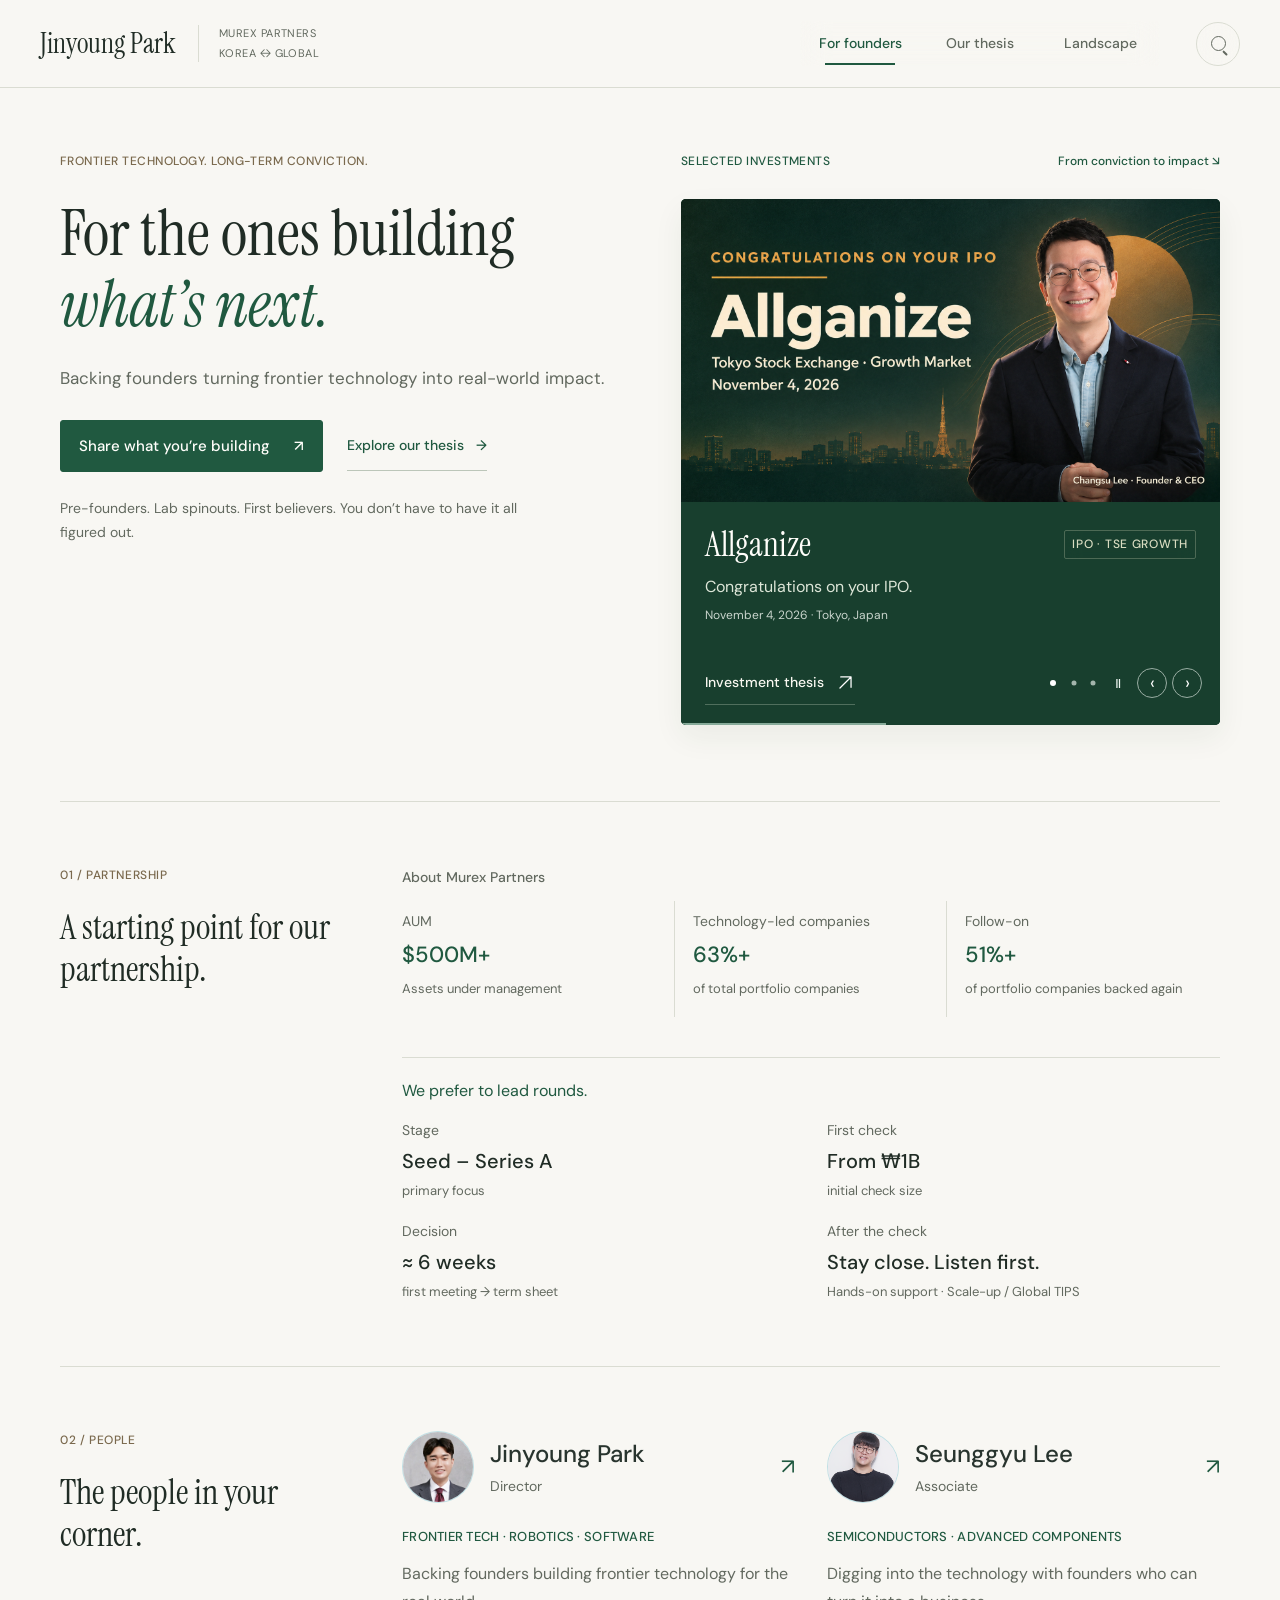
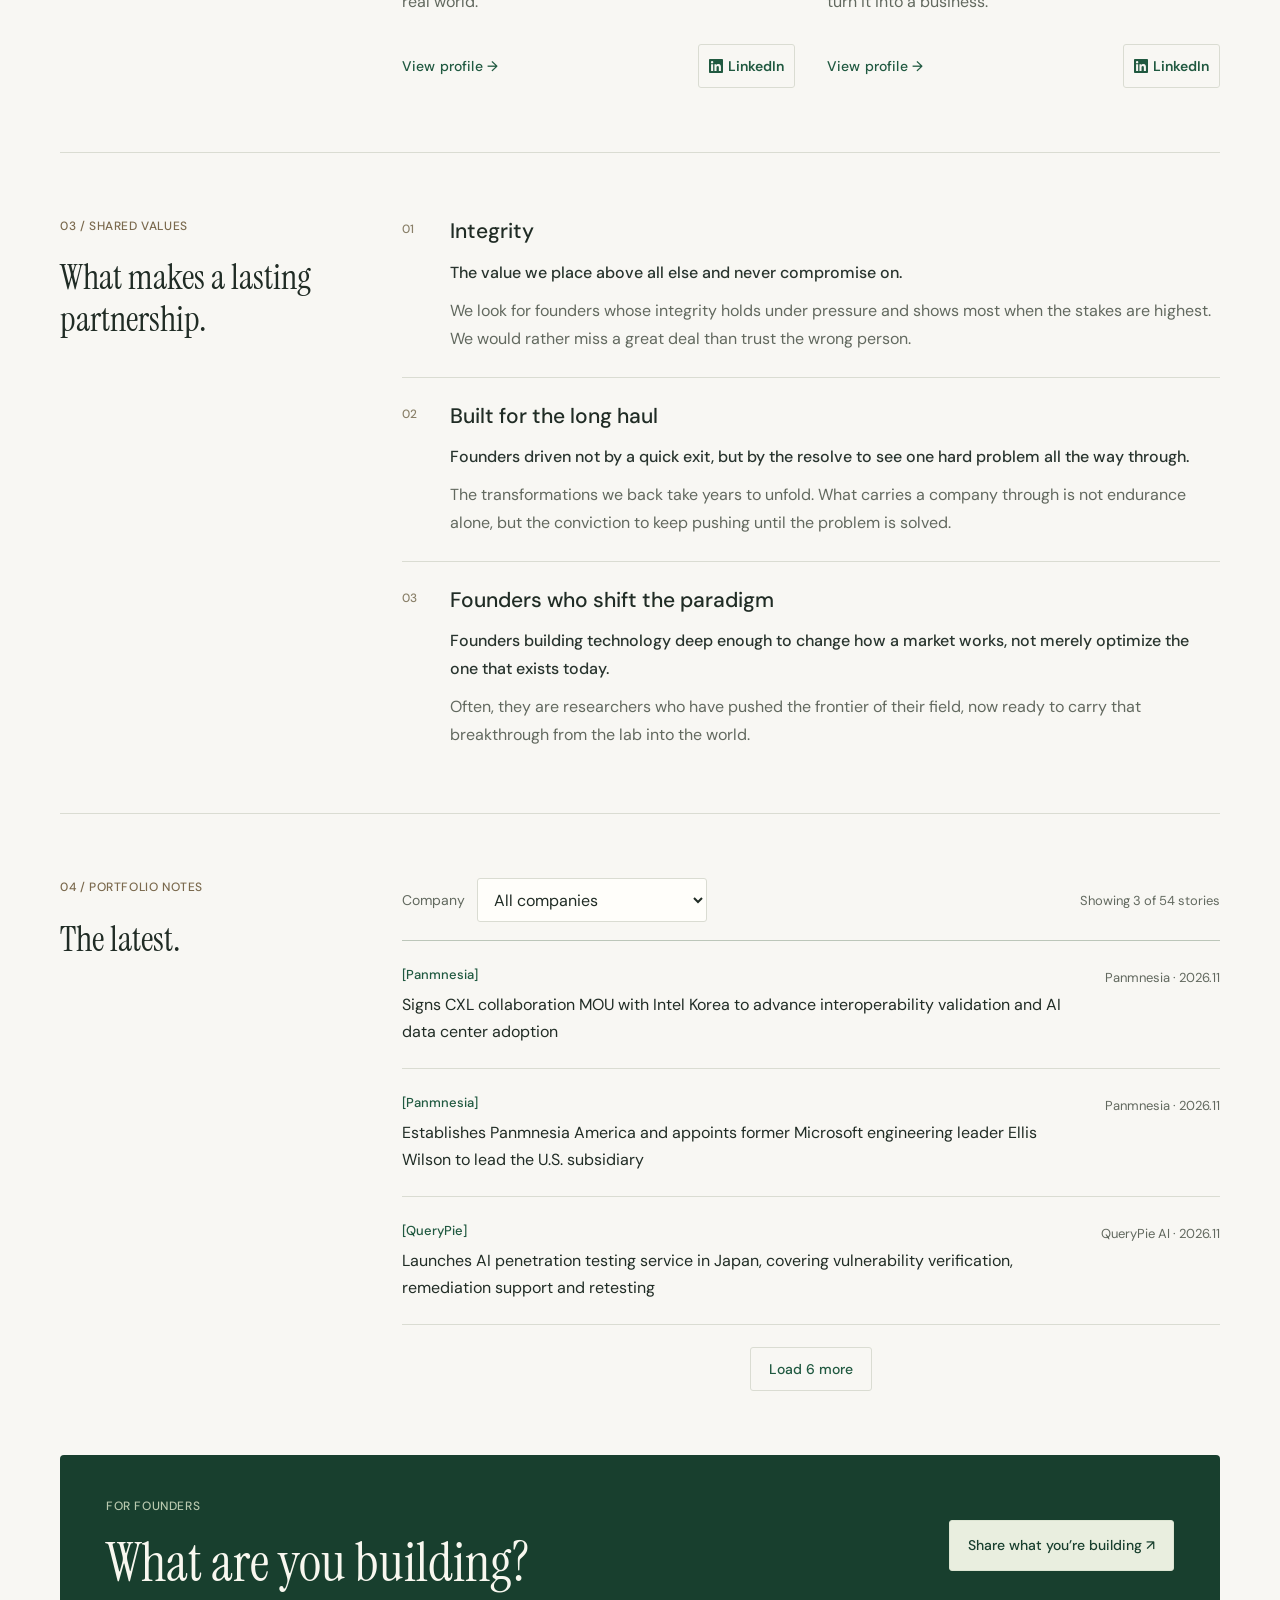
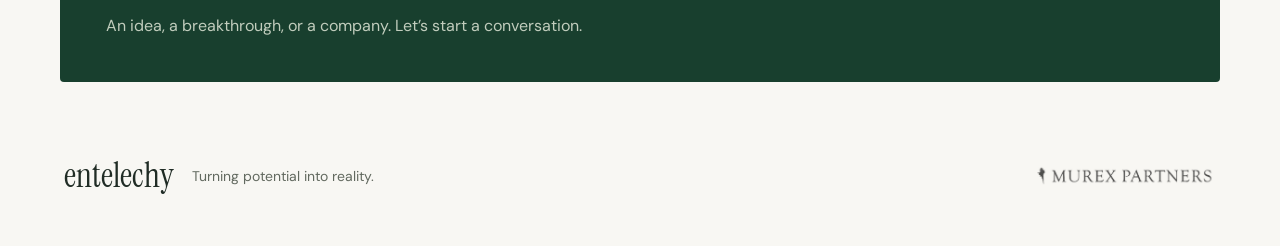
==== index.html @ 6be38613 "Add files via upload" ====
<!DOCTYPE html>
<html lang="en">
<head>
<meta charset="UTF-8">
<meta name="color-scheme" content="light">
<meta name="viewport" content="width=device-width, initial-scale=1.0">
<!-- Google Analytics 4 -->
<script async src="https://www.googletagmanager.com/gtag/js?id=G-3WRG8PYD4B"></script>
<script>
window.dataLayer = window.dataLayer || [];
function gtag(){dataLayer.push(arguments);}
gtag('js', new Date());
window.__GA_ENABLED__ = /^https?:$/.test(location.protocol) && !/^(localhost|127\.0\.0\.1|\[::1\])$/.test(location.hostname);
if(window.__GA_ENABLED__) gtag('config', 'G-3WRG8PYD4B');
function trackEvent(name, params){
  if(!window.__GA_ENABLED__ || typeof window.gtag !== 'function') return;
  window.gtag('event', name, params || {});
}
</script>


<title>Frontier Tech · Jinyoung Park</title>
<!-- Bundled font licenses
Copyright 2014 The DM Sans Project Authors (https://github.com/googlefonts/dm-fonts)

This Font Software is licensed under the SIL Open Font License, Version 1.1.
This license is copied below, and is also available with a FAQ at:
https://scripts.sil.org/OFL


-----------------------------------------------------------
SIL OPEN FONT LICENSE Version 1.1 - 26 February 2007
-----------------------------------------------------------

PREAMBLE
The goals of the Open Font License (OFL) are to stimulate worldwide
development of collaborative font projects, to support the font creation
efforts of academic and linguistic communities, and to provide a free and
open framework in which fonts may be shared and improved in partnership
with others.

The OFL allows the licensed fonts to be used, studied, modified and
redistributed freely as long as they are not sold by themselves. The
fonts, including any derivative works, can be bundled, embedded, 
redistributed and/or sold with any software provided that any reserved
names are not used by derivative works. The fonts and derivatives,
however, cannot be released under any other type of license. The
requirement for fonts to remain under this license does not apply
to any document created using the fonts or their derivatives.

DEFINITIONS
"Font Software" refers to the set of files released by the Copyright
Holder(s) under this license and clearly marked as such. This may
include source files, build scripts and documentation.

"Reserved Font Name" refers to any names specified as such after the
copyright statement(s).

"Original Version" refers to the collection of Font Software components as
distributed by the Copyright Holder(s).

"Modified Version" refers to any derivative made by adding to, deleting,
or substituting -- in part or in whole -- any of the components of the
Original Version, by changing formats or by porting the Font Software to a
new environment.

"Author" refers to any designer, engineer, programmer, technical
writer or other person who contributed to the Font Software.

PERMISSION & CONDITIONS
Permission is hereby granted, free of charge, to any person obtaining
a copy of the Font Software, to use, study, copy, merge, embed, modify,
redistribute, and sell modified and unmodified copies of the Font
Software, subject to the following conditions:

1) Neither the Font Software nor any of its individual components,
in Original or Modified Versions, may be sold by itself.

2) Original or Modified Versions of the Font Software may be bundled,
redistributed and/or sold with any software, provided that each copy
contains the above copyright notice and this license. These can be
included either as stand-alone text files, human-readable headers or
in the appropriate machine-readable metadata fields within text or
binary files as long as those fields can be easily viewed by the user.

3) No Modified Version of the Font Software may use the Reserved Font
Name(s) unless explicit written permission is granted by the corresponding
Copyright Holder. This restriction only applies to the primary font name as
presented to the users.

4) The name(s) of the Copyright Holder(s) or the Author(s) of the Font
Software shall not be used to promote, endorse or advertise any
Modified Version, except to acknowledge the contribution(s) of the
Copyright Holder(s) and the Author(s) or with their explicit written
permission.

5) The Font Software, modified or unmodified, in part or in whole,
must be distributed entirely under this license, and must not be
distributed under any other license. The requirement for fonts to
remain under this license does not apply to any document created
using the Font Software.

TERMINATION
This license becomes null and void if any of the above conditions are
not met.

DISCLAIMER
THE FONT SOFTWARE IS PROVIDED "AS IS", WITHOUT WARRANTY OF ANY KIND,
EXPRESS OR IMPLIED, INCLUDING BUT NOT LIMITED TO ANY WARRANTIES OF
MERCHANTABILITY, FITNESS FOR A PARTICULAR PURPOSE AND NONINFRINGEMENT
OF COPYRIGHT, PATENT, TRADEMARK, OR OTHER RIGHT. IN NO EVENT SHALL THE
COPYRIGHT HOLDER BE LIABLE FOR ANY CLAIM, DAMAGES OR OTHER LIABILITY,
INCLUDING ANY GENERAL, SPECIAL, INDIRECT, INCIDENTAL, OR CONSEQUENTIAL
DAMAGES, WHETHER IN AN ACTION OF CONTRACT, TORT OR OTHERWISE, ARISING
FROM, OUT OF THE USE OR INABILITY TO USE THE FONT SOFTWARE OR FROM
OTHER DEALINGS IN THE FONT SOFTWARE.


Copyright 2022 The Instrument Serif Project Authors (https://github.com/Instrument/instrument-serif)

This Font Software is licensed under the SIL Open Font License, Version 1.1.
This license is copied below, and is also available with a FAQ at:
https://scripts.sil.org/OFL


-----------------------------------------------------------
SIL OPEN FONT LICENSE Version 1.1 - 26 February 2007
-----------------------------------------------------------

PREAMBLE
The goals of the Open Font License (OFL) are to stimulate worldwide
development of collaborative font projects, to support the font creation
efforts of academic and linguistic communities, and to provide a free and
open framework in which fonts may be shared and improved in partnership
with others.

The OFL allows the licensed fonts to be used, studied, modified and
redistributed freely as long as they are not sold by themselves. The
fonts, including any derivative works, can be bundled, embedded, 
redistributed and/or sold with any software provided that any reserved
names are not used by derivative works. The fonts and derivatives,
however, cannot be released under any other type of license. The
requirement for fonts to remain under this license does not apply
to any document created using the fonts or their derivatives.

DEFINITIONS
"Font Software" refers to the set of files released by the Copyright
Holder(s) under this license and clearly marked as such. This may
include source files, build scripts and documentation.

"Reserved Font Name" refers to any names specified as such after the
copyright statement(s).

"Original Version" refers to the collection of Font Software components as
distributed by the Copyright Holder(s).

"Modified Version" refers to any derivative made by adding to, deleting,
or substituting -- in part or in whole -- any of the components of the
Original Version, by changing formats or by porting the Font Software to a
new environment.

"Author" refers to any designer, engineer, programmer, technical
writer or other person who contributed to the Font Software.

PERMISSION & CONDITIONS
Permission is hereby granted, free of charge, to any person obtaining
a copy of the Font Software, to use, study, copy, merge, embed, modify,
redistribute, and sell modified and unmodified copies of the Font
Software, subject to the following conditions:

1) Neither the Font Software nor any of its individual components,
in Original or Modified Versions, may be sold by itself.

2) Original or Modified Versions of the Font Software may be bundled,
redistributed and/or sold with any software, provided that each copy
contains the above copyright notice and this license. These can be
included either as stand-alone text files, human-readable headers or
in the appropriate machine-readable metadata fields within text or
binary files as long as those fields can be easily viewed by the user.

3) No Modified Version of the Font Software may use the Reserved Font
Name(s) unless explicit written permission is granted by the corresponding
Copyright Holder. This restriction only applies to the primary font name as
presented to the users.

4) The name(s) of the Copyright Holder(s) or the Author(s) of the Font
Software shall not be used to promote, endorse or advertise any
Modified Version, except to acknowledge the contribution(s) of the
Copyright Holder(s) and the Author(s) or with their explicit written
permission.

5) The Font Software, modified or unmodified, in part or in whole,
must be distributed entirely under this license, and must not be
distributed under any other license. The requirement for fonts to
remain under this license does not apply to any document created
using the Font Software.

TERMINATION
This license becomes null and void if any of the above conditions are
not met.

DISCLAIMER
THE FONT SOFTWARE IS PROVIDED "AS IS", WITHOUT WARRANTY OF ANY KIND,
EXPRESS OR IMPLIED, INCLUDING BUT NOT LIMITED TO ANY WARRANTIES OF
MERCHANTABILITY, FITNESS FOR A PARTICULAR PURPOSE AND NONINFRINGEMENT
OF COPYRIGHT, PATENT, TRADEMARK, OR OTHER RIGHT. IN NO EVENT SHALL THE
COPYRIGHT HOLDER BE LIABLE FOR ANY CLAIM, DAMAGES OR OTHER LIABILITY,
INCLUDING ANY GENERAL, SPECIAL, INDIRECT, INCIDENTAL, OR CONSEQUENTIAL
DAMAGES, WHETHER IN AN ACTION OF CONTRACT, TORT OR OTHERWISE, ARISING
FROM, OUT OF THE USE OR INABILITY TO USE THE FONT SOFTWARE OR FROM
OTHER DEALINGS IN THE FONT SOFTWARE.

-->
<style id="editorial-local-fonts">@font-face {
  font-family: 'DM Sans';
  font-style: normal;
  font-weight: 300;
  font-display: swap;
  src: url([data-uri]) format('truetype');
}
@font-face {
  font-family: 'DM Sans';
  font-style: normal;
  font-weight: 400;
  font-display: swap;
  src: url([data-uri]) format('truetype');
}
@font-face {
  font-family: 'DM Sans';
  font-style: normal;
  font-weight: 500;
  font-display: swap;
  src: url([data-uri]) format('truetype');
}
@font-face {
  font-family: 'DM Sans';
  font-style: normal;
  font-weight: 600;
  font-display: swap;
  src: url([data-uri]) format('truetype');
}
@font-face {
  font-family: 'DM Sans';
  font-style: normal;
  font-weight: 700;
  font-display: swap;
  src: url([data-uri]) format('truetype');
}
@font-face {
  font-family: 'Instrument Serif';
  font-style: italic;
  font-weight: 400;
  font-display: swap;
  src: url([data-uri]) format('truetype');
}
@font-face {
  font-family: 'Instrument Serif';
  font-style: normal;
  font-weight: 400;
  font-display: swap;
  src: url([data-uri]) format('truetype');
}
</style>
<link rel="apple-touch-icon" sizes="180x180" href="[data-uri]">
<link rel="icon" type="image/png" sizes="180x180" href="[data-uri]">
<meta name="apple-mobile-web-app-title" content="Tech Landscape">
<meta name="apple-mobile-web-app-capable" content="yes">
<meta name="apple-mobile-web-app-status-bar-style" content="black-translucent">
<meta name="theme-color" content="#f8f7f3">
<meta name="description" content="Backing founders turning frontier technology into real-world impact.">
<meta property="og:type" content="website">
<meta property="og:url" content="https://entelechy.vc/">
<meta property="og:title" content="Frontier Tech · Jinyoung Park">
<meta property="og:description" content="Backing founders turning frontier technology into real-world impact.">
<link rel="canonical" href="https://entelechy.vc/">
<meta property="og:image" content="https://entelechy.vc/og-cover.jpg?v=20260909-frontier1">
<meta property="og:image:secure_url" content="https://entelechy.vc/og-cover.jpg?v=20260909-frontier1">
<meta property="og:image:type" content="image/jpeg">
<meta property="og:image:alt" content="Jinyoung Park · Venture Capitalist. For the ones building what’s next. AI &amp; Frontier Tech. Deep technology. Long-term conviction. Rounded amber-orange rocket logo on a light background.">
<meta property="og:image:width" content="1200">
<meta property="og:image:height" content="630">
<meta name="twitter:card" content="summary_large_image">
<meta name="twitter:title" content="Frontier Tech · Jinyoung Park">
<meta name="twitter:description" content="Backing founders turning frontier technology into real-world impact.">
<meta name="twitter:image" content="https://entelechy.vc/og-cover.jpg?v=20260909-frontier1">
<meta name="twitter:image:alt" content="Jinyoung Park · Venture Capitalist. For the ones building what’s next. AI &amp; Frontier Tech. Rounded amber-orange rocket logo on a light background.">
<link rel="apple-touch-startup-image" media="(device-width: 430px) and (device-height: 932px) and (-webkit-device-pixel-ratio: 3)" href="[data-uri]">
<link rel="apple-touch-startup-image" media="(device-width: 393px) and (device-height: 852px) and (-webkit-device-pixel-ratio: 3)" href="[data-uri]">
<link rel="apple-touch-startup-image" media="(device-width: 390px) and (device-height: 844px) and (-webkit-device-pixel-ratio: 3)" href="[data-uri]">
<link rel="apple-touch-startup-image" media="(device-width: 428px) and (device-height: 926px) and (-webkit-device-pixel-ratio: 3)" href="[data-uri]">
<link rel="apple-touch-startup-image" media="(device-width: 375px) and (device-height: 812px) and (-webkit-device-pixel-ratio: 3)" href="[data-uri]">
<style>
 :root{color-scheme:light;--fs-display:clamp(34px,5.5vw,78px);--fs-title:22px;--fs-hero-lead:clamp(12px,3.35vw,16px);--fs-body:15px;--fs-card-title:15px;--fs-support:13px;--fs-meta:11px;--lh-tight:1.25;--lh-ui:1.45;--lh-body:1.7;--bg:#f6f8fb;--surface:#ffffff;--surface-soft:#fbfcfe;--border:#dde3ea;--border-strong:#cbd5e1;--text:#111827;--dim:#5b6575;--accent:#0e7490;--accent-dim:#e8f5f8;--accent-text:#0e7490;--portfolio:#07855f;--portfolio-dim:#f1faf6;--portfolio-border:#b7e8d4;--explore:#6d28d9;--explore-dim:#f5f3ff;--explore-border:#ddd6fe;--concept:#6d28d9;--concept-dim:#f5f3ff;--concept-border:#ddd6fe;--pink:#c026d3;--pink-dim:#fdf4ff;--pink-border:#f0abfc;--teal:#0284c7;--teal-dim:#f2f9fe;--teal-border:#bae6fd;--amber:#d97706;--amber-dim:#fff8ed;--amber-border:#f7d9a8;--rose:#e11d48;--rose-dim:#fff5f7;--rose-border:#fbc6d3;}
 *{margin:0;padding:0;box-sizing:border-box;}
 body{overflow-x:clip;background:var(--bg);color:var(--text);font-family:'DM Sans','Pretendard',-apple-system,sans-serif;line-height:1.5;-webkit-font-smoothing:antialiased;font-size:15px;}
 .hero{padding:32px 40px 20px;max-width:1300px;margin:0 auto;position:relative;overflow:hidden;}
 #intro-splash{position:fixed;inset:0;z-index:2000;background:radial-gradient(ellipse at 55% 42%,#0e2c40 0%,#081826 55%,#050f1a 100%);display:flex;align-items:center;justify-content:center;transition:opacity 0.6s ease;cursor:pointer;}
 #intro-splash.intro-out{opacity:0;pointer-events:none;}
 .intro-text{font-family:'Instrument Serif',Georgia,serif;color:#eef3f8;text-align:center;padding:0 24px;line-height:1.14;letter-spacing:0.005em;opacity:0;visibility:hidden;position:relative;z-index:1;}
 #intro-splash.intro-ready .intro-text{visibility:visible;animation:introText 0.72s ease both;}
 #intro-splash.intro-fallback .intro-text{font-family:Georgia,serif;}
 #intro-fit{display:inline-block;white-space:nowrap;}
 #intro-fit .l2{display:inline;}
 #intro-fit.two .l2{display:block;}
 .intro-text .hm-accent{color:#2fd0e8;font-style:italic;}
 @keyframes introText{from{opacity:0;transform:translateY(16px);}to{opacity:1;transform:none;}}
 .intro-constellation{position:absolute;inset:0;width:100%;height:100%;opacity:0;animation:introC 1.1s ease 0.1s forwards;}
 @keyframes introC{to{opacity:0.95;}}
 .ic-glow{opacity:0;animation:icIn 0.9s ease 1.05s forwards,icPulse 2.6s ease-in-out 2s infinite alternate;}
 @keyframes icIn{to{opacity:1;}}
 @keyframes icPulse{from{opacity:0.65;}to{opacity:1;}}
 .ic-path{stroke-dasharray:1000;stroke-dashoffset:1000;animation:icDraw 2.4s cubic-bezier(0.4,0,0.2,1) 0.25s forwards;}
 @keyframes icDraw{to{stroke-dashoffset:0;}}
 .ic-dot{opacity:0;animation:icDot 0.6s ease forwards;}
 @keyframes icDot{to{opacity:1;}}
 .ic-star{opacity:0;animation:starTw 3.4s ease-in-out infinite;}
 @keyframes starTw{0%{opacity:0;}22%{opacity:0.8;}55%{opacity:0.25;}82%{opacity:0.7;}100%{opacity:0;}}
 .intro-aur{position:absolute;width:58vw;height:58vw;border-radius:50%;filter:blur(70px);opacity:0;pointer-events:none;}
 .intro-aur.a1{left:-14vw;top:-20vh;background:radial-gradient(circle,rgba(18,118,150,0.5),transparent 62%);animation:aurIn 1.4s ease 0.1s forwards,aurD1 7s ease-in-out infinite alternate;}
 .intro-aur.a2{right:-16vw;bottom:-24vh;background:radial-gradient(circle,rgba(214,164,70,0.22),transparent 60%);animation:aurIn 1.6s ease 0.3s forwards,aurD2 8s ease-in-out infinite alternate;}
 @keyframes aurIn{to{opacity:1;}}
 @keyframes aurD1{from{transform:translate(0,0) scale(1);}to{transform:translate(4vw,3vh) scale(1.08);}}
 @keyframes aurD2{from{transform:translate(0,0) scale(1);}to{transform:translate(-3vw,-3vh) scale(1.06);}}
 .ic-ring{opacity:0;transform-box:fill-box;transform-origin:center;animation:ringGo 1.9s cubic-bezier(0.2,0.6,0.3,1) 1.15s 2;}
 @keyframes ringGo{0%{opacity:0.55;transform:scale(0.15);}70%{opacity:0.16;}100%{opacity:0;transform:scale(1.95);}}
 @media(prefers-reduced-motion:reduce){#intro-splash{display:none;}}
 .rv{opacity:0;transform:translateY(14px);transition:opacity .55s ease,transform .55s ease;}
 .rv-in{opacity:1;transform:translateY(0);}
 @media(prefers-reduced-motion:reduce){.rv{opacity:1;transform:none;transition:none;}}
 .lt-list{border-top:1px solid var(--border);}
 .lt-row{display:grid;grid-template-columns:76px 1fr auto;gap:20px;align-items:baseline;padding:17px 2px;border-bottom:1px solid var(--border);text-decoration:none;cursor:pointer;transition:background 0.15s;}
 .lt-row:hover{background:var(--accent-dim);}
 .lt-row:hover .lt-title{color:var(--accent-text);}
 .lt-tag{font-size:11px;font-weight:700;letter-spacing:0.1em;text-transform:uppercase;color:var(--accent-text);}
 .lt-title{font-size:var(--fs-body);font-weight:400;color:var(--text);line-height:1.45;transition:color 0.15s;}
 .lt-meta{font-size:12.5px;color:var(--dim);white-space:nowrap;}
 .lt-hidden{display:none;}
 .lt-list.open .lt-hidden{display:grid;}
 .lt-more{display:block;width:100%;padding:14px 0;margin-top:2px;background:none;border:none;border-bottom:1px solid var(--border);color:var(--accent-text);font-size:12.5px;font-weight:700;letter-spacing:0.06em;cursor:pointer;font-family:inherit;text-transform:uppercase;}
 .lt-more:hover{background:var(--accent-dim);}
 .sec-head{display:flex;align-items:center;gap:14px;font-size:11.5px;font-weight:700;letter-spacing:0.14em;text-transform:uppercase;color:var(--accent-text);margin-bottom:16px;}
 .sec-head::after{content:'';flex:1;height:1px;background:var(--border);}
 .hiw{margin:64px 0 0;}
 .hiw-grid{display:grid;grid-template-columns:repeat(4,1fr);gap:12px;}
 .hiw-tile{border:1px solid var(--border);border-radius:14px;padding:16px 18px;}
 .hiw-label{font-size:11.5px;font-weight:700;letter-spacing:0.14em;text-transform:uppercase;color:var(--dim);margin-bottom:8px;}
 .hiw-val{font-size:16px;font-weight:700;color:var(--text);font-feature-settings:'tnum';line-height:1.25;}
 .hiw-val-list{font-size:14.5px;font-weight:600;line-height:1.5;}
 .hiw-sub{font-size:12px;color:var(--dim);margin-top:5px;line-height:1.4;}
 @media(hover:none){.news-item:hover,.team-card:hover,.fs-card:hover{border-color:var(--border);transform:none;box-shadow:none;}}
 .hero-constellation{position:absolute;right:16px;top:6px;width:430px;height:170px;pointer-events:none;opacity:0.9;}
 .hero-title-row{display:flex;align-items:center;gap:18px;margin-bottom:10px;}
 .hero-logo{width:54px;height:54px;flex-shrink:0;display:block;}
 .hero-title{font-family:'Instrument Serif',Georgia,serif;font-size:78px;font-weight:400;line-height:0.98;letter-spacing:-0.015em;margin:0;}
 .ht-mask{display:inline-block;overflow:hidden;vertical-align:bottom;}
 .ht-w{display:inline-block;}
 .ht-accent{font-style:italic;}
 body.splash-active .ht-w{transform:translateY(112%);opacity:0;}
 body.splash-done .ht-w{animation:htUp 0.9s cubic-bezier(0.2,0.7,0.2,1) 0.45s both;}
 body.splash-done .ht-mask:nth-child(2) .ht-w{animation-delay:0.62s;}
 @keyframes htUp{from{transform:translateY(112%);opacity:0;}to{transform:translateY(0);opacity:1;}}
 @media(prefers-reduced-motion:reduce){body.splash-active .ht-w{transform:none;opacity:1;}} .hero-title .ht-accent{color:var(--accent-text);}
 .hero-subtitle{font-size:16px;color:var(--dim);font-weight:400;line-height:1.5;margin-top:4px;margin-bottom:4px;white-space:nowrap;}
/* Step 5: founder-fit callout */
.founder-fit-callout{display:flex;align-items:center;justify-content:space-between;gap:20px;flex-wrap:wrap;margin:28px 0 8px;padding:20px 24px;border:1px solid rgba(8,145,178,0.28);border-radius:14px;background:var(--accent-dim);}
.founder-fit-title{font-size:15px;font-weight:700;color:var(--text);}
.founder-fit-copy{font-size:13px;color:var(--dim);margin-top:4px;line-height:1.5;}
.founder-fit-cta{display:inline-flex;align-items:center;height:38px;padding:0 18px;border-radius:999px;background:var(--accent);color:#fff;font-size:12.5px;font-weight:600;text-decoration:none;white-space:nowrap;transition:transform .18s;}
.founder-fit-cta:hover{transform:translateY(-1px);}
.founder-fit-cta:focus-visible{outline:2px solid var(--accent);outline-offset:3px;}
@media (max-width:840px){.founder-fit-callout{flex-direction:column;align-items:flex-start;gap:12px;padding:16px 18px;}.founder-fit-cta{width:100%;justify-content:center;}}
.hero-meta-row{display:flex;align-items:center;justify-content:space-between;gap:18px;flex-wrap:wrap;margin-top:12px;}
.hero-focus{display:flex;align-items:baseline;gap:8px;font-size:12px;color:var(--dim);letter-spacing:0.01em;}
.hf-text--mobile{display:none;}
.hf-tag{font-size:10px;font-weight:800;letter-spacing:0.1em;color:var(--accent-text);background:var(--accent-dim);padding:3px 7px;border-radius:5px;}
.hero-actions{display:flex;align-items:center;gap:8px;}
.hero-btn{display:inline-flex;align-items:center;justify-content:center;height:38px;padding:0 16px;border-radius:999px;font-size:12.5px;font-weight:600;font-family:inherit;cursor:pointer;text-decoration:none;white-space:nowrap;transition:background .18s,color .18s,border-color .18s,transform .18s;}
.hero-btn.secondary{background:transparent;border:1px solid var(--border);color:var(--text);}
.hero-btn.secondary:hover{background:var(--accent-dim);border-color:rgba(8,145,178,0.35);color:var(--accent-text);}
.hero-btn.primary{background:var(--accent);border:1px solid var(--accent);color:#fff;}
.hero-btn.primary:hover{transform:translateY(-1px);}
.hero-btn:focus-visible{outline:2px solid var(--accent);outline-offset:2px;}
@media (max-width:840px){
 .hero-meta-row{flex-direction:column;align-items:stretch;gap:10px;margin-top:8px;}
 .hero-focus{font-size:10.5px;flex-wrap:wrap;gap:6px;line-height:1.45;}
 .hero-actions{display:grid;grid-template-columns:1fr 1fr;gap:7px;}
 .hero-btn{height:38px;font-size:11.5px;padding:0 10px;}
}
@media (max-height:720px){
 .hero-meta-row{margin-top:6px;}
 .hero-btn{height:34px;}
}
@media (orientation: landscape) and (max-height:500px){
 .about-hero{min-height:100px !important;max-height:none !important;height:auto;}
 .hero-title{font-size:34px;}
 .hero-subtitle{font-size:11.5px;margin-top:2px;margin-bottom:2px;}
 .hero-meta-row{margin-top:4px;}
 .hero-btn{height:28px;font-size:10.5px;}
 .hero-focus{font-size:9.5px;}
 .tabs{margin-top:8px;}
 .tab-btn{padding-top:8px;padding-bottom:8px;font-size:12px;}
}
@media (orientation: landscape) and (max-height:380px){
 .hero-title{font-size:26px;}
 .hero-subtitle{font-size:10.5px;}
 .hero-btn{height:26px;font-size:10px;}
 .tabs{margin-top:5px;}
 .tab-btn{padding-top:6px;padding-bottom:6px;font-size:11px;}
 .about-hero{min-height:90px !important;}
} .hero-subtitle strong{font-weight:600;color:var(--text);}
 .hero-stats{display:flex;gap:28px;flex-wrap:wrap;align-items:center;padding-top:22px;border-top:1px solid var(--border);}
 .hero-stat{display:flex;flex-direction:column;gap:3px;}
 .hero-stat .num{font-size:24px;font-weight:700;color:var(--text);font-feature-settings:'tnum';line-height:1.1;}
 .hero-stat .num .accent{color:var(--accent-text);}
 .hero-stat .lbl{font-size:11.5px;font-weight:600;text-transform:uppercase;letter-spacing:1.2px;color:var(--dim);}
 .hero-stat-divider{width:1px;height:34px;background:var(--border);}
 .tabs{max-width:1300px;margin:0 auto;padding:10px 40px;display:grid;grid-template-columns:1fr 1fr 1fr 1fr;gap:8px;position:sticky;top:0;z-index:100;background:var(--bg);border-bottom:1px solid var(--border);}
 .tab-btn{padding:14px 16px;background:transparent;border:1px solid transparent;border-radius:10px;color:var(--dim);font-size:14px;font-weight:600;cursor:pointer;font-family:inherit;transition:all 0.25s;display:flex;align-items:center;justify-content:center;text-align:center;}
 .tab-btn:hover{color:var(--text);background:rgba(0,0,0,0.03);} .tab-btn.active{background:var(--text);border-color:var(--text);color:#fff;}
 .section{max-width:1300px;margin:0 auto;padding:40px 40px 16px;display:none;} .section.active{display:block;}
 .section{transition:opacity 0.2s ease;}
 .section.swipe-enter-left{animation:slideFromRight 0.25s ease;}
 .section.swipe-enter-right{animation:slideFromLeft 0.25s ease;}
 @keyframes slideFromRight{from{opacity:0;transform:translateX(20px);}to{opacity:1;transform:translateX(0);}}
 @keyframes slideFromLeft{from{opacity:0;transform:translateX(-20px);}to{opacity:1;transform:translateX(0);}}

 .thesis-timeline{position:relative;padding-left:40px;}
 .thesis-timeline::before{content:'';position:absolute;left:15px;top:0;bottom:0;width:2px;background:linear-gradient(180deg,var(--accent),var(--concept),var(--explore));border-radius:2px;}
 .thesis-entry{position:relative;margin-bottom:58px;} .thesis-entry:last-child{margin-bottom:0;}
 .thesis-dot{position:absolute;left:-33px;top:0;width:18px;height:18px;border-radius:50%;border:2.5px solid;background:var(--bg);z-index:2;}
 .thesis-dot::after{content:'';position:absolute;top:50%;left:50%;transform:translate(-50%,-50%);width:7px;height:7px;border-radius:50%;}
 .thesis-year{font-size:16px;font-weight:700;letter-spacing:2px;margin-bottom:8px;}
 .thesis-label{font-size:12px;font-weight:600;letter-spacing:1.5px;text-transform:uppercase;padding:4px 12px;border-radius:5px;display:inline-block;margin-bottom:14px;}
 .thesis-text{font-size:16px;line-height:1.9;color:#374151;max-width:820px;} .thesis-text strong{font-weight:700;}
 .thesis-entry.y2025 .thesis-dot{border-color:var(--accent);} .thesis-entry.y2025 .thesis-dot::after{background:var(--accent);} .thesis-entry.y2025 .thesis-year{color:var(--accent-text);} .thesis-entry.y2025 .thesis-label{color:var(--accent-text);background:var(--accent-dim);} .thesis-entry.y2025 .thesis-text strong{color:var(--accent-text);}
 .thesis-entry.y2023 .thesis-dot{border-color:var(--concept);} .thesis-entry.y2023 .thesis-dot::after{background:var(--concept);} .thesis-entry.y2023 .thesis-year{color:var(--concept);} .thesis-entry.y2023 .thesis-label{color:var(--concept);background:var(--concept-dim);} .thesis-entry.y2023 .thesis-text strong{color:var(--concept);}
 .thesis-entry.y2021 .thesis-dot{border-color:var(--explore);} .thesis-entry.y2021 .thesis-dot::after{background:var(--explore);} .thesis-entry.y2021 .thesis-year{color:var(--explore);} .thesis-entry.y2021 .thesis-label{color:var(--explore);background:var(--explore-dim);} .thesis-entry.y2021 .thesis-text strong{color:var(--explore);}
 .thesis-layout{display:grid;grid-template-columns:1fr 1fr;gap:64px;align-items:start;}
 .thesis-col-head{display:flex;align-items:center;gap:14px;font-size:11.5px;font-weight:700;letter-spacing:0.14em;text-transform:uppercase;color:var(--accent-text);margin-bottom:18px;}
 .thesis-col-head::after{content:'';flex:1;height:1px;background:var(--border);}
 .column-card{border:1px solid var(--border);border-radius:14px;overflow:hidden;cursor:pointer;transition:transform 0.3s,box-shadow 0.3s;background:var(--bg);}
 .column-card:hover{transform:translateY(-3px);box-shadow:0 12px 30px rgba(0,0,0,0.1);}
 .column-card-cover{width:100%;display:block;aspect-ratio:2400/1256;object-fit:cover;}
 .column-card-body{padding:16px 18px 18px;}
 .column-card-title{font-size:15px;font-weight:700;color:var(--text);line-height:1.45;margin-bottom:8px;}
 .column-card-date{font-size:12px;color:var(--accent-text);font-weight:600;letter-spacing:0.03em;}
 .column-card-more{font-size:12px;color:var(--dim);margin-top:9px;}
 .column-article{padding-top:4px;}
 .column-disclaimer{font-size:13.5px;font-style:italic;color:var(--dim);line-height:1.6;padding:12px 14px;background:var(--accent-dim);border-radius:8px;margin-bottom:22px;}
 .column-h{font-size:18px;font-weight:700;color:var(--text);margin:28px 0 12px;line-height:1.4;}
 .column-p{font-size:16px;line-height:1.75;color:var(--text);margin-bottom:16px;}
 .column-share{display:inline-flex;align-items:center;gap:7px;margin-top:26px;padding:10px 18px;background:var(--accent-dim);color:var(--accent-text);border:1px solid var(--border);border-radius:9px;font-size:13px;font-weight:600;cursor:pointer;transition:all 0.2s;font-family:inherit;}
 .column-share:hover{background:var(--accent);color:#fff;border-color:var(--accent);}
 .press-sec{margin-top:26px;padding-top:22px;border-top:1px solid var(--border);}
 .press-head{font-size:11.5px;font-weight:700;color:var(--dim);text-transform:uppercase;letter-spacing:0.14em;margin-bottom:14px;}
 .press-card{display:block;padding:13px 15px;border:1px solid var(--border);border-radius:10px;text-decoration:none;transition:border-color 0.15s,background 0.15s;margin-bottom:8px;}
 .press-card:hover{border-color:var(--accent);background:var(--accent-dim);}
 .press-meta{display:flex;align-items:baseline;margin-bottom:5px;}
 .press-outlet{font-size:11.5px;font-weight:700;color:var(--accent-text);letter-spacing:0.02em;}
 .press-title{font-size:14px;font-weight:400;color:var(--text);line-height:1.4;}
 .press-date{font-size:12px;color:var(--dim);}
 .press-date::before{content:"·";margin:0 7px;color:var(--dim);font-weight:400;}
 .desktop-map{display:block;} .mobile-map{display:none;}
 .map-reviewed{margin:10px 0 0;text-align:right;font-size:10.5px;letter-spacing:0.04em;text-transform:uppercase;color:var(--dim);opacity:0.75;}
.modal-sources{margin-top:18px;border-top:1px solid var(--border);padding-top:12px;}
.modal-sources summary{cursor:pointer;font-size:11px;font-weight:700;letter-spacing:0.05em;text-transform:uppercase;color:var(--dim);list-style:none;}
.modal-sources summary::-webkit-details-marker{display:none;}
.modal-sources summary::before{content:'\25b8';display:inline-block;margin-right:6px;transition:transform 0.15s;}
.modal-sources[open] summary::before{transform:rotate(90deg);}
.modal-sources summary:hover{color:var(--accent-text);}
.modal-sources ul{margin:10px 0 0;padding-left:18px;}
.modal-sources li{font-size:12px;line-height:1.6;color:var(--dim);}
.modal-sources a{color:var(--accent-text);text-decoration:none;}
.modal-sources a:hover{text-decoration:underline;}
.d-more{display:block;width:100%;margin-top:6px;padding:9px 4px;border:1px dashed var(--border);border-radius:10px;background:none;color:var(--dim);font-size:11px;font-weight:600;cursor:pointer;font-family:inherit;}
.d-more:hover{color:var(--accent-text);border-color:rgba(8,145,178,0.35);}
.d-more:focus-visible{outline:2px solid var(--accent);outline-offset:2px;}
/* uniform card height (desktop landscape maps) */
.desktop-map .card{height:142px;padding:15px;overflow:hidden;}
.desktop-map .card .desc,.desktop-map .card .vtag{display:-webkit-box;-webkit-box-orient:vertical;-webkit-line-clamp:4;overflow:hidden;white-space:normal;line-height:1.28;}
.desktop-map .card:has(.highlight-tag) .desc,.desktop-map .card:has(.link-badge) .desc{-webkit-line-clamp:2;}
.desktop-map .card[data-company="solverx"] .desc{-webkit-line-clamp:3;line-height:1.3;}
.desktop-map .card-concept .desc,.desktop-map .card-explore .desc{display:none;}
.desktop-map .card-concept .name,.desktop-map .card-explore .name{line-height:1.22;font-size:12.5px;}
.desktop-map .card .highlight-tag,.desktop-map .card .link-badge{margin-top:2px;padding-top:1px;padding-bottom:1px;}
.map-header,.map-row{display:grid;gap:4px;}
.stage-note{font-size:10.5px;line-height:1.5;color:var(--dim);font-style:italic;padding:10px 8px;border:1px dashed var(--border);border-radius:10px;} .map-header{margin-bottom:10px;} .map-row{margin-bottom:8px;}
 .g7{grid-template-columns:164px repeat(7,1fr);} .g8{grid-template-columns:164px repeat(8,1fr);}
 .chain-stage{text-align:center;padding:16px 6px 14px;border-bottom:2px solid var(--border);transition:all 0.3s;cursor:pointer;user-select:none;border-radius:8px 8px 0 0;}
 .chain-stage:hover,.chain-stage.active{border-bottom-color:var(--accent);background:var(--accent-dim);}
 .chain-stage .icon{font-size:24px;margin-bottom:5px;}
 .chain-stage .label{font-size:12px;color:var(--dim);font-weight:600;line-height:1.35;white-space:pre-line;}
 .chain-stage:hover .label,.chain-stage.active .label{color:var(--accent-text);}
 .row-label{display:flex;flex-direction:column;justify-content:center;padding-right:14px;border-right:1px solid var(--border);}
 .row-badge{font-size:10px;font-weight:700;text-transform:uppercase;letter-spacing:1.5px;padding:3px 9px;border-radius:4px;width:fit-content;margin-bottom:5px;}
 .row-label .sub{font-size:12px;color:var(--dim);font-weight:500;}
 .cell{padding:4px;display:flex;flex-direction:column;gap:5px;transition:opacity 0.3s;}
 .row-portfolio .cell .card{min-height:88px;} .row-scouting .cell .card{min-height:88px;}
 .col-dimmed .cell{opacity:0.12;} .col-dimmed .cell.col-active{opacity:1;}
 .card{padding:10px 12px;border-radius:10px;cursor:pointer;transition:all 0.25s;position:relative;display:flex;flex-direction:column;justify-content:center;}
 .card[data-company]{cursor:pointer;}
 .card:hover{transform:translateY(-3px);box-shadow:0 8px 24px rgba(0,0,0,0.1);}
.card:focus-visible{outline:2px solid var(--accent);outline-offset:2px;transform:translateY(-3px);}
.card[data-company]::after{content:'\203a';position:absolute;right:8px;bottom:5px;font-size:13px;line-height:1;color:var(--dim);opacity:0;transition:opacity 0.18s;}
.card[data-company]:hover::after,.card[data-company]:focus-visible::after{opacity:0.75;}
@media (prefers-reduced-motion: reduce){.card,.card:hover,.card:focus-visible{transition:none;transform:none;}}
 .card .name{font-size:14px;font-weight:700;color:var(--text);line-height:1.35;}
 .card .desc{font-size:12px;color:var(--dim);margin-top:3px;line-height:1.45;white-space:pre-line;}
 .card .vtag{font-size:11px;font-weight:500;margin-top:4px;color:var(--dim);}
 .card .highlight-tag{font-size:11px;font-weight:700;margin-top:5px;padding:3px 8px;border-radius:5px;display:inline-block;width:fit-content;}
 .card .detail{margin-top:6px;padding-top:6px;font-size:12px;line-height:1.55;white-space:pre-line;display:none;color:var(--dim);}
 .card.expanded .detail{display:block;}
 .card .link-badge{display:inline-block;margin-top:5px;font-size:10px;font-weight:600;padding:3px 7px;border-radius:4px;}
 .card-portfolio{background:var(--portfolio-dim);border:1px solid var(--portfolio-border);border-left:3px solid var(--portfolio);} .card-portfolio:hover{background:rgba(5,150,105,0.12);}
 .card-concept{background:var(--concept-dim);border:1px solid var(--concept-border);border-left:3px solid var(--concept);} .card-concept:hover{background:rgba(124,58,237,0.1);} .card-concept .detail{color:var(--concept);border-top:1px solid var(--concept-border);}
 .card-explore{background:var(--explore-dim);border:1px solid var(--explore-border);border-left:3px solid var(--explore);} .card-explore:hover{background:rgba(3,105,161,0.1);} .card-explore .detail{color:#075985;border-top:1px solid var(--explore-border);}
 .card-pink{background:var(--pink-dim);border:1px solid var(--pink-border);border-left:3px solid var(--pink);} .card-pink:hover{background:rgba(192,38,211,0.1);}
 .card-teal{background:var(--teal-dim);border:1px solid var(--teal-border);border-left:3px solid var(--teal);} .card-teal:hover{background:rgba(22,163,74,0.1);}
 .card-amber{background:rgba(161,98,7,0.06);border:1px solid rgba(161,98,7,0.22);border-left:3px solid #a16207;}
 .card-foundation{background:rgba(190,18,60,0.06);border:1px solid rgba(190,18,60,0.2);border-left:3px solid #be123c;} .card-foundation:hover{background:rgba(190,18,60,0.1);} .card-amber:hover{background:rgba(161,98,7,0.1);}
 .legend-item{display:flex;align-items:center;gap:5px;font-size:11px;color:var(--dim);}
 .legend-dot{width:10px;height:10px;border-radius:3px;display:inline-block;}
  .footer-stats{max-width:1300px;margin:0 auto;padding:12px 40px 26px;display:grid;grid-template-columns:minmax(0,1fr) auto;align-items:center;gap:32px;border:0;}
  .footer-stats .hero-stats{border:0;padding-top:0;width:auto;}
  .stat{display:flex;align-items:center;gap:10px;} .stat-dot{width:8px;height:8px;border-radius:50%;} .stat-label{font-size:11.5px;color:var(--dim);text-transform:uppercase;letter-spacing:0.08em;} .stat-value{font-size:16px;font-weight:700;}
  .site-footer-logo{display:block;width:216px;line-height:0;opacity:.8;transition:opacity .2s ease;}
  .site-footer-logo:hover{opacity:1;}
  .site-footer-logo:focus-visible{outline:2px solid var(--accent);outline-offset:6px;border-radius:2px;opacity:1;}
  .site-footer-logo-filter{position:absolute;width:0;height:0;overflow:hidden;pointer-events:none;}
  .site-footer-logo img{display:block;width:100%;height:auto;filter:url(#murex-logo-cutout);}
  .flow-row{margin-bottom:14px;} .flow-inner{display:flex;align-items:center;} .flow-inner .line{flex:1;height:1px;} .flow-inner .text{font-size:12px;color:var(--dim);padding:0 12px;white-space:nowrap;}

 /* Modal */
 .modal-overlay{display:none;position:fixed;top:0;left:0;right:0;bottom:0;background:rgba(0,0,0,0.5);z-index:1000;align-items:center;justify-content:center;padding:20px;backdrop-filter:blur(4px);}
 .modal-overlay.open{display:flex;}
 .modal{background:var(--bg);border-radius:16px;max-width:900px;width:100%;height:min(760px,85vh);overflow-y:auto;scrollbar-gutter:stable;box-shadow:0 24px 48px rgba(0,0,0,0.15);position:relative;animation:modalIn 0.25s ease;}
 .modal.column-wide{max-width:900px;}
 .modal.modal-compact{height:min(620px,85vh);}
 @keyframes modalIn{from{opacity:0;transform:translateY(20px) scale(0.95);}to{opacity:1;transform:translateY(0) scale(1);}}
 .modal-header{padding:24px 24px 16px;display:flex;align-items:flex-start;justify-content:space-between;gap:12px;}
 .modal-title{font-size:22px;font-weight:700;color:var(--text);line-height:1.3;}
 .modal-date{font-size:12px;color:var(--dim);margin-top:4px;font-weight:500;}
 .modal-close{width:32px;height:32px;border:none;background:var(--border);border-radius:8px;cursor:pointer;font-size:18px;color:var(--dim);display:flex;align-items:center;justify-content:center;flex-shrink:0;transition:all 0.2s;}
 .modal-close:hover{background:rgba(0,0,0,0.12);color:var(--text);}
 .modal-body{padding:0 24px 24px;}
 .modal-section{margin-bottom:16px;}
 .modal-section-title{font-size:11px;font-weight:700;text-transform:uppercase;letter-spacing:1.5px;color:var(--dim);margin-bottom:8px;}
 .modal-point{display:flex;gap:10px;margin-bottom:10px;font-size:14px;line-height:1.6;color:#374151;}
 .modal-point .bullet{flex-shrink:0;width:6px;height:6px;border-radius:50%;background:var(--accent);margin-top:8px;}
 .modal-point .text{flex:1;}
 .modal-point .text strong{font-weight:700;color:var(--text);}
 .modal-link{display:inline-flex;align-items:center;gap:6px;padding:10px 18px;background:var(--accent-dim);border:1px solid rgba(8,145,178,0.25);border-radius:8px;color:var(--accent-text);font-size:13px;font-weight:600;text-decoration:none;transition:all 0.2s;margin-bottom:16px;}
 .modal-link:hover{background:rgba(8,145,178,0.15);transform:translateY(-1px);}
 .modal-desc{font-size:13px;color:var(--dim);line-height:1.6;padding:12px 16px;background:rgba(0,0,0,0.02);border-radius:8px;border:1px solid var(--border);}

 .m-pills-wrap{position:relative;}
.m-pills-wrap::after{content:'';position:absolute;top:0;right:0;bottom:8px;width:34px;pointer-events:none;background:linear-gradient(90deg,transparent,var(--bg));opacity:1;transition:opacity 0.2s;}
.m-pills-wrap.at-end::after{opacity:0;}
.m-pills{display:flex;gap:6px;overflow-x:auto;padding-bottom:8px;-webkit-overflow-scrolling:touch;scrollbar-width:none;} .m-pills::-webkit-scrollbar{display:none;}
 .m-pill{flex-shrink:0;padding:8px 14px;border-radius:20px;font-size:12px;font-weight:600;border:1px solid var(--border);color:var(--dim);cursor:pointer;transition:all 0.2s;background:transparent;font-family:inherit;white-space:nowrap;}
 .m-pill.active{background:var(--accent-dim);border-color:rgba(8,145,178,0.3);color:var(--accent-text);}
.m-more{display:block;width:100%;margin-top:6px;padding:9px;border:1px dashed var(--border);border-radius:10px;background:none;color:var(--dim);font-size:12px;font-weight:600;cursor:pointer;font-family:inherit;}
.m-more:hover{color:var(--accent-text);border-color:rgba(8,145,178,0.35);}
 .m-stage-group{margin-bottom:20px;} .m-stage-header{display:flex;align-items:center;gap:8px;padding:10px 0 8px;border-bottom:1px solid var(--border);margin-bottom:8px;}
 .m-stage-header .icon{font-size:20px;} .m-stage-header .label{font-size:13px;font-weight:600;color:var(--accent-text);}
 .m-row-tag{font-size:9px;font-weight:700;text-transform:uppercase;letter-spacing:1px;padding:2px 7px;border-radius:3px;margin-bottom:4px;display:inline-block;}
 .m-card-list{display:flex;flex-direction:column;gap:6px;margin-bottom:12px;}

 /* About - Cinematic Hero Carousel */
 .about-hero{position:relative;width:100vw;margin-left:calc(50% - 50vw);height:600px;overflow:hidden;border-radius:0;margin-bottom:64px;background:#000;}
 .about-hero-slide{position:absolute;top:0;left:0;width:100%;height:100%;opacity:0;transition:opacity 1.4s ease;display:flex;align-items:flex-end;overflow:hidden;}
 .about-hero-slide.active{opacity:1;}
 .about-hero-slide.active img{animation:kenBurns 10s ease forwards;}
 @keyframes kenBurns{from{transform:scale(1) translateX(0);}to{transform:scale(1.12) translateX(-2%);}}
 @keyframes kenBurns2{from{transform:scale(1.12) translateX(1%);}to{transform:scale(1.06) translateX(-1%);}}
 @keyframes kenBurnsSolverX{from{transform:scale(1) translateX(0%);}to{transform:scale(1.035) translateX(-0.6%);}}
@keyframes tynapsePanRight{from{transform:scale(1) translateX(-3%);}to{transform:scale(1) translateX(7%);}}
@keyframes kenBurnsCupixSlow{from{transform:scale(1.02) translateX(0%);}to{transform:scale(1.08) translateX(0%);}}
 .about-hero-picture{position:absolute;inset:0;display:block;width:100%;height:100%;overflow:hidden;}
.about-hero-slide img{width:100%;height:100%;object-fit:cover;position:absolute;top:0;left:0;transform-origin:center;transform:scale(1.06);}
 .about-hero-slide img[alt="SolverX"]{object-fit:cover;object-position:center center;transform:scale(1);}
.about-hero-slide img[alt="Cupix"]{object-fit:cover;object-position:center center;transform:scale(1.02);}
.about-hero-slide img[alt="Rio M&C"]{object-fit:cover;object-position:center center;transform:scale(1.03);}
.about-hero-slide.active img[alt="Cupix"]{animation:kenBurnsCupixSlow 16s ease forwards !important;}
.about-hero-slide img[alt="Tynapse"]{object-fit:contain;object-position:center center;transform:scale(1);background:#000;}
.about-hero-slide.active img[alt="Tynapse"]{animation:tynapsePanRight 14s linear infinite alternate !important;}
 .about-hero-slide .overlay{position:absolute;top:0;left:0;right:0;bottom:0;background:linear-gradient(180deg,rgba(0,0,0,0.15) 0%,rgba(0,0,0,0.2) 30%,rgba(0,0,0,0.85) 100%);}
 .about-hero-slide .fade-right{position:absolute;top:0;right:0;width:25%;height:100%;background:linear-gradient(90deg,transparent 0%,rgba(5,5,10,0.7) 60%,rgba(5,5,10,1) 100%);z-index:1;pointer-events:none;}
 .about-hero-slide .caption{position:relative;z-index:2;padding:40px 12px 40px max(0px,calc(50% - 660px));width:100%;}
 .about-hero-slide.active .caption .company{animation:textReveal 0.8s ease 0.3s both;}
 .about-hero-slide.active .caption .tagline{animation:textReveal 0.8s ease 0.6s both;}
 @keyframes textReveal{from{opacity:0;transform:translateY(20px);}to{opacity:1;transform:translateY(0);}}
 .about-hero-slide .caption .company{font-size:42px;font-weight:700;color:#fff;line-height:1.1;margin-bottom:10px;opacity:0;text-shadow:0 2px 16px rgba(0,0,0,0.5);letter-spacing:-0.5px;}
 .about-hero-slide .caption .tagline{font-size:16px;color:rgba(255,255,255,0.9);max-width:560px;line-height:1.65;opacity:0;text-shadow:0 1px 8px rgba(0,0,0,0.3);font-weight:400;}
 .slide-badge{display:inline-block;padding:5px 12px;border-radius:20px;font-size:10px;font-weight:700;letter-spacing:1.5px;margin-bottom:14px;backdrop-filter:blur(6px);border:1px solid rgba(255,255,255,0.25);text-transform:uppercase;opacity:0;}
 .about-hero-slide.active .caption .slide-badge{animation:textReveal 0.8s ease 0.15s both;}
 .slide-badge-featured{background:rgba(202,138,4,0.24);color:#fde68a;border-color:rgba(250,204,21,0.62);box-shadow:0 0 18px rgba(202,138,4,0.14);}
 .slide-badge-new{background:rgba(199,46,53,.28);color:#fff1f2;border-color:rgba(239,80,87,.72);box-shadow:0 0 18px rgba(199,46,53,.18);}
 .slide-badge-ipo{background:rgba(168,85,247,0.22);color:#e9d5ff;border-color:rgba(168,85,247,0.5);}
 .about-hero-dots{position:absolute;bottom:20px;right:28px;display:flex;gap:7px;z-index:3;}
 .about-hero-nav{position:absolute;top:50%;transform:translateY(-50%);z-index:4;width:44px;height:44px;border:none;background:rgba(255,255,255,0.1);backdrop-filter:blur(6px);border-radius:50%;color:rgba(255,255,255,0.8);font-size:18px;cursor:pointer;transition:all 0.3s;display:flex;align-items:center;justify-content:center;}
 .about-hero-nav:hover{background:rgba(255,255,255,0.25);color:#fff;}
 .about-hero-nav.prev{left:16px;} .about-hero-nav.next{right:16px;}
 .about-hero::after{content:'';position:absolute;top:0;left:0;width:100%;height:100%;z-index:1;pointer-events:none;opacity:0.03;background-image:url("data:image/svg+xml,%3Csvg viewBox='0 0 200 200' xmlns='http://www.w3.org/2000/svg'%3E%3Cfilter id='n'%3E%3CfeTurbulence type='fractalNoise' baseFrequency='0.9' numOctaves='4' stitchTiles='stitch'/%3E%3C/filter%3E%3Crect width='100%25' height='100%25' filter='url(%23n)'/%3E%3C/svg%3E");}
 .about-hero-dot{width:7px;height:7px;border-radius:50%;background:rgba(255,255,255,0.3);cursor:pointer;transition:background-color .2s ease,transform .2s ease;border:none;padding:0;}
 .about-hero-dot:focus-visible{outline:2px solid #fff;outline-offset:2px;} .about-hero-dot.active{background:#fff;transform:scale(1.25);}
 .about-hero-progress{position:absolute;bottom:0;left:0;height:3px;background:rgba(255,255,255,0.7);z-index:3;transition:width 0.1s linear;}
 @keyframes floatUp{from{transform:translateY(0) rotate(0deg);}to{transform:translateY(-15px) rotate(2deg);}}

 /* About - Team */
 .about-team{display:grid;grid-template-columns:1fr 1fr;gap:32px;margin-bottom:36px;}
 .team-card{padding:28px;border:1px solid var(--border);border-radius:14px;transition:all 0.3s;}
 .team-card:hover{border-color:var(--accent);transform:translateY(-2px);box-shadow:0 8px 24px rgba(8,145,178,0.10);}
 .team-card h2{font-size:14px;font-weight:700;margin-bottom:2px;} .team-card .role{font-size:12px;color:var(--accent-text);font-weight:600;margin-bottom:14px;}
 .team-card .lang-toggle{display:inline-flex;gap:4px;margin-bottom:14px;} .lang-btn{padding:4px 10px;border-radius:5px;font-size:11px;font-weight:600;border:1px solid var(--border);background:transparent;color:var(--dim);cursor:pointer;font-family:inherit;} .lang-btn.active{background:var(--accent-dim);border-color:rgba(8,145,178,0.3);color:var(--accent-text);}
 .team-card .bio-text{font-size:13px;line-height:1.85;color:#374151;}
 .team-card .bio-stats{display:flex;gap:16px;margin-top:18px;padding-top:14px;border-top:1px solid var(--border);flex-wrap:wrap;}

 /* About - News */
 .investor-tagline{font-size:14px;line-height:1.65;color:var(--text);max-width:780px;margin:-2px 0 18px;font-weight:500;}
 .investor-tagline strong{color:var(--accent-text);font-weight:700;}
 .look-for{margin:64px 0 0;} .founders-say{margin:64px 0 0;}
 .lf-list{border:1px solid var(--border);border-radius:14px;padding:0 24px;}
 .lf-item{display:grid;grid-template-columns:auto 1fr;gap:18px;padding:22px 0;border-top:1px solid var(--border);}
 .lf-item:first-child{border-top:none;}
 .lf-num{font-size:13px;font-weight:700;color:var(--accent-text);letter-spacing:0.06em;padding-top:3px;font-variant-numeric:tabular-nums;}
 .lf-body .lf-title{font-size:14px;font-weight:700;color:var(--text);margin-bottom:7px;}
 .lf-body .lf-desc{font-size:14px;line-height:1.7;color:var(--dim);}
 .fs-grid{display:grid;grid-template-columns:repeat(2,1fr);gap:14px;}
 .fs-card{padding:26px 24px 18px;border:1px solid var(--border);border-radius:14px;position:relative;transition:all 0.3s;}
 .fs-card:hover{border-color:var(--accent);transform:translateY(-2px);box-shadow:0 8px 24px rgba(8,145,178,0.10);}
 .fs-card::before{content:'\201C';position:absolute;top:10px;left:20px;font-size:44px;line-height:1;color:var(--accent);opacity:0.28;font-family:Georgia,serif;}
 .fs-quote{font-size:14px;line-height:1.75;color:var(--text);font-style:italic;margin:12px 0 16px;}
 .fs-author{display:flex;align-items:center;gap:11px;border-top:1px solid var(--border);padding-top:12px;}
 .fs-ava{width:42px;height:42px;border-radius:50%;background:linear-gradient(135deg,var(--accent),#0e7490);color:#fff;display:flex;align-items:center;justify-content:center;font-size:15px;font-weight:700;flex-shrink:0;overflow:hidden;}
 .fs-ava img{width:100%;height:100%;object-fit:cover;}
 .fs-who{display:flex;flex-direction:column;gap:2px;}
 .fs-author .fs-name{font-size:14px;font-weight:700;color:var(--text);}
 .fs-author .fs-co{font-size:11.5px;color:var(--accent-text);font-weight:600;}
.fs-lang{position:absolute;top:14px;right:14px;display:inline-flex;gap:4px;z-index:2;}
.fs-quotes{display:grid;margin:12px 0 16px;}
.fs-quotes > .fs-quote{grid-area:1/1;margin:0;}
.fs-quote.fs-hidden{visibility:hidden;}
.fs-lang .lang-btn{padding:3px 8px;font-size:10px;}
 .about-news{margin-top:64px;} .about-news h3{font-size:14px;font-weight:700;margin-bottom:12px;color:var(--text);} .news-item:hover{border-color:var(--accent);transform:translateY(-2px);box-shadow:0 8px 24px rgba(8,145,178,0.10);}
 .news-item .news-title{font-size:14px;font-weight:600;color:var(--text);line-height:1.4;display:-webkit-box;-webkit-line-clamp:2;-webkit-box-orient:vertical;overflow:hidden;} .news-item .news-source{font-size:11.5px;color:var(--dim);margin-top:4px;}

 @media(max-width:840px){
 .hero{padding:28px 20px 16px;} .hero-title{font-size:34px;} .hero-logo{width:28px;height:28px;} .hero-title-row{gap:9px;margin-bottom:10px;}
 .hero-subtitle{font-size:12px;margin-bottom:6px;line-height:1.45;} .hero-constellation{display:none;}
 .hero-stats{gap:14px;padding-top:18px;}
 .hero-stat .num{font-size:17px;}
 .hero-stat .lbl{font-size:9px;letter-spacing:1px;}
 .hero-stat-divider{display:none;}
 .tabs{padding:10px 16px;gap:5px;grid-template-columns:1fr 1fr 1fr 1fr;} .tab-btn{padding:10px 6px;font-size:11px;border-radius:8px;min-height:44px;}
 .section{padding:18px 16px 12px;}
 .thesis-layout{grid-template-columns:1fr;gap:44px;} .thesis-right{order:-1;} .thesis-timeline{padding-left:30px;}
 .thesis-timeline::before{left:13px;}
 .thesis-dot{left:-25px;width:15px;height:15px;}
 .thesis-dot::after{width:5px;height:5px;}
 .thesis-text{font-size:14px;line-height:1.75;} .thesis-year{font-size:14px;} .thesis-label{font-size:10px;padding:3px 10px;}
 .thesis-entry{margin-bottom:36px;}
 .desktop-map{display:none;} .mobile-map{display:block;}
  .footer-stats{padding:10px 16px max(22px,env(safe-area-inset-bottom));grid-template-columns:1fr;justify-items:center;gap:16px;}
  .footer-stats .hero-stats{width:100%;justify-content:center;}
  .site-footer-logo{width:168px;}
  .stat{gap:6px;} .stat-label{font-size:10px;} .stat-value{font-size:13px;} .stat-dot{width:6px;height:6px;}
 .card{padding:12px 14px;} .card .name{font-size:13px;} .card .desc{font-size:11px;} .card .vtag{font-size:10px;}
 .about-hero{height:56vw;min-height:240px;max-height:480px;border-radius:0;} .about-hero-slide img{object-position:center 40%;} .about-hero-slide .caption{padding:24px 12px 24px 10px;} .about-hero-slide .caption .company{font-size:28px;} .about-hero-slide .caption .tagline{font-size:12px;}
 .about-team{grid-template-columns:1fr;gap:20px;} .team-card{padding:20px;} .news-item{width:min(300px,80vw);} .hiw{margin:44px 0 0;} .lt-row{grid-template-columns:1fr;gap:4px;padding:14px 2px;} .lt-tag{order:-1;} .lt-meta{white-space:normal;} .hiw-grid{grid-template-columns:1fr 1fr;gap:10px;} .hiw-tile{padding:14px 14px;} .hiw-val{font-size:15px;} .about-hero-nav{display:none;} .fs-grid{grid-template-columns:1fr;} .fs-quotes{margin-top:24px;} .look-for,.founders-say{margin:44px 0 0;} .about-news{margin-top:44px;} .lf-item{gap:14px;} .lf-list{padding:0 18px;}
 .modal{max-width:100%;border-radius:12px;margin:10px;} .modal.column-wide{max-width:100%;}
 .modal-header{padding:20px 20px 12px;} .modal-title{font-size:18px;} .modal-body{padding:0 20px 20px;}
 .modal-point{font-size:13px;} .modal-desc{font-size:12px;}
 .m-pill{padding:7px 12px;font-size:11px;}
 .m-stage-header .label{font-size:12px;}
 }
 
 @media(min-width:841px){.mobile-map{display:none !important;} .desktop-map{display:block !important;}}
 @media(max-width:380px){
 .hero-title{font-size:28px;} .hero{padding:26px 16px 16px;} .hero-logo{width:24px;height:24px;} .hero-title-row{gap:7px;}
 .hero-subtitle{margin-bottom:10px;}
 .hero-stat .num{font-size:15px;}
 .hero-stats{gap:12px;}
 .tabs{padding:8px 10px;gap:3px;} .tab-btn{padding:9px 3px;font-size:11.5px;}
 .section{padding:16px 12px 10px;}
 .footer-stats{gap:14px;} .stat-label{font-size:11px;} .stat-value{font-size:12.5px;}
 .m-pill{padding:7px 10px;font-size:11.5px;}
 }
  .ln-pill{display:inline-flex;align-items:center;gap:5px;font-size:11px;font-weight:600;color:var(--accent-text);text-decoration:none;padding:5px 12px;border-radius:6px;border:1px solid rgba(8,145,178,0.2);background:var(--accent-dim);transition:background 0.2s;margin-left:auto;}
 .ln-pill:hover{background:rgba(8,145,178,0.15);}

/* ===== Typography system (2026.08 readability pass) ===== */
.hero-title{font-size:var(--fs-display);}
#modal-content .bio-text{font-size:var(--fs-body);line-height:1.8;}
.hero-subtitle{font-size:var(--fs-hero-lead);line-height:1.35;letter-spacing:-0.01em;white-space:nowrap;max-width:100%;}

/* long-form body: one 15px axis */
.team-card .bio-text,.modal .bio-text,.bio-text,.lf-body .lf-desc,.lf-desc,.fs-quote,.thesis-text,.modal-point .text,.column-p{
  font-size:var(--fs-body);line-height:var(--lh-body);}

/* cards */
.card .name{font-size:var(--fs-card-title);line-height:1.3;}
.card .desc{font-size:var(--fs-support);line-height:var(--lh-ui);}
.card .vtag{font-size:var(--fs-meta);line-height:1.45;}

/* supporting / UI */
.hero-btn,.m-pill,.chain-stage .label,.row-label .sub{font-size:var(--fs-support);}
.chain-stage .label{line-height:1.3;}

/* metadata: no 9px */
.modal-date,.lt-meta,.map-reviewed,.highlight-tag,.link-badge,.m-row-tag,.row-badge{font-size:var(--fs-meta);}

/* modal readability */
.modal-desc{font-size:13.5px;line-height:1.65;}
.modal-sources li{font-size:12.5px;line-height:1.65;}

/* ===== Map strategy: stacked at 1360px and below, 8-column map at 1361px and above ===== */
@media (max-width:1360px){
  .desktop-map{display:none !important;}
  .mobile-map{display:block !important;}
  .mobile-map .card{padding:14px 16px;}
  .mobile-map .card .name{font-size:var(--fs-card-title);line-height:1.35;}
  .mobile-map .card .desc{font-size:var(--fs-support);line-height:1.5;margin-top:4px;}
  .mobile-map .card .vtag{font-size:var(--fs-meta);line-height:1.45;}
}
@media (min-width:1361px){
  .desktop-map{display:block !important;}
  .mobile-map{display:none !important;}
  .desktop-map .card .name,
  .desktop-map .card-concept .name,
  .desktop-map .card-explore .name{font-size:var(--fs-card-title);line-height:1.3;}
}

/* ===== Mobile / small-screen readability ===== */
@media (max-width:840px){
  .hero{padding-left:16px;padding-right:16px;}
  .hero-subtitle{letter-spacing:-0.02em;}
  .hero-focus{font-size:11.5px;line-height:1.45;flex-wrap:wrap;}
  .hero-actions{display:grid;grid-template-columns:minmax(0,0.82fr) minmax(0,1.18fr);gap:7px;}
  .hero-btn{min-width:0;font-size:12px;padding-left:8px;padding-right:8px;}
  .tab-btn{font-size:12.5px;}
  .modal-point .text{font-size:14.5px;}
  .modal-desc{font-size:13.5px;}
  .modal-section-title{font-size:11.5px;}
  .about-hero-slide .caption .tagline,.about-hero-cap .tagline{
    font-size:13.5px;line-height:1.55;color:rgba(255,255,255,0.95);
    text-shadow:0 1px 4px rgba(0,0,0,0.80),0 2px 12px rgba(0,0,0,0.55);}
  .slide-badge{font-size:10.5px;}
}
@media (max-width:840px) and (orientation:portrait){
  .about-hero{
    --about-hero-media-h:clamp(205px,62vw,310px);
    --about-hero-caption-h:148px;
    height:calc(var(--about-hero-media-h) + var(--about-hero-caption-h)) !important;
    min-height:353px !important;
    max-height:458px !important;
    margin-bottom:44px;
    background:#000;
  }
  .about-hero-slide{display:block;background:#000;}
  .about-hero-picture{
    inset:0 0 auto 0;
    height:var(--about-hero-media-h);
    background:#000;
  }
  .about-hero-slide img,
  .about-hero-slide img[alt="Rio M&C"],
  .about-hero-slide img[alt="SolverX"],
  .about-hero-slide img[alt="Cupix"],
  .about-hero-slide.active img{
    width:100%;
    height:100%;
    object-fit:cover !important;
    object-position:center center !important;
    transform:none !important;
    animation:none !important;
  }
  .about-hero-slide .overlay{
    top:0;
    bottom:auto;
    height:var(--about-hero-media-h);
    background:linear-gradient(180deg,rgba(0,0,0,0.02) 0%,rgba(0,0,0,0.12) 100%);
  }
  .about-hero-slide .caption{
    position:absolute;
    left:0;
    right:0;
    top:var(--about-hero-media-h);
    bottom:0;
    width:100%;
    height:var(--about-hero-caption-h);
    box-sizing:border-box;
    padding:18px 84px 18px 18px;
    display:flex;
    flex-direction:column;
    justify-content:center;
    background:#050608;
  }
  .about-hero-slide .caption .slide-badge{align-self:flex-start;margin-bottom:9px;padding:4px 10px;}
  .about-hero-slide .caption .company{font-size:28px;margin-bottom:7px;}
  .about-hero-slide .caption .tagline{font-size:13px;line-height:1.4;max-width:100%;}
  .about-hero-dots{top:auto;bottom:24px;right:18px;}
}
@media (max-width:380px) and (orientation:portrait){
  .about-hero-slide .caption{padding:16px 72px 16px 14px;}
  .about-hero-slide .caption .company{font-size:25px;}
  .about-hero-slide .caption .tagline{font-size:12px;line-height:1.38;}
  .about-hero-dots{top:auto;bottom:22px;right:14px;}
}
@media (min-width:841px){
  /* Keep every desktop composition stable across random slides and transitions. */
  .about-hero-slide img,.about-hero-slide.active img{
    object-position:center center !important;
    transform:none !important;
    animation:none !important;
  }
}
@media (max-width:360px){
  .hero{padding-left:14px;padding-right:14px;}
  .hero-subtitle{font-size:12px;letter-spacing:-0.03em;}
  .hero-actions{grid-template-columns:minmax(0,0.78fr) minmax(0,1.22fr);gap:4px;}
  .hero-btn{min-width:0;padding-left:4px;padding-right:4px;font-size:11.5px;}
}
@media (max-width:340px) and (max-height:620px){
  .about-hero{min-height:180px !important;}
}
@media (max-width:315px){
  .hero{padding-left:10px;padding-right:10px;}
  .hero-btn{font-size:10.5px;padding-left:3px;padding-right:3px;}
  .hero-actions{gap:3px;}
}
/* ===== AI Infra cross-navigation ===== */
button.chain-stage{appearance:none;-webkit-appearance:none;background:none;border:0;border-bottom:2px solid var(--border);font:inherit;line-height:inherit;color:inherit;cursor:pointer;display:flex;flex-direction:column;align-items:center;justify-content:flex-start;width:100%;text-align:center;}
button.chain-stage:focus-visible{outline:2px solid var(--accent);outline-offset:2px;border-radius:8px;}
.ai-infra-stage .label{transition:color .18s;}
.ai-infra-stage:hover .label{color:var(--accent-text);}
.ai-infra-stage:focus-visible{outline:2px solid var(--accent);outline-offset:2px;border-radius:8px;}
.ai-infra-cta{display:flex;align-items:center;justify-content:center;text-align:center;width:100%;height:142px;padding:10px 6px;border:1px dashed rgba(8,145,178,.45);border-radius:10px;background:var(--accent-dim);color:var(--accent-text);font-family:inherit;font-size:12.5px;font-weight:600;line-height:1.4;cursor:pointer;transition:background .18s,border-color .18s;}
.ai-infra-cta:hover{background:rgba(8,145,178,.16);border-color:rgba(8,145,178,.7);}
.ai-infra-cta:focus-visible{outline:2px solid var(--accent);outline-offset:2px;}
@media (max-width:1360px){.ai-infra-cta{height:auto;min-height:56px;}}
#agt-header,#agt-mobile .m-stage-group{scroll-margin-top:78px;}
.ai-infra-target{border:1px solid rgba(8,145,178,.35);background:var(--accent-dim);border-radius:12px;padding:10px 12px;}
.m-stage-cta{display:block;width:100%;margin-top:0;margin-bottom:12px;padding:11px 12px;border:1px solid rgba(8,145,178,.35);border-radius:10px;background:var(--accent-dim);color:var(--accent-text);font-family:inherit;font-size:12.5px;font-weight:600;cursor:pointer;text-align:center;}
.m-stage-cta:hover{background:rgba(8,145,178,.16);}
.m-stage-cta:focus-visible{outline:2px solid var(--accent);outline-offset:2px;}
@media (prefers-reduced-motion: reduce){.ai-infra-stage .label,.ai-infra-cta,.m-stage-cta{transition:none;}}
/* accessibility: never clip at extreme zoom/reflow */
@media (max-width:300px){
  .hero-subtitle{white-space:normal;}
}

/* ===== Deep-Tech Editorial refresh ===== */
body{background:
 radial-gradient(circle at 12% 0%,rgba(14,116,144,.055),transparent 28%),
 linear-gradient(180deg,#f8fafc 0%,var(--bg) 24%,var(--bg) 100%);}
.hero{padding-top:30px;padding-bottom:20px;}
.hero-eyebrow{margin:0 0 11px;color:#667085;font-size:10.5px;font-weight:800;letter-spacing:.14em;text-transform:uppercase;white-space:nowrap;}
.hero-eyebrow .hero-eyebrow-dot{padding:0 7px;color:#9aa4b2;}
.hero-title{letter-spacing:-.025em;color:#0b1220;}
.hero-title .ht-accent{color:var(--accent-text);}
.hero-title-row{margin-bottom:8px;}
.hero-subtitle{color:#667085;}
.hf-tag{color:var(--accent-text);background:#dff1f5;border:1px solid #b9e0e8;border-radius:999px;padding:4px 9px;}
.hero-btn{font-weight:700;letter-spacing:-.005em;}
.hero-btn.primary{box-shadow:0 8px 18px rgba(14,116,144,.16);}
.hero-btn.secondary{background:rgba(255,255,255,.72);border-color:var(--border-strong);}

.tabs{max-width:1320px;background:rgba(246,248,251,.88);border:1px solid rgba(203,213,225,.8);border-radius:14px;padding:7px;margin-top:4px;backdrop-filter:blur(14px);box-shadow:0 8px 24px rgba(15,23,42,.05);}
.tab-btn{min-height:44px;border-radius:10px;color:#667085;font-size:13.5px;font-weight:700;letter-spacing:-.005em;}
.tab-btn:hover{background:#fff;color:var(--text);}
.tab-btn.active{background:#111827;border-color:#111827;color:#fff;box-shadow:0 6px 14px rgba(15,23,42,.18);}

#sec-physical,#sec-digital{max-width:1480px;padding-left:32px;padding-right:32px;}
#sec-physical>.desktop-map,#sec-digital>.desktop-map{background:rgba(255,255,255,.78);border:1px solid var(--border);border-radius:20px;padding:18px;box-shadow:0 18px 45px rgba(15,23,42,.055);}
.legend-item{gap:9px;color:#667085;font-size:12px;font-weight:650;}
.legend-dot{flex:0 0 auto;box-shadow:0 0 0 3px #fff,0 0 0 4px var(--border);}
#sec-physical .legend-item,#sec-digital .legend-item{padding:5px 8px;border:1px solid transparent;border-radius:999px;}
#sec-physical .legend-item:nth-child(1){color:#9f1239;background:var(--rose-dim);border-color:var(--rose-border);}
#sec-physical .legend-item:nth-child(2),#sec-digital .legend-item:nth-child(2){color:#9a4d05;background:var(--amber-dim);border-color:var(--amber-border);}
#sec-physical .legend-item:nth-child(3){color:#047857;background:var(--portfolio-dim);border-color:var(--portfolio-border);}
#sec-digital .legend-item:nth-child(1){color:#0369a1;background:var(--teal-dim);border-color:var(--teal-border);}
#sec-digital .legend-item:nth-child(3){color:#86198f;background:var(--pink-dim);border-color:var(--pink-border);}
.landscape-toolbar{display:flex;align-items:center;justify-content:space-between;gap:18px;margin-bottom:24px;}
.legend-list{display:flex;align-items:center;gap:16px;flex-wrap:wrap;}
.kind-filter{display:grid;grid-template-columns:repeat(3,minmax(0,1fr));align-items:center;gap:3px;width:270px;padding:3px;border:1px solid var(--border);border-radius:11px;background:rgba(255,255,255,.82);box-shadow:0 2px 8px rgba(15,23,42,.04);}
.kind-filter-btn{width:100%;min-height:34px;padding:0 8px;border:1px solid transparent;border-radius:8px;background:transparent;color:#667085;font:inherit;font-size:12px;font-weight:700;cursor:pointer;transition:background .18s,color .18s,box-shadow .18s,border-color .18s;}
.kind-filter-btn:hover{color:#344054;background:#f8fafc;}
.kind-filter-btn.active[data-kind="all"]{background:#172033;color:#fff;box-shadow:0 2px 7px rgba(15,23,42,.15);}
.kind-filter-btn.active[data-kind="portfolio"]{background:var(--portfolio-dim);border-color:var(--portfolio-border);color:var(--portfolio);}
.kind-filter-btn.active[data-kind="scouting"]{background:var(--concept-dim);border-color:var(--concept-border);color:var(--concept);}
.section[data-kind-filter="portfolio"] .row-scouting{display:none;}
.section[data-kind-filter="scouting"] .row-portfolio{display:none;}
.map-header,.map-row{gap:6px;}
.map-header{margin-bottom:12px;}
.map-row{margin-bottom:10px;}
.flow-inner .line{background:linear-gradient(90deg,rgba(14,116,144,.24),rgba(14,116,144,.035))!important;}
.flow-inner .text{color:#667085;font-weight:650;letter-spacing:.015em;}

button.chain-stage{min-height:96px;padding:14px 8px 15px;border:1px solid transparent;border-bottom:2px solid var(--border);border-radius:12px 12px 4px 4px;color:#475569;transition:background .18s,border-color .18s,color .18s,box-shadow .18s,transform .18s;}
button.chain-stage:hover,button.chain-stage.active{background:#eef7f9;border-color:#c8e7ed;border-bottom-color:var(--accent);color:var(--accent-text);box-shadow:0 7px 16px rgba(14,116,144,.075);transform:translateY(-1px);}
.chain-stage .icon{display:flex;align-items:center;justify-content:center;height:26px;margin:0 0 8px;color:currentColor;font-size:0;}
.stage-icon{width:23px;height:23px;display:block;fill:none;stroke:currentColor;stroke-width:1.8;stroke-linecap:round;stroke-linejoin:round;}
.ui-icon{width:17px;height:17px;display:block;fill:none;stroke:currentColor;stroke-width:1.9;stroke-linecap:round;stroke-linejoin:round;}
.chain-stage .label{font-size:12.5px;line-height:1.3;color:inherit;font-weight:700;letter-spacing:-.005em;}
.icon-sprite{position:absolute;width:0;height:0;overflow:hidden;pointer-events:none;}

.row-label{border-right-color:var(--border);padding-right:16px;}
.row-badge{border-radius:999px;padding:4px 9px;letter-spacing:.12em;border:1px solid transparent;}
.row-portfolio .row-badge{color:var(--portfolio)!important;background:var(--portfolio-dim)!important;border-color:var(--portfolio-border)!important;}
.row-scouting .row-badge{color:var(--concept)!important;background:var(--concept-dim)!important;border-color:var(--concept-border)!important;}
.row-label .sub{color:#667085;}
.cell{padding:5px;gap:8px;}
.desktop-map .card{height:142px;padding:15px;border-radius:12px;background:var(--surface);border:1px solid var(--border);box-shadow:0 1px 2px rgba(15,23,42,.035);justify-content:flex-start;}
.desktop-map .card-concept,.desktop-map .card-explore{background:#fff;}
.row-portfolio .card{border-color:#d7dee8;box-shadow:0 3px 10px rgba(15,23,42,.065);}
.row-scouting .card{border-color:#e5e7eb;box-shadow:none;}
.card-portfolio{border-left:3px solid var(--portfolio)!important;}
.card-concept,.card-explore{border-left:3px solid var(--concept)!important;}
.card-teal{border-left:3px solid var(--teal)!important;}
.card-pink{border-left:3px solid var(--pink)!important;}
.card-amber{border-left:3px solid var(--amber)!important;}
.card-foundation{border-left:3px solid var(--rose)!important;}
#sec-physical .card-foundation{background:var(--rose-dim);border-color:var(--rose-border);}
#sec-physical .card-amber,#sec-digital .card-amber{background:var(--amber-dim);border-color:var(--amber-border);}
#sec-physical .card-portfolio{background:var(--portfolio-dim);border-color:var(--portfolio-border);}
#sec-digital .card-teal{background:var(--teal-dim);border-color:var(--teal-border);}
#sec-digital .card-pink{background:var(--pink-dim);border-color:var(--pink-border);}
.card-portfolio:hover,.card-teal:hover,.card-pink:hover,.card-amber:hover,.card-foundation:hover{background:var(--surface);}
.card-concept:hover,.card-explore:hover{background:#fcfbff;}
.card:hover{border-color:var(--border-strong);transform:translateY(-2px);box-shadow:0 12px 26px rgba(15,23,42,.105);}
.card .name{padding-right:14px;font-size:var(--fs-card-title);font-weight:750;line-height:1.28;letter-spacing:-.012em;color:#101828;}
.desktop-map .card-concept .name,.desktop-map .card-explore .name{font-size:14.5px;line-height:1.26;}
.card .desc{font-size:var(--fs-support);line-height:1.45;color:#667085;}
.card[data-company]::after{content:'↗';top:9px;right:10px;bottom:auto;font-size:11px;color:#64748b;opacity:.3;}
.card[data-company]:hover::after,.card[data-company]:focus-visible::after{opacity:.9;}
.stage-note{min-height:142px;box-sizing:border-box;display:flex;align-items:center;background:#f8fafc;border-color:var(--border-strong);color:#667085;line-height:1.55;}
.desktop-map .card .highlight-tag,.mobile-map .card .highlight-tag{margin-top:8px;}
.mobile-map .card[data-company="solverx"] .link-badge{margin-top:9px;}
.desktop-map .card:has(.link-badge) .link-badge,.desktop-map .card:has(.highlight-tag) .highlight-tag{align-self:flex-start;margin-top:auto;}
.desktop-map .card[data-company="solverx"] .desc{-webkit-line-clamp:3;}
.desktop-map .card[data-company="cognica"],.desktop-map .card[data-company="querypie"]{padding-left:12px;padding-right:12px;}
.desktop-map .card[data-company="cognica"] .desc,.desktop-map .card[data-company="querypie"] .desc{display:block;white-space:nowrap;}
.desktop-map .card .name,.desktop-map .card-concept .name,.desktop-map .card-explore .name{font-size:14px;line-height:1.28;letter-spacing:-.012em;}
.desktop-map .card .desc,.desktop-map .card .vtag{font-size:12px;line-height:1.35;letter-spacing:-.015em;}
.mobile-map .card .desc,.mobile-map .card .vtag{font-size:var(--fs-support);line-height:1.5;}
.desktop-map .card .highlight-tag,.desktop-map .card .link-badge,.mobile-map .card .highlight-tag,.mobile-map .card .link-badge{max-width:100%;padding:4px 5px;border-radius:7px!important;font-size:10px;line-height:1.2;font-weight:700;letter-spacing:-.015em;white-space:normal;overflow-wrap:anywhere;text-align:left;}
.ai-infra-cta{background:#eef7f9;border-color:#9bcfd9;color:var(--accent-text);border-radius:12px;}
.d-more,.m-more{background:#fff;border-color:var(--border-strong);color:#667085;}

.m-stage-group{background:rgba(255,255,255,.86);border:1px solid var(--border);border-radius:16px;padding:14px 14px 2px;box-shadow:0 8px 22px rgba(15,23,42,.045);}
.m-stage-header{padding:2px 0 11px;margin-bottom:10px;}
.m-stage-header .icon{display:flex;align-items:center;color:var(--accent-text);font-size:0;}
.m-stage-header .icon .stage-icon{width:21px;height:21px;}
.m-stage-header .label{color:#334155;font-size:14px;font-weight:750;letter-spacing:-.01em;}
.m-row-tag{border:1px solid transparent;border-radius:999px;}
.m-stage-group .m-row-tag[style*="portfolio"],.m-stage-group .m-row-tag[style*="PORTFOLIO"]{color:var(--portfolio)!important;background:var(--portfolio-dim)!important;border-color:var(--portfolio-border)!important;}
.m-stage-group .m-row-tag[style*="explore"],.m-stage-group .m-row-tag[style*="SCOUTING"]{color:var(--concept)!important;background:var(--concept-dim)!important;border-color:var(--concept-border)!important;}
.mobile-map .card{padding:16px 17px;background:#fff;border-color:var(--border);border-radius:12px;box-shadow:0 2px 8px rgba(15,23,42,.05);justify-content:flex-start;}
.mobile-map .card-concept,.mobile-map .card-explore{background:#fff;box-shadow:none;}
.m-pill{display:inline-flex;align-items:center;gap:6px;background:rgba(255,255,255,.72);border-color:var(--border-strong);}
.m-pill .stage-icon{width:15px;height:15px;flex-shrink:0;}
.m-pill.active{background:#e8f5f8;border-color:#9bcfd9;color:var(--accent-text);}

.modal-overlay{background:rgba(11,18,32,.66);backdrop-filter:blur(8px);padding:24px;}
.modal{background:var(--surface);border:1px solid rgba(255,255,255,.65);border-radius:20px;max-width:920px;height:min(780px,88vh);box-shadow:0 32px 80px rgba(2,6,23,.32);}
.modal.modal-compact{height:min(720px,88vh);}
.modal-header{position:sticky;top:0;z-index:4;padding:24px 30px 18px;background:rgba(255,255,255,.92);backdrop-filter:blur(14px);border-bottom:1px solid var(--border);}
.modal-heading{min-width:0;}
.modal-kicker{display:inline-flex;align-items:center;width:fit-content;margin-bottom:9px;padding:4px 9px;border-radius:999px;border:1px solid var(--portfolio-border);background:var(--portfolio-dim);color:var(--portfolio);font-size:10px;font-weight:800;letter-spacing:.12em;text-transform:uppercase;}
.modal-kicker.scouting{border-color:var(--concept-border);background:var(--concept-dim);color:var(--concept);}
.modal-title{font-size:26px;line-height:1.18;letter-spacing:-.025em;color:#101828;}
.modal-date{margin-top:6px;font-size:12.5px;color:#667085;}
.modal-close{width:40px;height:40px;background:#f1f5f9;border:1px solid var(--border);border-radius:11px;color:#64748b;}
.modal-close:hover{background:#e2e8f0;color:#0f172a;}
.modal-body{padding:24px 30px 30px;}
.modal-actions{display:flex;align-items:center;gap:10px;margin-bottom:18px;}
.modal-link{margin:0;padding:9px 14px;background:#eef7f9;border-color:#b9e0e8;border-radius:999px;color:var(--accent-text);font-size:12.5px;font-weight:750;}
.modal-thesis{padding:18px 20px;background:#eef7f9;border:1px solid #c8e7ed;border-left:4px solid var(--accent);border-radius:12px;}
.modal-thesis.scouting{background:var(--concept-dim);border-color:var(--concept-border);border-left-color:var(--concept);}
.modal-thesis-label{display:block;margin-bottom:6px;color:var(--accent-text);font-size:10.5px;font-weight:800;letter-spacing:.12em;text-transform:uppercase;}
.modal-thesis.scouting .modal-thesis-label{color:var(--concept);}
.modal-desc{padding:0;background:transparent;border:0;border-radius:0;color:#344054;font-size:15.5px;line-height:1.55;font-weight:600;letter-spacing:-.008em;}
.modal-section{margin-top:26px!important;margin-bottom:20px;}
.modal-section-title{margin-bottom:10px;color:#475467;font-size:11px;letter-spacing:.12em;}
.modal-points{border-top:1px solid var(--border);}
.modal-point{display:grid;grid-template-columns:48px minmax(0,1fr);gap:16px;margin:0;padding:18px 2px;border-bottom:1px solid var(--border);color:#344054;}
.modal-point-index{font-size:11px;font-weight:800;letter-spacing:.1em;color:var(--accent-text);padding-top:3px;}
.modal-point-label{margin-bottom:6px;font-size:11px;font-weight:800;letter-spacing:.11em;text-transform:uppercase;color:#101828;}
.modal-point .text{font-size:15px;line-height:1.72;color:#475467;}
.modal-sources{margin-top:22px;}
.modal-founder-cta{display:flex;align-items:center;justify-content:space-between;gap:18px;margin-top:24px;padding:18px 20px;border:1px solid #c8e7ed;border-radius:14px;background:linear-gradient(135deg,#eef7f9,#f8fafc);color:#0f172a;text-decoration:none;transition:transform .18s,border-color .18s,box-shadow .18s;}
.modal-founder-cta:hover{transform:translateY(-2px);border-color:#7fc0cc;box-shadow:0 12px 24px rgba(14,116,144,.11);}
.modal-founder-eyebrow{display:block;margin-bottom:4px;color:var(--accent-text);font-size:10px;font-weight:800;letter-spacing:.12em;}
.modal-founder-title{font-size:15px;font-weight:750;letter-spacing:-.01em;}
.modal-founder-arrow{display:flex;align-items:center;justify-content:center;width:36px;height:36px;border-radius:50%;background:var(--accent);color:#fff;font-size:15px;flex-shrink:0;}

@media(max-width:1360px){
 #sec-physical>.desktop-map,#sec-digital>.desktop-map{display:none!important;}
 #sec-physical>.mobile-map,#sec-digital>.mobile-map{display:block!important;}
}
@media(min-width:1361px){
 .hero{max-width:1480px;padding-left:32px;padding-right:32px;}
 .tabs{width:calc(100% - 64px);max-width:1416px;}
 .about-hero-slide .caption{padding-left:max(32px,calc(50% - 708px));}
 #sec-about{max-width:1480px;padding-left:32px;padding-right:32px;}
 #sec-thesis{max-width:1480px;padding-left:32px;padding-right:32px;}
 .footer-stats{max-width:1480px;padding-left:32px;padding-right:32px;}
 #sec-thesis .thesis-layout{grid-template-columns:minmax(0,1fr) minmax(0,1fr);gap:clamp(48px,4vw,64px);}
 #sec-physical>.desktop-map,#sec-digital>.desktop-map{display:block!important;}
 #sec-physical>.mobile-map,#sec-digital>.mobile-map{display:none!important;}
}
@media(max-width:840px){
 .hero{padding-top:22px;padding-bottom:13px;}
 .hero-eyebrow{margin-bottom:8px;font-size:9px;letter-spacing:.11em;}
 .hero-eyebrow .hero-eyebrow-dot{padding:0 5px;}
 .hero-subtitle{max-width:430px;white-space:normal;}
 .tabs{margin-left:10px;margin-right:10px;padding:5px;border-radius:12px;}
 #sec-physical,#sec-digital{padding-left:14px;padding-right:14px;}
 .landscape-toolbar{align-items:stretch;flex-direction:column;gap:14px;margin-bottom:18px;}
 .kind-filter{width:100%;}
 .kind-filter-btn{flex:1;padding-left:8px;padding-right:8px;}
 .modal-overlay{--modal-edge-gap:clamp(10px,1.4vh,14px);--modal-bottom-gap:clamp(22px,3vh,32px);padding:var(--modal-edge-gap) 10px;padding-top:max(var(--modal-edge-gap),env(safe-area-inset-top));padding-bottom:max(var(--modal-bottom-gap),env(safe-area-inset-bottom));align-items:center;}
 .modal{margin:0;max-width:100%;height:auto;max-height:100%;border-radius:18px;}
 .modal.modal-compact{height:auto;}
 .modal-header{padding:20px 20px 15px;}
 .modal-body{padding:20px;}
 .modal-title{font-size:22px;}
 .modal-desc{font-size:14.5px;}
 .modal-point{grid-template-columns:38px minmax(0,1fr);gap:10px;padding:16px 0;}
 .modal-point .text{font-size:14px;line-height:1.68;}
 .modal-founder-cta{padding:16px;}
}
@media(orientation:landscape) and (max-height:500px){.hero-eyebrow{display:none;}}
@media(prefers-reduced-motion:reduce){
 .chain-stage,.m-pill,.kind-filter-btn,.modal-overlay,.modal-content,.modal-founder-cta{transition:none!important;}
}
.m-pill:focus-visible,.kind-filter-btn:focus-visible,.modal-link:focus-visible,.modal-close:focus-visible,.modal-founder-cta:focus-visible,.column-share:focus-visible{outline:2px solid var(--accent);outline-offset:3px;}

/* Founder-first hero: one positioning statement, with no duplicate subtitle. */
.hero-title--statement{max-width:1200px;font-size:min(56px,4.2vw);line-height:1.02;letter-spacing:-.028em;}
.hero-title--statement .hero-statement-mask,.hero-title--statement .hero-statement-copy{display:block;}
.hero-title--statement .hero-statement-mask{padding-bottom:.14em;margin-bottom:-.14em;}
.hero-title--statement .hero-statement-copy--desktop{display:block;}
.hero-title--statement .hero-statement-copy--mobile{display:none;}
.hero-statement-line{display:block;white-space:nowrap;}
.hero-title-row--statement{margin-bottom:0;}
@media(max-width:840px){
 .hero{padding-top:20px;padding-bottom:14px;}
 .hero-eyebrow{display:none;}
 .hero-title--statement{max-width:100%;font-size:min(32px,7.8vw);line-height:1.04;letter-spacing:-.04em;}
 .hero-title--statement .hero-statement-copy--desktop{display:none;}
 .hero-title--statement .hero-statement-copy--mobile{display:block;}
 .hero-title-row--statement{margin-bottom:0;}
 .hero-meta-row{margin-top:12px;gap:9px;}
 .hero-focus{font-size:12px;font-weight:600;line-height:1.35;letter-spacing:-.01em;}
 .hf-text--desktop{display:none;}
 .hf-text--mobile{display:inline;}
}
@media(orientation:landscape) and (max-height:500px){.hero-title--statement{max-width:900px;font-size:min(32px,7.8vw);line-height:1.03;}}
@media(orientation:landscape) and (max-height:380px){.hero-title--statement{font-size:min(30px,7.4vw);}}

/* ===== About: editorial investor brief ===== */
.investor-block{
  padding:30px;
  border:1px solid var(--border);
  border-radius:20px;
  background:linear-gradient(145deg,#f8fafc 0%,#fff 62%);
  box-shadow:0 18px 50px rgba(15,23,42,.045);
}
.investor-block .sec-head{margin-bottom:22px;}
.investor-statement{
  max-width:none;
  margin:0 0 28px;
  color:var(--text);
  font-family:'Instrument Serif',Georgia,serif;
  font-size:clamp(28px,2.35vw,36px);
  font-weight:400;
  line-height:1.08;
  letter-spacing:-.018em;
}
.investor-statement em{color:var(--accent-text);font-style:italic;}
@media(min-width:1120px){.investor-statement{white-space:nowrap;}}
.about-team{grid-template-columns:repeat(2,minmax(0,1fr));grid-auto-rows:1fr;gap:18px;margin:0;}
.team-card{
  position:relative;
  display:flex;
  flex-direction:column;
  align-items:stretch;
  min-height:248px;
  padding:26px;
  overflow:hidden;
  border:1px solid #d9e2ec;
  border-radius:16px;
  background:rgba(255,255,255,.92);
  cursor:pointer;
  transition:border-color .22s,transform .22s,box-shadow .22s;
}
.team-card::before{
  content:'';
  position:absolute;
  top:0;
  left:0;
  right:0;
  height:3px;
  background:linear-gradient(90deg,var(--accent),rgba(8,145,178,.15));
}
.team-card:hover{border-color:rgba(8,145,178,.48);transform:translateY(-3px);box-shadow:0 16px 36px rgba(15,23,42,.09);}
.team-card:focus-visible{outline:2px solid var(--accent);outline-offset:3px;}
.team-card-head{display:flex;align-items:center;justify-content:space-between;gap:14px;}
.team-identity{display:flex;align-items:center;gap:14px;min-width:0;}
.team-monogram{
  display:flex;
  align-items:center;
  justify-content:center;
  width:56px;
  height:56px;
  flex:0 0 56px;
  overflow:hidden;
  border:1px solid rgba(8,145,178,.2);
  border-radius:50%;
  background:var(--accent-dim);
  color:var(--accent-text);
  font-family:'Instrument Serif',Georgia,serif;
  font-size:20px;
}
.team-monogram img{display:block;width:100%;height:100%;object-fit:cover;filter:saturate(.88) contrast(.98);}
.team-avatar--park img{transform:scale(1.08);transform-origin:50% 28%;}
.team-avatar--lee img{transform:scale(1.32);transform-origin:50% 27%;}
.team-card h2{margin:0 0 3px;font-size:18px;line-height:1.2;letter-spacing:-.02em;}
.team-card .role{margin:0;color:var(--dim);font-size:12px;font-weight:600;}
.team-arrow{color:#9aa9b8;font-size:18px;transition:transform .22s,color .22s;}
.team-card:hover .team-arrow{color:var(--accent-text);transform:translate(2px,-2px);}
.team-focus{margin-top:26px;color:var(--accent-text);font-size:10.5px;font-weight:800;line-height:1.45;letter-spacing:.11em;text-transform:uppercase;}
.team-perspective{max-width:none;margin-top:8px;color:#475467;font-size:14.5px;line-height:1.55;}
.team-card-footer{display:flex;align-items:center;justify-content:space-between;gap:14px;margin-top:auto;padding-top:20px;border-top:1px solid var(--border);}
.team-profile-link{color:var(--text);font-size:12px;font-weight:700;letter-spacing:.01em;}
.team-card .ln-pill{margin-left:0;padding:5px 10px;background:transparent;}

.hiw{margin-top:68px;}
.hiw-grid{
  display:grid;
  grid-template-columns:repeat(4,minmax(0,1fr));
  gap:0;
  overflow:hidden;
  border:1px solid var(--border);
  border-radius:18px;
  background:#fff;
  box-shadow:0 12px 34px rgba(15,23,42,.035);
}
.hiw-tile{position:relative;min-height:166px;padding:24px 22px;border:0;border-left:1px solid var(--border);border-radius:0;}
.hiw-tile:first-child{border-left:0;}
.hiw-tile:not(:last-child)::after{
  content:'→';
  position:absolute;
  z-index:1;
  top:25px;
  right:-12px;
  display:flex;
  align-items:center;
  justify-content:center;
  width:23px;
  height:23px;
  border:1px solid var(--border);
  border-radius:50%;
  background:#fff;
  color:var(--accent-text);
  font-size:11px;
}
.hiw-step{margin-bottom:18px;color:var(--accent-text);font-size:11px;font-weight:800;letter-spacing:.12em;}
.hiw-label{margin-bottom:7px;color:var(--dim);font-size:10.5px;}
.hiw-val{font-size:17px;line-height:1.3;letter-spacing:-.015em;}
.hiw-val-list{font-size:14.5px;line-height:1.45;}
.hiw-sub{margin-top:7px;font-size:12px;}

.look-for{margin-top:72px;}
.lf-list{padding:0;border:0;border-top:1px solid var(--border);border-bottom:1px solid var(--border);border-radius:0;}
.lf-item{grid-template-columns:112px minmax(0,1fr);gap:24px;padding:36px 4px;border-top:1px solid var(--border);}
.lf-item:first-child{border-top:0;}
.lf-num{
  padding:0;
  color:rgba(8,145,178,.28);
  font-family:'Instrument Serif',Georgia,serif;
  font-size:54px;
  font-weight:400;
  line-height:.92;
  letter-spacing:-.025em;
}
.lf-body .lf-title{margin-bottom:10px;font-size:22px;line-height:1.2;letter-spacing:-.02em;}
.lf-body .lf-desc{max-width:none;color:#667085;font-size:15px;line-height:1.72;}
.lf-lead{display:block;margin-bottom:5px;color:#344054;font-weight:650;}

.founder-fit-callout{
  position:relative;
  margin:32px 0 8px;
  padding:28px 30px;
  overflow:hidden;
  border:1px solid #b9dfe6;
  border-radius:16px;
  background:linear-gradient(125deg,#edf8fa 0%,#f9fcfd 58%,#eef7f9 100%);
  box-shadow:0 16px 38px rgba(14,116,144,.09);
}
.founder-fit-callout::before{
  content:'';
  position:absolute;
  inset:0 auto 0 0;
  width:4px;
  background:linear-gradient(180deg,#22b8cf 0%,var(--accent) 100%);
}
.founder-fit-callout::after{
  content:'';
  position:absolute;
  top:-90px;
  right:15%;
  width:230px;
  height:230px;
  border-radius:50%;
  background:radial-gradient(circle,rgba(34,184,207,.11),transparent 68%);
  pointer-events:none;
}
.founder-fit-label{position:relative;z-index:1;margin-bottom:7px;color:var(--accent-text);font-size:9.5px;font-weight:800;letter-spacing:.14em;text-transform:uppercase;}
.founder-fit-title{position:relative;z-index:1;color:#102236;font-size:21px;letter-spacing:-.02em;}
.founder-fit-copy{position:relative;z-index:1;margin-top:6px;color:#5b6575;font-size:13.5px;}
.founder-fit-cta{
  position:relative;
  z-index:1;
  height:44px;
  padding:0 18px;
  border-radius:10px;
  background:var(--accent);
  color:#fff;
  font-size:12.5px;
  font-weight:750;
  box-shadow:0 9px 22px rgba(14,116,144,.2);
}
.founder-fit-cta:hover{transform:translateY(-2px);}

.about-news{margin-top:72px;}
.lt-list{
  display:grid;
  grid-template-columns:minmax(280px,.82fr) minmax(0,1.18fr);
  column-gap:24px;
  border-top:0;
}
.lt-row:first-child{
  position:relative;
  grid-column:1;
  grid-row:1 / span 5;
  grid-template-columns:1fr;
  align-content:end;
  gap:10px;
  min-height:100%;
  padding:30px;
  overflow:hidden;
  border:0;
  border-radius:16px;
  background:
    radial-gradient(circle at 82% 17%,rgba(125,211,252,.2) 0 2px,transparent 3px),
    radial-gradient(circle at 70% 29%,rgba(255,255,255,.22) 0 2px,transparent 3px),
    radial-gradient(circle at 90% 41%,rgba(255,255,255,.18) 0 2px,transparent 3px),
    linear-gradient(145deg,#0b1728 0%,#11263c 70%,#15344a 100%);
  box-shadow:0 18px 40px rgba(15,23,42,.14);
}
.lt-row:first-child::before{
  content:'FEATURED THINKING';
  position:absolute;
  top:28px;
  left:30px;
  color:#7dd3fc;
  font-size:10px;
  font-weight:800;
  letter-spacing:.14em;
}
.lt-row:first-child::after{
  content:'↗';
  position:absolute;
  top:24px;
  right:26px;
  color:rgba(255,255,255,.7);
  font-size:18px;
}
.lt-row:first-child:hover{background:
  radial-gradient(circle at 82% 17%,rgba(125,211,252,.25) 0 2px,transparent 3px),
  radial-gradient(circle at 70% 29%,rgba(255,255,255,.26) 0 2px,transparent 3px),
  radial-gradient(circle at 90% 41%,rgba(255,255,255,.22) 0 2px,transparent 3px),
  linear-gradient(145deg,#0d1c30 0%,#15304a 70%,#17435a 100%);}
.lt-row:first-child .lt-tag{color:#7dd3fc;}
.lt-row:first-child .lt-title{color:#fff;font-size:clamp(25px,2.25vw,32px);font-weight:650;line-height:1.08;letter-spacing:-.025em;}
.lt-row:first-child:hover .lt-title{color:#fff;}
.lt-row:first-child .lt-meta{color:rgba(255,255,255,.62);}
.lt-row:not(:first-child){grid-column:2;grid-template-columns:72px minmax(0,1fr) auto;gap:16px;padding:14px 4px;}
.lt-list:not(.open) > .lt-row:nth-child(n+7){display:none;}
.lt-list.open .lt-hidden{grid-column:1 / -1;grid-template-columns:76px minmax(0,1fr) auto;}
.lt-more{grid-column:1 / -1;margin-top:18px;}

@media(max-width:840px){
  .investor-block{padding:22px 18px;border-radius:16px;}
  .investor-block .sec-head{margin-bottom:18px;}
  .investor-statement{margin-bottom:22px;font-size:clamp(22px,6.4vw,27px);line-height:1.1;white-space:normal;}
  .about-team{grid-template-columns:1fr;gap:14px;}
  .team-card{min-height:238px;padding:22px;}
  .team-focus{margin-top:23px;}
  .team-perspective{margin-bottom:20px;}
  .hiw{margin-top:48px;}
  .hiw-grid{grid-template-columns:1fr;}
  .hiw-tile{display:grid;grid-template-columns:46px minmax(0,1fr);min-height:0;padding:19px 18px;border-left:0;border-top:1px solid var(--border);}
  .hiw-tile:first-child{border-top:0;}
  .hiw-tile:not(:last-child)::after{display:none;}
  .hiw-step{grid-column:1;grid-row:1 / span 3;margin:1px 0 0;}
  .hiw-label,.hiw-val,.hiw-sub{grid-column:2;}
  .hiw-label{margin-bottom:6px;}
  .hiw-sub{margin-top:6px;}
  .look-for{margin-top:52px;}
  .lf-item{grid-template-columns:54px minmax(0,1fr);gap:14px;padding:28px 0;}
  .lf-num{font-size:36px;}
  .lf-body .lf-title{font-size:19px;}
  .lf-body .lf-desc{font-size:14.5px;line-height:1.68;}
  .founder-fit-callout{margin-top:28px;padding:24px 22px;}
  .founder-fit-title{font-size:19px;}
  .founder-fit-cta{width:100%;}
  .about-news{margin-top:52px;}
  .lt-list{display:block;}
  .lt-row:first-child{display:grid;min-height:210px;margin-bottom:18px;padding:26px;}
  .lt-row:first-child::before{top:24px;left:26px;}
  .lt-row:first-child::after{top:21px;right:23px;}
  .lt-row:not(:first-child),.lt-list.open .lt-hidden{grid-template-columns:1fr;gap:5px;padding:15px 3px;}
  .lt-more{margin-top:12px;}
}
@media(max-width:380px){
  .investor-block{padding:20px 15px;}
  .team-card{min-height:230px;padding:19px;}
  .team-monogram{width:48px;height:48px;flex-basis:48px;}
  .team-card h2{font-size:17px;}
  .team-perspective{font-size:14px;}
  .lf-item{grid-template-columns:44px minmax(0,1fr);gap:10px;}
  .lf-num{font-size:31px;}
  .founder-fit-callout{padding:22px 18px;}
}
@media(hover:none){
  .team-card:hover{border-color:#d9e2ec;transform:none;box-shadow:none;}
  .team-card:hover .team-arrow{color:#9aa9b8;transform:none;}
}

/* ===== Global landscape search ===== */
.global-search-dock{
  display:flex;
  z-index:2;
}
.hero-search-dock{position:absolute;right:40px;top:22px;width:248px;}
.mobile-search-dock{display:none;}
.global-search-trigger{
  display:flex;
  align-items:center;
  gap:11px;
  width:min(100%,390px);
  min-height:42px;
  padding:8px 10px 8px 14px;
  border:1px solid var(--border);
  border-radius:12px;
  background:rgba(255,255,255,.9);
  color:#475467;
  font:inherit;
  font-size:12.5px;
  cursor:pointer;
  box-shadow:0 6px 18px rgba(15,23,42,.04);
  backdrop-filter:blur(12px);
  transition:border-color .18s,box-shadow .18s,transform .18s,color .18s;
}
.global-search-trigger:hover{border-color:#9bcfd9;color:var(--accent-text);box-shadow:0 10px 24px rgba(15,23,42,.075);transform:translateY(-1px);}
.global-search-trigger:focus-visible{outline:2px solid var(--accent);outline-offset:3px;}
.search-glyph{position:relative;width:15px;height:15px;flex:0 0 15px;border:1.8px solid currentColor;border-radius:50%;box-sizing:border-box;}
.search-glyph::after{content:'';position:absolute;width:6px;height:1.8px;right:-4px;bottom:-2px;border-radius:2px;background:currentColor;transform:rotate(45deg);transform-origin:left center;}
.global-search-trigger-label{flex:1;min-width:0;text-align:left;white-space:nowrap;overflow:hidden;text-overflow:ellipsis;}
.global-search-trigger kbd{padding:3px 7px;border:1px solid var(--border);border-bottom-color:#bdc7d3;border-radius:6px;background:#f8fafc;color:#667085;font-family:inherit;font-size:9.5px;font-weight:700;white-space:nowrap;box-shadow:0 1px 0 rgba(15,23,42,.08);}
.hero-search-dock .global-search-trigger{width:100%;min-height:40px;padding:7px 9px 7px 13px;border-color:rgba(8,145,178,.22);box-shadow:0 7px 20px rgba(15,23,42,.055);}

.search-overlay{
  display:none;
  position:fixed;
  inset:0;
  z-index:1300;
  align-items:center;
  justify-content:center;
  padding:24px;
  background:rgba(11,18,32,.68);
  backdrop-filter:blur(10px);
}
.search-overlay.open{display:flex;}
.search-dialog{
  display:flex;
  flex-direction:column;
  width:min(900px,100%);
  height:min(760px,calc(100dvh - 48px));
  overflow:hidden;
  border:1px solid rgba(255,255,255,.7);
  border-radius:22px;
  background:var(--surface);
  box-shadow:0 34px 90px rgba(2,6,23,.36);
  animation:searchDialogIn .2s ease-out;
}
@keyframes searchDialogIn{from{opacity:0;transform:translateY(10px) scale(.985);}to{opacity:1;transform:translateY(0) scale(1);}}
.search-dialog-head{display:flex;align-items:flex-start;justify-content:space-between;gap:20px;padding:24px 26px 17px;}
.search-dialog-kicker{margin-bottom:5px;color:var(--accent-text);font-size:9.5px;font-weight:800;letter-spacing:.14em;text-transform:uppercase;}
.search-dialog-title{margin:0;color:#101828;font-size:22px;line-height:1.2;letter-spacing:-.025em;}
.search-close{display:flex;align-items:center;justify-content:center;width:40px;height:40px;flex:0 0 40px;border:1px solid var(--border);border-radius:11px;background:#f1f5f9;color:#64748b;font:inherit;font-size:20px;cursor:pointer;}
.search-close:hover{background:#e2e8f0;color:#0f172a;}
.search-close:focus-visible{outline:2px solid var(--accent);outline-offset:2px;}
.search-input-shell{display:flex;align-items:center;gap:12px;margin:0 26px;padding:0 15px;border:1px solid #b9dce3;border-radius:13px;background:#f8fcfd;box-shadow:0 0 0 3px rgba(8,145,178,.055);}
.search-input-shell:focus-within{border-color:#62b3c3;box-shadow:0 0 0 4px rgba(8,145,178,.1);}
.search-input-shell .search-glyph{color:var(--accent-text);}
.global-search-input{width:100%;min-width:0;height:52px;border:0;outline:0;background:transparent;color:#101828;font:inherit;font-size:16px;letter-spacing:-.01em;-webkit-appearance:none;appearance:none;}
.global-search-input::placeholder{color:#98a2b3;}
.global-search-input::-webkit-search-cancel-button{display:none;}
.search-clear{display:none;align-items:center;justify-content:center;width:30px;height:30px;flex:0 0 30px;border:0;border-radius:8px;background:#e9eef4;color:#667085;font:inherit;font-size:15px;cursor:pointer;}
.search-clear.visible{display:flex;}
.search-clear:hover{background:#dce4ec;color:#101828;}
.search-status{min-height:34px;padding:10px 27px 5px;color:#667085;font-size:11.5px;}
.search-status strong{color:#101828;font-weight:750;}
.search-results{flex:1;min-height:0;overflow-y:auto;padding:3px 20px 22px;scrollbar-gutter:stable;overscroll-behavior:contain;}
.search-empty{padding:28px 7px 18px;}
.search-empty-title{margin-bottom:7px;color:#101828;font-size:17px;font-weight:750;letter-spacing:-.015em;}
.search-empty-copy{max-width:650px;color:#667085;font-size:13.5px;line-height:1.65;}
.search-suggestions{display:flex;flex-wrap:wrap;gap:8px;margin-top:20px;}
.search-suggestion{padding:8px 12px;border:1px solid var(--border);border-radius:999px;background:#fff;color:#475467;font:inherit;font-size:11.5px;font-weight:650;cursor:pointer;transition:border-color .16s,color .16s,background .16s;}
.search-suggestion:hover{border-color:#9bcfd9;background:#eef7f9;color:var(--accent-text);}
.search-result-list{display:flex;flex-direction:column;gap:7px;}
.search-result{
  position:relative;
  display:grid;
  grid-template-columns:minmax(0,1fr) minmax(120px,auto) auto;
  grid-template-areas:"main match arrow";
  gap:8px 18px;
  width:100%;
  padding:15px 16px 14px 18px;
  border:1px solid var(--border);
  border-radius:13px;
  background:#fff;
  color:inherit;
  text-align:left;
  font:inherit;
  cursor:pointer;
  transition:border-color .16s,background .16s,transform .16s,box-shadow .16s;
}
.search-result::before{content:'';position:absolute;left:-1px;top:12px;bottom:12px;width:3px;border-radius:3px;background:var(--accent);}
.search-result[data-kind="portfolio"]::before{background:var(--portfolio);}
.search-result[data-kind="scouting"]::before{background:var(--concept);}
.search-result[data-kind="stage"]::before{background:var(--amber);}
.search-result[data-kind="thesis"]::before{background:var(--accent);}
.search-result:hover,.search-result.active{border-color:#a9cfd7;background:#fbfdfe;transform:translateY(-1px);box-shadow:0 8px 20px rgba(15,23,42,.065);}
.search-result:focus-visible{outline:2px solid var(--accent);outline-offset:2px;}
.search-result-main{grid-area:main;min-width:0;}
.search-result-meta{display:flex;align-items:center;flex-wrap:wrap;gap:5px;margin-bottom:5px;color:#7b8492;font-size:9.5px;font-weight:750;letter-spacing:.08em;text-transform:uppercase;}
.search-result-type{color:var(--accent-text);}
.search-result[data-kind="portfolio"] .search-result-type{color:var(--portfolio);}
.search-result[data-kind="scouting"] .search-result-type{color:var(--concept);}
.search-result[data-kind="stage"] .search-result-type{color:#a15c02;}
.search-result-title{color:#101828;font-size:15.5px;font-weight:750;line-height:1.3;letter-spacing:-.015em;}
.search-result-desc{margin-top:4px;color:#667085;font-size:12.5px;line-height:1.5;display:-webkit-box;-webkit-box-orient:vertical;-webkit-line-clamp:2;overflow:hidden;}
.search-result-match{grid-area:match;display:flex;align-items:center;align-self:center;max-width:240px;padding:5px 8px;border-radius:8px;background:#f3f6f9;color:#667085;font-size:10.5px;line-height:1.35;}
.search-result-arrow{grid-area:arrow;align-self:center;color:#94a3b8;font-size:16px;}
.search-no-results{padding:40px 8px;text-align:center;}
.search-no-results .search-empty-title{font-size:18px;}
.search-footer{display:flex;align-items:center;gap:14px;padding:12px 26px;border-top:1px solid var(--border);background:#fbfcfe;color:#7b8492;font-size:10.5px;}
.search-footer kbd{padding:2px 6px;border:1px solid var(--border);border-radius:5px;background:#fff;color:#667085;font-family:inherit;font-size:9.5px;box-shadow:0 1px 0 rgba(15,23,42,.06);}
.search-focus-flash{animation:searchFlash 1.5s ease;}
@keyframes searchFlash{0%,100%{background:transparent;}25%{background:rgba(8,145,178,.11);}}

@media(max-width:840px){
  .hero-search-dock{display:none;}
  .mobile-search-dock{display:flex;margin:9px 10px 0;padding:0;}
  .global-search-trigger{width:100%;min-height:44px;padding-left:15px;}
  .global-search-trigger kbd{display:none;}
  .search-overlay{align-items:center;padding:max(10px,env(safe-area-inset-top)) 10px max(20px,env(safe-area-inset-bottom));}
  .search-dialog{height:100%;max-height:100%;border-radius:18px;}
  .search-dialog-head{padding:19px 18px 14px;}
  .search-dialog-title{font-size:20px;}
  .search-close{width:38px;height:38px;flex-basis:38px;}
  .search-input-shell{margin:0 16px;padding:0 13px;}
  .global-search-input{height:50px;font-size:16px;}
  .search-status{padding:9px 18px 4px;}
  .search-results{padding:4px 12px 18px;scrollbar-gutter:auto;}
  .search-empty{padding:24px 5px 14px;}
  .search-result{grid-template-columns:minmax(0,1fr) auto;grid-template-areas:"main arrow" "match match";padding:14px 13px 13px 16px;gap:7px 10px;}
  .search-result-match{justify-self:start;max-width:100%;}
  .search-footer{display:none;}
}
@media(max-width:600px) and (orientation:portrait){
  /* Phone layouts: clear vertical groups, semantic surfaces, 44px touch targets. */
  body{background:#f3f7fa;}
  .hero{padding-bottom:12px;background:linear-gradient(180deg,#f5fafc 0%,#eef5f8 100%);}
  .hero-meta-row{margin-top:16px;gap:14px;}
  .hero-focus{width:auto;display:grid;grid-template-columns:auto auto auto;justify-content:start;align-items:center;column-gap:clamp(10px,3.2vw,14px);flex-wrap:nowrap;}
  .hero-focus .hf-text--mobile{display:contents;white-space:nowrap;}
  .hero-actions{display:block;}
  .hero-btn.secondary{display:none;}
  .hero-btn.primary{width:100%;min-width:0;height:44px;padding:0 14px;border-radius:11px;background:#096f86;border-color:#096f86;font-size:12.5px;white-space:nowrap;box-shadow:0 5px 12px rgba(9,111,134,.16);}
  .tabs{margin-top:6px;background:#fff;border-color:#d5dee8;box-shadow:0 4px 12px rgba(15,23,42,.045);backdrop-filter:none;}
  .mobile-search-dock{margin-top:12px;}
  .mobile-search-dock .global-search-trigger{background:#e9eef3;border-color:transparent;color:#475569;box-shadow:none;backdrop-filter:none;}
  #sec-about{padding-top:12px;}
}
@media(max-width:430px) and (orientation:portrait){
  /* iPhone-class first screen: compact visuals, 44px minimum tap targets. */
  .hero{padding:12px 18px 12px;}
  .hero-title--statement{font-size:min(36px,8.8vw);line-height:1.01;letter-spacing:-.045em;}
  .hero-meta-row{margin-top:16px;gap:14px;}
  .hero-focus{font-size:12px;letter-spacing:-.012em;}
  .hf-tag{padding:3px 8px;}
  .tabs{margin:6px 14px 0;padding:3px;gap:2px;border-radius:13px;}
  .tab-btn{min-height:44px;padding:6px 2px;border-radius:10px;font-size:clamp(10.5px,3vw,12px);}
  .tab-btn.active{box-shadow:0 2px 6px rgba(15,23,42,.12);}
  .mobile-search-dock{margin:12px 14px 0;}
  .mobile-search-dock .global-search-trigger{min-height:44px;padding:6px 13px;border-radius:12px;font-size:12.5px;box-shadow:none;backdrop-filter:none;}
  #sec-about{padding-top:12px;}
}
@media(max-width:380px){
  .search-dialog-head{padding:17px 15px 12px;}
  .search-dialog-title{font-size:18px;}
  .search-input-shell{margin:0 13px;}
  .search-results{padding-left:9px;padding-right:9px;}
  .search-result-title{font-size:15px;}
}

/* ===== Responsive alignment, touch targets and section identity ===== */
/* Keep every primary tab on the same dark active state. Use section color on All instead. */
#sec-physical .kind-filter-btn.active[data-kind="all"]{
  background:rgba(15,116,136,.11);
  border-color:rgba(15,116,136,.28);
  color:#0f7488;
  box-shadow:0 2px 7px rgba(15,116,136,.08);
}
#sec-digital .kind-filter-btn.active[data-kind="all"]{
  background:rgba(79,95,168,.11);
  border-color:rgba(79,95,168,.28);
  color:#4f5fa8;
  box-shadow:0 2px 7px rgba(79,95,168,.08);
}

/* The title should never appear blank while the opening motion is waiting to start. */
body.splash-done .hero-title--statement .ht-w{
  animation-duration:.68s;
  animation-delay:.08s;
}

@media(max-width:840px) and (orientation:portrait){
  body{--responsive-gutter:clamp(12px,2.5vw,18px);}

  /* One optical edge for the entire first screen and the content below it. */
  .hero{
    padding-left:var(--responsive-gutter);
    padding-right:var(--responsive-gutter);
  }
  .tabs{
    margin-left:var(--responsive-gutter);
    margin-right:var(--responsive-gutter);
  }
  .mobile-search-dock{
    margin-left:var(--responsive-gutter);
    margin-right:var(--responsive-gutter);
  }
  .section,
  #sec-physical,
  #sec-digital{
    padding-left:var(--responsive-gutter);
    padding-right:var(--responsive-gutter);
  }
  #sec-about .about-hero{
    width:100%;
    margin-left:0;
    margin-right:0;
  }

  /* Touch controls: preserve the small visual dots while giving each a full tap target. */
  .hero-btn{height:44px;min-height:44px;}
  .modal-close,
  .search-close{
    width:44px;
    height:44px;
    min-width:44px;
    min-height:44px;
  }
  .search-close{flex-basis:44px;}
  .about-hero-dots{
    right:8px;
    bottom:calc(var(--about-hero-caption-h) + 3px);
    gap:0;
  }
  .about-hero-dot,
  .about-hero-dot.active{
    position:relative;
    width:clamp(20px,2.8vw,24px);
    height:44px;
    padding:0;
    background:transparent;
    transform:none;
  }
  .about-hero-dot::after{
    content:'';
    position:absolute;
    left:50%;
    top:50%;
    width:5px;
    height:5px;
    border-radius:50%;
    background:rgba(255,255,255,.42);
    transform:translate(-50%,-50%);
    transition:background .18s,transform .18s;
  }
  .about-hero-dot.active::after{
    background:#fff;
    transform:translate(-50%,-50%) scale(1.25);
  }
}

/* Short landscape screens need a real media height and an overlay caption sized to it. */
@media(orientation:landscape) and (max-height:500px){
  .hero-btn{height:44px;min-height:44px;}
  .about-hero{
    height:clamp(190px,52vh,240px)!important;
    min-height:190px!important;
    max-height:240px!important;
  }
  .about-hero-slide .caption{
    position:absolute;
    left:0;
    right:0;
    top:auto;
    bottom:0;
    width:100%;
    height:auto;
    padding:14px 150px 14px 18px;
    background:linear-gradient(180deg,transparent 0%,rgba(0,0,0,.82) 42%,rgba(0,0,0,.94) 100%);
  }
  .about-hero-slide .caption .slide-badge{margin-bottom:5px;padding:3px 9px;font-size:9px;}
  .about-hero-slide .caption .company{margin-bottom:3px;font-size:26px;line-height:1.05;}
  .about-hero-slide .caption .tagline{font-size:11.5px;line-height:1.35;}
  .about-hero-dots{right:10px;bottom:7px;gap:0;}
  .about-hero-dot,
  .about-hero-dot.active{
    position:relative;
    width:20px;
    height:44px;
    padding:0;
    background:transparent;
    transform:none;
  }
  .about-hero-dot::after{
    content:'';
    position:absolute;
    left:50%;
    top:50%;
    width:5px;
    height:5px;
    border-radius:50%;
    background:rgba(255,255,255,.42);
    transform:translate(-50%,-50%);
  }
  .about-hero-dot.active::after{background:#fff;transform:translate(-50%,-50%) scale(1.25);}
  .modal-close,
  .search-close{
    width:44px;
    height:44px;
    min-width:44px;
    min-height:44px;
  }
}
@media(prefers-reduced-motion:reduce){.search-dialog,.search-focus-flash{animation:none;}.global-search-trigger,.search-result{transition:none;}}
</style>
<link rel="stylesheet" href="assets/founder-design.css">
<link rel="stylesheet" href="assets/founder-refined.css?v=20260908-3">
<link rel="stylesheet" href="assets/founder-slides.css?v=20260908-2"/>
<link rel="stylesheet" href="assets/value-chain-picker.css?v=20260908-2"/>
<style id="mobile-card-compact">
/* Kept in this document so the update only requires replacing index.html. */
.founder-design .mobile-map .m-card-list{gap:8px}
.founder-design .mobile-map .m-card-list .card{height:6.25rem;min-height:0;padding:12px 14px;gap:4px;justify-content:flex-start;overflow:hidden}
.founder-design .mobile-map .m-card-list .card .name{display:-webkit-box;-webkit-box-orient:vertical;-webkit-line-clamp:2;max-height:44px;margin:0;overflow:hidden;font-size:15px;line-height:22px;flex-shrink:0;overflow-wrap:normal}
.founder-design .mobile-map .m-card-list .card .desc,.founder-design .mobile-map .m-card-list .card .vtag{display:-webkit-box;-webkit-box-orient:vertical;-webkit-line-clamp:1;max-height:20px;min-height:0;margin:0;overflow:hidden;font-size:14px;line-height:20px;flex-shrink:0}
.founder-design .mobile-map .m-card-list .card .highlight-tag,.founder-design .mobile-map .m-card-list .card .link-badge{align-self:flex-start;max-width:100%;margin:0;padding:1px 5px;font-size:11px;line-height:16px;white-space:nowrap;overflow:hidden;text-overflow:ellipsis;flex-shrink:0}
.founder-design .mobile-map .m-card-list .card:has(.highlight-tag,.link-badge):not([data-company="s_world_model"]) .name{-webkit-line-clamp:1;max-height:22px}
/* Compact the eight-column map without reducing type size. */
.founder-design .desktop-map .card{height:10.5rem;padding:12px 13px}
.founder-design .desktop-map .ai-infra-cta{height:10.5rem}
.founder-design .desktop-map .card .name{line-height:1.4}
</style>
<style id="brand-text-colors">
/* Deeper logo and badge tones keep small text readable on light backgrounds. */
.founder-design .brand-profession{color:#8a6518}
.founder-design #sec-about .lf-body .lf-title,
.founder-design #sec-about .hiw-val{color:#08796b}
</style>
<style id="entelechy-footer">
.founder-design .footer-identity{display:flex;flex-wrap:nowrap;align-items:center;gap:18px;min-width:0;justify-self:start;text-align:left;white-space:nowrap}
.founder-design .footer-identity-name{flex:none;margin:0;color:var(--ink);font-family:'Instrument Serif',Georgia,serif;font-size:34px;font-weight:400;line-height:1;letter-spacing:0}
.founder-design .footer-identity-meaning{flex:none;margin:0;color:var(--dim);font-size:14px;font-weight:400;line-height:1;letter-spacing:0}
.founder-design .footer-stats .site-footer-logo{display:flex;align-items:center;min-height:44px}
.founder-design .footer-meaning-compact{display:none}
@media(max-width:840px){
  .founder-design .footer-stats{grid-template-columns:minmax(0,1fr) auto;align-items:center;column-gap:24px}
  .founder-design .footer-identity{gap:14px}
  .founder-design .footer-identity-name{font-size:28px}
  .founder-design .footer-identity-meaning{font-size:13px}
  .founder-design .footer-stats .site-footer-logo{display:flex;align-items:center;justify-self:end;width:148px;min-height:44px}
}
@media(max-width:600px){
  .founder-design .footer-stats{padding-left:clamp(16px,4.1vw,24px);padding-right:clamp(16px,4.1vw,24px);column-gap:clamp(8px,2vw,16px)}
  .founder-design .footer-identity{gap:clamp(6px,1.8vw,10px)}
  .founder-design .footer-identity-name{font-size:clamp(20px,5.5vw,26px)}
  .founder-design .footer-identity-meaning{font-size:clamp(11px,3.1vw,12px)}
  .founder-design .footer-meaning-full{display:none}
  .founder-design .footer-meaning-compact{display:inline}
  .founder-design .footer-stats .site-footer-logo{width:clamp(102px,31vw,148px)}
}
</style>
<style id="portfolio-follow-ons">
.founder-design .card-investment-meta{display:flex;align-items:center;flex-wrap:wrap;gap:5px;min-width:0;max-width:100%;margin-top:auto;padding-top:8px;flex-shrink:0}
.founder-design .follow-on-badge{display:inline-flex;align-items:center;flex:none;width:fit-content;margin:0;padding:1px 6px;border:1px solid #cbded2;border-radius:4px;background:#edf5ef;color:#32654f;font-size:11px;font-weight:600;line-height:16px;letter-spacing:0;white-space:nowrap}
.founder-design .card .card-investment-meta>.highlight-tag,.founder-design .card .card-investment-meta>.link-badge{min-width:0;max-width:100%;margin:0;padding:1px 5px;font-size:11px;line-height:16px;letter-spacing:0}
.founder-design .mobile-map .m-card-list .card-investment-meta{flex-wrap:nowrap;gap:5px;padding-top:0}
.founder-design .mobile-map .m-card-list .card.has-follow-on .name{-webkit-line-clamp:1;max-height:22px}
.founder-design .modal-investment-history{display:flex;align-items:baseline;flex-wrap:wrap;gap:0 6px;margin-top:10px;color:#32654f;font-size:13px;font-weight:500;line-height:1.6}
.founder-design .modal-investment-history>span{white-space:nowrap}
</style>
<style id="carousel-badge-fit">
.founder-design #sec-about .about-hero-slide .slide-badge{align-self:flex-start;max-width:100%}
</style>
<style id="bio-language-height">
/* Reserve the biography's full text height when switching languages. */
.bio-languages-stable{display:grid}
.bio-languages-stable>.bio-text{grid-area:1 / 1;min-width:0;align-self:start}
.bio-languages-stable>.bio-text[aria-hidden="true"]{visibility:hidden}
</style>

<style id="landscape-readable-titles-20260921">
/* Reserve space for whole words, without shrinking the existing type or card height. */
.founder-design .card .name{word-break:normal;hyphens:none}
.founder-design .map-reviewed{text-wrap:balance}
@media(min-width:1361px){
 .founder-design .desktop-map .g8{grid-template-columns:104px repeat(8,minmax(0,1fr))}
 .founder-design .desktop-map .cell{min-width:0;padding:4px}
 .founder-design .desktop-map .row-label{min-width:0;padding-right:8px}
 .founder-design .desktop-map .row-label .sub{text-wrap:balance}
 .founder-design .desktop-map .card{min-width:0;padding:14px 11px}
 .founder-design .desktop-map .card .name{padding-right:0;overflow-wrap:normal;word-break:normal;hyphens:none;text-wrap:balance;line-height:1.4}
 .founder-design .desktop-map .card[data-company]::after{top:auto;bottom:10px;right:10px;line-height:1}
 .founder-design .desktop-map .card .desc,.founder-design .desktop-map .card .vtag{overflow-wrap:normal;word-break:normal;hyphens:none;text-wrap:pretty}
 .founder-design .desktop-map .card .highlight-tag,.founder-design .desktop-map .card .link-badge{overflow-wrap:normal;word-break:normal;hyphens:none}
 .founder-design .desktop-map .chain-stage{padding-inline:4px}
 .founder-design .desktop-map .chain-stage .label{word-break:normal;overflow-wrap:normal;text-wrap:balance}
}
</style>

<style id="landscape-domains-20260922">
.founder-design #sec-physical>.desktop-map[data-domain]:not(.domain-active),#sec-physical>.desktop-map[data-domain]:not(.domain-active){display:none!important}
:root{--cat-chip:#6e4ac0;--cat-chip-dim:#f4f0fc;--cat-chip-border:#d8ccf3;
--cat-hw:#2e844a;--cat-hw-dim:#eef7f1;--cat-hw-border:#c2e0cb;
--cat-sw:#0176d3;--cat-sw-dim:#eef6fe;--cat-sw-border:#b8d8f5;
--cat-ai:#c23934;--cat-ai-dim:#fdf0ef;--cat-ai-border:#f1c6c3;
--cat-app:#c98b00;--cat-app-dim:#fff7de;--cat-app-border:#f0d78c}
#sec-physical .card.cat-chip,.founder-design #sec-physical .card.cat-chip{background:var(--cat-chip-dim);border-color:var(--cat-chip-border);border-left-color:var(--cat-chip)!important}
#sec-physical .card.cat-chip:hover,.founder-design #sec-physical .card.cat-chip:hover{background:var(--surface,#fff)}
#sec-physical .card.cat-hw,.founder-design #sec-physical .card.cat-hw{background:var(--cat-hw-dim);border-color:var(--cat-hw-border);border-left-color:var(--cat-hw)!important}
#sec-physical .card.cat-hw:hover,.founder-design #sec-physical .card.cat-hw:hover{background:var(--surface,#fff)}
#sec-physical .card.cat-sw,.founder-design #sec-physical .card.cat-sw{background:var(--cat-sw-dim);border-color:var(--cat-sw-border);border-left-color:var(--cat-sw)!important}
#sec-physical .card.cat-sw:hover,.founder-design #sec-physical .card.cat-sw:hover{background:var(--surface,#fff)}
#sec-physical .card.cat-ai,.founder-design #sec-physical .card.cat-ai{background:var(--cat-ai-dim);border-color:var(--cat-ai-border);border-left-color:var(--cat-ai)!important}
#sec-physical .card.cat-ai:hover,.founder-design #sec-physical .card.cat-ai:hover{background:var(--surface,#fff)}
#sec-physical .card.cat-app,.founder-design #sec-physical .card.cat-app{background:var(--cat-app-dim);border-color:var(--cat-app-border);border-left-color:var(--cat-app)!important}
#sec-physical .card.cat-app:hover,.founder-design #sec-physical .card.cat-app:hover{background:var(--surface,#fff)}
#sec-physical .card.cat-app .highlight-tag,.founder-design #sec-physical .card.cat-app .highlight-tag{background:#fff!important}
@media(min-width:1361px){.founder-design .desktop-map .g7{grid-template-columns:104px repeat(7,minmax(0,1fr))}}

/* top tab bar: three tabs share the width evenly */
.tabs{grid-template-columns:repeat(3,minmax(0,1fr))!important}
/* domain switch: same rounded-rectangle language as the tab bar and filter */
.domain-switch{display:inline-grid;grid-auto-flow:column;grid-auto-columns:minmax(0,1fr);gap:3px;padding:3px;margin:0 0 18px;border:1px solid var(--border);border-radius:12px;background:#fff;box-shadow:0 2px 8px rgba(15,23,42,.04)}
.domain-switch .domain-btn{min-height:40px;border:1px solid transparent;background:none;padding:0 18px;border-radius:9px;font:inherit;font-size:13px;font-weight:700;color:#667085;cursor:pointer;white-space:nowrap;transition:background .18s,color .18s}
.domain-switch .domain-btn:hover{color:var(--text);background:#f8fafc}
.domain-switch .domain-btn.active{background:var(--accent);border-color:var(--accent);color:#fff;box-shadow:0 2px 7px rgba(15,23,42,.14)}
.domain-switch .domain-btn:focus-visible{outline:2px solid var(--accent);outline-offset:2px}
.domain-switch .ds-short{display:none}
@media (max-width:1360px){.domain-switch{display:grid;width:100%}.domain-switch .domain-btn{padding:0 8px}}
@media (max-width:840px){.domain-switch{margin-bottom:16px}.domain-switch .ds-long{display:none}.domain-switch .ds-short{display:inline}}
/* legend: plain dot + label, no pills, even breathing room */
#sec-physical .legend-list,.founder-design #sec-physical .legend-list{display:flex;align-items:center;gap:8px 20px;flex-wrap:wrap;margin:2px 0}
#sec-physical .legend-list .legend-item,.founder-design #sec-physical .legend-list .legend-item{background:transparent!important;border:0!important;padding:0!important;border-radius:0;color:#475467!important;gap:7px;font-size:12.5px;font-weight:600;white-space:nowrap;flex:0 0 auto}
#sec-physical .legend-list .legend-dot,.founder-design #sec-physical .legend-list .legend-dot{width:9px;height:9px;border-radius:3px;box-shadow:none!important}
.legend-item .lg-short{display:none}
@media (max-width:840px){.legend-item .lg-long{display:none}.legend-item .lg-short{display:inline}
#sec-physical .legend-list,.founder-design #sec-physical .legend-list{flex-wrap:nowrap;justify-content:space-between;gap:8px;margin:0 2px}
#sec-physical .legend-list .legend-item,.founder-design #sec-physical .legend-list .legend-item{font-size:12px;gap:6px}}
@media (max-width:380px){#sec-physical .legend-list,.founder-design #sec-physical .legend-list{gap:6px}#sec-physical .legend-list .legend-item,.founder-design #sec-physical .legend-list .legend-item{font-size:11.5px;gap:5px}}
@media (max-width:340px){#sec-physical .legend-list,.founder-design #sec-physical .legend-list{flex-wrap:wrap;justify-content:flex-start;gap:8px 16px}}
/* filter = secondary control: light track with a raised white chip */
#sec-physical .kind-filter,.founder-design #sec-physical .kind-filter{background:#f2f4f7;border-color:#e4e7ec}
#sec-physical .kind-filter .kind-filter-btn.active,.founder-design #sec-physical .kind-filter .kind-filter-btn.active{background:#fff!important;border-color:#d0d5dd!important;color:var(--text)!important;box-shadow:0 1px 3px rgba(15,23,42,.10)!important}
@media (max-width:380px){.domain-switch .domain-btn{font-size:12.5px;padding:0 4px}}
@media (max-width:340px){.domain-switch .domain-btn{font-size:11.5px;padding:0 2px}}
/* scouting cards only carry a title on desktop: size the row to its content */
#sec-physical>.desktop-map .row-scouting .card,.founder-design #sec-physical>.desktop-map .row-scouting .card{height:7.25rem!important;min-height:0!important}
/* iOS Safari (and mobile Chrome) render page content beneath their collapsible toolbars. Slides are sized to the
   small viewport (100svh), so the next slide peeked into the area under the toolbar. Add the toolbar delta
   (100lvh - 100svh) below each slide: 0 on desktop, and just enough on phones to keep the next slide out of view. */
@supports (height:100lvh) and (height:100svh){
.founder-design #sec-about .founder-screen:not(#founder-latest){margin-bottom:calc(100lvh - 100svh)}
@media (max-width:900px){.founder-design #sec-about .founder-visual,.founder-design #sec-about .founder-message{margin-bottom:calc(100lvh - 100svh)}}
}
/* portfolio modal: "Month YYYY Investment | Lead" always on one line */
.modal-heading{min-width:0}
/* let the date | lead line use the full header width instead of the column beside the close button */
.modal-header:has(.modal-date-lead){display:grid;grid-template-columns:minmax(0,1fr) auto;column-gap:12px;row-gap:0;align-items:start}
.modal-header:has(.modal-date-lead)>.modal-heading{display:contents}
.modal-header:has(.modal-date-lead) .modal-kicker{grid-column:1;grid-row:1}
.modal-header:has(.modal-date-lead) .modal-title{grid-column:1;grid-row:2}
.modal-header:has(.modal-date-lead)>.modal-close{grid-column:2;grid-row:1 / span 2;align-self:start}
.modal-header:has(.modal-date-lead) .modal-date,.modal-header:has(.modal-date-lead) .modal-investment-history{grid-column:1 / -1}
.modal-date.modal-date-lead{display:flex;align-items:center;flex-wrap:nowrap;gap:.55em;white-space:nowrap;font-size:clamp(10.5px,3.3vw,12.5px)}
.modal-date-lead .md-sep{color:#c4ccd6}
.modal-date-lead .md-lead{color:inherit;font-weight:inherit}
@media (prefers-reduced-motion: reduce){.domain-switch .domain-btn{transition:none}}
</style>
<style id="responsive-refinement-20261006">
/* Final layout refinements; kept inline in index.html for deployment. */
.founder-design .team-identity > div:last-child,
.founder-design .modal-header > div,
.founder-design .search-dialog-head > div,
.founder-design .lt-list .lt-title,
.founder-design .press-title{min-width:0;overflow-wrap:break-word}
.founder-design .bio-heading{display:flex;align-items:baseline;flex-wrap:wrap;gap:4px 12px;min-width:0}
.founder-design .press-title{word-break:normal;hyphens:none;text-wrap:pretty}
.founder-design .modal-close,.founder-design .search-close{width:44px;height:44px;flex:0 0 44px}
.founder-design .lang-btn{min-width:44px;min-height:44px}

@media(min-width:1361px){
  /* Long scouting titles can grow instead of being cut off. */
  .founder-design #sec-physical > .desktop-map .row-scouting .card{height:auto!important;min-height:7.25rem!important}
}
@media(max-width:1360px){
  .founder-design .mobile-map .m-card-list .card{height:auto;min-height:6.25rem;overflow:visible}
  .founder-design .mobile-map .m-card-list .card .name{
    display:block!important;-webkit-line-clamp:unset!important;max-height:none!important;
    min-width:0;line-height:1.45;overflow:visible;overflow-wrap:break-word;word-break:normal
  }
  .founder-design .mobile-map .m-card-list .card .card-investment-meta{flex-wrap:wrap}
  .founder-design .domain-switch .domain-btn,.founder-design .kind-filter-btn{min-height:44px}
}
@media(min-width:600px) and (max-width:1360px){
  /* Use the room available on tablets and small laptops. */
  .founder-design .mobile-map .m-card-list{display:grid;grid-template-columns:repeat(2,minmax(0,1fr));gap:12px;align-items:stretch}
  .founder-design .mobile-map .m-card-list .m-more{grid-column:1/-1}
  .founder-design .mobile-map .m-card-list .card{min-width:0;padding:16px 18px}
}
@media(max-width:1100px){
  .founder-design .lt-list > .lt-row,
  .founder-design .lt-list > .lt-row:first-child,
  .founder-design .lt-list > .lt-row:not(:first-child){grid-template-columns:64px minmax(0,1fr) 124px;gap:18px}
}
@media(max-width:900px){
  .founder-design .masthead .global-search-trigger{width:44px;min-width:44px;min-height:44px;padding:11px;justify-content:center}
  .founder-design .masthead{grid-template-columns:minmax(0,1fr) 44px;column-gap:14px}
  .founder-design .masthead-brand{min-width:0}
  .founder-design .brand-signature > span:first-child{white-space:normal;text-wrap:balance}
  .founder-design .about-team{grid-template-columns:minmax(0,1fr);gap:20px}
  .founder-design .team-card{padding:28px}
  .founder-design #sec-thesis .thesis-layout{grid-template-columns:minmax(0,1fr);gap:40px}
  .founder-design #sec-thesis .thesis-right{order:0}
  .founder-design .lt-list > .lt-row,
  .founder-design .lt-list > .lt-row:first-child,
  .founder-design .lt-list > .lt-row:not(:first-child){grid-template-columns:minmax(0,1fr) auto;gap:10px 16px;padding:22px 0}
  .founder-design .lt-list .lt-row .lt-tag{grid-column:1;grid-row:1}
  .founder-design .lt-list .lt-row .lt-meta{grid-column:2;grid-row:1;font-size:12px}
  .founder-design .lt-list .lt-row .lt-title{grid-column:1/-1;grid-row:2;font-size:16px;line-height:1.75}
  .founder-design .founder-slide-dot{width:28px;height:44px}
  .founder-design .modal{overscroll-behavior:contain}
  .founder-design .modal-header{position:sticky;top:0;z-index:10;background:var(--surface,#fff);border-bottom:1px solid var(--border)}
}
@media(max-width:600px){
  .founder-design .team-card{padding:22px}
  .founder-design .team-card-footer{flex-wrap:wrap;gap:12px}
  .founder-design .ln-pill{display:inline-flex;align-items:center;min-height:44px}
  .founder-design .team-perspective{line-height:1.75}
  .founder-design .modal-header{padding:18px;gap:12px}
  .founder-design .modal-body{padding:20px 18px 24px}
  .founder-design .modal-title{font-size:23px;line-height:1.4}
  .founder-design .bio-heading{flex-direction:column;align-items:flex-start;gap:3px}
  .founder-design .press-card{padding:16px}
  .founder-design .press-title{font-size:15px;line-height:1.7}
  .founder-design .search-dialog-head{padding:20px 18px 14px;gap:12px}
  .founder-design .search-dialog-title{font-size:20px;line-height:1.4}
  .founder-design .global-search-input{font-size:16px}
  .founder-design .search-clear{width:44px;height:44px;flex-basis:44px}
}
@media(max-width:400px){
  .founder-design .team-card{padding:18px}
  .founder-design .team-identity{gap:12px}
  .founder-design .team-monogram{width:52px;height:52px;flex-basis:52px}
  .founder-design .team-card h2{font-size:19px}
  .founder-design .team-focus{font-size:13px}
  .founder-design .modal-title{font-size:22px}
}
@media(max-width:900px) and (max-height:600px){
  /* Landscape phones need content-led sections, not full-height slides. */
  .founder-design #sec-about .founder-screen,
  .founder-design #sec-about .founder-visual,
  .founder-design #sec-about .founder-message{min-height:0;margin-bottom:0;padding-top:24px;padding-bottom:24px}
}

</style>
<style id="partnership-update-20261029">
/* Keep firm-level facts at the same type scale as the partnership details. */
#founder-partnership{
  --partnership-label-size:14px;
  --partnership-value-size:22px;
  --partnership-note-size:13px;
}
#founder-partnership .firm-overview{min-width:0}
#founder-partnership .firm-overview-heading{
  margin:0 0 12px;font-size:16px;line-height:1.6;font-weight:500;
  letter-spacing:0;color:var(--dim);
}
#founder-partnership .firm-metrics{
  display:grid;grid-template-columns:repeat(3,minmax(0,1fr));
  gap:0;margin:0;padding:0 0 20px;border-bottom:1px solid var(--border);
}
#founder-partnership .firm-metric{
  min-width:0;margin:0;padding:24px;border-right:1px solid var(--border);
}
#founder-partnership .firm-metric:last-child{border-right:0}
#founder-partnership .firm-metric-label{
  margin:0 0 14px;font-size:var(--partnership-label-size);line-height:1.6;
  font-weight:400;letter-spacing:0;color:var(--dim);overflow-wrap:break-word;
}
#founder-partnership .firm-metric-value{
  margin:0;font-size:var(--partnership-value-size);line-height:1.4;
  font-weight:500;color:#08796b;font-variant-numeric:tabular-nums;
}
#founder-partnership .firm-metric-note{
  margin:14px 0 0;font-size:var(--partnership-note-size);line-height:1.75;
  color:var(--dim);overflow-wrap:break-word;
}
#founder-partnership .partnership-lead-preference{
  margin:22px 0 18px;font-size:16px;line-height:1.6;font-weight:400;
  color:#08796b;overflow-wrap:break-word;
}
@media(max-width:1100px){
  #founder-partnership{--partnership-value-size:20px}
}
@media(max-width:760px){
  #founder-partnership{--partnership-label-size:13px}
  #founder-partnership .firm-metric{padding:20px}
}
@media(max-width:600px){
  #founder-partnership{
    --partnership-label-size:13px;
    --partnership-value-size:19px;
    --partnership-note-size:12px;
  }
  #founder-partnership .firm-overview-heading{font-size:14px;margin-bottom:12px}
  #founder-partnership .firm-metrics{
    grid-template-columns:minmax(0,1fr);padding:0;
    border:1px solid var(--border);border-radius:12px;background:#fff;
  }
  #founder-partnership .firm-metric{
    display:grid;grid-template-columns:minmax(0,1fr) auto;gap:5px 14px;
    align-items:baseline;padding:16px 18px;border-right:0;
    border-bottom:1px solid var(--border);
  }
  #founder-partnership .firm-metric:last-child{border-bottom:0}
  #founder-partnership .firm-metric-label{grid-column:1;grid-row:1;margin:0}
  #founder-partnership .firm-metric-value{grid-column:2;grid-row:1;white-space:nowrap}
  #founder-partnership .firm-metric-note{grid-column:1/-1;grid-row:2;margin:0;line-height:1.65}
  #founder-partnership .partnership-lead-preference{font-size:14px;margin:20px 0 14px}
}
@media(max-width:359px){
  #founder-partnership{--partnership-value-size:17px}
  #founder-partnership .firm-metric{padding:15px;column-gap:10px}
}

</style>
<style id="partnership-support-copy-20261029">
/* Keep both support statements intact; size type to the card's available width. */
#founder-partnership .hiw-support{container-type:inline-size}
#founder-partnership .hiw-support .hiw-val{
  max-width:none;white-space:nowrap;word-break:normal;overflow-wrap:normal;
  font-size:19px;font-size:clamp(17px,8cqi,20px);letter-spacing:0;line-height:1.4;
}
#founder-partnership .hiw-support .hiw-sub{
  white-space:nowrap;word-break:normal;overflow-wrap:normal;
  font-size:12px;font-size:clamp(11.5px,5cqi,13px);letter-spacing:0;line-height:1.65;
}
@media(min-width:601px) and (max-width:760px){
  #founder-partnership .hiw-grid>.hiw-support{padding-inline:16px!important}
}
@media(max-width:600px){
  #founder-partnership .hiw-grid>.hiw-support{grid-template-columns:minmax(0,1fr);row-gap:6px}
  #founder-partnership .hiw-support .hiw-label{grid-column:1/-1;grid-row:1;margin:0 0 3px}
  #founder-partnership .hiw-support .hiw-val{grid-column:1/-1;grid-row:2;margin:0}
  #founder-partnership .hiw-support .hiw-sub{grid-column:1/-1;grid-row:3;margin:0}
}
</style>
<style id="allganize-ipo-preview-20261105">
.founder-design #sec-about #about-carousel .allganize-ipo .about-hero-picture img{object-fit:cover!important}
.founder-design #sec-about #about-carousel .allganize-ipo .tagline{margin-bottom:6px}
.founder-design #sec-about #about-carousel .ipo-listing-meta{margin:0 0 20px;color:#c8d4cc;font-size:12px;line-height:1.65}
</style>
<style id="profile-exits-20261112">
#modal-content .portfolio-exit-list{display:grid;gap:18px;list-style:none;margin:0;padding:0}
#modal-content .portfolio-exit-row{display:grid;grid-template-columns:44px 44px minmax(0,1fr);align-items:center;gap:14px;padding:0;border:0}
#modal-content .portfolio-exit-year{color:var(--dim);font-size:13px;font-weight:500;line-height:1.8;font-variant-numeric:tabular-nums}
#modal-content .portfolio-exit-type{display:inline-flex;align-items:center;justify-content:center;min-height:24px;padding:2px 5px;border:1px solid;border-radius:4px;font-size:11px;font-weight:600;line-height:1.6;white-space:nowrap}
#modal-content .portfolio-exit-type--ipo{color:#116149;background:#eaf6f1;border-color:#b9dfd0}
#modal-content .portfolio-exit-type--ma{color:#6d3b9c;background:#f3ecfa;border-color:#ddceef}
#modal-content .portfolio-exit-company{display:flex;flex-wrap:wrap;align-items:baseline;column-gap:7px;row-gap:2px;min-width:0}
#modal-content .portfolio-exit-name{color:var(--text);font-size:15px;font-weight:500;line-height:1.6;white-space:nowrap}
#modal-content .portfolio-exit-detail{color:var(--dim);font-size:13px;line-height:1.65;overflow-wrap:break-word}
@media(max-width:600px){
  #modal-content .portfolio-exit-row{grid-template-columns:36px 38px minmax(0,1fr);gap:6px 10px}
  #modal-content .portfolio-exit-company{grid-column:1/-1;column-gap:5px}
  #modal-content .portfolio-exit-name{font-size:13px}
  #modal-content .portfolio-exit-detail{font-size:12px}
}
</style>
<style id="mobile-tabs-20261112">
@media(max-width:900px){
  .founder-design .masthead .tabs{
    display:grid;
    grid-template-columns:repeat(3,minmax(0,1fr));
    width:100%;
    gap:0;
  }
  .founder-design .masthead .tab-btn{
    min-width:0;
    width:100%;
    text-align:center;
  }
  .founder-design .masthead .tab-btn.active::after{
    left:50%;
    right:auto;
    width:5em;
    max-width:70%;
    transform:translateX(-50%);
  }
}
</style>
<style id="editorial-functional-visibility-20261112">
.news-browser-list > .lt-row[hidden],.news-browser-list > .news-load-more[hidden]{display:none!important}
</style>
<style id="editorial-design-20261113">
/* Editorial design, approved for upload on 2026-11-13. */
:root{--bg:#f8f7f3;--surface:#fffefa;--surface-soft:#f0efe8;--ink:#202c25;--text:#28342e;--dim:#62695f;--border:#dadcd2;--border-strong:#bcc6b9;--accent:#205940;--accent-text:#205940;--accent-dim:#edf1e8;--editorial-serif:'Instrument Serif',Georgia,'Times New Roman',serif;--editorial-sans:'DM Sans',Arial,sans-serif}
body.editorial-design{background:var(--bg);color:var(--text);font-family:var(--editorial-sans);line-height:1.65}
/* Blend the whole logo link, including its opacity layer, with the page background. */
.editorial-design .site-footer-logo{mix-blend-mode:multiply}
.editorial-design button,.editorial-design input,.editorial-design select{font-family:var(--editorial-sans)}
.editorial-design :focus-visible{outline:2px solid var(--accent);outline-offset:4px}
.editorial-design .masthead{background:#f8f7f3f5;backdrop-filter:blur(14px);min-height:88px;padding:18px max(40px,calc((100vw - 1280px)/2));border-bottom:1px solid var(--border);gap:36px}
.editorial-design .masthead-brand{flex-direction:row;align-items:center;gap:22px}
.editorial-design .brand-name{font-family:var(--editorial-serif);font-size:28px;letter-spacing:0;font-weight:400;color:var(--ink)}
.editorial-design .brand-signature{padding-left:20px;border-left:1px solid var(--border);font-size:10px;line-height:1.6;letter-spacing:.08em;gap:2px}
.editorial-design .brand-signature>span:last-child{color:var(--dim)}
.editorial-design .masthead .tabs{gap:30px}
.editorial-design .masthead .tab-btn{font-size:14px;min-height:44px;line-height:1.5;color:var(--dim)}
.editorial-design .masthead .tab-btn.active{color:var(--accent)}
.editorial-design .masthead .global-search-trigger{background:transparent;border-color:var(--border);border-radius:50%;height:44px;width:44px;padding:11px;justify-content:center}
.editorial-design .masthead .global-search-trigger-label{display:none}
.editorial-design .section,.editorial-design #sec-about,.editorial-design #sec-thesis{max-width:1400px;padding-inline:60px}
.editorial-design #sec-physical{max-width:1600px;padding:0 40px 64px}
.editorial-design #sec-about.active{display:block}
.editorial-design .founder-slide-nav{display:none!important}
.editorial-design #sec-about .founder-screen,.editorial-design #sec-about .founder-message,.editorial-design #sec-about .founder-visual{min-height:0;margin-bottom:0}
.editorial-design #sec-about .founder-screen{padding:64px 0;border-bottom:1px solid var(--border)}
.editorial-design #sec-about .founder-intro{display:grid;grid-template-columns:minmax(0,1.04fr) minmax(0,1fr);gap:60px;align-items:center;padding:64px 0 76px;min-height:0}
.editorial-design #sec-about .founder-message,.editorial-design #sec-about .founder-visual{display:block;min-height:0;padding:0;margin:0;order:initial}
.editorial-eyebrow{font:500 11px/1.6 var(--editorial-sans);color:#7a694d;letter-spacing:.12em;text-transform:uppercase;margin:0 0 28px}
.editorial-design .founder-message h1{font-family:var(--editorial-sans);font-size:clamp(52px,5.2vw,72px);line-height:1.025;letter-spacing:0;font-weight:500;margin:0 0 28px;color:var(--ink)}
.editorial-design .founder-message h1 em{display:inline-block;white-space:nowrap;font-family:var(--editorial-serif);font-size:1.12em;line-height:1.05;letter-spacing:0;color:var(--accent);font-weight:400}
.editorial-design .founder-lead{font-size:17px;line-height:1.75;max-width:425px;color:var(--dim);margin:0 0 26px}
.editorial-design .founder-actions{gap:16px 24px}
.editorial-design .hero-btn{border-radius:3px;min-height:50px;font-size:14px;box-shadow:none!important;padding:13px 18px;gap:24px}
.editorial-design .founder-actions .hero-btn.primary{background:var(--accent);border-color:var(--accent);color:#fffefa}
.editorial-design .founder-actions .hero-btn.secondary{font-size:13px;border-bottom:1px solid var(--border-strong);padding-inline:0;gap:12px}
.editorial-design .founder-message>.founder-welcome{margin:24px 0 0;padding:0;border:0;color:var(--dim);max-width:470px;font-size:13px;line-height:1.8}
.editorial-design .visual-eyebrow{padding:0 0 14px;font-size:10px;line-height:1.6;letter-spacing:.06em;color:var(--dim)}
.editorial-design .visual-eyebrow span:first-child{display:block;text-transform:uppercase;color:var(--accent)}
.editorial-design .visual-eyebrow span:last-child{display:block;max-width:none;text-transform:none;letter-spacing:0}
body.editorial-design #sec-about .about-hero{display:grid;flex:none;min-height:0!important;height:auto!important;max-height:none!important;border:0;border-radius:5px;background:#183f2e;box-shadow:0 12px 30px #263c2410}
body.editorial-design #sec-about .about-hero-slide{height:auto;min-height:0;background:#183f2e}
body.editorial-design #sec-about .about-hero-slide .caption{display:grid;grid-template-columns:minmax(0,1fr) auto;align-content:start;column-gap:12px;row-gap:0;background:#183f2e;flex:1;padding:22px 24px 20px;min-height:204px}
body.editorial-design #sec-about .about-hero-slide .caption .company{grid-column:1;grid-row:1;font-family:var(--editorial-serif);font-weight:400;font-size:34px;line-height:1.25;letter-spacing:0;margin:0 0 7px;color:#fffefa}
body.editorial-design #sec-about .about-hero-slide .caption .slide-badge{grid-column:2;grid-row:1;align-self:start;justify-self:end;font-size:9px;font-weight:500;padding:5px 7px;margin:6px 0 0;background:transparent;border-color:#b6c1a455;color:#d9dcc1;border-radius:2px;line-height:1.4;white-space:nowrap}
body.editorial-design #sec-about .about-hero-slide .caption .tagline{grid-column:1/-1;font-size:14px;line-height:1.6;margin:0 0 6px;color:#dde6d8}
body.editorial-design #sec-about .about-hero-slide .caption .ipo-listing-meta{grid-column:1/-1;font-size:11px;line-height:1.6;margin:0 0 6px;color:#bcccbc}
body.editorial-design #sec-about .feature-detail{grid-column:1/-1;justify-self:start;align-self:end;margin-top:16px;height:44px;min-height:44px;font-size:12px;line-height:1.4;color:#f9f8f1;border-color:#c0cebb55;gap:12px}
body.editorial-design #sec-about .carousel-controls{right:18px;bottom:20px;gap:2px}
body.editorial-design #sec-about .carousel-pause{width:28px}
body.editorial-design #sec-about .about-hero-nav{width:30px;height:30px;font-size:18px}
body.editorial-design #sec-about .about-hero-dot{width:19px}
.editorial-design .sec-head,.editorial-design .hiw>.sec-head{display:block;margin:0 0 34px;color:var(--ink);font:400 clamp(29px,3vw,36px)/1.2 var(--editorial-serif);letter-spacing:0;text-transform:none}
.editorial-design .sec-head:after{display:none}
.editorial-index{display:block;margin-bottom:20px;font:500 10px/1.6 var(--editorial-sans);letter-spacing:.13em;text-transform:uppercase;color:#7a694d}
.editorial-design #founder-partnership .hiw{display:grid;grid-template-columns:260px minmax(0,1fr);gap:52px;margin:0}
.editorial-design #founder-partnership .sec-head{margin:0}
.editorial-design #founder-partnership .editorial-partnership-content{min-width:0}
.editorial-design #founder-partnership .firm-overview-heading{font-size:12px;line-height:1.6;font-weight:500;margin:0 0 12px;color:var(--dim)}
.editorial-design #founder-partnership .firm-metrics{border:0;border-radius:0;background:none;overflow:visible;grid-template-columns:repeat(3,minmax(0,1fr))}
.editorial-design #founder-partnership .firm-metric{padding:10px 18px 18px;min-width:0;border-color:var(--border)}
.editorial-design #founder-partnership .firm-metric:first-child{padding-left:0}
.editorial-design #founder-partnership .firm-metric:last-child{padding-right:0}
.editorial-design #founder-partnership .firm-metric-label{font-size:12px;line-height:1.5;margin-bottom:8px;color:var(--dim)}
.editorial-design #founder-partnership .firm-metric-value{font-size:22px;line-height:1.4;font-weight:500;color:var(--accent)}
.editorial-design #founder-partnership .firm-metric-note{font-size:12px;line-height:1.6;margin-top:7px;color:var(--dim)}
.editorial-design #founder-partnership .partnership-lead-preference{margin:20px 0 16px;padding-top:20px;border-top:1px solid var(--border);font-size:13px;color:var(--accent)}
.editorial-design #founder-partnership .hiw-grid{grid-template-columns:repeat(2,minmax(0,1fr));gap:20px 32px;padding:0;border:0;border-radius:0;background:transparent;overflow:visible}
.editorial-design #founder-partnership .hiw-grid>.hiw-tile:nth-child(n){display:block;padding:0!important;border:0;background:none}
.editorial-design #founder-partnership .hiw-label{font-size:12px;line-height:1.5;margin:0 0 6px;color:var(--dim)}
.editorial-design #founder-partnership .hiw-val{font-size:20px;line-height:1.4;font-weight:500;letter-spacing:0;color:var(--ink)}
.editorial-design #founder-partnership .hiw-sub{font-size:12px;line-height:1.7;margin-top:5px;color:var(--dim)}
.editorial-design #founder-partnership .hiw-support{container-type:normal}
.editorial-design #founder-partnership .hiw-support .hiw-val{white-space:normal;font-size:20px;line-height:1.4}
.editorial-design #founder-partnership .hiw-support .hiw-sub{white-space:normal;font-size:12px;line-height:1.7}
.editorial-design .investor-block{margin:0}
.editorial-design #founder-people .sec-head{margin-bottom:18px}
.editorial-design .investor-statement{font-family:var(--editorial-sans);font-size:18px;line-height:1.6;font-weight:400;letter-spacing:0;margin:0 0 32px;max-width:none;color:var(--dim)}
.editorial-design .investor-statement em{display:inline;font:inherit;font-style:normal;letter-spacing:0;color:var(--dim);margin:0;padding:0}
.editorial-design .about-team{gap:56px}
.editorial-design .team-card{padding:30px 0 0;background:none;border:0;border-top:1px solid var(--border-strong);border-radius:0;box-shadow:none;transform:none}
.editorial-design .team-card:hover{border-color:var(--accent);box-shadow:none;transform:none}
.editorial-design .team-card:last-child{border-bottom:0}
.editorial-design .team-monogram{width:84px;height:84px;flex-basis:84px}
.editorial-design .team-card h2{font-family:var(--editorial-sans);font-size:24px;font-weight:500;line-height:1.3;letter-spacing:0}
.editorial-design .team-card .role{font-size:13px;margin-top:6px}
.editorial-design .team-focus{font-size:11px;letter-spacing:.04em;text-transform:uppercase;line-height:1.7;margin:24px 0 12px;color:var(--accent)}
.editorial-design .team-perspective{font-size:15px;line-height:1.75;color:var(--dim);margin:0 0 20px;min-height:0}
.editorial-design .team-card-footer{border-top:0;padding-top:8px;gap:14px}
.editorial-design .team-profile-link{font-size:13px;min-height:44px;display:flex;align-items:center}
.editorial-design .ln-pill{background:none;border-color:var(--border);border-radius:3px;font-size:12px;min-height:44px;padding:8px 10px}
.editorial-design .look-for{display:grid;grid-template-columns:300px minmax(0,1fr);gap:42px;margin:0}
.editorial-design .lf-list{display:block}
.editorial-design .lf-list>.lf-item:nth-child(n){display:grid;grid-template-columns:28px minmax(0,1fr);gap:20px;padding:24px 0!important;margin:0;background:none;border:0;border-top:1px solid var(--border);border-radius:0}
.editorial-design .lf-list>.lf-item:first-child{padding-top:0!important;border-top:0}
.editorial-design .lf-list>.lf-item:last-child{padding-bottom:0!important}
.editorial-design .lf-body,.editorial-design .lf-desc{display:block}
.editorial-design .lf-num{font:500 12px/1.5 var(--editorial-sans);color:#8a8069;margin:3px 0 0}
.editorial-design #sec-about .lf-body .lf-title{font-size:21px;line-height:1.4;font-weight:500;color:var(--ink);margin:0 0 12px;letter-spacing:0}
.editorial-design .lf-lead{font-size:15px;line-height:1.75;font-weight:500;color:var(--text);margin:0 0 10px}
.editorial-design .lf-copy{font-size:15px;line-height:1.8;color:var(--dim)}
.editorial-design #sec-about #founder-latest{gap:64px;border-bottom:0}
.editorial-design .about-news{margin:0}
.editorial-design .news-browser-toolbar{display:flex;align-items:center;justify-content:space-between;gap:18px;margin:0 0 18px;font-size:12px}
.editorial-design .news-company-label{display:flex;align-items:center;gap:12px;color:var(--dim);font-size:12px}
.editorial-design .news-company-filter{min-height:44px;max-width:260px;padding:8px 36px 8px 12px;border:1px solid var(--border);border-radius:3px;color:var(--ink);background:var(--surface);font-size:12px}
.editorial-design .news-results-status{color:var(--dim);font-size:12px;line-height:1.6}
.editorial-design .lt-list{border-top:1px solid var(--border-strong)}
.editorial-design .lt-list>.lt-row:nth-child(n){grid-template-columns:65px minmax(0,1fr) 160px;gap:24px;padding:23px 0;border-bottom:1px solid var(--border);align-items:start}
.editorial-design .lt-list .lt-row .lt-tag{font-size:10px;line-height:1.7;margin-top:3px;color:#8a8069}
.editorial-design .lt-list .lt-row .lt-title{font-family:var(--editorial-sans);font-size:16px;line-height:1.65;color:var(--ink)}
.editorial-design .news-company{display:block;font-size:12px;line-height:1.5;color:var(--accent);font-weight:500;margin-bottom:5px}
.editorial-design .news-headline{display:block}
.editorial-design .lt-list .lt-row .lt-meta{font-size:12px;line-height:1.7;color:var(--dim);margin-top:3px}
.editorial-design .news-load-more{border:1px solid var(--border);width:auto;min-height:44px;padding:10px 18px;border-radius:3px;margin:22px auto 0;font-size:13px;background:none;display:block}
.editorial-design .founder-fit-callout{background:#183f2e;border:0;border-radius:4px;box-shadow:none;grid-template-columns:minmax(0,1fr) auto;padding:42px 46px;gap:18px 32px}
.editorial-design .founder-fit-label{color:#b9c9af;font-size:10px;margin-bottom:18px}
.editorial-design .founder-fit-title{font-family:var(--editorial-serif);font-size:clamp(38px,4.2vw,60px);line-height:1.1;color:#f8f7ef;letter-spacing:0}
.editorial-design .founder-fit-copy{font-size:14px;line-height:1.8;color:#c1cdbd}
.editorial-design .founder-fit-cta{border:1px solid #dce4d2;background:#e9eedf;box-shadow:none!important;color:#183f2e;border-radius:3px;font-size:12px;min-height:48px;padding:13px 18px}
.editorial-design .entelechy-footer{max-width:1400px;padding:12px 60px 32px;border:0;background:none}
.editorial-design .editorial-page-intro{padding:64px 0 44px;max-width:none}
.editorial-design #sec-thesis{padding-top:0}
.editorial-design .editorial-page-intro h1{display:flex;flex-wrap:wrap;align-items:baseline;column-gap:.22em;font-family:var(--editorial-serif);font-weight:400;font-size:clamp(48px,5vw,72px);line-height:1.1;letter-spacing:0;margin:0 0 24px;color:var(--ink)}
.editorial-design .editorial-page-intro h1 em{color:var(--accent);font-weight:400}
.editorial-design .editorial-page-intro>p:last-child{font-size:16px;line-height:1.8;max-width:560px;color:var(--dim)}
.editorial-thesis-focus{margin-bottom:60px}
.editorial-thesis-focus>h2,.editorial-design .thesis-col-head{font-size:11px;line-height:1.6;font-weight:500;letter-spacing:.07em;text-transform:uppercase;color:#7a694d;margin-bottom:22px}
.editorial-focus-links{display:grid;grid-template-columns:repeat(3,minmax(0,1fr));gap:28px}
.editorial-focus-links>button{position:relative;text-align:left;display:grid;grid-template-columns:minmax(0,1fr) 24px;align-content:start;gap:12px;background:none;border:0;border-top:1px solid var(--border-strong);padding:20px 0 0;cursor:pointer;color:var(--text)}
.editorial-focus-links .editorial-index{margin:0;font-size:10px;grid-column:1/-1}
.editorial-focus-links strong{font-size:20px;font-weight:500;line-height:1.3;letter-spacing:0}
.editorial-focus-links span:not(.editorial-index):not(.focus-arrow){grid-column:1;font-size:13px;line-height:1.7;color:var(--dim);max-width:280px}
.editorial-focus-links .focus-arrow{grid-column:2;grid-row:2;color:var(--accent);font-size:20px}
.editorial-focus-links>button:hover{border-color:var(--accent)}
.editorial-design .thesis-layout{grid-template-columns:minmax(0,1.2fr) minmax(0,1fr);gap:72px;padding:38px 0 0;border-top:1px solid var(--border)}
.editorial-design .thesis-timeline{padding:0;border:0}
.editorial-design .thesis-timeline:before{display:none}
.editorial-design .thesis-entry{padding:0 0 24px;margin:0 0 24px;border:0;border-bottom:1px solid var(--border)}
.editorial-design .thesis-entry summary{display:grid;grid-template-columns:55px minmax(0,1fr) 20px;align-items:center;gap:14px;list-style:none;cursor:pointer;min-height:44px}
.editorial-design .thesis-entry summary::-webkit-details-marker{display:none}
.editorial-design .thesis-entry summary::marker{content:''}
.editorial-design .thesis-year{font-family:var(--editorial-serif);font-size:24px;font-weight:400;line-height:1.3;color:#7a806d;letter-spacing:0}
.editorial-design .thesis-label{padding:0;margin:0;background:none;border:0;border-radius:0;font-size:16px;font-weight:500;line-height:1.5;color:var(--ink);letter-spacing:0;text-transform:none}
.editorial-design .thesis-expand{font-size:22px;color:var(--accent);font-weight:400}
.editorial-design details[open]>.thesis-expand{transform:rotate(45deg)}
.editorial-design .thesis-entry[open] .thesis-expand{transform:rotate(45deg)}
.editorial-design .thesis-text{font-size:15px;line-height:1.8;letter-spacing:0;padding:22px 0 0 69px;color:var(--dim)}
.editorial-design .thesis-text strong{font-weight:500;color:var(--ink)}
.editorial-design .column-card{border-radius:4px;border-color:var(--border);background:var(--surface);box-shadow:none}
.editorial-design .column-card-body{padding:24px}
.editorial-design .column-card-title{font-family:var(--editorial-serif);font-size:30px;line-height:1.2;margin:0 0 20px;font-weight:400;color:var(--ink)}
.editorial-design .column-card-date{font-size:12px;letter-spacing:.04em;color:var(--dim)}
.editorial-design .column-card-more{font-size:13px;margin-top:12px;color:var(--accent)}
.editorial-design .editorial-landscape-intro{display:flex;justify-content:space-between;align-items:end;gap:32px;padding:42px 0 32px}
.editorial-design .editorial-landscape-intro .editorial-eyebrow{margin-bottom:12px}
.editorial-design .editorial-landscape-intro h1{font:400 clamp(30px,3.1vw,46px)/1.2 var(--editorial-serif);letter-spacing:0;color:var(--ink)}
.editorial-design .editorial-landscape-intro p:last-child{font-size:13px;line-height:1.7;color:var(--dim);margin:12px 0 0}
.editorial-design .editorial-landscape-search{display:flex;align-items:center;gap:18px;justify-content:space-between;min-width:310px;min-height:50px;padding:12px 16px;border:1px solid var(--border-strong);border-radius:4px;background:var(--surface);color:var(--dim);font-size:12px;cursor:pointer}
.editorial-design .editorial-landscape-search .search-glyph{flex:none}
.editorial-design .domain-switch{border:0;border-bottom:1px solid var(--border);border-radius:0;background:none;box-shadow:none;padding:0;gap:24px;margin:0 0 18px;min-width:490px}
.editorial-design .domain-switch .domain-btn{border:0;border-bottom:2px solid transparent;padding:10px 6px 13px;border-radius:0;background:transparent;color:var(--dim);font-size:13px;font-weight:500;min-height:48px}
.editorial-design .domain-switch .domain-btn.active{border-bottom-color:var(--accent);background:none;color:var(--accent);box-shadow:none}
.editorial-design #sec-physical .landscape-toolbar{gap:18px;justify-content:flex-start;margin:0 0 24px;min-height:44px}
.editorial-design #sec-physical .kind-filter{order:0;background:#eeefe8;border:1px solid var(--border);padding:3px;border-radius:5px}
.editorial-design #sec-physical .kind-filter-btn{font-size:12px;min-height:36px;padding:7px 16px;font-weight:400}
.editorial-design #sec-physical .kind-filter .kind-filter-btn.active{background:var(--surface)!important;border-color:var(--border)!important;box-shadow:none!important}
.editorial-design .editorial-legend{order:1;position:relative;margin-left:auto;color:var(--dim)}
.editorial-design .editorial-legend>summary{display:flex;align-items:center;gap:10px;list-style:none;cursor:pointer;min-height:44px;padding:10px 0;font-size:11px}
.editorial-design .editorial-legend>summary::after{content:'+';font-size:16px}
.editorial-design .editorial-legend[open]>summary::after{content:'−'}
.editorial-design .editorial-legend>summary::-webkit-details-marker{display:none}
.editorial-design .editorial-legend .legend-list{position:absolute;right:0;top:100%;z-index:20;display:flex!important;flex-direction:column;align-items:flex-start!important;gap:13px!important;flex-wrap:nowrap!important;padding:20px!important;border:1px solid var(--border);border-radius:4px;background:var(--surface);min-width:180px;box-shadow:0 10px 24px #243b2412}
.editorial-design .editorial-reset{order:2;min-height:44px;border:0;background:none;font-size:11px;color:var(--dim);cursor:pointer;padding:10px 0 10px 8px}
.editorial-design #sec-physical>.desktop-map{border:1px solid var(--border);border-radius:4px;background:var(--surface);box-shadow:none;padding:16px}
.editorial-design #sec-physical .chain-stage{border-radius:0;border-bottom:1px solid var(--border);padding:12px 5px 18px}
.editorial-design #sec-physical .chain-stage .label{font-size:12px;color:var(--dim)}
.editorial-design #sec-physical .chain-stage.active{border-color:var(--accent);background:var(--accent-dim)}
.editorial-design #sec-physical .card.cat-chip,.editorial-design #sec-physical .card.cat-hw,.editorial-design #sec-physical .card.cat-sw,.editorial-design #sec-physical .card.cat-ai,.editorial-design #sec-physical .card.cat-app{border-left-width:3px}
.editorial-design #sec-physical .card{box-shadow:none;border-radius:3px}
.editorial-design #sec-physical .card:hover{background:var(--accent-dim);transform:translateY(-2px);box-shadow:0 4px 12px #243b2408}
.editorial-design #sec-physical .desktop-map .card{padding:14px 11px;height:10.5rem}
.editorial-design #sec-physical .card .name{font-size:13px;font-weight:500;line-height:1.55;color:var(--ink)}
.editorial-design #sec-physical .card .desc,.editorial-design #sec-physical .card .vtag{font-size:12px;line-height:1.65;color:var(--dim)}
.editorial-design #sec-physical .row-badge{font-size:11px;letter-spacing:.04em;font-weight:500;border-radius:3px}
.editorial-design #sec-physical .flow-inner .text{font-size:11px;color:var(--accent);background:var(--surface)}
.editorial-design #sec-physical .col-dim{opacity:.5;filter:none}
.editorial-design .value-chain-picker{border-color:var(--border);border-radius:4px;background:var(--surface);margin-bottom:18px}
.editorial-design .value-chain-picker summary{min-height:50px}
.editorial-design .value-chain-current{font-size:13px}
.editorial-design .value-chain-caption{font-size:10px}
.editorial-design .m-stage-group{background:transparent;border:0;border-radius:0;box-shadow:none;padding:0;margin-bottom:28px}
.editorial-design .m-stage-header{padding:14px 0;border-bottom:1px solid var(--border);margin:0 0 16px}
.editorial-design .m-stage-header .label{font-size:16px;font-weight:500;color:var(--ink)}
.editorial-design .m-row-tag{font-size:9px;letter-spacing:.06em;padding:3px 7px;border-radius:3px;margin-bottom:10px}
.editorial-design .m-card-list{gap:12px;margin-bottom:18px}
.editorial-design #sec-physical .mobile-map .card{min-height:96px;height:auto;padding:16px}
.editorial-design #sec-physical .mobile-map .card .name{font-size:15px}
.editorial-design #sec-physical .mobile-map .card .desc{font-size:13px;margin-top:7px}
.editorial-design .map-reviewed{font-size:11px;margin-top:28px;color:var(--dim)}
.editorial-design .modal,.editorial-design .search-dialog{border-radius:6px;background:var(--surface)}
.editorial-design .modal-header,.editorial-design .search-dialog-head{background:var(--surface)}
.editorial-design .modal-title{font-family:var(--editorial-serif);font-size:34px;font-weight:400;letter-spacing:0}
.editorial-design .modal-desc,.editorial-design .modal-point .text{font-family:var(--editorial-sans)}
.editorial-design .modal-thesis,.editorial-design .modal-founder-cta{border-radius:3px;box-shadow:none}
.editorial-design .search-dialog-title{font-family:var(--editorial-serif);font-size:30px;line-height:1.2;font-weight:400}
.editorial-design .search-return-bar{padding:10px 26px;border-bottom:1px solid var(--border);background:var(--surface-soft)}
.editorial-design .modal-search-return{border:0;background:none;color:var(--accent);font-size:12px;min-height:36px;padding:4px 0;cursor:pointer}
@media(max-width:1100px){
 .editorial-design .masthead{padding-inline:32px;gap:24px}.editorial-design .brand-signature{display:none}
 .editorial-design .section,.editorial-design #sec-about,.editorial-design #sec-thesis,.editorial-design #sec-physical{padding-inline:32px}
 .editorial-design #sec-about .founder-intro{gap:36px}.editorial-design .founder-message h1{font-size:60px}
 .editorial-design .founder-actions{gap:12px}.editorial-design .founder-lead{font-size:15px}
 .editorial-design #founder-partnership .hiw,.editorial-design .look-for{grid-template-columns:220px minmax(0,1fr);gap:36px}
 .editorial-design #founder-partnership .firm-metric{padding-inline:12px}.editorial-design #founder-partnership .firm-metric-label{font-size:12px}
 .editorial-design .thesis-layout{gap:36px}.editorial-design .editorial-landscape-search{min-width:280px}
 body.editorial-design #sec-about .about-hero-nav{display:none}
}
@media(max-width:900px){
 .editorial-design .masthead{grid-template-columns:minmax(0,1fr) 44px;gap:6px 20px;padding:14px 28px 0;min-height:0}
 .editorial-design .masthead-brand{gap:14px}.editorial-design .brand-signature{display:flex;border:0;padding-left:0;font-size:9px}
 .editorial-design .brand-name{font-size:27px}.editorial-design .masthead .hero-search-dock{margin:0;align-self:center}
 .editorial-design .masthead .tabs{display:grid;grid-template-columns:repeat(3,minmax(0,1fr));gap:0;width:100%}
 .editorial-design .masthead .tab-btn{width:100%;min-width:0;text-align:center;font-size:13px;padding:10px 0 12px}
 .editorial-design .masthead .tab-btn.active::after{left:50%;right:auto;width:5em;max-width:70%;transform:translateX(-50%)}
 .editorial-design #sec-about .founder-intro{grid-template-columns:minmax(0,1fr);gap:36px;padding:40px 0 52px}
 .editorial-design #sec-about .founder-message{order:0}.editorial-design #sec-about .founder-visual{order:1;max-width:620px;width:100%;justify-self:center}
 .editorial-design .founder-message h1{font-size:clamp(49px,8.3vw,68px)}
 .editorial-design .founder-lead{font-size:16px;max-width:480px}.editorial-design .founder-message>.founder-welcome{max-width:none}
 .editorial-design .founder-actions .hero-btn.secondary{display:inline-flex}
 .editorial-design #sec-about .founder-screen{padding:52px 0}
 .editorial-design #founder-partnership .hiw,.editorial-design .look-for{grid-template-columns:minmax(0,1fr);gap:30px}
 .editorial-design .look-for .sec-head{margin:0}
 .editorial-design #founder-partnership .firm-metrics{display:grid;grid-template-columns:repeat(3,minmax(0,1fr))}
 .editorial-design #founder-partnership .firm-metric{display:block;border:0;border-right:1px solid var(--border);padding:10px 20px 18px}
 .editorial-design #founder-partnership .firm-metric:first-child{padding-left:0}.editorial-design #founder-partnership .firm-metric:last-child{border-right:0;padding-right:0}
 .editorial-design #founder-partnership .hiw-grid{grid-template-columns:repeat(2,minmax(0,1fr))}
 .editorial-design .about-team{grid-template-columns:repeat(2,minmax(0,1fr));gap:30px}
 .editorial-design .team-card-head{gap:10px}.editorial-design .team-identity{gap:14px}.editorial-design .team-monogram{width:60px;height:60px;flex-basis:60px}
 .editorial-design .team-card h2{font-size:22px}.editorial-design .team-perspective{font-size:15px}
 .editorial-design .editorial-landscape-intro{align-items:stretch;flex-direction:column;gap:20px;padding:32px 0 24px}
 .editorial-design .editorial-landscape-intro h1{font-size:36px}.editorial-design .editorial-landscape-search{width:100%;min-width:0;max-width:none}
 .editorial-design .domain-switch{min-width:0;gap:12px;width:100%;margin-bottom:12px}
 .editorial-design #sec-physical .landscape-toolbar{flex-direction:row;align-items:center;flex-wrap:wrap;gap:12px;margin-bottom:14px}
 .editorial-design #sec-physical .kind-filter{width:auto;flex:1;display:flex;justify-content:space-around}
 .editorial-design #sec-physical .kind-filter-btn{min-height:40px;padding:6px 12px;flex:1}
 .editorial-design .editorial-legend{margin-left:0}.editorial-design .editorial-reset{display:none}
 .editorial-design .editorial-page-intro{padding:40px 0 32px}
 .editorial-design #sec-thesis .thesis-layout{grid-template-columns:minmax(0,1fr);gap:40px}
 .editorial-design #sec-thesis .thesis-right{order:-1}.editorial-design .column-card{display:grid;grid-template-columns:minmax(0,1fr) minmax(0,1fr)}
 .editorial-design .column-card>img{height:100%;object-fit:cover}.editorial-design .column-card-body{padding:22px}
 .editorial-design .lt-list>.lt-row:nth-child(n){grid-template-columns:minmax(0,1fr) auto;gap:8px 16px;padding:20px 0}
 .editorial-design .lt-list .lt-row .lt-tag{display:none}.editorial-design .lt-list .lt-row .lt-title{grid-column:1;grid-row:1;font-size:15px}
 .editorial-design .lt-list .lt-row .lt-meta{grid-column:2;grid-row:1;font-size:12px;max-width:120px}
 .editorial-design .founder-fit-callout{padding:34px;gap:16px;grid-template-columns:minmax(0,1fr)}
 .editorial-design .founder-fit-heading{grid-column:1;grid-row:1}.editorial-design .founder-fit-copy{grid-column:1;grid-row:2}.editorial-design .founder-fit-cta{grid-column:1;grid-row:3;justify-self:start}
 .editorial-design .entelechy-footer{padding-inline:32px}
}
@media(max-width:600px){
 .editorial-design .masthead{padding-inline:20px}.editorial-design .masthead-brand{gap:12px}.editorial-design .brand-name{font-size:25px}.editorial-design .brand-signature{font-size:8px;letter-spacing:.04em}
 .editorial-design .section,.editorial-design #sec-about,.editorial-design #sec-thesis,.editorial-design #sec-physical{padding-inline:22px}
 .editorial-design .editorial-eyebrow{font-size:9px;letter-spacing:.1em;margin-bottom:22px}
 .editorial-design .founder-message h1{font-size:clamp(46px,11.4vw,62px);line-height:1.03;margin-bottom:22px}
 .editorial-design .founder-lead{font-size:15px;line-height:1.75;margin-bottom:22px}
 .editorial-design .founder-actions{display:flex;flex-direction:column;align-items:stretch;gap:8px}
 .editorial-design .founder-actions .hero-btn.primary{width:100%;justify-content:space-between}
 .editorial-design .founder-actions .hero-btn.secondary{align-self:flex-start;font-size:13px;min-height:40px;padding:8px 0}
 .editorial-design .founder-message>.founder-welcome{margin-top:16px;font-size:12px}
 .editorial-design .visual-eyebrow{font-size:9px;padding-bottom:12px}.editorial-design .visual-eyebrow span:last-child{font-size:10px}
 body.editorial-design #sec-about .about-hero-slide .caption{padding:18px 18px 16px;min-height:190px;column-gap:8px}
 body.editorial-design #sec-about .about-hero-slide .caption .company{font-size:29px}
 body.editorial-design #sec-about .about-hero-slide .caption .slide-badge{font-size:8px;padding:4px 6px}
 body.editorial-design #sec-about .about-hero-slide .caption .tagline{font-size:13px}
 body.editorial-design #sec-about .about-hero-slide .caption .ipo-listing-meta{font-size:10px}
 body.editorial-design #sec-about .feature-detail{font-size:11px;margin-top:10px}
 body.editorial-design #sec-about .carousel-controls{right:13px;bottom:16px}
 body.editorial-design #sec-about .carousel-pause{width:28px}body.editorial-design #sec-about .about-hero-dot{width:19px}
 .editorial-design .sec-head,.editorial-design .hiw>.sec-head{font-size:32px;line-height:1.2;margin-bottom:26px}
 .editorial-design .editorial-index{font-size:9px;margin-bottom:16px}
 .editorial-design #founder-partnership .firm-metrics{grid-template-columns:minmax(0,1fr)}
 .editorial-design #founder-partnership .firm-metric:nth-child(n){display:grid;grid-template-columns:minmax(0,1fr) auto;gap:4px 20px;padding:15px 0;border:0;border-bottom:1px solid var(--border)}
 .editorial-design #founder-partnership .firm-metric-label{font-size:12px;margin:0;align-self:center;grid-column:1;grid-row:1}
 .editorial-design #founder-partnership .firm-metric-value{font-size:21px;grid-column:2;grid-row:1}
 .editorial-design #founder-partnership .firm-metric-note{font-size:11px;margin:0;grid-column:1/-1;grid-row:2}
 .editorial-design #founder-partnership .partnership-lead-preference{border:0;margin-top:20px;padding-top:0}
 .editorial-design #founder-partnership .hiw-grid{gap:24px 20px}
 .editorial-design #founder-partnership .hiw-val,.editorial-design #founder-partnership .hiw-support .hiw-val{font-size:18px}
 .editorial-design #founder-partnership .hiw-sub,.editorial-design #founder-partnership .hiw-support .hiw-sub{font-size:11px}
 .editorial-design .about-team{grid-template-columns:minmax(0,1fr);gap:30px}
 .editorial-design .team-card{padding:24px 0 0}.editorial-design .team-monogram{width:72px;height:72px;flex-basis:72px}
 .editorial-design .team-card h2{font-size:24px}.editorial-design .team-focus{font-size:11px;margin:20px 0 10px}
 .editorial-design .team-perspective{font-size:15px;line-height:1.75;margin-bottom:12px}
 .editorial-design .team-card-footer{padding-top:0}.editorial-design .investor-statement{font-size:14px;margin-bottom:26px}
 .editorial-design .lf-list>.lf-item:nth-child(n){grid-template-columns:20px minmax(0,1fr);gap:14px;padding:24px 0!important}
 .editorial-design .lf-body .lf-title{font-size:20px}.editorial-design .lf-lead{font-size:14px}.editorial-design .lf-copy{font-size:14px;line-height:1.8}
 .editorial-design .news-browser-toolbar{align-items:flex-start;flex-direction:column;gap:10px;margin-bottom:16px}
 .editorial-design .news-company-label{width:100%;justify-content:space-between;font-size:12px}.editorial-design .news-company-filter{max-width:220px;min-width:0;flex:1;margin-left:10px;font-size:13px}
 .editorial-design .news-results-status{font-size:12px}
 .editorial-design .lt-list>.lt-row:nth-child(n){grid-template-columns:minmax(0,1fr);gap:10px}
 .editorial-design .lt-list .lt-row .lt-title{grid-column:1;grid-row:1;font-size:15px;line-height:1.7}
 .editorial-design .lt-list .lt-row .lt-meta{grid-column:1;grid-row:2;text-align:left;max-width:none;font-size:12px}
 .editorial-design .news-company{font-size:12px;margin-bottom:6px}
 .editorial-design .founder-fit-callout{padding:28px 24px}.editorial-design .founder-fit-title{font-size:38px}.editorial-design .founder-fit-copy{font-size:14px}.editorial-design .founder-fit-cta{font-size:13px}
 .editorial-design .entelechy-footer{padding-inline:22px}
 .editorial-design .editorial-page-intro h1{font-size:50px}.editorial-design .editorial-page-intro>p:last-child{font-size:14px}
 .editorial-design .editorial-thesis-focus{margin-bottom:36px}.editorial-focus-links{grid-template-columns:minmax(0,1fr);gap:20px}
 .editorial-focus-links>button{grid-template-columns:28px minmax(0,1fr) 20px;gap:8px 14px;padding-top:18px}
 .editorial-focus-links .editorial-index{grid-column:1;grid-row:1;margin:4px 0 0}.editorial-focus-links strong{grid-column:2;grid-row:1;font-size:18px}
 .editorial-focus-links span:not(.editorial-index):not(.focus-arrow){grid-column:2;grid-row:2;font-size:12px}
 .editorial-focus-links .focus-arrow{grid-column:3;grid-row:1}
 .editorial-design .column-card{display:block}.editorial-design .column-card-title{font-size:28px}.editorial-design .column-card-body{padding:20px}
 .editorial-design .thesis-entry summary{grid-template-columns:44px minmax(0,1fr) 16px;gap:10px}.editorial-design .thesis-year{font-size:22px}.editorial-design .thesis-label{font-size:14px}
 .editorial-design .thesis-text{padding:18px 0 0;font-size:14px;line-height:1.8}
 .editorial-design .editorial-landscape-intro{gap:16px;padding:28px 0 20px}.editorial-design .editorial-landscape-intro .editorial-eyebrow{font-size:9px;margin-bottom:10px}.editorial-design .editorial-landscape-intro h1{font-size:32px}
 .editorial-design .editorial-landscape-intro p:last-child{font-size:12px;margin-top:10px}
 .editorial-design .editorial-landscape-search{font-size:11px;min-height:46px;padding:11px 12px;gap:12px}
 .editorial-design .domain-switch{gap:6px}.editorial-design .domain-switch .domain-btn{font-size:12px;padding:10px 4px;min-height:44px}
 .editorial-design #sec-physical .landscape-toolbar{gap:10px}.editorial-design #sec-physical .kind-filter-btn{font-size:11px;padding:6px 10px}
 .editorial-design .editorial-legend>summary{font-size:10px;gap:6px}
 .editorial-design .value-chain-picker summary{padding:9px 12px;grid-template-columns:auto minmax(0,1fr) 16px;gap:10px}
 .editorial-design .value-chain-caption{grid-column:1;grid-row:1}.editorial-design .value-chain-current{grid-column:2;grid-row:1;font-size:12px}.editorial-design .value-chain-chevron{grid-column:3;grid-row:1;width:16px}
 .editorial-design .modal-title{font-size:29px}.editorial-design .search-dialog-title{font-size:25px}.editorial-design .search-return-bar{padding:7px 18px}
}
@media(max-width:359px){
 .editorial-design .masthead{padding-inline:16px}.editorial-design .brand-signature{display:none}
 .editorial-design .section,.editorial-design #sec-about,.editorial-design #sec-thesis,.editorial-design #sec-physical{padding-inline:18px}
 .editorial-design .founder-message h1{font-size:44px}.editorial-design .founder-lead{font-size:14px}
 .editorial-design .visual-eyebrow span:last-child{display:none}
 body.editorial-design #sec-about .about-hero-slide .caption{padding-inline:15px}body.editorial-design #sec-about .about-hero-slide .caption .company{font-size:26px}
 .editorial-design #founder-partnership .hiw-grid{column-gap:14px}.editorial-design #founder-partnership .hiw-val,.editorial-design #founder-partnership .hiw-support .hiw-val{font-size:16px}
 .editorial-design #sec-physical .kind-filter-btn{padding-inline:7px}.editorial-design .editorial-legend>summary{font-size:9px;gap:3px}
 .editorial-design .founder-fit-callout{padding:26px 20px}.editorial-design .founder-fit-cta{white-space:normal;justify-content:center;width:100%}
}
@media(prefers-reduced-motion:reduce){.editorial-design *{scroll-behavior:auto!important;transition:none!important;animation:none!important}}
/* Final integration adjustments against inherited presentation rules. */
.editorial-design #founder-partnership .hiw{grid-template-columns:300px minmax(0,1fr);gap:42px}
.editorial-design #founder-partnership .sec-head{font-size:35px}
.editorial-design .news-browser-toolbar{display:grid;grid-template-columns:auto 230px minmax(0,1fr);justify-content:initial;column-gap:14px}
.editorial-design .news-results-status{text-align:right}
.editorial-design .news-company-filter{width:100%;max-width:none}
.editorial-design .thesis-entry .thesis-label{color:var(--ink);background:transparent}
.editorial-design .thesis-entry .thesis-year{color:#7a806d}
.editorial-design #sec-physical .col-dimmed .cell{opacity:.5}
.editorial-design #sec-physical .col-dimmed .cell.col-active{opacity:1}
@media(max-width:1100px){.editorial-design #founder-partnership .hiw{grid-template-columns:240px minmax(0,1fr);gap:32px}.editorial-design #founder-partnership .sec-head{font-size:32px}}
@media(max-width:900px){
 .editorial-design #sec-about .founder-message{grid-row:1;grid-column:1}
 .editorial-design #sec-about .founder-visual{grid-row:2;grid-column:1}
 .editorial-design #founder-partnership .hiw{grid-template-columns:minmax(0,1fr)}
}
@media(max-width:600px){
 .editorial-design .news-browser-toolbar{grid-template-columns:auto minmax(0,1fr);gap:10px 14px;align-items:center}
 .editorial-design .news-company-label{width:auto}.editorial-design .news-company-filter{margin:0;max-width:none}
 .editorial-design .news-results-status{grid-column:1/-1;text-align:left}
}

/* Keep related phrases intact without forcing a line break. */
.editorial-design #founder-partnership .hiw-val-list span{display:inline-block}
.editorial-design .founder-message>.founder-welcome,.editorial-design .team-perspective,.editorial-design .lf-copy,.editorial-design .founder-fit-copy{text-wrap:pretty}
.editorial-design .look-for .sec-head{font-size:35px}
@media(max-width:1100px){.editorial-design .look-for{grid-template-columns:240px minmax(0,1fr);gap:32px}.editorial-design .look-for .sec-head{font-size:32px}}
@media(max-width:900px){.editorial-design .look-for{grid-template-columns:minmax(0,1fr)}}

/* Readable search metadata and detail dialogs. */
.editorial-design .search-result-meta{font-size:12px;font-weight:500;letter-spacing:0;text-transform:none;color:var(--dim);line-height:1.5}
.editorial-design .search-result-title{font-size:16px;font-weight:600;letter-spacing:0;line-height:1.4}
.editorial-design .search-result-desc{font-size:14px;line-height:1.6;color:var(--dim)}
.editorial-design .search-result-match{font-size:11px;letter-spacing:0;color:var(--dim)}
.editorial-design .modal .bio-text{font-size:16px!important;line-height:1.8!important;color:var(--text)!important}
.editorial-design .modal .bio-kr{word-break:keep-all;overflow-wrap:break-word}
.editorial-design .modal-point-label{font-size:12px;font-weight:600;letter-spacing:.05em}
.editorial-design .row-badge,.editorial-design .m-row-tag{font-size:11px;letter-spacing:.04em}
.editorial-design .editorial-legend>summary{font-size:12px}
.editorial-design .editorial-landscape-search{font-size:13px}
@media(max-width:600px){
 .editorial-design .modal-header{padding:16px;gap:10px}
 .editorial-design .modal-title{font-size:26px;line-height:1.2}
 .editorial-design .modal-kicker{font-size:11px;letter-spacing:.04em;margin-bottom:8px;padding:3px 7px}
 .editorial-design .modal-date,.editorial-design .modal-investment-history{font-size:12px;line-height:1.5;margin-top:8px}
 .editorial-design .modal-body{padding:20px 18px 24px}
 .editorial-design .modal-point{grid-template-columns:24px minmax(0,1fr);gap:7px 10px;padding:20px 0}
 .editorial-design .modal-point-index{grid-column:1;grid-row:1;padding-top:0;font-size:12px;line-height:1.6}
 .editorial-design .modal-point-copy{display:contents}
 .editorial-design .modal-point-label{grid-column:2;grid-row:1;line-height:1.6;margin:0}
 .editorial-design .modal-point .text{grid-column:1/-1;grid-row:2;font-size:16px;line-height:1.75}
 .editorial-design #sec-physical .kind-filter-btn{font-size:12px}
 .editorial-design .editorial-legend>summary{font-size:11px;gap:6px}
 .editorial-design .editorial-landscape-search{font-size:13px}
 .editorial-design .value-chain-caption{font-size:11px}
 .editorial-design .value-chain-current{font-size:13px}
}

/* Use the same heading rail for all four home sections. */
.editorial-design #founder-people .investor-block,
.editorial-design #founder-latest .about-news{display:grid;grid-template-columns:300px minmax(0,1fr);align-items:start;gap:42px}
.editorial-design .editorial-section-heading,
.editorial-design .editorial-news-content,
.editorial-design #founder-people .about-team{min-width:0}
.editorial-design #founder-people .sec-head,
.editorial-design #founder-latest .sec-head{font-size:35px;margin:0}
.editorial-design #founder-people .investor-statement{font-size:15px;line-height:1.7;white-space:normal;margin:18px 0 0}
.editorial-design #founder-people .about-team{grid-template-columns:repeat(2,minmax(0,1fr));gap:32px}
.editorial-design #founder-people .team-card{padding:0;border:0}
.editorial-design #founder-people .team-identity{gap:16px}
.editorial-design #founder-people .team-monogram{width:72px;height:72px;flex-basis:72px}
.editorial-design #founder-latest .news-browser-toolbar{grid-template-columns:auto minmax(170px,230px) minmax(0,1fr);column-gap:12px}
.editorial-design #founder-latest .lt-list>.lt-row:nth-child(n){grid-template-columns:minmax(0,1fr) 130px;gap:12px 24px}
.editorial-design #founder-latest .lt-tag{display:none}
.editorial-design #founder-latest .lt-title{grid-column:1;grid-row:1}
.editorial-design #founder-latest .lt-meta{grid-column:2;grid-row:1;max-width:none}
@media(min-width:901px) and (max-width:1199px){
 .editorial-design #founder-people .about-team{grid-template-columns:minmax(0,1fr);gap:28px}
 .editorial-design #founder-people .team-card+.team-card{border-top:1px solid var(--border);padding-top:28px}
}
@media(max-width:1100px){
 .editorial-design #founder-people .investor-block,
 .editorial-design #founder-latest .about-news{grid-template-columns:240px minmax(0,1fr);gap:32px}
 .editorial-design #founder-people .sec-head,
 .editorial-design #founder-latest .sec-head{font-size:32px}
 .editorial-design #founder-latest .news-browser-toolbar{grid-template-columns:auto minmax(0,230px);gap:8px 12px}
 .editorial-design #founder-latest .news-results-status{grid-column:1/-1;text-align:left}
 .editorial-design #founder-latest .lt-list>.lt-row:nth-child(n){grid-template-columns:minmax(0,1fr);gap:10px}
 .editorial-design #founder-latest .lt-meta{grid-column:1;grid-row:2;text-align:left}
}
@media(max-width:900px){
 .editorial-design #founder-people .investor-block,
 .editorial-design #founder-latest .about-news{grid-template-columns:minmax(0,1fr);gap:30px}
}
@media(max-width:700px){
 .editorial-design #founder-people .about-team{grid-template-columns:minmax(0,1fr);gap:28px}
 .editorial-design #founder-people .team-card+.team-card{border-top:1px solid var(--border);padding-top:28px}
 .editorial-design #founder-latest .news-browser-toolbar{grid-template-columns:auto minmax(0,1fr)}
}

/* Shared page grid and type scale; narrow screens reflow instead of shrinking text. */
.editorial-design #sec-about,.editorial-design #sec-thesis,.editorial-design #sec-physical{max-width:1400px;padding-inline:60px;padding-top:0}
.editorial-design #sec-about .founder-intro{align-items:start;padding-top:64px}
.editorial-design .editorial-page-intro,.editorial-design .editorial-landscape-intro{padding-top:64px}
.editorial-design .editorial-landscape-intro{align-items:flex-start}
.editorial-design .editorial-landscape-search{align-self:flex-end}
.editorial-design .founder-message h1,.editorial-design .editorial-page-intro h1,.editorial-design .editorial-landscape-intro h1{font-family:var(--editorial-serif);font-size:clamp(50px,5vw,72px);font-weight:400;line-height:1.1;letter-spacing:0;margin:0 0 24px}
.editorial-design .founder-message h1 em{font-size:1em;line-height:inherit}
.editorial-design .editorial-eyebrow,.editorial-design .editorial-landscape-intro .editorial-eyebrow{font-size:12px;line-height:1.6;letter-spacing:.04em;margin:0 0 28px}
.editorial-design .visual-eyebrow{font-size:12px;line-height:1.6;letter-spacing:.04em;padding:0;margin:0 0 28px;gap:12px;align-items:baseline}
.editorial-design .visual-eyebrow span:last-child{font-size:12px}
.editorial-design .founder-lead,.editorial-design .editorial-page-intro>p:last-child,.editorial-design .editorial-landscape-intro p:last-child{font-size:17px;line-height:1.75;max-width:560px;margin-top:0}
.editorial-design .masthead .tabs{display:grid;grid-template-columns:repeat(3,minmax(0,1fr));gap:0;width:360px;max-width:100%}
.editorial-design .masthead .tab-btn{font-size:14px;text-align:center;justify-content:center;min-width:0}
.editorial-design .masthead .tab-btn.active::after{left:50%;right:auto;width:5em;max-width:70%;transform:translateX(-50%)}
.editorial-design .brand-signature{font-size:11px;letter-spacing:.04em}
.editorial-design .editorial-index,.editorial-design .editorial-thesis-focus>h2,.editorial-design .thesis-col-head,.editorial-design .founder-fit-label{font-size:12px;line-height:1.6;letter-spacing:.05em}
.editorial-design .founder-message>.founder-welcome{font-size:14px;line-height:1.75}
.editorial-design .hero-btn{font-size:15px}
.editorial-design .founder-actions .hero-btn.secondary{font-size:14px}
body.editorial-design #sec-about .about-hero-slide .caption .slide-badge{font-size:12px;white-space:normal;text-align:center}
body.editorial-design #sec-about .about-hero-slide .caption .tagline{font-size:16px;line-height:1.6}
body.editorial-design #sec-about .about-hero-slide .caption .ipo-listing-meta{font-size:14px}
body.editorial-design #sec-about .feature-detail{font-size:14px}
.editorial-design #founder-partnership .firm-overview-heading,.editorial-design #founder-partnership .firm-metric-label,.editorial-design #founder-partnership .hiw-label{font-size:14px}
.editorial-design #founder-partnership .firm-metric-note,.editorial-design #founder-partnership .hiw-sub,.editorial-design #founder-partnership .hiw-support .hiw-sub{font-size:13px;line-height:1.65}
.editorial-design #founder-partnership .partnership-lead-preference{font-size:16px}
.editorial-design #founder-people .investor-statement,.editorial-design .team-perspective,.editorial-design .lf-lead,.editorial-design .lf-copy,.editorial-design .thesis-text,.editorial-design .founder-fit-copy{font-size:16px;line-height:1.75}
.editorial-design .team-card .role,.editorial-design .team-focus{font-size:14px;line-height:1.6}
.editorial-design .team-focus{font-size:13px;letter-spacing:.02em}
.editorial-design .team-profile-link,.editorial-design .ln-pill,.editorial-design .news-company-label,.editorial-design .news-load-more,.editorial-design .column-card-more,.editorial-design .founder-fit-cta{font-size:14px}
.editorial-design .news-company-filter{font-size:16px}
.editorial-design .news-results-status,.editorial-design .news-company,.editorial-design .lt-list .lt-row .lt-meta,.editorial-design .column-card-date{font-size:13px;line-height:1.65}
.editorial-design .lt-list .lt-row .lt-title{font-size:16px;line-height:1.7}
.editorial-design .editorial-focus-links span:not(.editorial-index):not(.focus-arrow){font-size:15px;line-height:1.65;max-width:none}
.editorial-design .thesis-label{font-size:16px}
.editorial-design #sec-physical .card .name{font-size:14px;line-height:1.55}
.editorial-design #sec-physical .card .desc,.editorial-design #sec-physical .card .vtag{font-size:14px;line-height:1.6}
.editorial-design #sec-physical .desktop-map .card{height:auto;min-height:12.5rem;padding:14px 10px}
.editorial-design #sec-physical>.desktop-map .row-scouting .card{height:auto!important;min-height:8.5rem!important}
.editorial-design #sec-physical .mobile-map .card .name{font-size:16px}
.editorial-design #sec-physical .mobile-map .card .desc{font-size:15px}
.editorial-design #sec-physical .mobile-map .m-card-list .card .desc,.editorial-design #sec-physical .mobile-map .m-card-list .card .vtag{display:block;-webkit-line-clamp:unset;max-height:none;height:auto;overflow:visible}
.editorial-design #sec-physical .chain-stage .label{font-size:14px}
.editorial-design #sec-physical .stage-note,.editorial-design #sec-physical .row-badge,.editorial-design #sec-physical .m-row-tag,.editorial-design #sec-physical .flow-inner .text,.editorial-design .map-reviewed{font-size:12px;letter-spacing:.02em}
.editorial-design #sec-physical .card .highlight-tag,.editorial-design #sec-physical .card .link-badge,.editorial-design #sec-physical .follow-on-badge{font-size:12px;line-height:1.5;white-space:normal}
.editorial-design .domain-switch .domain-btn,.editorial-design #sec-physical .kind-filter-btn,.editorial-design .editorial-landscape-search,.editorial-design .editorial-legend>summary,.editorial-design .value-chain-current,.editorial-design .d-more,.editorial-design .m-more{font-size:14px}
.editorial-design .editorial-reset,.editorial-design .value-chain-caption{font-size:13px}
.editorial-design .search-status,.editorial-design .search-result-match,.editorial-design .search-result-meta{font-size:13px;line-height:1.6}
.editorial-design .search-result-desc{font-size:15px}
.editorial-design .lang-btn,.editorial-design #modal-content .portfolio-exit-type{font-size:13px}
.editorial-design .modal-date,.editorial-design .modal-investment-history,.editorial-design .modal-search-return{font-size:14px}
@media(max-width:1100px){
 .editorial-design #sec-about,.editorial-design #sec-thesis,.editorial-design #sec-physical{padding-inline:32px}
 .editorial-design .editorial-landscape-intro{flex-direction:column;align-items:stretch;gap:24px}
 .editorial-design .editorial-landscape-search{align-self:stretch;max-width:560px}
}
@media(max-width:900px){
 .editorial-design .masthead .tabs{width:100%}
 .editorial-design #sec-about .founder-intro,.editorial-design .editorial-page-intro,.editorial-design .editorial-landscape-intro{padding-top:40px}
}
@media(max-width:600px){
 .editorial-design #sec-about,.editorial-design #sec-thesis,.editorial-design #sec-physical{padding-inline:22px}
 .editorial-design .founder-message h1,.editorial-design .editorial-page-intro h1,.editorial-design .editorial-landscape-intro h1{font-size:50px}
 .editorial-design .founder-lead,.editorial-design .editorial-page-intro>p:last-child,.editorial-design .editorial-landscape-intro p:last-child{font-size:16px}
 .editorial-design .visual-eyebrow span:last-child{display:none}
 body.editorial-design #sec-about .about-hero-slide .caption{grid-template-columns:minmax(0,1fr);padding-bottom:70px}
 body.editorial-design #sec-about .about-hero-slide .caption .slide-badge{grid-column:1;grid-row:2;justify-self:start;margin:0 0 12px}
 body.editorial-design #sec-about .feature-detail{max-width:calc(100% - 96px)}
 .editorial-design #founder-latest .news-browser-toolbar{grid-template-columns:auto minmax(0,1fr)}
}
@media(max-width:359px){
 .editorial-design #sec-about,.editorial-design #sec-thesis,.editorial-design #sec-physical{padding-inline:18px}
 .editorial-design .founder-message>.editorial-eyebrow,.editorial-design .editorial-page-intro>.editorial-eyebrow,.editorial-design .editorial-landscape-intro .editorial-eyebrow{min-height:38.4px}
}

/* 2026-11-13: enter the content directly and distinguish backed companies from scouting. */
.editorial-design #sec-thesis>.editorial-thesis-focus{padding-top:64px}
.editorial-design .editorial-landscape-topbar{display:grid;grid-template-columns:minmax(0,1fr) auto;align-items:center;gap:24px;padding:64px 0 24px}
.editorial-design .editorial-landscape-topbar .domain-switch{min-width:0;width:100%;max-width:490px;margin:0}
.editorial-design .editorial-landscape-topbar .editorial-landscape-search{min-width:310px;max-width:none;width:auto;align-self:center}
.editorial-design #sec-physical .card.cat-chip{--portfolio-card-bg:var(--cat-chip-dim);--portfolio-card-border:var(--cat-chip-border);--portfolio-card-accent:var(--cat-chip)}
.editorial-design #sec-physical .card.cat-hw{--portfolio-card-bg:var(--cat-hw-dim);--portfolio-card-border:var(--cat-hw-border);--portfolio-card-accent:var(--cat-hw)}
.editorial-design #sec-physical .card.cat-sw{--portfolio-card-bg:var(--cat-sw-dim);--portfolio-card-border:var(--cat-sw-border);--portfolio-card-accent:var(--cat-sw)}
.editorial-design #sec-physical .card.cat-ai{--portfolio-card-bg:var(--cat-ai-dim);--portfolio-card-border:var(--cat-ai-border);--portfolio-card-accent:var(--cat-ai)}
.editorial-design #sec-physical .card.cat-app{--portfolio-card-bg:var(--cat-app-dim);--portfolio-card-border:var(--cat-app-border);--portfolio-card-accent:var(--cat-app)}
.editorial-design #sec-physical .card[data-company]:not([data-company^="s_"]){background:var(--portfolio-card-bg,var(--portfolio-dim));border-color:var(--portfolio-card-border,var(--portfolio-border));border-left-width:3px}
.editorial-design #sec-physical .card[data-company]:not([data-company^="s_"]):hover{background:var(--portfolio-card-bg,var(--portfolio-dim));border-color:var(--portfolio-card-accent,var(--portfolio))}
.editorial-design #sec-physical .card[data-company]:not([data-company^="s_"]) .name{font-weight:600}
.editorial-design #sec-physical .card[data-company^="s_"]{background:var(--surface);border:1px dashed #aeb5aa;border-left:2px dashed #909a89!important}
.editorial-design #sec-physical .card[data-company^="s_"]:hover{background:var(--surface);border-color:var(--accent)}
@media(max-width:900px){
 .editorial-design #sec-thesis>.editorial-thesis-focus{padding-top:40px}
 .editorial-design .editorial-landscape-topbar{grid-template-columns:minmax(0,1fr);gap:16px;padding-top:40px}
 .editorial-design .editorial-landscape-topbar .domain-switch{max-width:none}
 .editorial-design .editorial-landscape-topbar .editorial-landscape-search{min-width:0;width:100%}
}
/* Keep carousel controls easy to tap, in their own row below the detail link. */
@media(max-width:1100px),(pointer:coarse){
 body.editorial-design #sec-about .about-hero-slide .caption{padding-bottom:76px}
 body.editorial-design #sec-about .feature-detail{max-width:100%}
 body.editorial-design #sec-about .about-hero-dot,
 body.editorial-design #sec-about .about-hero-dot.active,
 body.editorial-design #sec-about .carousel-pause,
 body.editorial-design #sec-about .about-hero-nav{width:44px;height:44px;flex:0 0 44px}
}

/* Stop gently near section starts without intercepting wheel/touch gestures. */
html.founder-section-snap{scroll-snap-type:y proximity}
.editorial-design #sec-about>.founder-screen{scroll-snap-align:start}
/* The first-screen stage fills the viewport; the Featured card keeps its natural height. */
@media(max-width:900px),(max-width:1024px) and (max-height:500px) and (pointer:coarse){
 .editorial-design #sec-about .founder-intro{display:flex;flex-direction:column;align-items:stretch;gap:0;padding:0 0 52px;scroll-snap-align:none}
 .editorial-design #sec-about .founder-visual,.editorial-design #sec-about .founder-message{scroll-snap-align:start}
 .editorial-design #sec-about .founder-visual{order:0;grid-row:1;display:flex;flex-direction:column;justify-content:center;align-self:center;width:100%;max-width:620px;box-sizing:border-box;height:calc(100vh - var(--masthead-height));height:calc(100dvh - var(--masthead-height));min-height:0;padding:20px 0 24px;margin:0}
 .editorial-design #sec-about .founder-message{order:1;grid-row:2;padding:40px 0 0;margin:0}
 .editorial-design #sec-about .visual-eyebrow{flex:none;margin:0 0 16px;padding:0;line-height:1.6}
 body.editorial-design #sec-about #about-carousel{flex:0 1 auto;display:grid;grid-template-rows:minmax(0,1fr) 52px;width:100%;height:auto!important;min-height:0!important;max-height:none!important}
 body.editorial-design #sec-about #about-carousel .about-hero-slide{grid-area:1/1;display:grid;grid-template-columns:minmax(0,1fr);grid-template-rows:minmax(0,1fr) auto;align-items:stretch;height:auto;min-height:0}
 body.editorial-design #sec-about #about-carousel .about-hero-picture{grid-column:1;grid-row:1;aspect-ratio:16/9;height:auto;min-height:0;width:100%}
 body.editorial-design #sec-about #about-carousel .about-hero-slide .about-hero-picture img{object-fit:contain!important;object-position:center!important}
 body.editorial-design #sec-about #about-carousel .caption{grid-column:1;grid-row:2;display:grid;grid-template-columns:minmax(0,1fr) auto;grid-template-rows:auto auto auto auto;align-content:start;gap:4px 10px;min-width:0;min-height:0;padding:16px 16px 4px;overflow:visible}
 body.editorial-design #sec-about #about-carousel .caption .company{grid-column:1;grid-row:1;align-self:start;font-size:28px;line-height:1.2;margin:0}
 body.editorial-design #sec-about #about-carousel .caption .slide-badge{grid-column:2;grid-row:1;align-self:start;justify-self:end;font-size:11px;line-height:1.4;letter-spacing:.02em;padding:4px 6px;margin:3px 0 0;white-space:nowrap}
 body.editorial-design #sec-about #about-carousel .caption .tagline{grid-column:1/-1;grid-row:2;font-size:15px;line-height:1.5;margin:0}
 body.editorial-design #sec-about #about-carousel .caption .ipo-listing-meta{grid-column:1/-1;grid-row:3;font-size:13px;line-height:1.5;margin:0}
 body.editorial-design #sec-about #about-carousel .feature-detail{grid-column:1/-1;grid-row:4;align-self:start;justify-self:start;font-size:14px;min-height:44px;height:44px;max-width:100%;margin:8px 0 0}
 body.editorial-design #sec-about #about-carousel .carousel-controls{position:static;grid-column:1;grid-row:2;justify-self:stretch;justify-content:flex-end;align-self:stretch;height:52px;margin:0;padding:0 12px 8px;gap:2px;transform:none}
 body.editorial-design #sec-about #about-carousel .about-hero-dot,
 body.editorial-design #sec-about #about-carousel .carousel-pause{width:44px;height:44px;flex:0 0 44px}
 body.editorial-design #sec-about #about-carousel .about-hero-nav{display:none}
}
@media(max-width:900px) and (max-height:600px) and (orientation:portrait){
 .editorial-design #sec-about .founder-visual{padding:8px 0 12px}
 .editorial-design #sec-about .visual-eyebrow{margin-bottom:8px}
 body.editorial-design #sec-about #about-carousel .about-hero-slide{grid-template-rows:minmax(0,1fr) auto}
 body.editorial-design #sec-about #about-carousel .about-hero-picture{aspect-ratio:16/9;height:100%}
 body.editorial-design #sec-about #about-carousel .caption{padding:12px 12px 4px}
}
@media(max-width:900px) and (max-height:500px) and (orientation:landscape),(max-width:1024px) and (max-height:500px) and (orientation:landscape) and (pointer:coarse){
 .editorial-design .masthead{grid-template-columns:auto minmax(0,1fr) 44px;gap:10px;padding:8px 16px;min-height:0}
 .editorial-design .masthead-brand{min-height:44px}.editorial-design .brand-name{font-size:23px}.editorial-design .brand-signature{display:none}
 .editorial-design .masthead-navigation{grid-column:2;grid-row:1;min-width:0}
 .editorial-design .masthead .hero-search-dock{grid-column:3;grid-row:1}
 .editorial-design .masthead .tabs{width:100%}.editorial-design .masthead .tab-btn{font-size:12px;padding:8px 2px;min-height:44px}
 .editorial-design #sec-about .founder-visual{max-width:none;padding:12px 0}
 .editorial-design #sec-about .visual-eyebrow{margin-bottom:8px}
 body.editorial-design #sec-about #about-carousel .about-hero-slide{grid-template-columns:minmax(0,.44fr) minmax(0,.56fr);grid-template-rows:minmax(0,1fr)}
 body.editorial-design #sec-about #about-carousel .about-hero-picture{grid-column:1;grid-row:1;aspect-ratio:auto;height:100%}
 body.editorial-design #sec-about #about-carousel .caption{grid-column:2;grid-row:1;padding:12px;gap:2px 8px}
 body.editorial-design #sec-about #about-carousel .caption .company{font-size:26px}
 body.editorial-design #sec-about #about-carousel .caption .slide-badge{font-size:10px;padding:3px 5px}
 body.editorial-design #sec-about #about-carousel .caption .tagline{font-size:14px;line-height:1.4}
 body.editorial-design #sec-about #about-carousel .caption .ipo-listing-meta{font-size:12px;line-height:1.4}
 body.editorial-design #sec-about #about-carousel .feature-detail{margin-top:4px}
}

</style>
</head>
<body class="founder-design editorial-design">
<svg aria-hidden="true" class="icon-sprite" focusable="false">
<defs>
<symbol id="i-signal" viewbox="0 0 24 24"><path d="M4 9.5a11.5 11.5 0 0 1 16 0"></path><path d="M7 13a7 7 0 0 1 10 0"></path><path d="M10 16.5a2.8 2.8 0 0 1 4 0"></path><circle cx="12" cy="19.5" r="0.9"></circle></symbol><symbol id="i-activity" viewbox="0 0 24 24"><path d="M3 12h4l3-7 4 14 3-7h4"></path></symbol><symbol id="i-cpu" viewbox="0 0 24 24"><rect height="14" rx="2" width="14" x="5" y="5"></rect><rect height="6" rx="1" width="6" x="9" y="9"></rect><path d="M9 2v3M15 2v3M9 19v3M15 19v3M2 9h3M2 15h3M19 9h3M19 15h3"></path></symbol>
<symbol id="i-eye" viewbox="0 0 24 24"><path d="M2.5 12s3.5-6 9.5-6 9.5 6 9.5 6-3.5 6-9.5 6-9.5-6-9.5-6Z"></path><circle cx="12" cy="12" r="3"></circle></symbol>
<symbol id="i-cube" viewbox="0 0 24 24"><path d="m21 16-9 5-9-5V8l9-5 9 5v8Z"></path><path d="m3.4 7.2 8.6 5 8.6-5M12 21v-8.8"></path></symbol>
<symbol id="i-flask" viewbox="0 0 24 24"><path d="M9 3h6M10 3v6l-5.4 9.3A1.8 1.8 0 0 0 6.2 21h11.6a1.8 1.8 0 0 0 1.6-2.7L14 9V3"></path><path d="M7.3 16h9.4"></path></symbol>
<symbol id="i-cog" viewbox="0 0 24 24"><circle cx="12" cy="12" r="3.2"></circle><path d="M12 2v3M12 19v3M4.9 4.9 7 7M17 17l2.1 2.1M2 12h3M19 12h3M4.9 19.1 7 17M17 7l2.1-2.1"></path></symbol>
<symbol id="i-navigation" viewbox="0 0 24 24"><path d="m3 11 18-8-8 18-2-8-8-2Z"></path></symbol>
<symbol id="i-bot" viewbox="0 0 24 24"><rect height="13" rx="2" width="16" x="4" y="7"></rect><path d="M12 3v4M8 12h.01M16 12h.01M8 16h8"></path></symbol>
<symbol id="i-factory" viewbox="0 0 24 24"><path d="M3 21V9l5 3V9l5 3V5h8v16H3Z"></path><path d="M17 9h.01M17 13h.01M17 17h.01M7 17h2"></path></symbol>
<symbol id="i-zap" viewbox="0 0 24 24"><path d="m13 2-9 12h8l-1 8 9-12h-8l1-8Z"></path></symbol>
<symbol id="i-sparkles" viewbox="0 0 24 24"><path d="m12 3 1.2 3.8L17 8l-3.8 1.2L12 13l-1.2-3.8L7 8l3.8-1.2L12 3ZM5 14l.8 2.2L8 17l-2.2.8L5 20l-.8-2.2L2 17l2.2-.8L5 14ZM19 13l.7 1.8 1.8.7-1.8.7L19 18l-.7-1.8-1.8-.7 1.8-.7L19 13Z"></path></symbol>
<symbol id="i-database" viewbox="0 0 24 24"><ellipse cx="12" cy="5" rx="8" ry="3"></ellipse><path d="M4 5v6c0 1.7 3.6 3 8 3s8-1.3 8-3V5M4 11v6c0 1.7 3.6 3 8 3s8-1.3 8-3v-6"></path></symbol>
<symbol id="i-workflow" viewbox="0 0 24 24"><rect height="5" rx="1" width="6" x="3" y="4"></rect><rect height="5" rx="1" width="6" x="15" y="15"></rect><path d="M9 6.5h3a4 4 0 0 1 4 4V15M8 17.5H5a2 2 0 0 1-2-2V12"></path></symbol>
<symbol id="i-plug" viewbox="0 0 24 24"><path d="M8 12h8M9 3v5M15 3v5M7 8h10v3a5 5 0 0 1-5 5v5M9 21h6"></path></symbol>
<symbol id="i-shield" viewbox="0 0 24 24"><path d="M12 3 20 6v5c0 5-3.2 8.2-8 10-4.8-1.8-8-5-8-10V6l8-3Z"></path><path d="m8.5 12 2.2 2.2 4.8-5"></path></symbol>
<symbol id="i-layers" viewbox="0 0 24 24"><path d="m12 3 9 5-9 5-9-5 9-5Z"></path><path d="m3 12 9 5 9-5M3 16l9 5 9-5"></path></symbol>
<symbol id="i-globe" viewbox="0 0 24 24"><circle cx="12" cy="12" r="9"></circle><path d="M3 12h18M12 3a14 14 0 0 1 0 18M12 3a14 14 0 0 0 0 18"></path></symbol>
<symbol id="i-x" viewbox="0 0 24 24"><path d="m6 6 12 12M18 6 6 18"></path></symbol>
<symbol id="i-link" viewbox="0 0 24 24"><path d="M10 13a5 5 0 0 0 7.5.5l2-2a5 5 0 0 0-7-7l-1.1 1.1M14 11a5 5 0 0 0-7.5-.5l-2 2a5 5 0 0 0 7 7l1.1-1.1"></path></symbol>
</defs>
</svg>

<!-- Global Search -->
<div aria-hidden="true" class="search-overlay" id="search-overlay">
<section aria-labelledby="search-dialog-title" aria-modal="true" class="search-dialog" id="search-dialog" role="dialog">
<header class="search-dialog-head">
<div><div class="search-dialog-kicker">Landscape Search</div><h2 class="search-dialog-title" id="search-dialog-title">Find companies, themes &amp; technologies</h2></div>
<button aria-label="Close search" class="search-close" data-action="close-search" type="button">×</button>
</header>
<div class="search-input-shell">
<span aria-hidden="true" class="search-glyph"></span>
<input aria-autocomplete="list" aria-controls="search-results" aria-label="Search the investment landscape" autocomplete="off" class="global-search-input" id="global-search-input" inputmode="search" placeholder="Try ‘휴머노이드’, ‘자율주행’, or ‘World Model’" spellcheck="false" type="search"/>
<button aria-label="Clear search" class="search-clear" data-action="clear-search" id="search-clear" type="button">×</button>
</div>
<div aria-live="polite" class="search-status" id="search-status" role="status"></div>
<div aria-label="Search results" class="search-results" id="search-results" role="listbox"></div>
<footer class="search-footer"><span><kbd>↑</kbd> <kbd>↓</kbd> Navigate</span><span><kbd>Enter</kbd> Open</span><span><kbd>Esc</kbd> Close</span></footer>
</section>
</div>
<!-- Modal -->
<div class="modal-overlay" id="modal-overlay">
<div aria-modal="true" class="modal" id="modal-content" role="dialog"></div>
</div>
<!-- Floating contact / latest panel -->
<header class="masthead">
<button aria-label="Jinyoung Park — home" class="masthead-brand" data-action="go-home" type="button"><span class="brand-name">Jinyoung Park</span><span class="brand-signature"><span>MUREX PARTNERS</span><span>KOREA ↔ GLOBAL</span></span></button>
<div class="masthead-navigation"><nav aria-label="Sections" class="tabs" role="tablist">
<button aria-controls="sec-about" aria-selected="true" class="tab-btn active" id="tab-about" role="tab" type="button">For founders</button>
<button aria-controls="sec-thesis" aria-selected="false" class="tab-btn" id="tab-thesis" role="tab" type="button">Our thesis</button>
<button aria-controls="sec-physical" aria-selected="false" class="tab-btn" id="tab-physical" role="tab" type="button">Landscape</button>
</nav></div>
<div class="global-search-dock hero-search-dock"><button aria-controls="search-dialog" aria-haspopup="dialog" aria-label="Search the investment landscape" class="global-search-trigger" data-action="open-search" type="button"><span aria-hidden="true" class="search-glyph"></span><span class="global-search-trigger-label">Search</span><kbd><span class="search-shortcut-key">Ctrl</span> K</kbd></button></div>
</header>


<!-- ABOUT -->
<div aria-labelledby="tab-about" class="section active" id="sec-about" role="tabpanel"><nav class="founder-slide-nav" aria-label="For founders slides" hidden></nav><div class="founder-intro founder-screen" id="founder-introduction" data-slide-label="For the ones building">
<div class="founder-message" id="founder-welcome" data-slide-label="For the ones building"><p class="editorial-eyebrow">Frontier technology. Long-term conviction.</p>
<h1>For the ones building <em>what’s next.</em></h1>
<p class="founder-lead"><span style="white-space:normal">Backing founders turning frontier technology into real-world impact.</span></p>
<div class="founder-actions"><a class="hero-btn primary" href="https://forms.gle/uQ8TnpfC8D2bT6bf9" rel="noopener" target="_blank">Share what you’re building <span aria-hidden="true">↗</span></a><button class="hero-btn secondary" data-action="explore-thesis" type="button">Explore our thesis <span aria-hidden="true">→</span></button></div>

<p class="founder-welcome">Pre-founders. Lab spinouts. First believers. You don’t have to have it all figured out.</p>
</div>
<div class="founder-visual" id="founder-investments" data-slide-label="Selected investments"><div class="visual-eyebrow"><span>Selected investments</span><span>From conviction to impact ↘</span></div><div class="about-hero" id="about-carousel">
<!-- Allganize's IPO stays fixed; two featured portfolio companies are selected per visit. -->
<div aria-hidden="false" class="about-hero-slide allganize-ipo active" data-featured-company="allganize">
<picture class="about-hero-picture">
<img alt="Allganize IPO banner featuring founder and CEO Changsu Lee against the Tokyo skyline" decoding="async" fetchpriority="high" height="941" loading="eager" src="assets/hero/allganize-ipo-changsu-lee.png" width="1672"/>
</picture>
<div class="caption">
<div class="slide-badge slide-badge-ipo">IPO · TSE GROWTH</div>
<div class="company">Allganize</div>
<div class="tagline">Congratulations on your IPO.</div>
<div class="ipo-listing-meta">November 4, 2026 · Tokyo, Japan</div>
<button aria-label="Read the investment thesis for Allganize" class="feature-detail" data-company="allganize" type="button">Investment thesis <svg aria-hidden="true" class="thesis-arrow" viewBox="0 0 24 24" fill="none"><path d="M5 19 19 5M6 5h13v13" stroke="currentColor" stroke-width="1.6" stroke-linecap="round" stroke-linejoin="round"/></svg></button>
</div>
</div>
<template class="featured-slide-template" data-featured-company="panmnesia">
<div aria-hidden="true" class="about-hero-slide" data-featured-company="panmnesia" inert="">
<picture class="about-hero-picture"><img alt="Panmnesia" decoding="async" height="675" loading="lazy" src="assets/hero/panmnesia-mobile.webp" width="1200"/></picture>
<div class="overlay"></div><div class="caption"><div class="slide-badge slide-badge-featured">FEATURED</div><div class="company">Panmnesia</div><div class="tagline">CXL/PCIe Fabric &amp; Controller</div><button aria-label="Read the investment thesis for Panmnesia" class="feature-detail" data-company="panmnesia" type="button">Investment thesis <svg aria-hidden="true" class="thesis-arrow" viewBox="0 0 24 24" fill="none"><path d="M5 19 19 5M6 5h13v13" stroke="currentColor" stroke-width="1.6" stroke-linecap="round" stroke-linejoin="round"/></svg></button></div>
</div>
</template>
<template class="featured-slide-template" data-featured-company="cupix">
<div aria-hidden="true" class="about-hero-slide" data-featured-company="cupix" inert="">
<picture class="about-hero-picture"><img alt="Cupix" decoding="async" height="675" loading="lazy" src="assets/hero/cupix-mobile.webp" width="1200"/></picture>
<div class="overlay"></div><div class="caption"><div class="slide-badge slide-badge-featured">FEATURED</div><div class="company">Cupix</div><div class="tagline">Spatial Intelligence for infrastructure.</div><button aria-label="Read the investment thesis for Cupix" class="feature-detail" data-company="cupix" type="button">Investment thesis <svg aria-hidden="true" class="thesis-arrow" viewBox="0 0 24 24" fill="none"><path d="M5 19 19 5M6 5h13v13" stroke="currentColor" stroke-width="1.6" stroke-linecap="round" stroke-linejoin="round"/></svg></button></div>
</div>
</template>
<template class="featured-slide-template" data-featured-company="rideflux">
<div aria-hidden="true" class="about-hero-slide" data-featured-company="rideflux" inert="">
<picture class="about-hero-picture"><img alt="RideFlux" decoding="async" height="675" loading="lazy" src="assets/hero/rideflux-mobile.webp" width="1200"/></picture>
<div class="overlay"></div><div class="caption"><div class="slide-badge slide-badge-featured">FEATURED</div><div class="company">RideFlux</div><div class="tagline">Autonomous Driving</div><button aria-label="Read the investment thesis for RideFlux" class="feature-detail" data-company="rideflux" type="button">Investment thesis <svg aria-hidden="true" class="thesis-arrow" viewBox="0 0 24 24" fill="none"><path d="M5 19 19 5M6 5h13v13" stroke="currentColor" stroke-width="1.6" stroke-linecap="round" stroke-linejoin="round"/></svg></button></div>
</div>
</template>
<template class="featured-slide-template" data-featured-company="faraday-dynamics">
<div aria-hidden="true" class="about-hero-slide" data-featured-company="faraday-dynamics" inert="">
<picture class="about-hero-picture">

<img alt="Faraday Dynamics" decoding="async" height="675" loading="lazy" src="assets/hero/faraday-dynamics-mobile.webp" width="1200"/>
</picture>
<div class="overlay"></div><div class="caption"><div class="slide-badge slide-badge-featured">FEATURED</div><div class="company">Faraday Dynamics</div><div class="tagline">Humanoid Actuator</div><button aria-label="Read the investment thesis for Faraday Dynamics" class="feature-detail" data-company="faraday" type="button">Investment thesis <svg aria-hidden="true" class="thesis-arrow" viewBox="0 0 24 24" fill="none"><path d="M5 19 19 5M6 5h13v13" stroke="currentColor" stroke-width="1.6" stroke-linecap="round" stroke-linejoin="round"/></svg></button></div>
</div>
</template>
<template class="featured-slide-template" data-featured-company="solverx">
<div aria-hidden="true" class="about-hero-slide" data-featured-company="solverx" inert="">
<picture class="about-hero-picture"><img alt="SolverX" decoding="async" height="675" loading="lazy" src="assets/hero/solverx-mobile.webp" width="1200"/></picture>
<div class="overlay"></div>
<div class="caption">
<div class="slide-badge slide-badge-featured">FEATURED</div>
<div class="company">SolverX</div>
<div class="tagline">Physics Intelligence for Engineering</div>
<button aria-label="Read the investment thesis for SolverX" class="feature-detail" data-company="solverx" type="button">Investment thesis <svg aria-hidden="true" class="thesis-arrow" viewBox="0 0 24 24" fill="none"><path d="M5 19 19 5M6 5h13v13" stroke="currentColor" stroke-width="1.6" stroke-linecap="round" stroke-linejoin="round"/></svg></button>
</div>
</div>
</template>
<div class="carousel-controls"><button aria-label="Previous slide" class="about-hero-nav prev" type="button">‹</button><button aria-label="Next slide" class="about-hero-nav next" type="button">›</button><div class="about-hero-dots"></div>

<button aria-label="Pause slideshow" aria-pressed="false" class="carousel-pause" data-action="pause-carousel" type="button">Ⅱ</button></div><div class="about-hero-progress" id="carousel-progress"></div></div></div>

</div><section class="founder-screen" id="founder-partnership" data-slide-label="A starting point for our partnership"><div class="hiw">
<h2 class="sec-head"><span class="editorial-index">01 / Partnership</span>A starting point for our partnership.</h2>
<div class="editorial-partnership-content"><div class="firm-overview" role="group" aria-labelledby="murex-overview-title">
<h2 class="firm-overview-heading" id="murex-overview-title">About Murex Partners</h2>
<dl class="firm-metrics">
<div class="firm-metric"><dt class="firm-metric-label">AUM</dt><dd class="firm-metric-value">$500M+</dd><dd class="firm-metric-note">Assets under management</dd></div>
<div class="firm-metric"><dt class="firm-metric-label">Technology-led companies</dt><dd class="firm-metric-value">63%+</dd><dd class="firm-metric-note">of total portfolio companies</dd></div>
<div class="firm-metric"><dt class="firm-metric-label">Follow-on</dt><dd class="firm-metric-value">51%+</dd><dd class="firm-metric-note">of portfolio companies backed again</dd></div>
</dl>
</div>
<p class="partnership-lead-preference">We prefer to lead rounds.</p>
<div class="hiw-grid">
<div class="hiw-tile"><div class="hiw-step">01</div><div class="hiw-label">Stage</div><div class="hiw-val">Seed – Series A</div><div class="hiw-sub">primary focus</div></div>
<div class="hiw-tile"><div class="hiw-step">02</div><div class="hiw-label">First check</div><div class="hiw-val">From ₩1B</div><div class="hiw-sub">initial check size</div></div>
<div class="hiw-tile"><div class="hiw-step">03</div><div class="hiw-label">Decision</div><div class="hiw-val">≈ 6 weeks</div><div class="hiw-sub">first meeting → term sheet</div></div>
<div class="hiw-tile hiw-support"><div class="hiw-step">04</div><div class="hiw-label">After the check</div><div class="hiw-val hiw-val-list"><span>Stay close.</span> <span>Listen first.</span></div><div class="hiw-sub">Hands-on support · Scale-up / Global TIPS</div></div>
</div>
</div></div>
</section>
<!-- Hero Carousel -->

<!-- Team -->
<section class="founder-screen" id="founder-people" data-slide-label="The people in your corner"><div class="investor-block">
<header class="editorial-section-heading"><h2 class="sec-head"><span class="editorial-index">02 / People</span>The people in your corner.</h2></header>

<div class="about-team">
<article aria-label="View Jinyoung Park profile" class="team-card" data-action="investor-modal" role="button" tabindex="0">
<div class="team-card-head">
<div class="team-identity"><div aria-hidden="true" class="team-monogram team-avatar--park"><img alt="" height="56" src="./assets/team/jinyoung-park.png?v=20260818" width="56"/></div><div><h2>Jinyoung Park</h2><div class="role">Director</div></div></div>
<span aria-hidden="true" class="team-arrow">↗</span>
</div>
<div class="team-focus">Frontier Tech · Robotics · Software</div>
<p class="team-perspective">Backing founders building frontier technology for the real world.</p>
<div class="team-card-footer"><span class="team-profile-link">View profile →</span><a aria-label="Jinyoung Park on LinkedIn" class="ln-pill" href="https://www.linkedin.com/in/ianjypark" onclick="event.stopPropagation();" rel="noopener" target="_blank"><svg aria-hidden="true" fill="currentColor" height="14" viewbox="0 0 24 24" width="14"><path d="M20.447 20.452h-3.554v-5.569c0-1.328-.027-3.037-1.852-3.037-1.853 0-2.136 1.445-2.136 2.939v5.667H9.351V9h3.414v1.561h.046c.477-.9 1.637-1.85 3.37-1.85 3.601 0 4.267 2.37 4.267 5.455v6.286zM5.337 7.433a2.062 2.062 0 01-2.063-2.065 2.064 2.064 0 112.063 2.065zm1.782 13.019H3.555V9h3.564v11.452zM22.225 0H1.771C.792 0 0 .774 0 1.729v20.542C0 23.227.792 24 1.771 24h20.451C23.2 24 24 23.227 24 22.271V1.729C24 .774 23.2 0 22.222 0h.003z"></path></svg>LinkedIn</a></div>
</article>
<article aria-label="View Seunggyu Lee profile" class="team-card" data-action="lee-modal" role="button" tabindex="0">
<div class="team-card-head">
<div class="team-identity"><div aria-hidden="true" class="team-monogram team-avatar--lee"><img alt="" height="56" src="./assets/team/seunggyu-lee.png?v=20260818" width="56"/></div><div><h2>Seunggyu Lee</h2><div class="role">Associate</div></div></div>
<span aria-hidden="true" class="team-arrow">↗</span>
</div>
<div class="team-focus">Semiconductors · Advanced Components</div>
<p class="team-perspective team-perspective--lee">Digging into the technology with founders who can turn it into a business.</p>
<div class="team-card-footer"><span class="team-profile-link">View profile →</span><a aria-label="Seunggyu Lee on LinkedIn" class="ln-pill" href="https://www.linkedin.com/in/승규-이-785608201" onclick="event.stopPropagation();" rel="noopener" target="_blank"><svg aria-hidden="true" fill="currentColor" height="14" viewbox="0 0 24 24" width="14"><path d="M20.447 20.452h-3.554v-5.569c0-1.328-.027-3.037-1.852-3.037-1.853 0-2.136 1.445-2.136 2.939v5.667H9.351V9h3.414v1.561h.046c.477-.9 1.637-1.85 3.37-1.85 3.601 0 4.267 2.37 4.267 5.455v6.286zM5.337 7.433a2.062 2.062 0 01-2.063-2.065 2.064 2.064 0 112.063 2.065zm1.782 13.019H3.555V9h3.564v11.452zM22.225 0H1.771C.792 0 0 .774 0 1.729v20.542C0 23.227.792 24 1.771 24h20.451C23.2 24 24 23.227 24 22.271V1.729C24 .774 23.2 0 22.222 0h.003z"></path></svg>LinkedIn</a></div>
</article>
</div>
</div>
</section>
<!-- How I work -->

<!-- What I look for in founders -->
<section class="founder-screen" id="founder-values" data-slide-label="What makes a lasting partnership"><div class="look-for">
<h2 class="sec-head"><span class="editorial-index">03 / Shared values</span>What makes a lasting partnership.</h2>
<div class="lf-list">
<div class="lf-item"><div class="lf-num">01</div><div class="lf-body"><div class="lf-title">Integrity</div><div class="lf-desc"><strong class="lf-lead">The value we place above all else and never compromise on.</strong><p class="lf-copy">We look for founders whose integrity holds under pressure and shows most when the stakes are highest. We would rather miss a great deal than trust the wrong person.</p></div></div></div>
<div class="lf-item"><div class="lf-num">02</div><div class="lf-body"><div class="lf-title">Built for the long haul</div><div class="lf-desc"><strong class="lf-lead">Founders driven not by a quick exit, but by the resolve to see one hard problem all the way through.</strong><p class="lf-copy">The transformations we back take years to unfold. What carries a company through is not endurance alone, but the conviction to keep pushing until the problem is solved.</p></div></div></div>
<div class="lf-item"><div class="lf-num">03</div><div class="lf-body"><div class="lf-title">Founders who shift the paradigm</div><div class="lf-desc"><strong class="lf-lead">Founders building technology deep enough to change how a market works, not merely optimize the one that exists today.</strong><p class="lf-copy">Often, they are researchers who have pushed the frontier of their field, now ready to carry that breakthrough from the lab into the world.</p></div></div></div>
</div>
</div>

</section>
<!-- What Founders Say: temporarily removed for the first public release.
     Approved founder quotes pending. Restore from index_full_with_founders.html. -->
<!-- Press -->
<section class="founder-screen" id="founder-latest" data-slide-label="The Latest"><div class="about-news">
<header class="editorial-section-heading"><h2 class="sec-head"><span class="editorial-index">04 / Portfolio notes</span>The latest.</h2></header><div class="editorial-news-content">
<div class="news-browser-toolbar" role="group" aria-label="Filter latest news">
<label class="news-company-label" for="news-company-filter">Company</label>
<select class="news-company-filter" id="news-company-filter" aria-controls="news-article-list"><option value="">All companies</option></select>
<p class="news-results-status" id="news-results-status" role="status" aria-live="polite" aria-atomic="true"></p>
</div>
<div class="lt-list news-browser-list" id="news-article-list"><a class="lt-row" data-news-id="panmnesia-intel-20261112" data-published="2026-11-12" href="https://panmnesia.com/news/en/2026-11-12-panmnesia-intel-mou-eng/" rel="noopener" target="_blank"><span class="lt-tag">News</span><span class="lt-title"><span class="news-company">[Panmnesia]</span> <span class="news-headline">Signs CXL collaboration MOU with Intel Korea to advance interoperability validation and AI data center adoption</span></span><span class="lt-meta">Panmnesia · 2026.11</span></a><a class="lt-row" data-news-id="panmnesia-america-20261110" data-published="2026-11-10" href="https://panmnesia.com/news/en/2026-11-10-panmnesia-america-eng/" rel="noopener" target="_blank"><span class="lt-tag">News</span><span class="lt-title"><span class="news-company">[Panmnesia]</span> <span class="news-headline">Establishes Panmnesia America and appoints former Microsoft engineering leader Ellis Wilson to lead the U.S. subsidiary</span></span><span class="lt-meta">Panmnesia · 2026.11</span></a><a class="lt-row" data-news-id="querypie-ai-security-20261106" data-published="2026-11-06" href="https://querypie.ai/news/ai-penetration-testing-service-launch" rel="noopener" target="_blank"><span class="lt-tag">News</span><span class="lt-title"><span class="news-company">[QueryPie]</span> <span class="news-headline">Launches AI penetration testing service in Japan, covering vulnerability verification, remediation support and retesting</span></span><span class="lt-meta">QueryPie AI · 2026.11</span></a><a class="lt-row" data-news-id="allganize-ipo-20261104" data-published="2026-11-04" href="https://www.allganize.ai/ja/ja-ir-content/tse-growth-listing" rel="noopener" target="_blank"><span class="lt-tag">News</span><span class="lt-title"><span class="news-company">[Allganize]</span> <span class="news-headline">Lists on the Tokyo Stock Exchange Growth Market — ticker 656A</span></span><span class="lt-meta">Allganize IR · 2026.11</span></a><a class="lt-row" data-news-id="superb-lh-20261102" data-published="2026-11-02" href="https://blog-ko.superb-ai.com/superb-ai-delivers-vlm-based-defect-auto-classification-to-lh-18-000-categories-from-a-single-photo/" rel="noopener" target="_blank"><span class="lt-tag">News</span><span class="lt-title"><span class="news-company">[SuperbAI]</span> <span class="news-headline">Completes first-phase deployment of LH’s VLM-based defect classification system; phase-two upgrades underway</span></span><span class="lt-meta">Superb AI · 2026.11</span></a><a class="lt-row" href="https://www.mt.co.kr/stock/2026/10/25/2026102315235731274" rel="noopener" target="_blank"><span class="lt-tag">News</span><span class="lt-title"><span class="news-company">[QueryPie]</span> <span class="news-headline">Reports over KRW 11 billion in signed contracts, with enterprise customers across Korea and Japan</span></span><span class="lt-meta">머니투데이 · 2026.10</span></a><a class="lt-row" href="https://www.hopae.com/blog/trip-com-verified-booking-prefill-case-study" rel="noopener" target="_blank"><span class="lt-tag">News</span><span class="lt-title"><span class="news-company">[Hopae]</span> <span class="news-headline">Publishes Trip.com case study on wallet-based identity verification and flight booking autofill</span></span><span class="lt-meta">Hopae · 2026.10</span></a><a class="lt-row" href="https://www.newspim.com/news/view/20261020000812" rel="noopener" target="_blank"><span class="lt-tag">News</span><span class="lt-title"><span class="news-company">[Cupix]</span> <span class="news-headline">Unveils CupixWorks 5.0 in Korea — shares spatial AI use cases from Hyundai E&amp;C and the Korea International Trade Association</span></span><span class="lt-meta">뉴스핌 · 2026.10</span></a><a class="lt-row lt-hidden" href="https://www.newswire.co.kr/newsRead.php?no=1045052" rel="noopener" target="_blank"><span class="lt-tag">News</span><span class="lt-title"><span class="news-company">[RideFlux]</span> <span class="news-headline">Signs MOU with Hyundai Motor Group for Level 4 autonomous truck trials on logistics routes</span></span><span class="lt-meta">뉴스와이어 · 2026.10</span></a><a class="lt-row lt-hidden" href="https://panmnesia.com/news/kr/2026-10-19-panmnesia-ocp2026-kor/" rel="noopener" target="_blank"><span class="lt-tag">News</span><span class="lt-title"><span class="news-company">[Panmnesia]</span> <span class="news-headline">Advances CXL appliance collaboration at OCP 2026 with its PCIe–CXL fusion switch</span></span><span class="lt-meta">Panmnesia · 2026.10</span></a><a class="lt-row lt-hidden" href="https://www.hankyung.com/article/202610153463r" rel="noopener" target="_blank"><span class="lt-tag">News</span><span class="lt-title"><span class="news-company">[OQT]</span> <span class="news-headline">Raises KRW 14 billion in pre-Series A funding — accelerates fault-tolerant quantum computing development</span></span><span class="lt-meta">한국경제 · 2026.10</span></a><a class="lt-row lt-hidden" href="https://www.hitachi-solutions.co.jp/company/press/news/2026/1014.html" rel="noopener" target="_blank"><span class="lt-tag">News</span><span class="lt-title"><span class="news-company">[Allganize]</span> <span class="news-headline">Alli LLM App Market powers Tokyo Gas i Net’s project-management knowledge transfer system, delivered by Hitachi Solutions</span></span><span class="lt-meta">Hitachi Solutions · 2026.10</span></a><a class="lt-row lt-hidden" href="https://www.korea.kr/multi/visualNewsView.do?newsId=148973452" rel="noopener" target="_blank"><span class="lt-tag">News</span><span class="lt-title"><span class="news-company">[UEL]</span> <span class="news-headline">UEL-Y-Sys (Ulysses) satellite establishes two-way communication after Nuri launch — payloads reported in good condition</span></span><span class="lt-meta">우주항공청 · 2026.10</span></a><a class="lt-row lt-hidden" href="https://www.mt.co.kr/future/2026/10/07/2026100715212389166" rel="noopener" target="_blank"><span class="lt-tag">News</span><span class="lt-title"><span class="news-company">[CSO]</span> <span class="news-headline">Supplies optical camera for DaejeonSat aboard Nuri’s fifth launch — prepares for in-orbit validation</span></span><span class="lt-meta">머니투데이 · 2026.10</span></a><a class="lt-row lt-hidden" href="https://querypie.ai/news/aru-desktop-ai-agent-launch" rel="noopener" target="_blank"><span class="lt-tag">News</span><span class="lt-title"><span class="news-company">[QueryPie]</span> <span class="news-headline">Launches Aru, a desktop AI agent connected to QueryPie AIP for local files, research and everyday work</span></span><span class="lt-meta">QueryPie AI · 2026.10</span></a><a class="lt-row lt-hidden" href="https://www.hopae.com/blog/start-testing-eudi-wallets-with-hopae-connect" rel="noopener" target="_blank"><span class="lt-tag">News</span><span class="lt-title"><span class="news-company">[Hopae]</span> <span class="news-headline">Adds Germany’s d-you and Denmark’s AltID Wallet to the Hopae Connect sandbox</span></span><span class="lt-meta">Hopae · 2026.10</span></a><a class="lt-row lt-hidden" href="https://www.hankyung.com/article/2026093055551" rel="noopener" target="_blank"><span class="lt-tag">News</span><span class="lt-title"><span class="news-company">[Allganize]</span> <span class="news-headline">Approved for listing on the Tokyo Stock Exchange Growth Market — listing scheduled for November 4</span></span><span class="lt-meta">한국경제 · 2026.10</span></a><a class="lt-row lt-hidden" href="https://www.asiae.co.kr/article/2026093010344821571" rel="noopener" target="_blank"><span class="lt-tag">News</span><span class="lt-title"><span class="news-company">[RideFlux]</span> <span class="news-headline">Signs SDV collaboration MOU with KGM and Hyundai Mobis — targets AI driving software for production passenger cars</span></span><span class="lt-meta">아시아경제 · 2026.09</span></a><a class="lt-row lt-hidden" href="https://www.mt.co.kr/industry/2026/09/11/2026091012483085122" rel="noopener" target="_blank"><span class="lt-tag">News</span><span class="lt-title"><span class="news-company">[CSO]</span> <span class="news-headline">Selected for Scale-up TIPS with KRW 2 billion in R&amp;D support over three years — developing intelligent optical cameras for satellite constellations</span></span><span class="lt-meta">머니투데이 · 2026.09</span></a><a class="lt-row lt-hidden" href="https://view.mk.co.kr/entertainment/article/269562/" rel="noopener" target="_blank"><span class="lt-tag">News</span><span class="lt-title"><span class="news-company">[Amaze]</span> <span class="news-headline">ENHYPEN’s second VR concert, “DESTINY” — screenings confirmed in 42 locations worldwide</span></span><span class="lt-meta">톱셀럽 · 2026.09</span></a><a class="lt-row lt-hidden" href="https://www.mt.co.kr/index.php/amp/future/2026/09/03/2026090309093978315" rel="noopener" target="_blank"><span class="lt-tag">News</span><span class="lt-title"><span class="news-company">[Doodlin]</span> <span class="news-headline">Greeting joins Workday’s partner program — plans to connect recruiting and HR data for global employers</span></span><span class="lt-meta">머니투데이 · 2026.09</span></a><a class="lt-row lt-hidden" href="https://www.newspim.com/news/view/20260902000232" rel="noopener" target="_blank"><span class="lt-tag">News</span><span class="lt-title"><span class="news-company">[Smart Radar System]</span> <span class="news-headline">Secures first Korean supply contract for the SPIKE counter-drone system — delivery to a Korean port planned this year</span></span><span class="lt-meta">뉴스핌 · 2026.09</span></a><a class="lt-row lt-hidden" href="https://www.edaily.co.kr/News/Read?mediaCodeNo=257&amp;newsId=02902806645575856" rel="noopener" target="_blank"><span class="lt-tag">News</span><span class="lt-title"><span class="news-company">[SuperbAI]</span> <span class="news-headline">Validates AI for EV fire detection with the National Fire Research Institute — joint study reports a 65% reduction in detection time and an 80% reduction in the false alarm rate</span></span><span class="lt-meta">이데일리 · 2026.09</span></a><a class="lt-row lt-hidden" href="https://www.mt.co.kr/future/2026/08/12/2026081208170055824" rel="noopener" target="_blank"><span class="lt-tag">News</span><span class="lt-title"><span class="news-company">[RideFlux]</span> <span class="news-headline">Registers its 100th patent — 49% of patents rated A or higher by SMART5; KOSDAQ preliminary listing review application planned this month</span></span><span class="lt-meta">머니투데이 · 2026.08</span></a><a class="lt-row lt-hidden" href="https://www.hankyung.com/article/202608068104O" rel="noopener" target="_blank"><span class="lt-tag">News</span><span class="lt-title"><span class="news-company">[Cupix]</span> <span class="news-headline">Expands AI spatial intelligence into North American power infrastructure — around 150 Solar Turbines projects in 20 countries; cumulative contracts exceed USD 1 million</span></span><span class="lt-meta">한국경제 · 2026.08</span></a><a class="lt-row lt-hidden" href="https://v.daum.net/v/20260727134528034" rel="noopener" target="_blank"><span class="lt-tag">News</span><span class="lt-title"><span class="news-company">[Contents Technologies]</span> <span class="news-headline">K-pop IP company builder behind Jellyfish and IST — begins IPO process following a series of acquisitions</span></span><span class="lt-meta">스포츠경향 · 2026.07</span></a><a class="lt-row lt-hidden" href="https://v.daum.net/v/20260703110718243" rel="noopener" target="_blank"><span class="lt-tag">News</span><span class="lt-title"><span class="news-company">[Ideas2Silicon]</span> <span class="news-headline">H1 2026 revenue reaches KRW 26.3 billion, twice the previous full-year total — wins chip development project from a Nasdaq-listed company</span></span><span class="lt-meta">조선비즈 · 2026.07</span></a><a class="lt-row lt-hidden" href="https://www.etnews.com/20260703000049" rel="noopener" target="_blank"><span class="lt-tag">News</span><span class="lt-title"><span class="news-company">[Panmnesia]</span> <span class="news-headline">Validates next-generation CXL controllers and PBR fabric switches on its own silicon — presents results at the ISCA 2026 Industry Track</span></span><span class="lt-meta">전자신문 · 2026.07</span></a><a class="lt-row lt-hidden" href="https://www.mt.co.kr/amp/industry/2026/05/20/2026052013324315171" rel="noopener" target="_blank"><span class="lt-tag">News</span><span class="lt-title"><span class="news-company">[CSO]</span> <span class="news-headline">Raises KRW 16.2 billion in Series A funding — establishes independent management and strengthens its Earth Intelligence platform strategy</span></span><span class="lt-meta">머니투데이 · 2026.05</span></a><a class="lt-row lt-hidden" href="https://www.asiae.co.kr/article/automobile/2026052008163562065" rel="noopener" target="_blank"><span class="lt-tag">News</span><span class="lt-title"><span class="news-company">[RideFlux]</span> <span class="news-headline">Earns A/A ratings in IPO technology assessments — targets KOSDAQ listing this year</span></span><span class="lt-meta">아시아경제 · 2026.05</span></a><a class="lt-row lt-hidden" href="https://www.unicornfactory.co.kr/article/2026051309231444984" rel="noopener" target="_blank"><span class="lt-tag">News</span><span class="lt-title"><span class="news-company">[SuperbAI]</span> <span class="news-headline">Selected for Korea’s Super Gap Startup 1000+ program — advancing core autonomous monitoring technology in the AI model and infrastructure category</span></span><span class="lt-meta">유니콘팩토리 · 2026.05</span></a><a class="lt-row lt-hidden" href="https://www.mt.co.kr/future/2026/04/28/2026042808505174281" rel="noopener" target="_blank"><span class="lt-tag">News</span><span class="lt-title"><span class="news-company">[Tynapse]</span> <span class="news-headline">Raises KRW 4.5 billion in seed funding — develops AI Trust Layer infrastructure for AI agent runtime security</span></span><span class="lt-meta">머니투데이 · 2026.04</span></a><a class="lt-row lt-hidden" href="https://www.aitimes.com/news/articleView.html?idxno=209713" rel="noopener" target="_blank"><span class="lt-tag">News</span><span class="lt-title"><span class="news-company">[Allganize]</span> <span class="news-headline">Paper accepted to the ACL 2026 main conference — examines RAG evaluation limitations and performance degradation in finance and law</span></span><span class="lt-meta">AI타임스 · 2026.04</span></a><a class="lt-row lt-hidden" href="https://www.hankyung.com/article/2026042326221" rel="noopener" target="_blank"><span class="lt-tag">News</span><span class="lt-title"><span class="news-company">[Mckinleyrice]</span> <span class="news-headline">Builds round-the-clock AI development operations in Noida, India — expands top-tier engineering offshoring services for Korean companies</span></span><span class="lt-meta">한국경제 · 2026.04</span></a><a class="lt-row lt-hidden" href="https://www.monthlypeople.com/news/articleView.html?idxno=701745" rel="noopener" target="_blank"><span class="lt-tag">News</span><span class="lt-title"><span class="news-company">[CSO]</span> <span class="news-headline">Rethinking Korea’s space industry — from technological independence to a market-driven ecosystem</span></span><span class="lt-meta">월간인물 · 2026.03</span></a><a class="lt-row lt-hidden" href="https://www.edaily.co.kr/News/Read?newsId=02788006645451872&amp;mediaCodeNo=257" rel="noopener" target="_blank"><span class="lt-tag">News</span><span class="lt-title"><span class="news-company">[Amaze]</span> <span class="news-headline">Expands K-pop concert business through VR — ENHYPEN reaches around 40 cities; TWS records 40,000 cumulative admissions at one theater with 81% seat occupancy</span></span><span class="lt-meta">이데일리 · 2026.05</span></a><a class="lt-row lt-hidden" href="https://kidd.co.kr/news/246406" rel="noopener" target="_blank"><span class="lt-tag">News</span><span class="lt-title"><span class="news-company">[Faraday Dynamics]</span> <span class="news-headline">Develops humanoid actuators in Korea — designs motors, reducers and controllers in-house; unveils its lineup at NextRise 2026</span></span><span class="lt-meta">산업일보 · 2026.06</span></a><a class="lt-row lt-hidden" href="https://www.businesswire.com/news/home/20260302307731/en/" rel="noopener" target="_blank"><span class="lt-tag">News</span><span class="lt-title"><span class="news-company">[Panmnesia]</span> <span class="news-headline">Signs MOU with European AI accelerator company Openchip at MWC26 — collaboration on RISC-V-based next-generation AI infrastructure</span></span><span class="lt-meta">Business Wire · 2026.03</span></a><a class="lt-row lt-hidden" href="https://www.sedaily.com/article/20018197" rel="noopener" target="_blank"><span class="lt-tag">News</span><span class="lt-title"><span class="news-company">[SolverX]</span> <span class="news-headline">Cuts manufacturing simulation time from two weeks to seconds — targets global markets with physical AI-based CAE software</span></span><span class="lt-meta">서울경제 · 2026.03</span></a><a class="lt-row lt-hidden" href="https://zdnet.co.kr/view/?no=20260224165208" rel="noopener" target="_blank"><span class="lt-tag">News</span><span class="lt-title"><span class="news-company">[SolverX]</span> <span class="news-headline">Paper accepted to ICLR 2026 — unveils ConvT3, a new architecture that jointly models physical simulations and video</span></span><span class="lt-meta">ZDNet Korea · 2026.02</span></a><a class="lt-row lt-hidden" href="https://kr.aving.net/news/articleView.html?idxno=1807758" rel="noopener" target="_blank"><span class="lt-tag">News</span><span class="lt-title"><span class="news-company">[Faraday Dynamics]</span> <span class="news-headline">Joins the K-Humanoid pavilion at CES 2026 — showcases high-torque-density servo motors and begins US exports</span></span><span class="lt-meta">에이빙 · 2026.01</span></a><a class="lt-row lt-hidden" href="https://www.thebell.co.kr/front/newsview.asp?key=202512311347045160102910" rel="noopener" target="_blank"><span class="lt-tag">News</span><span class="lt-title"><span class="news-company">[Ideas2Silicon]</span> <span class="news-headline">Closes KRW 19 billion Series A round — expands high-performance semiconductor IP design business</span></span><span class="lt-meta">더벨 · 2025.12</span></a><a class="lt-row lt-hidden" href="https://www.aitimes.com/news/articleView.html?idxno=205160" rel="noopener" target="_blank"><span class="lt-tag">News</span><span class="lt-title"><span class="news-company">[RideFlux]</span> <span class="news-headline">Raises KRW 20 billion in pre-IPO funding, bringing total funding to KRW 75.2 billion — pursues KOSDAQ listing</span></span><span class="lt-meta">AI타임스 · 2025.12</span></a><a class="lt-row lt-hidden" href="https://biz.chosun.com/it-science/ict/2025/11/26/ANEVWWAC3JCBNGZMMJMK2TC6VE/" rel="noopener" target="_blank"><span class="lt-tag">News</span><span class="lt-title"><span class="news-company">[Cenacle]</span> <span class="news-headline">Naver Cloud acquires cloud EMR company Cenacle — expands healthcare business</span></span><span class="lt-meta">조선비즈 · 2025.11</span></a><a class="lt-row lt-hidden" href="https://wowtale.net/2025/11/20/250708/" rel="noopener" target="_blank"><span class="lt-tag">News</span><span class="lt-title"><span class="news-company">[Mckinleyrice]</span> <span class="news-headline">Raises KRW 12.5 billion in Series A funding — expands globally with AI infrastructure platform Redrob</span></span><span class="lt-meta">와우테일 · 2025.11</span></a><a class="lt-row lt-hidden" href="https://www.businesswire.com/news/home/20251112667725/en/" rel="noopener" target="_blank"><span class="lt-tag">News</span><span class="lt-title"><span class="news-company">[Panmnesia]</span> <span class="news-headline">Releases the industry’s first CXL 3.2/PCIe 6.0 fabric switch silicon samples</span></span><span class="lt-meta">Business Wire · 2025.11</span></a><a class="lt-row lt-hidden" href="https://it.donga.com/108709/" rel="noopener" target="_blank"><span class="lt-tag">News</span><span class="lt-title"><span class="news-company">[Panmnesia]</span> <span class="news-headline">Begins developing CXL controllers and switches for AI accelerators — core chips for next-generation AI infrastructure</span></span><span class="lt-meta">IT동아 · 2025</span></a><a class="lt-row lt-hidden" href="https://www.hellot.net/news/article.html?no=101087" rel="noopener" target="_blank"><span class="lt-tag">News</span><span class="lt-title"><span class="news-company">[RideFlux]</span> <span class="news-headline">Receives Korea’s first temporary autonomous driving permit for a 25-ton heavy-duty truck on urban roads</span></span><span class="lt-meta">헬로티 · 2025.05</span></a><a class="lt-row lt-hidden" href="https://view.asiae.co.kr/article/2025022611492380145" rel="noopener" target="_blank"><span class="lt-tag">News</span><span class="lt-title"><span class="news-company">[Murex Partners]</span> <span class="news-headline">Vertical AI opens new opportunities for startups — interview on the 2025 venture capital outlook</span></span><span class="lt-meta">아시아경제 · 2025.02</span></a><a class="lt-row lt-hidden" href="https://www.chosun.com/economy/smb-venture/2025/01/17/VOITSE7YHFFLTKXLPFHUXHQ4SM/" rel="noopener" target="_blank"><span class="lt-tag">News</span><span class="lt-title"><span class="news-company">[Faraday Dynamics]</span> <span class="news-headline">Rediscovering motors in the humanoid era — high-torque-density motors reshape robot joint design</span></span><span class="lt-meta">조선일보 · 2025.01</span></a><a class="lt-row lt-hidden" href="https://www.sedaily.com/article/14062889" rel="noopener" target="_blank"><span class="lt-tag">News</span><span class="lt-title"><span class="news-company">[QueryPie]</span> <span class="news-headline">Counts 80% of unicorns as customers — adds AI assistant features to its data access governance platform</span></span><span class="lt-meta">서울경제 · 2025</span></a><a class="lt-row lt-hidden" href="https://it.donga.com/108475/" rel="noopener" target="_blank"><span class="lt-tag">News</span><span class="lt-title"><span class="news-company">[Panmnesia]</span> <span class="news-headline">CEO discusses interconnect independence across UA and NVLink, and global CXL leadership</span></span><span class="lt-meta">IT동아 · 2025</span></a><a class="lt-row lt-hidden" href="https://platum.kr/archives/235874" rel="noopener" target="_blank"><span class="lt-tag">News</span><span class="lt-title"><span class="news-company">[VoyagerX]</span> <span class="news-headline">Raises KRW 16.5 billion in Series B funding — Vrew paid subscriptions grow 3.5-fold as the company turns profitable</span></span><span class="lt-meta">플래텀 · 2024.10</span></a><a class="lt-row lt-hidden" href="https://www.hankyung.com/article/2023062801306" rel="noopener" target="_blank"><span class="lt-tag">News</span><span class="lt-title"><span class="news-company">[Smart Radar System]</span> <span class="news-headline">Lists on KOSDAQ — enters the autonomous driving market with 4D imaging radar technology</span></span><span class="lt-meta">한국경제 · 2023</span></a><button class="lt-more news-load-more" data-action="news-load-more" type="button" aria-controls="news-article-list">Load 6 more</button></div>
</div></div>
<div class="founder-fit-callout"><div class="founder-fit-heading"><div class="founder-fit-label">For Founders</div>
<div class="founder-fit-title">What are you building?</div></div><div class="founder-fit-copy">An idea, a breakthrough, or a company. Let’s start a conversation.</div>
<a class="founder-fit-cta" href="https://forms.gle/uQ8TnpfC8D2bT6bf9" rel="noopener" target="_blank">Share what you’re building ↗</a>
</div></section></div>
<!-- THESIS -->
<div aria-labelledby="tab-thesis" class="section" id="sec-thesis" role="tabpanel"><section class="editorial-thesis-focus" aria-labelledby="current-landscape-title">
<h2 id="current-landscape-title">Explore our current landscape</h2>
<div class="editorial-focus-links">
<button type="button" data-action="editorial-domain" data-domain="cmp"><span class="editorial-index">01</span><strong>Compute &amp; Energy</strong><span>Chips, compute and the systems that power them.</span><span aria-hidden="true" class="focus-arrow">↗</span></button>
<button type="button" data-action="editorial-domain" data-domain="sys"><span class="editorial-index">02</span><strong>Physical AI</strong><span>Infrastructure connecting intelligence to the physical world.</span><span aria-hidden="true" class="focus-arrow">↗</span></button>
<button type="button" data-action="editorial-domain" data-domain="sw"><span class="editorial-index">03</span><strong>Agentic AI</strong><span>The foundations of reliable, useful AI agents.</span><span aria-hidden="true" class="focus-arrow">↗</span></button>
</div></section>
<div class="thesis-layout">
<div class="thesis-left">
<h2 class="thesis-col-head">How our thinking has evolved</h2>
<div class="thesis-timeline">
<details class="thesis-entry y2025" id="thesis-2025" open><summary><span class="thesis-year">2025</span><span class="thesis-label">Physical AI Infrastructure</span><span class="thesis-expand" aria-hidden="true">+</span></summary><div class="thesis-text">Our investment thesis, <strong>'Physical AI Infrastructure'</strong> focuses on the foundational layers required to deploy AI in the physical world. As robots, autonomous systems, and embodied AI move from lab to production, the critical bottleneck shifts from algorithms to infrastructure: <strong>simulation &amp; world models, middleware &amp; OS, edge compute, system testing &amp; V&amp;V, and cybersecurity</strong> for physical AI. We invest 2–3 years ahead of mainstream adoption into the infrastructure startups that will become deployment prerequisites, at the intersection of software and hardware in regulated enterprise markets.</div></details>
<details class="thesis-entry y2023" id="thesis-2023"><summary><span class="thesis-year">2023</span><span class="thesis-label">AI-Driven Deep Tech Transformation</span><span class="thesis-expand" aria-hidden="true">+</span></summary><div class="thesis-text">Our investment thesis centers on the <strong>transformation of deep tech sectors</strong> including manufacturing, energy, semiconductors, and space, where <strong>traditional software is increasingly replaced or enhanced by AI-driven solutions</strong>. Tasks currently dependent on human labor and expertise, as well as processes relying on conventional software systems, are <strong>rapidly transitioning to AI-powered alternatives</strong>.</div></details>
<details class="thesis-entry y2021" id="thesis-2021"><summary><span class="thesis-year">2021</span><span class="thesis-label">Redefining Humanity</span><span class="thesis-expand" aria-hidden="true">+</span></summary><div class="thesis-text">Our investment thesis, <strong>'Redefining Humanity'</strong> centered on the <strong>transformative potential of AI, robotics, semiconductors, and advanced technologies</strong>, the innovations poised to revolutionize industries and <strong>liberate humanity from the constraints of labor</strong>, paving the way for a future defined by creativity and higher purpose.</div></details>
</div>
</div>
<div class="thesis-right">
<h2 class="thesis-col-head">From the notebook</h2>
<article class="column-card" data-action="open-column" data-slug="rules-of-the-game" role="button" tabindex="0" aria-label="Read The rules of the game are changing">
<img alt="The rules of the game are changing" class="column-card-cover" src="[data-uri]"/>
<div class="column-card-body">
<div class="column-card-title">The rules of the game are changing</div>
<div class="column-card-date">2026.06</div>
<div class="column-card-more">Read column →</div>
</div>
</article>
</div>
</div>
</div>
<!-- LANDSCAPE: Compute & Energy / Physical AI / Agentic AI -->
<div aria-labelledby="tab-physical" class="section" data-kind-filter="all" id="sec-physical" role="tabpanel">
<div class="editorial-landscape-topbar"><div aria-label="Landscape domain" class="domain-switch" role="group"><button aria-pressed="true" class="domain-btn active" data-action="select-domain" data-domain="cmp" type="button"><span class="ds-long">Compute &amp; Energy</span><span class="ds-short">Infra</span></button><button aria-pressed="false" class="domain-btn" data-action="select-domain" data-domain="sys" type="button"><span class="ds-long">Physical AI</span><span class="ds-short">Physical AI</span></button><button aria-pressed="false" class="domain-btn" data-action="select-domain" data-domain="sw" type="button"><span class="ds-long">Agentic AI</span><span class="ds-short">Agentic AI</span></button></div>
<button type="button" class="editorial-landscape-search" data-action="open-search"><span class="search-glyph" aria-hidden="true"></span><span>Find a company or technology</span><span aria-hidden="true">↗</span></button></div>
<div class="landscape-toolbar"><div class="legend-list"><div class="legend-item lg-chip"><span class="legend-dot" style="background:var(--cat-chip);"></span><span class="lg-long">Chips &amp; Quantum</span><span class="lg-short">Chips &amp; Quantum</span></div><div class="legend-item lg-hw"><span class="legend-dot" style="background:var(--cat-hw);"></span><span class="lg-long">Hardware</span><span class="lg-short">HW</span></div><div class="legend-item lg-sw"><span class="legend-dot" style="background:var(--cat-sw);"></span><span class="lg-long">Software</span><span class="lg-short">SW</span></div><div class="legend-item lg-ai"><span class="legend-dot" style="background:var(--cat-ai);"></span><span class="lg-long">AI Model</span><span class="lg-short">AI Model</span></div><div class="legend-item lg-app"><span class="legend-dot" style="background:var(--cat-app);"></span><span class="lg-long">Application</span><span class="lg-short">App</span></div></div><div aria-label="Filter landscape" class="kind-filter" role="group"><button aria-pressed="true" class="kind-filter-btn active" data-action="filter-kind" data-kind="all" data-target="phy" type="button">All</button><button aria-pressed="false" class="kind-filter-btn" data-action="filter-kind" data-kind="portfolio" data-target="phy" type="button">Portfolio</button><button aria-pressed="false" class="kind-filter-btn" data-action="filter-kind" data-kind="scouting" data-target="phy" type="button">Scouting</button></div></div>
<div class="desktop-map domain-active" data-domain="cmp">
<div class="map-header g8" id="cmp-header"><div></div>
<button aria-label="Chip Design &amp; IP" aria-pressed="false" class="chain-stage" data-col="1" data-section="cmp" type="button"><div aria-hidden="true" class="icon"><svg class="stage-icon"><use href="#i-cube"></use></svg></div><div class="label">Chip Design
 &amp; IP</div></button><button aria-label="Equipment &amp; Materials" aria-pressed="false" class="chain-stage" data-col="2" data-section="cmp" type="button"><div aria-hidden="true" class="icon"><svg class="stage-icon"><use href="#i-cog"></use></svg></div><div class="label">Equipment
 &amp; Materials</div></button><button aria-label="Processors &amp; Accelerators" aria-pressed="false" class="chain-stage" data-col="3" data-section="cmp" type="button"><div aria-hidden="true" class="icon"><svg class="stage-icon"><use href="#i-cpu"></use></svg></div><div class="label">Processors
 &amp; Accelerators</div></button><button aria-label="Memory &amp; Interconnect" aria-pressed="false" class="chain-stage" data-col="4" data-section="cmp" type="button"><div aria-hidden="true" class="icon"><svg class="stage-icon"><use href="#i-database"></use></svg></div><div class="label">Memory
 &amp; Interconnect</div></button><button aria-label="Optics &amp; Packaging" aria-pressed="false" class="chain-stage" data-col="5" data-section="cmp" type="button"><div aria-hidden="true" class="icon"><svg class="stage-icon"><use href="#i-link"></use></svg></div><div class="label">Optics
 &amp; Packaging</div></button><button aria-label="Compute Systems" aria-pressed="false" class="chain-stage" data-col="6" data-section="cmp" type="button"><div aria-hidden="true" class="icon"><svg class="stage-icon"><use href="#i-layers"></use></svg></div><div class="label">Compute
 Systems</div></button><button aria-label="Power &amp; Cooling" aria-pressed="false" class="chain-stage" data-col="7" data-section="cmp" type="button"><div aria-hidden="true" class="icon"><svg class="stage-icon"><use href="#i-zap"></use></svg></div><div class="label">Power
 &amp; Cooling</div></button><button aria-label="Grid &amp; Storage" aria-pressed="false" class="chain-stage" data-col="8" data-section="cmp" type="button"><div aria-hidden="true" class="icon"><svg class="stage-icon"><use href="#i-workflow"></use></svg></div><div class="label">Grid
 &amp; Storage</div></button>
</div>
<div class="map-row g8 flow-row"><div></div><div class="flow-inner" style="grid-column:span 8"><div class="line" style="background:linear-gradient(90deg,rgba(8,145,178,0.3),rgba(8,145,178,0.05))"></div><div class="text">Compute &amp; Energy Value Chain →</div><div aria-hidden="true" class="line flow-direction"><svg class="flow-arrow" viewBox="0 0 400 16" preserveAspectRatio="none" fill="none" focusable="false"><path d="M0 8H398M391 1l7 7-7 7" stroke="currentColor" stroke-width="2" vector-effect="non-scaling-stroke" stroke-linecap="round" stroke-linejoin="round"/></svg></div></div></div>
<div class="map-row g8 row-portfolio cmp-row">
<div class="row-label"><div class="row-badge" style="color:var(--portfolio);background:var(--portfolio-dim)">PORTFOLIO</div></div>
<div class="cell" data-col="1"><div class="card card-amber cat-chip" data-company="i2s"><div class="name">Ideas2Silicon</div><div class="desc">Semiconductor IP Design</div></div></div>
<div class="cell" data-col="2"><div class="card card-amber cat-hw" data-company="kovis"><div class="name">Kovis Technology</div><div class="desc">Semiconductor MI Equipment</div></div></div>
<div class="cell" data-col="3"></div>
<div class="cell" data-col="4"><div class="card card-amber cat-chip" data-company="panmnesia"><div class="name">Panmnesia</div><div class="desc">CXL/PCIe Fabric &amp; Controller</div></div></div>
<div class="cell" data-col="5"></div>
<div class="cell" data-col="6"><div class="card card-amber cat-chip" data-company="oqt"><div class="name">OQT</div><div class="desc">Neutral-Atom Quantum Computing</div></div></div>
<div class="cell" data-col="7"></div>
<div class="cell" data-col="8"><div class="card card-amber cat-hw" data-company="rio_mnc"><div class="name">Rio M&amp;C</div><div class="desc">Subsea &amp; Grid Cable Materials</div></div></div>
</div>
<div class="map-row g8 row-scouting cmp-row">
<div class="row-label"><div class="row-badge" style="color:var(--concept);background:var(--concept-dim)">SCOUTING</div></div>
<div class="cell" data-col="1"><div class="card card-explore" data-company="s_chiplet_verification"><div class="name">Chiplet Integration &amp; Verification</div><div class="desc">Die-to-die links · DFx · interoperability</div><div class="detail">Verify multi-die protocol behavior, test access and recovery across chiplet vendors.</div></div></div>
<div class="cell" data-col="2"><div class="card card-explore" data-company="s_adv_packaging"><div class="name">HBM &amp; Advanced Packaging Tools</div><div class="desc">Bonding · metrology · yield</div><div class="detail">Improve production yield through bonding, buried-interface inspection and known-good-die test.</div></div></div>
<div class="cell" data-col="3"></div>
<div class="cell" data-col="4"><div class="card card-explore" data-company="s_agent_mem"><div class="name">Inference Memory &amp; KV Fabric</div><div class="desc">KV reuse · tiering · isolation</div><div class="detail">Reuse KV state across memory tiers with tenant isolation, failure recovery and transfer-cost visibility.</div></div></div>
<div class="cell" data-col="5"><div class="card card-explore" data-company="s_photonic_interconnect"><div class="name">Optical I/O &amp; Packaging</div><div class="desc">Optics · attachment · qualification</div><div class="detail">Qualify optical engines, fiber attachment and production test across pluggable and packaged architectures.</div></div></div>
<div class="cell" data-col="6"><div class="card card-concept" data-company="s_edge_ai"><div class="name">Edge Inference &amp; Model Optimization</div><div class="desc">Compilers · quantization · runtimes</div><div class="detail">Deploy models across constrained devices with measurable quality, latency and energy trade-offs.</div></div><div class="card card-explore" data-company="s_agent_os"><div class="name">Inference Serving &amp; Routing</div><div class="desc">Cache-aware routing · traffic priorities</div><div class="detail">Route and scale mixed inference workloads with cache awareness, priority lanes and safe model upgrades.</div></div></div>
<div class="cell" data-col="7"><div class="card card-explore" data-company="s_ai_power"><div class="name">AI Power &amp; Cooling</div><div class="desc">800 VDC · protection · liquid cooling</div><div class="detail">Deliver rack power and cooling with interoperable interfaces, DC protection and practical field servicing.</div></div></div>
<div class="cell" data-col="8"><div class="card card-explore" data-company="s_ldes"><div class="name">Compute–Power Flexibility</div><div class="desc">Flexible loads · grid resilience</div><div class="detail">Coordinate workloads and storage with grid demand, while validating service quality and disturbance recovery.</div></div></div>
</div>
</div>
<div class="desktop-map" data-domain="sys">
<div class="map-header g8" id="sys-header"><div></div>
<button aria-label="Sensing &amp; Perception" aria-pressed="false" class="chain-stage" data-col="1" data-section="sys" type="button"><div aria-hidden="true" class="icon"><svg class="stage-icon"><use href="#i-eye"></use></svg></div><div class="label">Sensing
 &amp; Perception</div></button><button aria-label="Spatial Intelligence" aria-pressed="false" class="chain-stage" data-col="2" data-section="sys" type="button"><div aria-hidden="true" class="icon"><svg class="stage-icon"><use href="#i-cube"></use></svg></div><div class="label">Spatial
 Intelligence</div></button><button aria-label="Simulation &amp; Learning" aria-pressed="false" class="chain-stage" data-col="3" data-section="sys" type="button"><div aria-hidden="true" class="icon"><svg class="stage-icon"><use href="#i-flask"></use></svg></div><div class="label">Simulation
 &amp; Learning</div></button><button aria-label="Autonomy &amp; Navigation" aria-pressed="false" class="chain-stage" data-col="4" data-section="sys" type="button"><div aria-hidden="true" class="icon"><svg class="stage-icon"><use href="#i-navigation"></use></svg></div><div class="label">Autonomy
 &amp; Navigation</div></button><button aria-label="Actuation &amp; Control" aria-pressed="false" class="chain-stage" data-col="5" data-section="sys" type="button"><div aria-hidden="true" class="icon"><svg class="stage-icon"><use href="#i-cog"></use></svg></div><div class="label">Actuation
 &amp; Control</div></button><button aria-label="Machines &amp; Platforms" aria-pressed="false" class="chain-stage" data-col="6" data-section="sys" type="button"><div aria-hidden="true" class="icon"><svg class="stage-icon"><use href="#i-bot"></use></svg></div><div class="label">Machines
 &amp; Platforms</div></button><button aria-label="Connectivity &amp; Networking" aria-pressed="false" class="chain-stage" data-col="7" data-section="sys" type="button"><div aria-hidden="true" class="icon"><svg class="stage-icon"><use href="#i-signal"></use></svg></div><div class="label">Connectivity
 &amp; Networking</div></button><button aria-label="Deployment &amp; Operations" aria-pressed="false" class="chain-stage" data-col="8" data-section="sys" type="button"><div aria-hidden="true" class="icon"><svg class="stage-icon"><use href="#i-factory"></use></svg></div><div class="label">Deployment
 &amp; Operations</div></button>
</div>
<div class="map-row g8 flow-row"><div></div><div class="flow-inner" style="grid-column:span 8"><div class="line" style="background:linear-gradient(90deg,rgba(8,145,178,0.3),rgba(8,145,178,0.05))"></div><div class="text">Physical AI Value Chain →</div><div aria-hidden="true" class="line flow-direction"><svg class="flow-arrow" viewBox="0 0 400 16" preserveAspectRatio="none" fill="none" focusable="false"><path d="M0 8H398M391 1l7 7-7 7" stroke="currentColor" stroke-width="2" vector-effect="non-scaling-stroke" stroke-linecap="round" stroke-linejoin="round"/></svg></div></div></div>
<div class="map-row g8 row-portfolio sys-row">
<div class="row-label"><div class="row-badge" style="color:var(--portfolio);background:var(--portfolio-dim)">PORTFOLIO</div></div>
<div class="cell" data-col="1"><div class="card card-amber cat-hw" data-company="smartradar"><div class="name">Smart Radar System</div><div class="desc">4D Imaging Radar</div><div class="highlight-tag" style="color:#92700a;background:rgba(234,179,8,0.12);border:1px solid rgba(234,179,8,0.35);font-weight:700">IPO (KOSDAQ)</div></div><div class="card card-amber cat-hw" data-company="cso"><div class="name">CSO</div><div class="desc">[Space] High-Resolution Optical Camera</div></div></div>
<div class="cell" data-col="2"><div class="card card-portfolio cat-sw" data-company="cupix"><div class="name">Cupix</div><div class="desc">Spatial Intelligence for infrastructure</div></div><div class="card card-portfolio cat-sw" data-company="superbai"><div class="name">SuperbAI</div><div class="desc">Vision Intelligence for the physical world</div></div></div>
<div class="cell" data-col="3"><div class="card card-foundation cat-ai" data-company="solverx"><div class="name">SolverX</div><div class="desc">Physics Intelligence for Engineering</div><div class="link-badge" style="background:var(--explore-dim);color:var(--explore)">→ World Model</div></div></div>
<div class="cell" data-col="4"><div class="card card-portfolio cat-sw" data-company="rideflux"><div class="name">RideFlux</div><div class="desc">Autonomous Driving</div></div></div>
<div class="cell" data-col="5"><div class="card card-amber cat-hw" data-company="faraday"><div class="name">Faraday Dynamics</div><div class="desc">Humanoid Actuator</div></div></div>
<div class="cell" data-col="6"><div class="card card-amber cat-hw" data-company="uel"><div class="name">UEL</div><div class="desc">[Space] Rover</div></div></div>
<div class="cell" data-col="7"></div>
<div class="cell" data-col="8"></div>
</div>
<div class="map-row g8 row-scouting sys-row">
<div class="row-label"><div class="row-badge" style="color:var(--concept);background:var(--concept-dim)">SCOUTING</div></div>
<div class="cell" data-col="1"></div>
<div class="cell" data-col="2"></div>
<div class="cell" data-col="3"><div class="card card-concept" data-company="s_plm_model"><div class="name">Industrial Digital Twins</div><div class="desc">Factory models · processes</div><div class="detail">Factory models · processes</div></div><div class="card card-concept" data-company="s_synth_data"><div class="name">Robot Data &amp; Learning</div><div class="desc">Failure data · policy adaptation</div><div class="detail">Failure data · policy adaptation</div></div><div class="card card-concept" data-company="s_world_model"><div class="name">World Models &amp; Policy Evaluation</div><div class="desc">Action fidelity · policy testing</div><div class="detail">Action fidelity · policy testing</div></div></div>
<div class="cell" data-col="4"></div>
<div class="cell" data-col="5"><div class="card card-concept" data-company="s_tactile"><div class="name">Tactile Sensing &amp; Contact-Rich Control</div><div class="desc">Touch sensing · force feedback</div><div class="detail">Touch sensing · force feedback</div></div></div>
<div class="cell" data-col="6"><div class="card card-concept" data-company="s_humanoid"><div class="name">Humanoid &amp; Mobile Manipulation</div><div class="desc">Useful work · field learning</div><div class="detail">Useful work · field learning</div></div><div class="card card-concept" data-company="s_robot_os"><div class="name">Robot Runtime &amp; Middleware</div><div class="desc">Real-time execution · transport</div><div class="detail">Real-time execution · transport</div></div></div>
<div class="cell" data-col="7"><div class="card card-concept" data-company="s_connectivity"><div class="name">Industrial Robot Connectivity</div><div class="desc">Wireless · TSN · time sync</div><div class="detail">Wireless · TSN · time sync</div></div></div>
<div class="cell" data-col="8"><div class="card card-concept" data-company="s_robops"><div class="name">Robot Fleet Operations</div><div class="desc">Fleet health · incident recovery</div><div class="detail">Fleet health · incident recovery</div></div><div class="card card-concept" data-company="s_robot_vv"><div class="name">Robot Validation &amp; Safety</div><div class="desc">Policy regression · safety evidence</div><div class="detail">Policy regression · safety evidence</div></div><div class="card card-concept" data-company="s_phy_cyber"><div class="name">Robot Security &amp; Update Assurance</div><div class="desc">Identity · secure updates</div><div class="detail">Identity · secure updates</div></div></div>
</div>
</div>
<div class="desktop-map" data-domain="sw">
<div class="map-header g8" id="sw-header"><div></div>
<button aria-label="Foundation Models" aria-pressed="false" class="chain-stage" data-col="1" data-section="sw" type="button"><div aria-hidden="true" class="icon"><svg class="stage-icon"><use href="#i-sparkles"></use></svg></div><div class="label">Foundation
 Models</div></button><button aria-label="Data &amp; Knowledge" aria-pressed="false" class="chain-stage" data-col="2" data-section="sw" type="button"><div aria-hidden="true" class="icon"><svg class="stage-icon"><use href="#i-database"></use></svg></div><div class="label">Data
 &amp; Knowledge</div></button><button aria-label="Agent Runtime" aria-pressed="false" class="chain-stage" data-col="3" data-section="sw" type="button"><div aria-hidden="true" class="icon"><svg class="stage-icon"><use href="#i-workflow"></use></svg></div><div class="label">Agent
 Runtime</div></button><button aria-label="Tools &amp; Integrations" aria-pressed="false" class="chain-stage" data-col="4" data-section="sw" type="button"><div aria-hidden="true" class="icon"><svg class="stage-icon"><use href="#i-plug"></use></svg></div><div class="label">Tools
 &amp; Integrations</div></button><button aria-label="Evaluation &amp; Observability" aria-pressed="false" class="chain-stage" data-col="5" data-section="sw" type="button"><div aria-hidden="true" class="icon"><svg class="stage-icon"><use href="#i-activity"></use></svg></div><div class="label">Evaluation
 &amp; Observability</div></button><button aria-label="Trust, Security &amp; Identity" aria-pressed="false" class="chain-stage" data-col="6" data-section="sw" type="button"><div aria-hidden="true" class="icon"><svg class="stage-icon"><use href="#i-shield"></use></svg></div><div class="label">Trust, Security
 &amp; Identity</div></button><button aria-label="Enterprise Applications" aria-pressed="false" class="chain-stage" data-col="7" data-section="sw" type="button"><div aria-hidden="true" class="icon"><svg class="stage-icon"><use href="#i-layers"></use></svg></div><div class="label">Enterprise
 Applications</div></button><button aria-label="Consumer &amp; Media" aria-pressed="false" class="chain-stage" data-col="8" data-section="sw" type="button"><div aria-hidden="true" class="icon"><svg class="stage-icon"><use href="#i-globe"></use></svg></div><div class="label">Consumer
 &amp; Media</div></button>
</div>
<div class="map-row g8 flow-row"><div></div><div class="flow-inner" style="grid-column:span 8"><div class="line" style="background:linear-gradient(90deg,rgba(8,145,178,0.3),rgba(8,145,178,0.05))"></div><div class="text">Agentic AI Value Chain →</div><div aria-hidden="true" class="line flow-direction"><svg class="flow-arrow" viewBox="0 0 400 16" preserveAspectRatio="none" fill="none" focusable="false"><path d="M0 8H398M391 1l7 7-7 7" stroke="currentColor" stroke-width="2" vector-effect="non-scaling-stroke" stroke-linecap="round" stroke-linejoin="round"/></svg></div></div></div>
<div class="map-row g8 row-portfolio sw-row">
<div class="row-label"><div class="row-badge" style="color:var(--portfolio);background:var(--portfolio-dim)">PORTFOLIO</div></div>
<div class="cell" data-col="1"><div class="stage-note">Not a core focus: we back the infrastructure and applications built around foundation models.</div></div>
<div class="cell" data-col="2"><div class="card card-portfolio cat-sw" data-company="allganize"><div class="name">Allganize</div><div class="desc">Enterprise LLM Platform</div><div class="highlight-tag" style="color:#92700a;background:rgba(234,179,8,0.12);border:1px solid rgba(234,179,8,0.35);font-weight:700">IPO (TSE Growth)</div></div><div class="card card-portfolio cat-sw" data-company="cognica"><div class="name">Cognica</div><div class="desc">AI-native DB<br/>for hybrid search<br/>&amp; RAG</div></div></div>
<div class="cell" data-col="3"></div>
<div class="cell" data-col="4"></div>
<div class="cell" data-col="5"></div>
<div class="cell" data-col="6"><div class="card card-portfolio cat-sw" data-company="querypie"><div class="name">QueryPie</div><div class="desc">Data/Server<br/>Access Control &amp;<br/>Governance</div></div><div class="card card-portfolio cat-sw" data-company="tynapse"><div class="name">Tynapse</div><div class="desc">Decision Trust Infrastructure for AI Agents</div></div><div class="card card-portfolio cat-sw" data-company="hopae"><div class="name">Hopae</div><div class="desc">eID Verification &amp; Identity Infra</div></div></div>
<div class="cell" data-col="7"><div class="card card-pink cat-app" data-company="doodlin"><div class="name">Doodlin</div><div class="vtag">[HR] ATS · TRM Solution</div></div><div class="card card-pink cat-app" data-company="mckinleyrice"><div class="name">Mckinleyrice</div><div class="vtag">[HR] Recruiting Platform</div></div><div class="card card-pink cat-app" data-company="cenacle"><div class="name">Cenacle</div><div class="vtag">[Healthcare] Cloud EMR/PHR</div><div class="highlight-tag" style="color:#92700a;background:rgba(234,179,8,0.12);border:1px solid rgba(234,179,8,0.35);font-weight:700">M&amp;A (NAVER CLOUD)</div></div></div>
<div class="cell" data-col="8"><div class="card card-pink cat-app" data-company="voyagerx"><div class="name">VoyagerX</div><div class="vtag">[Consumer] AI Services</div></div><div class="card card-pink cat-app" data-company="amaze"><div class="name">Amaze</div><div class="vtag">[K-Culture] Global K-POP VR Concert Platform</div></div><div class="card card-pink cat-app" data-company="contentstech"><div class="name">Contents Technologies</div><div class="vtag">[K-Culture] Music IP · Entertainment</div></div></div>
</div>
<div class="map-row g8 row-scouting sw-row">
<div class="row-label"><div class="row-badge" style="color:var(--concept);background:var(--concept-dim)">SCOUTING</div></div>
<div class="cell" data-col="1"></div>
<div class="cell" data-col="2"><div class="card card-explore" data-company="s_agent_ltm_state"><div class="name">Governed Agent Memory &amp; Context</div><div class="desc">Correction · retention · provenance</div><div class="detail">Correction · retention · provenance</div></div></div>
<div class="cell" data-col="3"><div class="card card-explore" data-company="s_agent_execution"><div class="name">Durable Agent Execution</div><div class="desc">Resume · approvals · recovery</div><div class="detail">Resume · approvals · recovery</div></div></div>
<div class="cell" data-col="4"><div class="card card-explore" data-company="s_tool_execution"><div class="name">Reliable Tool &amp; Browser Execution</div><div class="desc">API / MCP · browser / GUI</div><div class="detail">API / MCP · browser / GUI</div></div></div>
<div class="cell" data-col="5"><div class="card card-explore" data-company="s_agent_cost"><div class="name">Agent Evaluation &amp; Reliability</div><div class="desc">Repeatability · verified outcomes</div><div class="detail">Repeatability · verified outcomes</div></div></div>
<div class="cell" data-col="6"><div class="card card-explore" data-company="s_agent_identity"><div class="name">Agent Identity &amp; Access Governance</div><div class="desc">Delegated access · session boundaries</div><div class="detail">Delegated access · session boundaries</div></div></div>
<div class="cell" data-col="7"><div class="card card-explore" data-company="s_mfg_ai"><div class="name">Industrial Workflow Agents</div><div class="desc">MES / PLM / QMS agents</div><div class="detail">MES / PLM / QMS agents</div></div><div class="card card-explore" data-company="s_agent_commerce"><div class="name">Agentic Commerce &amp; Transaction Controls</div><div class="desc">Delegated spend · orders · reconciliation</div><div class="detail">Delegated spend · orders · reconciliation</div></div></div>
<div class="cell" data-col="8"><div class="card card-explore" data-company="s_kculture"><div class="name">Rights-Native K-Culture AI</div><div class="desc">Consent · royalties · localization</div><div class="detail">Consent · royalties · localization</div></div></div>
</div>
</div>
<div class="mobile-map" id="phy-mobile"></div>
<div class="map-reviewed">Scouting landscape reviewed · November, 2026</div>
</div>
<footer class="footer-stats">
<div class="footer-identity">
<p class="footer-identity-name">entelechy</p>
<p class="footer-identity-meaning"><span class="footer-meaning-full">Turning potential into reality.</span><span class="footer-meaning-compact">Potential realized.</span></p>
</div>
<a aria-label="Murex Partners" class="site-footer-logo" href="https://murexpartners.com/" rel="noopener" target="_blank">
<img alt="Murex Partners" decoding="async" height="180" loading="lazy" src="assets/brand/murex-partners.png" width="1551"/>
</a>
</footer>

<script>
// ── Company Data ──
const companies = {
  "oqt": {
    "name": "OQT",
    "url": "https://oqt.kaist.ac.kr/",
    "date": "September 2026 Investment",
    "lead": "Seunggyu Lee",
    "desc": "Neutral-Atom Quantum Computing",
    "points": [
      {
        "label": "Market",
        "text": "Quantum computing offers a new path to molecular simulation and complex optimization, opening a long-term opportunity for scalable hardware beyond classical computing."
      },
      {
        "label": "Product",
        "text": "Developing a full-stack neutral-atom quantum computing platform spanning QPU design, hardware, control software, and algorithms, built around scalable atom arrays and reconfigurable qubit connectivity."
      },
      {
        "label": "Team",
        "text": "Led by KAIST professor Donggyu Kim, an MIT PhD and QuEra founding team member who helped develop a 256-qubit quantum computer accessible through AWS."
      }
    ]
  },
  "rio_mnc": {
    "name": "Rio M&C",
    "url": "https://www.metallink.co.kr/",
    "date": "May 2026 Investment",
    "lead": "Seunggyu Lee",
    "desc": "Subsea & Grid Cable Materials",
    "points": [
      {
        "label": "Market",
        "text": "AI data centers, renewable energy, and aging grids are driving structural demand for submarine cables and high-capacity transmission materials, with Korea planning ₩73T in grid investment through 2038."
      },
      {
        "label": "Product",
        "text": "One of only two domestic submarine cable armour wire suppliers, leveraging proprietary Mechanical Stress Relief technology to double production speed and reduce costs by ~30%."
      },
      {
        "label": "Team",
        "text": "Led by Gu Jaegwan, former INTRAL technical director, Metallink founder, and Asia’s first Canadian master craftsperson, backed by 50 cable industry veterans."
      }
    ]
  },
  "smartradar": {
    "name": "Smart Radar System",
    "url": "https://www.smartradarsystem.com/",
    "date": "March 2019 Investment",
    "lead": "Jinyoung Park",
    "desc": "4D Imaging Radar",
    "points": [
      {
        "label": "Market",
        "text": "A rapidly expanding $7.68B autonomous radar market, driven by its necessity as an essential hardware for self-driving vehicles."
      },
      {
        "label": "Product",
        "text": "A high-resolution 4D imaging radar solution delivering overwhelming cost competitiveness by reducing expensive radar chips from 18 to 4 via proprietary hardware design and software."
      },
      {
        "label": "Team",
        "text": "Led by a former LG, AT&T, and Cisco executive, backed by a top-tier C-suite with extensive R&D and industry expertise from tech leaders like Humax."
      }
    ]
  },
  "cso": {
    "name": "CSO",
    "url": "https://www.cso.space/",
    "date": "April 2026 Investment",
    "lead": "Seunggyu Lee",
    "desc": "High-Resolution Optical Camera",
    "points": [
      {
        "label": "Market",
        "text": "Explosive demand for optical payloads, driven by the rapid advancement of high-performance smallsats."
      },
      {
        "label": "Product",
        "text": "An ultra-compact, sub-meter (0.8m–0.1m) resolution optical payload delivering a 30–40% cost reduction."
      },
      {
        "label": "Team",
        "text": "Unrivaled expertise led by the co-founder of Satrec Initiative, backed by 30 years of industry experience and a track record of 17+ space camera projects."
      }
    ]
  },
  "cupix": {
    "followOnCount": 4,
    "name": "Cupix",
    "url": "https://www.cupix.com/",
    "date": "December 2020 Investment",
    "lead": "Jinyoung Park",
    "desc": "Spatial Intelligence for infrastructure",
    "points": [
      {
        "label": "Market",
        "text": "Rapidly expanding $48B Digital Twin market, fueled by accelerating demand for remote jobsite management in the AEC industry and broader BIM adoption across global construction workflows."
      },
      {
        "label": "Product",
        "text": "A highly accurate (99%) 3D digital twin platform utilizing proprietary photogrammetry and low-cost 360-cameras to drastically cut capture time and costs, while enabling scalable deployment across large, complex job sites."
      },
      {
        "label": "Team",
        "text": "Led by a serial entrepreneur with two successful M&A exits in the 3D sector, backed by top-tier 3D scanning and cloud experts with deep AEC expertise and strong product execution capabilities."
      }
    ]
  },
  "solverx": {
    "name": "SolverX",
    "url": "https://solverx.ai/",
    "date": "May 2025 Investment",
    "lead": "Jinyoung Park",
    "desc": "Physics Intelligence for Engineering",
    "points": [
      {
        "label": "Market",
        "text": "An $8B+ CAE market poised for disruption, serving as the gateway to foundational Physical World Models, driven by rapid AI adoption and aggressive M&As by industry giants."
      },
      {
        "label": "Product",
        "text": "An AI-powered CAE solution utilizing GNN and Topology to slash simulation times by over 50%. Beyond accelerating simulations, we are securing unique enterprise data across the manufacturing sector to build the ultimate Physical World Model."
      },
      {
        "label": "Team",
        "text": "Led by a top-tier AI researcher (ICML/ICLR) with proven expertise from the National Institute for Mathematical Sciences and Samsung SDS."
      }
    ]
  },
  "faraday": {
    "followOnCount": 1,
    "name": "Faraday Dynamics",
    "url": "https://www.faradaydynamics.com/",
    "date": "July 2024 Investment",
    "lead": "Jinyoung Park",
    "desc": "Humanoid Actuator",
    "points": [
      {
        "label": "Market",
        "text": "A rapidly expanding $6.4B servo motor market by 2030, driven by surging demand for wearable, collaborative, and humanoid robots."
      },
      {
        "label": "Product",
        "text": "A high-torque-density motor delivering up to 6x higher torque via Fe-Co cores and Halbach arrays, eliminating the need for heavy reducers."
      },
      {
        "label": "Team",
        "text": "Led by an Assistant Professor at Incheon National University and award-winning robotics expert specializing in human-robot interaction."
      }
    ]
  },
  "rideflux": {
    "name": "RideFlux",
    "url": "https://www.rideflux.com/",
    "date": "September 2024 Investment",
    "lead": "Jinyoung Park",
    "desc": "Autonomous Driving",
    "points": [
      {
        "label": "Market",
        "text": "Fueled by rapid global L4 commercialization, strict tech protection laws secure a monopolistic advantage for domestic leaders."
      },
      {
        "label": "Product",
        "text": "A full-stack L4 autonomous driving software validated by Korea's first and only 50km/h fully driverless permit, seamlessly scalable across shuttles, trucks, and passenger vehicles."
      },
      {
        "label": "Team",
        "text": "Led by an MIT PhD and top-tier engineers (52% MS/PhDs), recently fortified by a battle-tested CFO and strategic leadership to accelerate commercialization."
      }
    ]
  },
  "uel": {
    "name": "UEL",
    "url": "https://uel.co.kr/",
    "date": "September 2024 Investment",
    "lead": "Jinyoung Park",
    "desc": "[Space] Rover",
    "points": [
      {
        "label": "Market",
        "text": "Fueled by NASA's Artemis and the new Korea Aerospace Administration, surging government budgets for lunar exploration are creating massive structural tailwinds."
      },
      {
        "label": "Product",
        "text": "A specialized lunar rover and space-grade components built for extreme environments, actively undergoing TRL 5 validation in proprietary lunar simulant testbeds."
      },
      {
        "label": "Team",
        "text": "Led by an award-winning space robotics expert leveraging an unparalleled R&D network with KARI and KAIST to head the national lunar rover consortium."
      }
    ]
  },
  "panmnesia": {
    "name": "Panmnesia",
    "url": "https://www.panmnesia.com/",
    "date": "October 2024 Investment",
    "lead": "Jinyoung Park",
    "desc": "CXL/PCIe Fabric & Controller",
    "points": [
      {
        "label": "Market",
        "text": "Explosive AI data demands are pushing legacy PCIe and DRAM to their physical limits, accelerating a structural paradigm shift toward CXL."
      },
      {
        "label": "Product",
        "text": "The world's first to successfully demonstrate CXL 3.1 Controller and Switch IPs, securing core standard patents ahead of the CXL Consortium."
      },
      {
        "label": "Team",
        "text": "Led by a KAIST professor ranked #1 globally in CXL research, the elite team is co-developing next-gen CXL solutions with a top-tier data center operator."
      }
    ]
  },
  "i2s": {
    "name": "Ideas2Silicon",
    "url": "https://www.ideas2silicon.com/",
    "date": "January 2026 Investment",
    "lead": "Seunggyu Lee",
    "desc": "Semiconductor IP Design",
    "points": [
      {
        "label": "Market",
        "text": "As legacy chips hit physical limits, surging demand for specialized, high-performance AI chips is driving a $13.5B custom ASIC market."
      },
      {
        "label": "Product",
        "text": "A premier design house providing high-performance IPs (HBM, SerDes) and custom SoC services. Their proprietary \"Seraphim\" platform automates workflows to maximize design efficiency."
      },
      {
        "label": "Team",
        "text": "Led by Silicon Valley veterans with deep high-speed interface expertise, securing a massive Turnkey project on TSMC's cutting-edge 5nm process."
      }
    ]
  },
  "kovis": {
    "followOnCount": 1,
    "name": "Kovis Technology",
    "url": "https://kovistechnology.com/",
    "date": "September 2023 Investment",
    "lead": "Seunggyu Lee",
    "desc": "Semiconductor MI Equipment",
    "points": [
      {
        "label": "Market",
        "text": "A $15B semiconductor MI (Metrology & Inspection) market driven by the structural growth of AI chips (HBM) and 3D ICs. The market is currently dominated by a 90% global oligopoly, creating strong demand for reliable domestic alternatives."
      },
      {
        "label": "Product",
        "text": "A high-end inline MI equipment suite that breaks global monopolies, delivering 4x faster inspection speeds and 10x higher precision. The solutions operate at 20–30% lower costs than competitors and have already secured major POs."
      },
      {
        "label": "Team",
        "text": "An R&D powerhouse led by industry veterans with over 30 years of semiconductor MI experience. 45% of the workforce is dedicated to R&D, bringing over 200 years of combined core expertise."
      }
    ]
  },
  "allganize": {
    "name": "Allganize",
    "url": "https://www.allganize.ai/",
    "date": "November 2023 Investment",
    "lead": "Jinyoung Park",
    "desc": "Enterprise LLM Platform",
    "points": [
      {
        "label": "Market",
        "text": "As companies seek secure workflow automation, the enterprise LLM market is exploding, driving a 5.6x YoY surge in LLM-related investments."
      },
      {
        "label": "Product",
        "text": "\"Alli,\" an LLM-based cognitive search solution using NLU to classify and search internal documents. It ensures high accuracy and low latency via secure on-premise or cloud deployments."
      },
      {
        "label": "Team",
        "text": "Led by serial entrepreneur Changsu Lee, who successfully sold 5Rocks to Tapjoy. The team secured top-tier clients globally, building high switching barriers while accelerating toward a Japan IPO."
      }
    ]
  },
  "superbai": {
    "followOnCount": 1,
    "name": "SuperbAI",
    "url": "https://www.superb-ai.com/",
    "date": "June 2019 Investment",
    "lead": "Murex Team",
    "desc": "Vision Intelligence for the physical world",
    "points": [
      {
        "label": "Market",
        "text": "As global AI scales, the booming data annotation market faces severe bottlenecks in cost, speed, and quality due to its heavy reliance on manual crowd-sourcing."
      },
      {
        "label": "Product",
        "text": "A semi-automated annotation solution leveraging \"Human-in-the-Loop\" and \"Interactive AI,\" slashing costs by 80% and boosting speeds up to 100x over manual competitors."
      },
      {
        "label": "Team",
        "text": "Led by elite SKT-Brain AI researchers who co-authored \"DISCO-GAN,\" the first Korean paper to earn a \"Strong Accept\" across the board at ICML."
      }
    ]
  },
  "cognica": {
    "name": "Cognica",
    "url": "https://cognica.io/",
    "date": "August 2025 Investment",
    "lead": "Murex Team",
    "desc": "AI-native DB for hybrid search & RAG",
    "points": [
      {
        "label": "Market",
        "text": "Explosive LLM growth and the critical need to eliminate AI hallucinations via RAG are driving the global Vector DB market at a 20%+ CAGR."
      },
      {
        "label": "Product",
        "text": "Korea's first unified Vector DB integrating OLTP, Full-Text, and Vector Search, drastically slashing backend complexity compared to fragmented global rivals."
      },
      {
        "label": "Team",
        "text": "Led by a world-class, globally sought-after DB engineer (Apple/Netflix offeree) and elite product/ML veterans, delivering unmatched technical prowess."
      }
    ]
  },
  "querypie": {
    "followOnCount": 1,
    "name": "QueryPie",
    "url": "https://www.querypie.com/",
    "date": "November 2021 Investment",
    "lead": "Jinyoung Park",
    "desc": "Data/Server Access Control & Governance",
    "points": [
      {
        "label": "Market",
        "text": "Strict privacy regulations (GDPR, ISMS) and multi-cloud shifts are rendering legacy DB solutions obsolete, fueling a $2.6B Data Governance market growing at a 22.3% CAGR."
      },
      {
        "label": "Product",
        "text": "\"QueryPie\" is a cloud-native data governance platform delivering unified DB Access Control, Auditing, and data masking across multi-cloud environments, ensuring zero-gap compliance."
      },
      {
        "label": "Team",
        "text": "Founded by ex-Kakao and Naver backend engineers, the battle-tested team rapidly secured top-tier enterprise clients."
      }
    ]
  },
  "mckinleyrice": {
    "name": "Mckinleyrice",
    "url": "https://www.mckinleyrice.com/",
    "date": "July 2023 Investment",
    "lead": "Jinyoung Park",
    "desc": "[HR] Recruiting Platform",
    "points": [
      {
        "label": "Market",
        "text": "Severe domestic talent shortages are fueling a rapid global shift toward cross-border EOR solutions, a market growing at a 12.1% CAGR."
      },
      {
        "label": "Product",
        "text": "An integrated global HR platform combining AI-driven automated recruitment (\"CareerChat\") with seamless remote team EOR operations (\"SecondOffice\")."
      },
      {
        "label": "Team",
        "text": "A bootstrapped, lawyer-led team achieving an 82.6% revenue CAGR and successfully securing top enterprise clients."
      }
    ]
  },
  "doodlin": {
    "name": "Doodlin",
    "url": "https://www.doodlin.co.kr/",
    "date": "February 2023 Investment",
    "lead": "Jinyoung Park",
    "desc": "[HR] ATS · TRM Solution",
    "points": [
      {
        "label": "Market",
        "text": "The rapid shift to continuous hiring is exploding the ATS market, as companies face severe bottlenecks managing complex recruitment workflows manually."
      },
      {
        "label": "Product",
        "text": "\"Greeting,\" a B2B SaaS ATS centralizing the entire hiring funnel. It boasts a rapid update cycle of over 700 updates in 10 months, driven relentlessly by customer feedback."
      },
      {
        "label": "Team",
        "text": "Founded by Software Maestro prodigies, the team secured 380+ enterprise and startup clients in just over a year with top-tier SaaS retention metrics."
      }
    ]
  },
  "hopae": {
    "name": "Hopae",
    "url": "https://www.hopae.com/",
    "date": "May 2022 Investment",
    "lead": "Jinyoung Park",
    "desc": "eID Verification & Identity Infra",
    "points": [
      {
        "label": "Market",
        "text": "The $30B CIAM market is booming at a 15% CAGR. With Web3 developers surging 75% in 2021, demand is exploding for backend SaaS bridging Web2 and Web3 with strict privacy compliance."
      },
      {
        "label": "Product",
        "text": "\"FURO\" is a blockchain-based CIAM \"Gateway\" unifying Web2 and Web3. It enables developers to integrate compliant Social, SSO, and MetaMask logins in under 10 minutes, eliminating costly in-house systems."
      },
      {
        "label": "Team",
        "text": "Led by elite engineers behind \"COOV,\" Korea's blockchain vaccine passport used by 15M+ people. The team brings unparalleled expertise in DID architecture, high-traffic stability, and privacy compliance."
      }
    ]
  },
  "voyagerx": {
    "name": "VoyagerX",
    "url": "https://www.voyagerx.com/",
    "date": "September 2024 Investment",
    "lead": "Murex Team",
    "desc": "[Consumer] AI Services",
    "points": [
      {
        "label": "Market",
        "text": "The consumer AI app market is exploding worldwide as the urgent demand for highly intuitive, AI-native productivity tools rapidly outpaces complex, outdated legacy software."
      },
      {
        "label": "Product",
        "text": "\"Vrew,\" a dominant AI video editor boasting explosive MAU growth, and \"vFlat,\" a globally adopted AI mobile scanner, proving immense B2C scalability and unparalleled user retention."
      },
      {
        "label": "Team",
        "text": "Led by Nam Se-dong, a legendary Korean developer (creator of the B612 camera app), commanding an elite, fast-executing crew of top-tier deep learning and software engineers."
      }
    ]
  },
  "amaze": {
    "name": "Amaze",
    "url": "https://www.amazevr.com/",
    "date": "March 2021 Investment",
    "lead": "Jinyoung Park",
    "desc": "[K-Culture] Global K-POP VR Concert Platform",
    "points": [
      {
        "label": "Market",
        "text": "Immersive VR concerts are bridging the massive, untapped revenue gap between live offline tours and flat 2D streaming, fueled by the rapid, mainstream global adoption of VR headsets."
      },
      {
        "label": "Product",
        "text": "An end-to-end premium VR concert platform brilliantly combining proprietary 3D camera rigs, custom Unreal Engine VFX, and highly scalable global offline-to-online content distribution."
      },
      {
        "label": "Team",
        "text": "Founded by successful ex-Kakao executives, uniquely fusing top-tier Korean software engineering prowess with elite Hollywood VFX mastery and global music industry talent."
      }
    ]
  },
  "contentstech": {
    "name": "Contents Technologies",
    "url": "https://contentstech.com/",
    "date": "November 2021 Investment",
    "lead": "Jinyoung Park",
    "desc": "[K-Culture] Music IP · Entertainment",
    "points": [
      {
        "label": "Market",
        "text": "The global music IP market is booming exponentially as tech-driven copyright management successfully replicates the massive, stable yield success of Western IP funds across the Asian market."
      },
      {
        "label": "Product",
        "text": "A highly tech-enabled music IP investment platform, aggressively acquiring premium Asian music rights and maximizing financial yield via sophisticated, data-driven valuation and automated royalty tracking."
      },
      {
        "label": "Team",
        "text": "Founded by Lee Jang-won, a proven serial entrepreneur, and powerfully backed by a syndicate of elite finance professionals and content industry veterans."
      }
    ]
  },
  "cenacle": {
    "followOnCount": 1,
    "name": "Cenacle",
    "url": "https://cenacle.com/",
    "date": "December 2019 Investment · M&A (NAVER CLOUD)",
    "lead": "Jinyoung Park",
    "desc": "[Healthcare] Cloud EMR/PHR",
    "points": [
      {
        "label": "Market",
        "text": "The primary care EMR market is heavily fragmented and stuck on highly outdated, inefficient on-premise systems, presenting a massive, lucrative opportunity for immediate cloud-native digital disruption."
      },
      {
        "label": "Product",
        "text": "\"OraeChart,\" a true cloud-native SaaS EMR seamlessly integrating entire clinic workflows, from smart mobile booking to automated insurance billing, into one highly scalable, user-friendly platform."
      },
      {
        "label": "Team",
        "text": "Led by CEO Wi Eui-seok, a legendary platform builder who successfully spearheaded Naver Search and SK Telecom's massive hits like T-Phone and T-Map, backed by a battle-tested tech crew from Baemin and SKT."
      }
    ]
  },
  "tynapse": {
    "name": "Tynapse",
    "url": "https://www.tynapse.com/",
    "date": "April 2026 Investment",
    "lead": "Jinyoung Park",
    "desc": "Decision Trust Infrastructure for AI Agents",
    "points": [
      {
        "label": "Market",
        "text": "Projected 3x growth in 5 years, driven by evolving AI agent risks and strict regulatory tailwinds demanding mandatory compliance and IT budgets."
      },
      {
        "label": "Product",
        "text": "An ultra-lightweight 0.6B Trust & Safety solution enabling sub-60ms real-time intervention and legally verifiable compliance at 1/10 the cost on-premise."
      },
      {
        "label": "Team",
        "text": "Led by a battle-tested CEO who sold Cobak and revived PFCT via B2B AI, backed by top-tier AI researchers from Google Research."
      }
    ]
  },
  "s_edge_ai": {
    "reviewed": "2026-11-12",
    "name": "Edge Inference & Model Optimization",
    "date": "Scouting · Compute & Energy · Compute Systems",
    "desc": "Compilers · quantization · runtimes",
    "points": [
      {
        "label": "Why now",
        "text": "On-device AI spans phones, industrial equipment and robots, where inference shares limited memory, power and thermal headroom with the main application. Runtime support and operator coverage can matter as much as model size. The opportunity is to make useful models deployable across the devices customers actually ship."
      },
      {
        "label": "What we look for",
        "text": "Compilers, compression and runtimes that preserve task quality while improving sustained latency, memory use and energy consumption. We value cross-chip portability, predictable tail latency and a practical fallback when an operator or device is unsupported. Tests should include realistic concurrent workloads and updates, not only an isolated model benchmark."
      },
      {
        "label": "Evidence & benchmarks",
        "text": "Arm's October 2026 on-device speech study compares LiteRT and ExecuTorch, then combines quantization with KleidiAI and SME2. It also documents output-quality changes and backend limitations. We see the product opportunity in automating these model- and hardware-specific trade-offs, with reproducible quality checks and less engineering work per supported device."
      }
    ],
    "sources": [
      {
        "label": "Technical case study · Arm on-device ML, October 2026",
        "url": "https://developer.arm.com/community/arm-community-blogs/b/ai-blog/posts/on-device-toxic-speech-detection-with-ml-and-sme2"
      },
      {
        "label": "Product documentation · NVIDIA TensorRT",
        "url": "https://developer.nvidia.com/tensorrt"
      }
    ]
  },
  "s_plm_model": {
    "reviewed": "2026-11-12",
    "name": "Industrial Digital Twins",
    "date": "Scouting · Physical AI · Simulation & Learning",
    "desc": "Factory models · processes",
    "points": [
      {
        "label": "Why now",
        "text": "Manufacturers need models that help them change equipment, layouts and processes without interrupting production. In October, NVIDIA described ABB and KUKA integrations that connect simulation with established engineering workflows. As these platforms expand, the opportunity for independent teams becomes more specific: keep a model calibrated to the plant and turn it into a repeatable operating decision."
      },
      {
        "label": "What we look for",
        "text": "We look for focused products in virtual commissioning, line reconfiguration, material flow and process optimization. Strong teams reconcile CAD, control logic and operating data, track configuration changes, and show where model assumptions are uncertain. A useful product should repeat across lines and sites without rebuilding every integration."
      },
      {
        "label": "Evidence & benchmarks",
        "text": "We test whether predictions remain accurate after equipment or process changes, and whether they reduce commissioning time, downtime or rejected production. Visualization quality alone is not the outcome. We favor a clear owner of the decision, measured model drift, and an implementation effort that falls on the next site."
      }
    ],
    "sources": [
      {
        "label": "Platform release · NVIDIA Isaac Lab 3.0 / Isaac OS · Oct 2026",
        "url": "https://investor.nvidia.com/news/press-release-details/2026/NVIDIA-Advances-Isaac-Platform-for-General-Purpose-Robotics-With-New-Reference-Humanoid-Frameworks-Simulation-Pipelines-and-Data/default.aspx"
      },
      {
        "label": "Partnership and roadmap · Siemens / NVIDIA · Jan 2026",
        "url": "https://nvidianews.nvidia.com/news/siemens-and-nvidia-expand-partnership-industrial-ai-operating-system"
      },
      {
        "label": "Customer pilots · PepsiCo digital twins · Jan 2026",
        "url": "https://www.pepsico.com/newsroom/press-releases/2025/pepsico-announces-industry-first-ai-and-digital-twin-collaboration-with-siemens-and-nvidia"
      }
    ]
  },
  "s_synth_data": {
    "reviewed": "2026-11-12",
    "name": "Robot Data & Learning",
    "date": "Scouting · Physical AI · Simulation & Learning",
    "desc": "Failure data · policy adaptation",
    "points": [
      {
        "label": "Why now",
        "text": "Robot learning combines demonstrations, human video, synthetic experience and deployed-machine feedback. NVIDIA’s October release added Human 1M data and Isaac Lab 3.0; broader baseline tooling increases the need for distinctive, useful training experience. We look for teams that close the loop between field failures and measurable policy improvement."
      },
      {
        "label": "What we look for",
        "text": "Useful products select informative failures, preserve consent and data rights, align sensors and actions, and retarget demonstrations across embodiments. We are interested in curation, post-training and adaptation that improve held-out tasks with less human collection or annotation. The product should show what changed in the policy, not only how much data was collected."
      },
      {
        "label": "Evidence & benchmarks",
        "text": "Compare success, interventions and recovery on unseen objects or sites at a fixed real-robot data budget. Foxglove’s October record-and-replay example provides a concrete workflow for comparing runs, with a stated limitation: its mock mode does not model gravity or external contact. We treat recording, simulation and evidence of real policy transfer as separate milestones."
      }
    ],
    "sources": [
      {
        "label": "Platform release · NVIDIA Isaac Lab 3.0 / Isaac OS · Oct 2026",
        "url": "https://investor.nvidia.com/news/press-release-details/2026/NVIDIA-Advances-Isaac-Platform-for-General-Purpose-Robotics-With-New-Reference-Humanoid-Frameworks-Simulation-Pipelines-and-Data/default.aspx"
      },
      {
        "label": "Developer implementation · Foxglove record-and-replay · Oct 2026",
        "url": "https://foxglove.dev/blog/record-and-replay-with-a-ros-2-powered-so-101"
      },
      {
        "label": "Company research · Physical Intelligence online RL · Mar 2026",
        "url": "https://www.pi.website/research/rlt"
      }
    ]
  },
  "s_world_model": {
    "reviewed": "2026-11-12",
    "name": "World Models & Policy Evaluation",
    "date": "Scouting · Physical AI · Simulation & Learning",
    "desc": "Action fidelity · policy testing",
    "points": [
      {
        "label": "Why now",
        "text": "Learned world models can generate training experience and help predict the consequences of robot actions. They become useful for deployment decisions only when predicted failures and successes correspond to the physical task. We distinguish an environment model, a policy that chooses actions and an evaluator that compares policies."
      },
      {
        "label": "What we look for",
        "text": "We look for action-conditioned models and evaluation tools that expose contact failures, model uncertainty and distribution shift. Strong products check whether policy rankings in simulation agree with rankings on robots, including deliberately bad actions and unfamiliar objects. Training-set overlap, optimistic success predictions and unstable long-horizon rollouts should be visible."
      },
      {
        "label": "Evidence & benchmarks",
        "text": "MiraBench studies action fidelity and optimism bias. The October revision of ModAR examines depth, features and point tracks alongside action prediction, illustrating why future RGB quality is not enough. These are research results; the product benchmark remains reliable policy selection and better task performance on held-out physical systems."
      }
    ],
    "sources": [
      {
        "label": "Research preprint · ModAR, revised Oct 2026",
        "url": "https://arxiv.org/abs/2609.17524"
      },
      {
        "label": "Research preprint · MiraBench · May 2026",
        "url": "https://arxiv.org/abs/2605.29360"
      }
    ]
  },
  "s_tactile": {
    "reviewed": "2026-11-12",
    "name": "Tactile Sensing & Contact-Rich Control",
    "date": "Scouting · Physical AI · Actuation & Control",
    "desc": "Touch sensing · force feedback",
    "points": [
      {
        "label": "Why now",
        "text": "Robots need reliable feedback when objects slip, surfaces deform or parts meet resistance. Vision, fingertip touch and wrist force sensing provide complementary information during these tasks. New sensor integrations and tactile-learning research are expanding the tools available to developers, with the nearest opportunities in hands, grippers and contact-rich industrial manipulation."
      },
      {
        "label": "What we look for",
        "text": "We are interested in sensing and control products that make grasping, insertion and assembly dependable. That includes durable packaging, calibration, slip detection, force estimation and vision-tactile fusion. Compare fingertip touch with wrist force sensing and vision on the same task, then track calibration drift, sensor wear and replacement effort over repeated cycles."
      },
      {
        "label": "Evidence & benchmarks",
        "text": "NVIDIA’s October reference-humanoid announcement includes force-controlled tactile hands, with the platform scheduled for early 2027. This is an integration roadmap, not evidence of scaled deployment. DexTouch-WM explores human-to-robot tactile transfer. We favor task-level gains in contact-rich work that survive wear and calibration changes at a practical manufacturing cost."
      }
    ],
    "sources": [
      {
        "label": "Platform release · NVIDIA Isaac Lab 3.0 / Isaac OS · Oct 2026",
        "url": "https://investor.nvidia.com/news/press-release-details/2026/NVIDIA-Advances-Isaac-Platform-for-General-Purpose-Robotics-With-New-Reference-Humanoid-Frameworks-Simulation-Pipelines-and-Data/default.aspx"
      },
      {
        "label": "Research preprint · DexTouch-WM · Sep 2026",
        "url": "https://arxiv.org/abs/2609.20649"
      },
      {
        "label": "Product integration announcement · XELA / Tesollo · Jan 2026",
        "url": "https://xelarobotics.com/press-release/xela-robotics-unlocks-enhanced-automation-for-humanoid-and-industrial-robots/"
      }
    ]
  },
  "s_humanoid": {
    "reviewed": "2026-11-12",
    "name": "Humanoid & Mobile Manipulation",
    "date": "Scouting · Physical AI · Machines & Platforms",
    "desc": "Useful work · field learning",
    "points": [
      {
        "label": "Why now",
        "text": "Human-scale robots can use existing tools and spaces when mobility and manipulation solve a customer problem together. More capable policies make additional tasks plausible, but the starting point remains a bounded workflow where flexibility justifies the chosen body and control system."
      },
      {
        "label": "What we look for",
        "text": "We look for one recurring task that is useful over a full shift, followed by adjacent tasks on the same hardware. Wheeled manipulation belongs alongside bipeds where stairs or terrain do not justify legs. Productive uptime, cycle time, remote interventions, battery changes and repair effort matter together; unsuccessful attempts still consume customer capacity."
      },
      {
        "label": "Evidence & benchmarks",
        "text": "Google DeepMind reports 96% success in a November automotive-kitting proof-of-concept using Apptronik Apollo 2 at Mercedes-Benz sites. This is a vendor-reported task result, not plant-wide availability or evidence of repeat paid deployment. We look for comparable results across shifts and sites, a documented recovery process, and customers expanding use after the pilot."
      }
    ],
    "sources": [
      {
        "label": "Company research and factory proof-of-concept · Google DeepMind · Nov 2026",
        "url": "https://deepmind.google/blog/gemini-robotics-2-5-accelerates-real-world-physical-intelligence/"
      },
      {
        "label": "Customer pilot / next project · BMW and Figure · Jun 2026",
        "url": "https://www.press.bmwgroup.com/canada/article/detail/T0458794EN/bmw-group-advances-the-use-of-physical-ai-in-production-with-figure-03-project-in-spartanburg"
      }
    ]
  },
  "s_connectivity": {
    "reviewed": "2026-11-12",
    "name": "Industrial Robot Connectivity",
    "date": "Scouting · Physical AI · Connectivity & Networking",
    "desc": "Wireless · TSN · time sync",
    "points": [
      {
        "label": "Why now",
        "text": "Robots sharing a factory need communications that remain predictable under interference, congestion and movement. The published IEEE/IEC 60802-2026 profile is a standards milestone for industrial TSN. Actual reliability still depends on the installation, topology, clocking and mixed traffic; a named standard does not itself establish the performance of a deployed robot cell."
      },
      {
        "label": "What we look for",
        "text": "We are interested in private-wireless integration, time synchronization and network assurance that simplify commissioning. Measure tail latency, jitter, packet loss, handover interruption and clock recovery under realistic loads. The product should help integrators isolate whether a missed deadline came from the network, middleware or application."
      },
      {
        "label": "Evidence & benchmarks",
        "text": "The November review retains this category rather than adding another wireless label. We favor reproducible acceptance tests, fault injection and ongoing assurance across multi-vendor sites. A compelling product turns a timing requirement into evidence an integrator can use before commissioning and after changes to the network or robot fleet."
      }
    ],
    "sources": [
      {
        "label": "Published standard · IEEE/IEC 60802-2026 · Jun 2026",
        "url": "https://standards.ieee.org/ieee/60802/11358/"
      },
      {
        "label": "Industry architecture · 5G-ACIA integration of 5G and TSN",
        "url": "https://5g-acia.org/whitepapers/integration-of-5g-with-time-sensitive-networking-for-industrial-communications/"
      }
    ]
  },
  "s_robot_os": {
    "reviewed": "2026-11-12",
    "name": "Robot Runtime & Middleware",
    "date": "Scouting · Physical AI · Machines & Platforms",
    "desc": "Real-time execution · transport",
    "points": [
      {
        "label": "Why now",
        "text": "NVIDIA announced Isaac OS in October, extending its robotics stack into execution across AI, sensors and control. Together with continued ROS middleware development, this raises the baseline supplied by open-source and hardware platforms. Independent runtimes need a clear reason for customers to adopt and maintain another layer."
      },
      {
        "label": "What we look for",
        "text": "We look for runtimes, transport layers and hardware abstractions that preserve timing and failure behavior across supported hardware. Attractive products handle policy versioning, resource contention, bounded latency, graceful degradation and reliable handoff to control software. Fleet-wide monitoring and operator scheduling remain in Robot Fleet Operations."
      },
      {
        "label": "Evidence & benchmarks",
        "text": "Compare deadline misses, resource usage, restart behavior and integration effort under representative concurrent workloads. The ROS index shows rmw_zenoh updates in November. We favor a product whose portability or deployment assurance remains valuable across hardware generations, rather than a thin wrapper around one vendor SDK."
      }
    ],
    "sources": [
      {
        "label": "Platform release · NVIDIA Isaac Lab 3.0 / Isaac OS · Oct 2026",
        "url": "https://investor.nvidia.com/news/press-release-details/2026/NVIDIA-Advances-Isaac-Platform-for-General-Purpose-Robotics-With-New-Reference-Humanoid-Frameworks-Simulation-Pipelines-and-Data/default.aspx"
      },
      {
        "label": "Middleware documentation · ROS rmw_zenoh · checked Nov 2026",
        "url": "https://index.ros.org/r/rmw_zenoh/"
      }
    ]
  },
  "s_robops": {
    "reviewed": "2026-11-12",
    "name": "Robot Fleet Operations",
    "date": "Scouting · Physical AI · Deployment & Operations",
    "desc": "Fleet health · incident recovery",
    "points": [
      {
        "label": "Why now",
        "text": "As robots spread across customer sites, teams need to find failures, preserve the right evidence and restore productive time without sending an engineer. Fleet operations increasingly connects live access, recorded incidents and learning workflows. The immediate customer outcome remains dependable service with manageable operator effort."
      },
      {
        "label": "What we look for",
        "text": "We are interested in fleet observability, remote-intervention queues, operator assignment, staged updates and rollback. Products should retain synchronized sensor, action and software-version context, then route repeat failures to engineering or training. Logs must remain useful when bandwidth is limited, storage fills or the robot loses connectivity."
      },
      {
        "label": "Evidence & benchmarks",
        "text": "Foxglove’s November MCAP work benchmarks logging libraries with shared payloads and checks for dropped messages. It highlights a practical issue: faster logging is useful only if the evidence remains complete. We evaluate incident reconstruction, recovery time, simultaneous intervention demand and operator effort per productive robot-hour across more than one site."
      }
    ],
    "sources": [
      {
        "label": "Open-source logging benchmarks · Foxglove MCAP · Nov 2026",
        "url": "https://foxglove.dev/blog/measuring-and-improving-mcap-performance"
      },
      {
        "label": "Developer implementation · Foxglove record-and-replay · Oct 2026",
        "url": "https://foxglove.dev/blog/record-and-replay-with-a-ros-2-powered-so-101"
      },
      {
        "label": "Product general availability · Foxglove Remote Access · Aug 2026",
        "url": "https://www.foxglove.dev/blog/remote-access-is-generally-available"
      }
    ]
  },
  "s_robot_vv": {
    "reviewed": "2026-11-12",
    "name": "Robot Validation & Safety",
    "date": "Scouting · Physical AI · Deployment & Operations",
    "desc": "Policy regression · safety evidence",
    "points": [
      {
        "label": "Why now",
        "text": "Learned policies and software updates change robot behavior, so validation needs to continue after first installation. November robotics research also adds adversarial instruction testing to the evaluation surface. Physical risk controls, behavioral evaluation and cybersecurity checks address different failure modes and need traceable evidence across the deployed system."
      },
      {
        "label": "What we look for",
        "text": "We look for scenario generation, regression suites, coverage analysis and safety evidence tied to a specific robot application. Test changes in objects, people, lighting and task instructions, including recovery and safe stopping. Strong tools connect simulation results with physical trials and preserve the policy, configuration and test conditions behind each release decision."
      },
      {
        "label": "Evidence & benchmarks",
        "text": "Google DeepMind’s November release adds ASIMOV-Jailbreak and hazard-aware policy evaluations; these measure model behavior, not certification of a robot cell. ISO 10218 distinguishes industrial robots from integrated applications and has scope limits. We favor repeatable testing integrated with the customer’s safety process, with requirements chosen for the actual robot and operating environment."
      }
    ],
    "sources": [
      {
        "label": "Company research and factory proof-of-concept · Google DeepMind · Nov 2026",
        "url": "https://deepmind.google/blog/gemini-robotics-2-5-accelerates-real-world-physical-intelligence/"
      },
      {
        "label": "Standard scope · ISO 10218-1:2025 · checked Nov 2026",
        "url": "https://www.iso.org/standard/73933.html"
      },
      {
        "label": "Published standard · ISO 10218-2:2025",
        "url": "https://www.iso.org/standard/73934.html"
      }
    ]
  },
  "s_phy_cyber": {
    "reviewed": "2026-11-12",
    "name": "Robot Security & Update Assurance",
    "date": "Scouting · Physical AI · Deployment & Operations",
    "desc": "Identity · secure updates",
    "points": [
      {
        "label": "Why now",
        "text": "Connected robots combine remote access, software updates and physical actuation. Security therefore extends from device identity to the way commands and updates reach the machine. CRA reporting obligations have applied to in-scope manufacturers since September 11, 2026, increasing the importance of knowing which deployed products are affected when an incident occurs."
      },
      {
        "label": "What we look for",
        "text": "We look for device identity, constrained remote access, signed update pipelines and vulnerability response built for robot deployments. Products should map software and model versions to affected devices, verify updates, recover safely after failures and retain an auditable response history. Model-level refusal tests complement these controls but do not replace access control or patch delivery."
      },
      {
        "label": "Evidence & benchmarks",
        "text": "Universal Robots’ PolyScope advisory identifies a critical network-reachable command-injection issue and an available fix. We focus on whether a manufacturer can establish exposure, roll out a remedy and prove recovery without disrupting safe operations. The regulatory reference concerns reporting obligations for applicable products; it should not be presented as a blanket certification requirement."
      }
    ],
    "sources": [
      {
        "label": "Vendor security advisory · Universal Robots · Aug 2026",
        "url": "https://www.universal-robots.com/articles/ur/cybersecurity/cve-2026-8153-command-injection-in-the-polyscope-5-dashboard-server/"
      },
      {
        "label": "Reporting obligations · European Commission CRA · checked Nov 2026",
        "url": "https://digital-strategy.ec.europa.eu/en/policies/cra-reporting"
      }
    ]
  },
  "s_agent_mem": {
    "reviewed": "2026-11-12",
    "name": "Inference Memory & KV Fabric",
    "date": "Scouting · Compute & Energy · Memory & Interconnect",
    "desc": "KV reuse · tiering · isolation",
    "points": [
      {
        "label": "Why now",
        "text": "Repeated context makes the placement and reuse of KV cache an important inference cost. GPU memory, host memory and storage have different capacity and transfer costs. This is reusable computational state; agent knowledge and workflow checkpoints remain separate layers."
      },
      {
        "label": "What we look for",
        "text": "Cache admission, eviction, compression and transfer across memory tiers, with tenant isolation and failure recovery. We look for higher useful cache reuse at matched latency and model quality, including storage traffic and operational cost. A product should remain valuable across accelerator generations and serving engines."
      },
      {
        "label": "Evidence & benchmarks",
        "text": "Google's October llm-d 1.0 release integrates tiered KV offload with serving. This raises the open-source baseline and makes cache placement and request scheduling closely linked. Independent teams need a clear advantage in isolation, consistency, transfer efficiency or operations under real multi-tenant workloads."
      }
    ],
    "sources": [
      {
        "label": "Open-source release · Google Cloud llm-d 1.0, October 2026",
        "url": "https://cloud.google.com/blog/topics/ai-infrastructure/llm-d-1-0-an-open-source-stack-for-distributed-inference"
      },
      {
        "label": "Product documentation · LMCache",
        "url": "https://docs.lmcache.ai/"
      }
    ]
  },
  "s_photonic_interconnect": {
    "reviewed": "2026-11-12",
    "name": "Optical I/O & Packaging",
    "date": "Scouting · Compute & Energy · Optics & Packaging",
    "desc": "Optics · attachment · qualification",
    "points": [
      {
        "label": "Why now",
        "text": "AI fabrics need more bandwidth without making power and servicing costs unmanageable. Pluggable, near-packaged and co-packaged optics address different system constraints. The investable supply-chain opportunity depends on repeatable assembly, qualification and field service, not on assuming one optical format replaces every other approach."
      },
      {
        "label": "What we look for",
        "text": "Optical engines, lasers, fiber attachment, alignment and production test with a specific customer integration path. We evaluate insertion loss, yield, thermal stability, laser lifetime and replacement procedures alongside energy per bit. Packaging and test products should demonstrate that they can be manufactured and maintained at the customer's target volume."
      },
      {
        "label": "Evidence & benchmarks",
        "text": "NVIDIA and Cisco announced the USFP pluggable form factor at OCP in October 2026, alongside the industry's continuing CPO development. We therefore retain a broad optical I/O thesis. The opportunity for specialist suppliers is to make the selected architecture easier to qualify, assemble, diagnose and service."
      }
    ],
    "sources": [
      {
        "label": "Architecture announcement · NVIDIA and Cisco USFP, October 2026",
        "url": "https://blogs.nvidia.com/blog/ocp-global-summit-vera-rubin-scale-ai-factories/"
      }
    ]
  },
  "s_ai_power": {
    "reviewed": "2026-11-12",
    "name": "AI Power & Cooling",
    "date": "Scouting · Compute & Energy · Power & Cooling",
    "desc": "800 VDC · protection · liquid cooling",
    "points": [
      {
        "label": "Why now",
        "text": "Dense AI racks connect power conversion, distribution and cooling into a system-level deployment problem. NVIDIA's October OCP contribution adds standardized rack interfaces and liquid-cooling elements. Component opportunities depend on interoperability, fault handling and serviceability as well as peak conversion efficiency."
      },
      {
        "label": "What we look for",
        "text": "Power conversion, DC protection, insulation monitoring, connectors and coolant distribution that remove a defined deployment constraint. We look for qualification under realistic fault and thermal conditions, reliable maintenance and clear customer integration. Hardware milestones should include certification, repeatable production and the capital needed to reach them."
      },
      {
        "label": "Evidence & benchmarks",
        "text": "SolarEdge's October 2026 update describes an 800 VDC conversion stage operating under load in its labs, while full-path system validation is still underway. Its protection and grounding work illustrates the engineering required beyond a transformer demonstration. We see opportunities in qualified components and monitoring that help customers deploy these systems reliably."
      }
    ],
    "sources": [
      {
        "label": "Architecture contribution · NVIDIA MGX 1.2 at OCP, October 2026",
        "url": "https://blogs.nvidia.com/blog/ocp-global-summit-vera-rubin-scale-ai-factories/"
      },
      {
        "label": "Development update · SolarEdge 800 VDC, October 2026",
        "url": "https://investors.solaredge.com/news-releases/news-release-details/solaredge-showcases-mvac-800-vdc-ai-factory-power-technology"
      }
    ]
  },
  "s_ldes": {
    "reviewed": "2026-11-12",
    "name": "Compute–Power Flexibility",
    "date": "Scouting · Compute & Energy · Grid & Storage",
    "desc": "Flexible loads · grid resilience",
    "points": [
      {
        "label": "Why now",
        "text": "Compute facilities need both controllable demand and dependable behavior during grid disturbances. Google's contracted demand-response capacity shows interest in flexible loads, while OCP's grid-interface specification addresses disturbance recovery. Scheduled flexibility and fault ride-through are different requirements and should be tested separately."
      },
      {
        "label": "What we look for",
        "text": "Workload scheduling and power controls coordinated with batteries, UPS systems and utility signals. We evaluate delivered flexibility, preserved service quality, recovery behavior and settlement economics at the actual site. Long-duration storage remains selective where the duration, efficiency, installed cost and financing fit the customer's use case."
      },
      {
        "label": "Evidence & benchmarks",
        "text": "Google announced 1 GW of contracted data-center demand response in March 2026. The OCP specification effective September 17, highlighted at October's summit, defines voltage ride-through and post-fault active-power recovery. We look for products that turn grid requirements into measurable site operations without confusing contracted capacity with energy actually delivered."
      }
    ],
    "sources": [
      {
        "label": "Customer agreements · Google demand response, March 2026",
        "url": "https://blog.google/innovation-and-ai/infrastructure-and-cloud/global-network/demand-response-data-center-milestone/"
      },
      {
        "label": "Published specification · OCP grid disturbance performance, September 2026",
        "url": "https://www.opencompute.org/documents/ocp-base-spec-interface-specification-between-hyperscalers-and-utility-grid-for-disturbance-performance-pdf"
      }
    ]
  },
  "s_agent_ltm_state": {
    "reviewed": "2026-11-12",
    "name": "Governed Agent Memory & Context",
    "date": "Scouting · Agentic AI · Data & Knowledge",
    "desc": "Correction · retention · provenance",
    "points": [
      {
        "label": "Why now",
        "text": "Agents working across sessions need useful experience without carrying forward stale facts, unsafe instructions or knowledge they are no longer allowed to access. More storage and larger context windows do not decide which memories deserve to persist. The opportunity is dependable memory quality within a specific customer workflow."
      },
      {
        "label": "What we look for",
        "text": "Systems that consolidate and correct memories with source-linked revisions, access boundaries, retention limits and deletion that reaches summaries and retrieval. We look for better outcomes on repeated tasks after including retrieval, reflection and maintenance costs. Workflow checkpoints and pending approvals remain execution infrastructure, distinct from learned facts and experience."
      },
      {
        "label": "Evidence & benchmarks",
        "text": "Anthropic's November 6 research examines reflection that corrects and reorganizes agent memory. AgentCore's October release adds configurable long-term memory retention. These are useful baselines; we would test whether corrections improve later work without leaking restricted information or reinforcing earlier errors."
      }
    ],
    "sources": [
      {
        "label": "Research · Anthropic agent memory · Nov 6, 2026",
        "url": "https://www.anthropic.com/research/components-of-agent-memory"
      },
      {
        "label": "Product release · AgentCore memory retention · Oct 2026",
        "url": "https://docs.aws.amazon.com/bedrock-agentcore/latest/devguide/release-notes.html"
      }
    ]
  },
  "s_agent_os": {
    "reviewed": "2026-11-12",
    "name": "Inference Serving & Routing",
    "date": "Scouting · Compute & Energy · Compute Systems",
    "desc": "Cache-aware routing · traffic priorities",
    "points": [
      {
        "label": "Why now",
        "text": "Interactive inference, background jobs and multi-step agents share compute pools but have different latency needs. Serving infrastructure must coordinate capacity, repeated context and changing model versions. This layer schedules model execution; it does not replace the runtime that preserves a business workflow's progress."
      },
      {
        "label": "What we look for",
        "text": "Cache-aware routing, prefill/decode separation, quotas, safe rolling upgrades and scaling across heterogeneous accelerators. We value predictable tail latency during bursts, lower total serving cost and fast recovery from partial failures. Compare against current cloud and open-source stacks at matched quality and service levels."
      },
      {
        "label": "Evidence & benchmarks",
        "text": "The October 2026 llm-d 1.0 release adds a production-oriented Kubernetes stack with context-aware routing, multi-tenant traffic priorities and coordinated serving-pool updates. These features are becoming baseline capabilities. We look for an independent control plane that reduces integration and operating effort across mixed models, engines and hardware."
      }
    ],
    "sources": [
      {
        "label": "Open-source release · Google Cloud llm-d 1.0, October 2026",
        "url": "https://cloud.google.com/blog/topics/ai-infrastructure/llm-d-1-0-an-open-source-stack-for-distributed-inference"
      },
      {
        "label": "Product documentation · NVIDIA Dynamo disaggregated serving",
        "url": "https://docs.nvidia.com/dynamo/components/router/disaggregated-serving"
      }
    ]
  },
  "s_tool_execution": {
    "reviewed": "2026-11-12",
    "name": "Reliable Tool & Browser Execution",
    "date": "Scouting · Agentic AI · Tools & Integrations",
    "desc": "API / MCP · browser / GUI",
    "points": [
      {
        "label": "Why now",
        "text": "Agents work across APIs, MCP tools and browser or desktop interfaces. A successful call or completed click does not prove that the intended change occurred. Expired sessions, changed interfaces and long-running operations make verified execution a separate problem from choosing the right tool."
      },
      {
        "label": "What we look for",
        "text": "Products that maintain authorized sessions, track progress, inspect the resulting application state and recover from uncertain actions without creating duplicates. We look for cancellation, human handoff and declining integration maintenance per customer. Identity determines permission; durable runtimes preserve workflow progress. This layer executes external actions and returns evidence of their outcomes."
      },
      {
        "label": "Evidence & benchmarks",
        "text": "AgentCore's October MCP Tasks support adds asynchronous task status, result retrieval and cancellation. Anthropic's evaluation guidance distinguishes an agent's account of its work from the actual environment state. We would measure accepted completion across API and GUI failures, including session repair, retries and human correction."
      }
    ],
    "sources": [
      {
        "label": "Product release · AgentCore MCP Tasks · Oct 2026",
        "url": "https://docs.aws.amazon.com/bedrock-agentcore/latest/devguide/release-notes.html"
      },
      {
        "label": "Evaluation guidance · Verify environment state · Jan 2026",
        "url": "https://www.anthropic.com/research/demystifying-evals-for-ai-agents"
      }
    ]
  },
  "s_agent_execution": {
    "reviewed": "2026-11-12",
    "name": "Durable Agent Execution",
    "date": "Scouting · Agentic AI · Agent Runtime",
    "desc": "Resume · approvals · recovery",
    "points": [
      {
        "label": "Why now",
        "text": "Business tasks can outlive a model call, a browser session or the person who started them. Agents must wait for approvals and resume after failures without losing completed work. As managed runtimes improve, a new product needs to solve a concrete operational gap beyond hosting an agent loop."
      },
      {
        "label": "What we look for",
        "text": "Durable histories, checkpoints, approval gates and recovery that distinguishes completed steps from uncertain external effects. We look for idempotency controls, compensation where reversal is possible, and explicit escalation when it is not. Success means fewer abandoned or duplicated business tasks and lower operating effort across repeated customer deployments."
      },
      {
        "label": "Evidence & benchmarks",
        "text": "AgentCore's October Step Functions connector exposes workflows through MCP; Standard workflows provide execution histories and human-approval callbacks. Our focus is recovery across systems and clear ownership of partial completion. Durable history alone does not guarantee exactly-once effects in external applications."
      }
    ],
    "sources": [
      {
        "label": "Product release · AgentCore Step Functions connector · Oct 2026",
        "url": "https://docs.aws.amazon.com/bedrock-agentcore/latest/devguide/release-notes.html"
      }
    ]
  },
  "s_agent_cost": {
    "reviewed": "2026-11-12",
    "name": "Agent Evaluation & Reliability",
    "date": "Scouting · Agentic AI · Evaluation & Observability",
    "desc": "Repeatability · verified outcomes",
    "points": [
      {
        "label": "Why now",
        "text": "One successful demonstration says little about repeated production work. Agents can produce convincing answers while leaving files, orders or records in the wrong state. Teams need evidence that changes to models, prompts and tools preserve both task completion and recovery under realistic failures."
      },
      {
        "label": "What we look for",
        "text": "Resettable task environments, production failures turned into regression cases, and outcome checks calibrated against domain experts. We look for repeated-run reliability and cost per accepted task, including model calls, tools, retries, infrastructure and human correction. Products should expose where a workflow failed and whether recovery actually repaired the business result."
      },
      {
        "label": "Evidence & benchmarks",
        "text": "Anthropic's evaluation guide separates occasional success from consistency and recommends checking final environment state. AgentCore's October release adds multidimensional judging and failure analysis. We favor industry-specific acceptance criteria and credible deployment decisions over another general-purpose score or tracing dashboard."
      }
    ],
    "sources": [
      {
        "label": "Evaluation guidance · Anthropic agent evals · Jan 2026",
        "url": "https://www.anthropic.com/research/demystifying-evals-for-ai-agents"
      },
      {
        "label": "Product release · AgentCore evaluation and failure analysis · Oct 2026",
        "url": "https://docs.aws.amazon.com/bedrock-agentcore/latest/devguide/release-notes.html"
      }
    ]
  },
  "s_mfg_ai": {
    "reviewed": "2026-11-12",
    "name": "Industrial Workflow Agents",
    "date": "Scouting · Agentic AI · Enterprise Applications",
    "desc": "MES / PLM / QMS agents",
    "points": [
      {
        "label": "Why now",
        "text": "Industrial agents are moving from finding information to proposing and carrying out bounded changes in planning, engineering and maintenance. Existing systems, plant constraints and operator responsibilities determine which actions are useful. A recurring workflow with an accountable owner is a stronger starting point than a promise to automate an entire factory."
      },
      {
        "label": "What we look for",
        "text": "Teams connecting MES, PLM, QMS and maintenance systems with traceable plans, constraint checks, operator approvals and recovery. We look for repeatable integration across plants and measurable scheduling, quality or cycle-time improvements after implementation and support costs. Digital twins can validate a proposed change; workflow agents coordinate its approved execution."
      },
      {
        "label": "Evidence & benchmarks",
        "text": "Siemens's October 19 announcement describes agents proposing production plans at its Erlangen plant and validating them with a factory digital twin. This is a concrete reference for bounded deployment, not proof of universal factory autonomy. We would test whether startup integrations and economics repeat beyond the first plant."
      }
    ],
    "sources": [
      {
        "label": "Industrial deployment · Siemens and NVIDIA · Oct 19, 2026",
        "url": "https://press.siemens.com/global/en/pressrelease/siemens-partners-nvidia-advance-ai-driven-autonomous-factories"
      }
    ]
  },
  "s_adv_packaging": {
    "reviewed": "2026-11-12",
    "name": "HBM & Advanced Packaging Tools",
    "date": "Scouting · Compute & Energy · Equipment & Materials",
    "desc": "Bonding · metrology · yield",
    "points": [
      {
        "label": "Why now",
        "text": "Higher memory stacks and denser multi-die packages increase the cost of undetected defects. Packaging equipment must connect bonding, inspection and test to usable yield. Adoption schedules still vary by product, so an attractive tool should solve a customer bottleneck on a qualified process rather than depend entirely on a future packaging transition."
      },
      {
        "label": "What we look for",
        "text": "Bonding and alignment modules, pre- and post-bond metrology, buried-interface inspection, known-good-die test and thermal materials. We look for measured defect capture, false-positive rates, throughput and yield improvement on customer stacks. Integration into memory-maker or OSAT workflows, service requirements and qualification time are central to commercialization."
      },
      {
        "label": "Evidence & benchmarks",
        "text": "KLA's fiscal 2026 shareholder letter links rising packaging complexity and hybrid bonding to greater inspection and metrology demand. This reinforces our focus on process-control bottlenecks. For early-stage suppliers, the meaningful milestone is a repeatable customer-qualified process window and production use, supported by defect and yield data."
      }
    ],
    "sources": [
      {
        "label": "Company annual report · KLA fiscal 2026, published 2026",
        "url": "https://ir.kla.com/sec-filings/all-sec-filings/content/0001193125-26-397978/0001193125-26-397978.pdf"
      }
    ]
  },
  "s_agent_identity": {
    "reviewed": "2026-11-12",
    "name": "Agent Identity & Access Governance",
    "date": "Scouting · Agentic AI · Trust, Security & Identity",
    "desc": "Delegated access · session boundaries",
    "points": [
      {
        "label": "Why now",
        "text": "An agent may act for different users while sharing infrastructure with other agents. A service account alone does not explain who authorized an action, which resources were permitted or whether that authority is still valid. Enterprise adoption depends on enforceable boundaries throughout the task."
      },
      {
        "label": "What we look for",
        "text": "Agent inventories, short-lived credentials and delegated authorization that binds the user, agent, task and target resource. We look for session isolation, immediate revocation, policy checks before sensitive actions and audit evidence that existing IAM and PAM teams can use. Integration effort and reduced exposure matter more than an additional identity directory."
      },
      {
        "label": "Evidence & benchmarks",
        "text": "AgentCore's October release introduces authorization context that separates session data even when sessions share an execution role. We see this as a useful baseline. The remaining opportunity is consistent delegation and revocation across tools, applications and agent providers, with a clear record of permitted and denied actions."
      }
    ],
    "sources": [
      {
        "label": "Product release · AgentCore session-scoped authorization · Oct 2026",
        "url": "https://docs.aws.amazon.com/bedrock-agentcore/latest/devguide/release-notes.html"
      }
    ]
  },
  "s_kculture": {
    "reviewed": "2026-11-12",
    "name": "Rights-Native K-Culture AI",
    "date": "Scouting · Agentic AI · Consumer & Media",
    "desc": "Consent · royalties · localization",
    "points": [
      {
        "label": "Why now",
        "text": "AI makes media adaptation cheaper, but commercial production still needs permission, attribution and an agreed path to payment. K-culture provides a focused route to rights holders and audiences. The opportunity is repeatable infrastructure for authorized creation and localization across a catalog, with clear economics after licensing and support."
      },
      {
        "label": "What we look for",
        "text": "Products linking versioned assets to voice and likeness consent, permitted uses, localization approvals and royalty reconciliation. We look for reliable records when a license expires or a deliverable changes. Provenance can document origin and edits; it does not itself grant copyright or likeness permission or resolve who must be paid."
      },
      {
        "label": "Evidence & benchmarks",
        "text": "C2PA 2.5, published in October, extends format support to MIDI and timed text and broadens live-media provenance. These capabilities support richer production records. Our focus remains rights-holder adoption, usable consent records and settlement workflows that connect technical provenance to actual contracts and distribution."
      }
    ],
    "sources": [
      {
        "label": "Technical specification · C2PA 2.5 · Oct 2026",
        "url": "https://spec.c2pa.org/specifications/specifications/2.5/specs/C2PA_Specification.html"
      }
    ]
  },
  "s_chiplet_verification": {
    "reviewed": "2026-11-12",
    "name": "Chiplet Integration & Verification",
    "date": "Scouting · Compute & Energy · Chip Design & IP",
    "desc": "Die-to-die links · DFx · interoperability",
    "points": [
      {
        "label": "Why now",
        "text": "Chiplet systems combine dies, protocols and vendors, so link compliance alone does not establish correct system behavior. UCIe adds common test and management capabilities, while UALink-over-UCIe introduces cross-layer integration work. Verification must cover bring-up, traffic backpressure and recovery as well as peak bandwidth."
      },
      {
        "label": "What we look for",
        "text": "Verification and integration tools for multi-die designs: reusable test content, fault injection, DFx access, protocol interoperability and post-silicon debug. We look for shorter customer bring-up cycles and repeatable detection of system-level failures. The product should fit established EDA flows; physical bonding and factory inspection remain in the separate packaging-tools category."
      },
      {
        "label": "Evidence & benchmarks",
        "text": "Siemens EDA's October 2026 technical discussion identifies credit exhaustion, link retraining, replay and coordinated recovery as practical UALink-over-UCIe challenges. UCIe's specifications also address multi-chiplet testing and manageability. We see a specialist opportunity where teams reduce verification gaps across vendors and turn that expertise into reusable software or IP."
      }
    ],
    "sources": [
      {
        "label": "Protocol engineering · Siemens EDA UALink over UCIe, October 2026",
        "url": "https://blogs.sw.siemens.com/verificationhorizons/2026/10/01/ualink-over-ucie-3-0-maximizing-performance-for-chiplet-based-designs/"
      },
      {
        "label": "Published standards · UCIe 2.0 and 3.0",
        "url": "https://www.uciexpress.org/specifications/ucie-3-0"
      }
    ]
  },
  "s_agent_commerce": {
    "reviewed": "2026-11-12",
    "name": "Agentic Commerce & Transaction Controls",
    "date": "Scouting · Agentic AI · Enterprise Applications",
    "desc": "Delegated spend · orders · reconciliation",
    "points": [
      {
        "label": "Why now",
        "text": "Agents that purchase goods need more than a checkout tool. They must act within an approved budget, confirm the actual order and handle exceptions after payment. The opportunity is transaction infrastructure that makes delegated purchasing accountable for merchants, procurement teams and the people authorizing spend."
      },
      {
        "label": "What we look for",
        "text": "Products enforcing spending limits and approvals, checking prices and order terms, preventing duplicate purchases and reconciling orders, payments and receipts. We look for cancellation, refund and dispute workflows with human escalation. Generic identity establishes permission and tool execution performs an action; this layer owns the commercial transaction and its financial record."
      },
      {
        "label": "Evidence & benchmarks",
        "text": "Google's March protocol guide separates UCP commerce flows from AP2 payment authorization and describes scoped purchase mandates. Standards provide an integration baseline, not evidence of adoption. We would measure completed and correctly reconciled orders, exception rates and customer economics after payment, integration and support costs."
      }
    ],
    "sources": [
      {
        "label": "Protocol guide · Google UCP and AP2 · Mar 18, 2026",
        "url": "https://developers.googleblog.com/en/developers-guide-to-ai-agent-protocols/"
      }
    ]
  }
};

function _syncModalLabel(){const m=document.getElementById('modal-content');if(!m)return;if(m.querySelector('#modal-title-text'))m.setAttribute('aria-labelledby','modal-title-text');else m.removeAttribute('aria-labelledby');const close=m.querySelector('.modal-close');if(close&&!close.querySelector('.ui-icon'))close.innerHTML=uiIcon('i-x');const share=m.querySelector('.column-share');if(share&&!share.querySelector('.ui-icon'))share.innerHTML=uiIcon('i-link')+'<span>링크 복사</span>';}
function _resetModalScroll(){const m=document.getElementById('modal-content');if(!m)return;m.scrollTop=0;m.scrollLeft=0;requestAnimationFrame(function(){m.scrollTop=0;m.scrollLeft=0;});}
function followOnLabel(id){
 const count=companies[id] && companies[id].followOnCount;
 return Number.isInteger(count) && count>0 ? `${count} follow-on${count===1?'':'s'}` : '';
}
function decorateFollowOnCards(root){
 root.querySelectorAll('.card[data-company]').forEach(card=>{
  const id=card.getAttribute('data-company');
  const label=followOnLabel(id);
  if(!label || card.querySelector('.follow-on-badge')) return;
  card.classList.add('has-follow-on');
  const meta=document.createElement('div');
  meta.className='card-investment-meta';
  card.querySelectorAll(':scope > .highlight-tag, :scope > .link-badge').forEach(tag=>meta.appendChild(tag));
  const badge=document.createElement('span');
  badge.className='follow-on-badge';
  badge.textContent=label;
  badge.title=`${companies[id].followOnCount+1} investments in total, including the initial investment`;
  meta.appendChild(badge);
  card.appendChild(meta);
 });
}
decorateFollowOnCards(document);
function uiIcon(id){return `<svg class="ui-icon" aria-hidden="true"><use href="#${id}"></use></svg>`;}
function openModal(id) {
 const c = companies[id];
 if (!c) return;
 const isScouting = id.indexOf('s_') === 0;
 const inLandscape=data=>data.some(stage=>['portfolio','scouting'].some(kind=>(stage[kind]||[]).some(item=>item.cid===id)));
 const landscape=Object.keys(DOMAIN_DATA).find(function(k){return inLandscape(DOMAIN_DATA[k]);})||'other';
 trackEvent('card_open',{card_id:id,card_name:c.name,card_type:isScouting?'scouting':'portfolio',landscape:landscape});
 const kicker = isScouting ? 'Scouting Thesis' : 'Portfolio';
 const thesisLabel = isScouting ? 'Focus' : 'One-line thesis';
  const followOn=followOnLabel(id);
  const _dateParts=String(c.date||'').split(' \u00b7 ');
  const _hasLead=!isScouting&&!!c.lead;
  const dateLine=_hasLead?`<div class="modal-date modal-date-lead"><span class="md-when">${_dateParts[0]}</span><span class="md-sep" aria-hidden="true">|</span><span class="md-lead">${c.lead}</span></div>`:`<div class="modal-date">${c.date}</div>`;
  const _histParts=[];
  if(followOn){_histParts.push(`<span>${c.followOnCount+1} investments in total</span>`,`<span>\u00b7 ${followOn}</span>`);}
  if(_hasLead)_dateParts.slice(1).forEach(function(x){_histParts.push(`<span>${_histParts.length?'\u00b7 ':''}${x}</span>`);});
  const investmentHistory=_histParts.length?`<div class="modal-investment-history">${_histParts.join('')}</div>`:'';
  let html = `<div class="modal-header"><div class="modal-heading"><div class="modal-kicker ${isScouting?'scouting':''}">${kicker}</div><div class="modal-title" id="modal-title-text">${c.name}</div>${dateLine}${investmentHistory}</div><button type="button" class="modal-close" data-action="close-modal" aria-label="Close dialog">${uiIcon('i-x')}</button></div><div class="modal-body">`;
 if (c.url) html += `<div class="modal-actions"><a class="modal-link" href="${c.url}" target="_blank" rel="noopener">${uiIcon('i-globe')}<span>Homepage</span><span aria-hidden="true">↗</span></a></div>`;
 html += `<div class="modal-thesis ${isScouting?'scouting':''}"><span class="modal-thesis-label">${thesisLabel}</span><div class="modal-desc">${c.desc}</div></div>`;
 if (c.points.length) {
 const sectionTitle = isScouting ? 'Scouting thesis' : 'Why we invested';
 const sectionMeta = isScouting ? (c.reviewed ? '· reviewed ' + c.reviewed.slice(0,7) : '') : '· as of initial investment';
 html += `<div class="modal-section"><div class="modal-section-title">${sectionTitle} <span style="text-transform:none;letter-spacing:0;font-weight:500;font-style:italic;color:var(--dim);margin-left:4px;">${sectionMeta}</span></div><div class="modal-points">`;
 c.points.forEach((p,index) => {
 const number=String(index+1).padStart(2,'0');
 html += `<article class="modal-point"><div class="modal-point-index">${number}</div><div class="modal-point-copy"><div class="modal-point-label">${p.label}</div><div class="text">${p.text}</div></div></article>`;
 });
 html += `</div></div>`;
 }
 if (c.sources && c.sources.length) {
  html += `<details class="modal-sources"><summary>References · ${c.sources.length}</summary><ul>` +
   c.sources.map(s => `<li><a href="${s.url}" target="_blank" rel="noopener">${s.label}</a></li>`).join('') +
   `</ul></details>`;
 }
 html += `<a class="modal-founder-cta" href="https://forms.gle/uQ8TnpfC8D2bT6bf9" target="_blank" rel="noopener"><span><span class="modal-founder-eyebrow">BUILDING IN THIS SPACE?</span><span class="modal-founder-title">Share what you’re building</span></span><span class="modal-founder-arrow" aria-hidden="true">↗</span></a>`;
 html += `</div>`;
 const _mc=document.getElementById('modal-content');_mc.innerHTML = html;_mc.dataset.analyticsId=id;_mc.dataset.analyticsType=isScouting?'scouting':'portfolio';if(_mc.querySelector('#modal-title-text'))_mc.setAttribute('aria-labelledby','modal-title-text');
 document.getElementById('modal-content').classList.add('modal-compact');
 document.getElementById('modal-content').classList.remove('column-wide');
 document.getElementById('modal-overlay').classList.add('open');
 _resetModalScroll();
 document.body.style.overflow = 'hidden';
}
function closeModal(options) {
 const overlay=document.getElementById('modal-overlay');
 if(!overlay||!overlay.classList.contains('open'))return;
 const searchReturn=options&&options.skipSearchReturn?null:_searchReturnState;
 _searchReturnState=null;
 document.getElementById('modal-overlay').classList.remove('open');
 document.getElementById('modal-content').classList.remove('column-wide');
 document.getElementById('modal-content').classList.remove('modal-compact');
 _resetModalScroll();
 const _mc=document.getElementById('modal-content');delete _mc.dataset.analyticsId;delete _mc.dataset.analyticsType;
 document.body.style.overflow = '';
 if(location.hash.indexOf('#col-')===0){try{history.replaceState(null,'',location.pathname+location.search);}catch(e){}}
 if(searchReturn)_restoreSearchReturnState(searchReturn);
}

// ── Column (Thesis) ──
const columns={'rules-of-the-game':{title:'The rules of the game are changing',date:'2026.06',en:`<div class="column-disclaimer">These are the thoughts of a venture capitalist who invests mainly in early-stage rather than growth-stage companies. They are my personal views and do not reflect those of my firm.</div><p class="column-p">The rules of venture investing are changing. Before AI was used the way it is now, and before this much liquidity flooded the market, investing seemed to get easier as the years went by. Build enough of a network within the industry and keep good relationships, and decent companies would often be introduced within your inner circle, with a relatively higher chance of getting into the deal than today. In other words, the years you'd put in were themselves one pillar of the moat in deal sourcing.</p><p class="column-p">But that moat is being eroded and replaced fast. Last year more than 60% of all global venture dollars flowed into AI, and in the first quarter of this year I've heard that share climbed to 80%. This is the era of the so-called "consensus deal." Everyone looks at the same keywords, the same trends, the same companies. The better a company is, the faster and more widely it becomes known, and if you just ask an AI, it'll rattle off a list of similar companies in a single click. On top of that, most firms are now managing far larger pools of capital than before, and this flow doesn't look likely to reverse anytime soon. To sum up: information asymmetry has collapsed, money is abundant, and everyone is looking at the same place. Deals introduced within the inner circle can only keep shrinking.</p><div class="column-h">1. So, earlier and further upstream</div><p class="column-p">In this situation, what do you have to do to keep finding and investing in good companies? The answer is, in a way, simple. Invest first, or as far upstream as possible. (Of course, missing a given round doesn't mean the opportunity is gone. But the absolute amount you can put in tends to shrink, and the effort required to secure the same position grows several times over. It's already happening.)</p><p class="column-p">Going in early naturally raises the probability of failure. But in an environment like now, where excess liquidity keeps pushing up the next round's valuation, the multiple left in your hands at exit seems to converge to roughly what it would have been had you gone in later. Conversely, if you fail to get in early, it becomes increasingly common to be shut out of the next round, and the one after that. Then no matter how much money the fund manages, there's nowhere to put it, and that can erode the very reason a venture firm exists.</p><p class="column-p">This liquidity party may end someday. But looking at the size and pace of the funds being raised right now, it doesn't feel like it'll end within the next year or two. So the question narrows to one: what does it actually take to invest well in these early rounds?</p><div class="column-h">2. What wins: AI, or the ability to use AI?</div><p class="column-p">It comes down to three things, I think. One, the earned instinct to judge, by your own standard, whether a startup is good or not the moment you meet it. Two, the network and the effort to go out and meet good companies and good people. Three, the capital to actually execute the investment.</p><p class="column-p">Ironically, none of these three has much direct connection to AI. AI is genuinely great at analyzing pitch decks, estimating market size, and mapping out competitors. At "evaluating" what level a company is at right now, it's often better than people. But at least for now, it can't imagine the future, nor can it replace the instinct that comes from experience. What ingredients a company needs to succeed, whether the founder already holds them or whether I can add enough myself, and what experiences and values that founder carries from their past. AI can't judge any of this.</p><p class="column-p">Going a little deeper, this isn't really only about venture investing. It's closer to something that underlies the whole AI era. A few days ago a post Satya Nadella put up on X drew quite a bit of attention, and reading it, he had cleanly articulated something I'd only vaguely felt. The gist is this.</p><p class="column-p">Going forward, every organization has to build two kinds of capital. One is token capital: the AI capability anyone can rent simply by paying. The other is human capital: the knowledge, judgment, relationships, and pattern recognition that people hold. The interesting part is that token capital becoming common and cheap doesn't make human capital cheap along with it. Nadella argues it actually becomes more expensive. The real risk isn't AI doing your work for you; it's that AI absorbs the "analyzable" expertise you built over years and turns it into a commodity anyone can use. Even the judgment a company accumulated over decades becomes just a common input the moment a model learns it.</p><p class="column-p">So what survives without being sucked in? The work one layer above. Setting goals, connecting dots across different fields, recognizing what truly matters. Without someone to set direction, even the most powerful computation just spins in place. So people aren't pushed aside by AI; they move up into the driver's seat, pulling AI along.</p><p class="column-p">That's why Nadella sees the contest as not being won by picking "the best model." Which model is number one keeps flipping every few months. The real asset is the "learning loop" layered on top of the model: a system that gets better at your workflow and judgment the more you use it.</p><p class="column-p">The real test: when you swap in a better model, do your organization's "veterans" disappear with it, or remain? If switching models wipes out the domain expertise you built along with it, then it was never yours to begin with; it belonged to the model company. A structure where you can change the model but the know-how stays. That, he says, is the real sovereignty of this era.</p><div class="column-h">3. A VC's moat is, in the end, the same story</div><p class="column-p">A venture capitalist's moat is, in the end, a similar story. AI tools themselves can't be the moat; everyone has them now. The library of judgment built up in your head from meeting hundreds of founders, the thesis tested again and again through wins and losses, and actual living relationships. Isn't the moat the "human capital" and "experience capital" that compound the more you use them?</p><p class="column-p">Lately, meeting university professors and developers fairly well known on places like GitHub, there's something I ask almost every time: "How many investors had you met before me?" The answers are mostly similar. At least three or four people reached out and met them first, meaning I'm roughly the fourth or fifth. Which means there are always at least three or four venture capitalists more diligent and hardworking than me. I don't think being first matters that much. But those three or four have, in all likelihood, already met other professors, other developers, other aspiring founders, or are already in investment discussions with them. While I'm out unwinding, chatting with an AI, or just doing something else, those people are already pouring enormous time into the second thing (network and effort), and in the process sharpening the first (instinct) too, whether by using AI or by listening to people. Honestly, this is the part that scares me most.</p><p class="column-p">And the reason it's scary is that it compounds, exactly like Nadella's learning loop. One better workflow creates better learning signals, and those signals build each person's tacit knowledge faster. Like a machine that climbs the hill on its own. For three months, six months, a year, it barely shows. But after two or three years the gap has widened into something hard to close. You can swap in a better model anytime, but this loop can't be bought or borrowed.</p><div class="column-h">4. So, what should we imagine?</div><p class="column-p">So how do you grow the second thing (network and effort) and the discernment layered on top of it? In the end, I think you have to be able to imagine the future yourself.</p><p class="column-p">Starting with what's nearest: even in AI, the main trend right now, the bottleneck is shifting from GPUs to memory, and again to power. So where's the next bottleneck? And going a bit further out: when those bottlenecks are all resolved and true AGI arrives, when humanoids are genuinely commercialized, what happens then? Drawing that out a little earlier and a little more concretely than others: that itself becomes the investment opportunity.</p><p class="column-p">The reason I believe we have to imagine this is that I think we're at a point where assumptions held for a very long time are collapsing. That assumption is that "human labor is scarce." LLMs broke it for cognitive labor, and world models and humanoids are breaking it for physical labor right now.</p><p class="column-p">When a once-scarce input disappears, the equilibria that leaned on its price collapse one by one. If labor becomes infinite, the comparative advantage that decided "which country makes what" blurs, and the inflation link that said rising wages mean rising prices loosens too. On the flip side, GDP could explode. If a country runs millions of robots working 24 hours a day, that's like gaining an entire extra labor force. If the Industrial Revolution took 100 years to grow GDP per capita tenfold, this time that curve could steepen beyond comparison.</p><p class="column-p">But there's a flip side to the same coin: the distribution of capital and labor. Through the era of industrial development, wealth was distributed through labor. You worked and earned wages, those wages created consumption, and consumption drove production again. The labor share that was reportedly around 70% in Keynes's time has since slipped into the 60s, and once AI and robots take off in earnest it could go to 30%, or even below. If wealth comes from capital, models, chips, and data, it'll flow only to whoever holds them. Fail to design a new distribution mechanism, and the most prosperous era in human history could simultaneously become the most unequal. Keynes said in 1930 that a hundred years later people would work just 15 hours a week, and the real question would be "what to live for", and maybe we're right around there.</p><p class="column-p">From an investor's standpoint, all of this converges on one thing. The equilibrium itself is shifting wholesale, so imagining the future may be nearly the entire game. Where the next bottleneck bursts, which layer in Physical AI captures the real value, who the "founder" that actually builds that layer will be. Whoever draws this out before others ultimately takes the alpha. Sharpening even one or two theses properly a year is, I think, more than worthwhile. Even if it doesn't translate into immediate results, going through it (the setbacks, the failures, and occasionally a big success) is how that earned instinct gets honed, little by little.</p><div class="column-h">5. In the end, you have to go where things are alive</div><p class="column-p">These are hard times. Money is overflowing, yet the environment for actually investing is harder. At times like this, the easiest temptation is to outsource thinking itself to AI. But to borrow from Nadella's piece, human capital and token capital have to be built together. Token capital without human capital is just computation spinning without direction, and human capital without token capital is labor that never scales.</p><p class="column-p">So what you have to do is, surprisingly, simple. Meet a lot, put yourself in more rooms, listen a lot, keep imagining, and forge your thesis. You can swap the model, but no one will turn this learning loop for you. Talking with an AI is great too, of course. But in the end you have to get up from your seat and go out into the living world to build a living instinct and solid muscle that can't be borrowed.</p><p class="column-p">The rules of the game are changing. And the ones who survive to the end and win are, in the end, those with a learning loop of their own, aren't they?</p>`,kr:`<div class="column-disclaimer">주로 Growth보다는 Early Stage 기업에 투자하는 벤처캐피탈리스트 측면의 생각입니다. 개인의 생각이지, 회사의 생각을 반영하지 않습니다.</div><p class="column-p">벤처 투자의 법칙이 바뀌고 있다. AI가 지금처럼 활용되기 전에는, 그리고 시장에 이만큼 유동성이 풀리기 전에는, 투자라는 행위가 연차가 쌓일수록 나름 수월했던 것 같다. 업계 안에서 네트워크를 충분히 쌓고 좋은 관계를 유지하면, 괜찮은 투자 대상 기업들이 Inner Circle 안에서 소개되는 경우가 많았고, 투자할 수 있는 가능성 역시 지금보단 상대적으로 높았기 때문이다. 말하자면 경력이 곧 딜 소싱의 해자의 한 축이었던 셈이다.</p><p class="column-p">그런데 그 해자가 빠르게 변화, 대체되고 있다. 작년 한 해 전 세계 벤처 투자액의 60%가 넘는 돈이 AI로 흘러갔고, 올해 1분기에는 그 비중이 80%까지 올랐다는 얘기도 들린다. 이른바 ‘컨센서스 딜’의 시대다. 다들 같은 키워드, 같은 트렌드, 같은 회사를 본다. 좋은 회사일수록 더 빨리, 더 널리 알려지고, 심지어 AI한테 물어보면 ‘딸깍’ 하고 비슷한 기업 리스트를 줄줄이 뽑아준다. 거기에 대부분의 운용사가 과거 대비 큰 규모의 자금을 굴리고 있고, 적어도 당분간 이 흐름이 꺾일 것 같지 않다. 정리하면, 정보 비대칭은 무너졌고 돈은 넘치는데 모두가 같은 곳을 본다. 그만큼 Inner Circle 내에서 소개되던 투자 건은 점점 줄어들 수밖에 없다.</p><div class="column-h">1. 그래서, 더 일찍 그리고 더 앞에서</div><p class="column-p">이런 상황에서 좋은 회사를 계속 발굴하고 투자하려면 무엇을 해야 할까? 답은 어찌 보면 단순하다. 최초, 혹은 가능한 한 Early Stage에 투자하는 것이다. (물론 해당 투자 라운드를 놓쳤다고 기회가 사라지는 건 아니다. 다만 들어갈 수 있는 절대 금액이 줄어들 여지가 크고, 같은 자리를 잡기 위해 들여야 하는 노력이 예전의 몇 배로 늘어난다. 이미 그렇게 되고 있고.)</p><p class="column-p">초기에 들어가면 당연히 실패 확률은 올라간다. 그런데 지금처럼 과잉 유동성이 다음 라운드 기업가치를 계속 밀어 올리는 환경이라면, 결국 회수 시점에 손에 남는 Multiple은 후기에 들어갔을 때와 크게 다르지 않게 수렴하는 것 같다. 반대로 초기에 못 들어가면 다음 라운드, 그 다음 라운드에서는 아예 자리를 못 잡는 경우가 점차 빈번해진다. 그러면 펀드 단에서 아무리 많은 돈을 굴려도 막상 넣을 데가 없어지고, 그건 벤처캐피탈로서 존재 이유가 옅어지는 일이 될 수도 있다.</p><p class="column-p">이 유동성 파티가 언젠가 끝날 수도 있다. 그런데 지금 결성되고 있는 펀드들의 규모와 속도를 보면, 적어도 1~2년 안에 끝날 분위기는 아니다. 그렇다면 질문은 하나로 좁혀진다. 이 초기 라운드에서 투자를 잘하려면 도대체 뭐가 필요한가?</p><div class="column-h">2. 무엇이 이기는가, 그리고 그게 AI 혹은 AI 활용 능력일까?</div><p class="column-p">크게 세 가지인 것 같다. 하나, 본인의 기준 하에서, 스타트업을 만났을 때 좋다/아니다를 판단하는 동물적 감각. 둘, 좋은 회사와 사람을 만나러 다니는 네트워크와 노력. 셋, 실제로 투자를 집행할 수 있는 재원.</p><p class="column-p">그런데 아이러니하게도 이 셋은 전부 AI랑 직접적인 관련이 별로 없다. AI는 IR 자료를 분석하고, 시장 규모를 추정하고, 경쟁사를 정리하는 건 정말 잘한다. 지금 이 회사가 어느 정도 수준인지 ‘평가’하는 일은 사람보다 나을 때도 많다. 하지만 적어도 아직까지는 미래를 상상하지는 못하고, 경험에서 나오는 감각을 대신해주지도 못한다. 이 회사가 성공하려면 어떤 재료들이 필요한지, 그 재료를 대표가 이미 쥐고 있는지 아니면 내가 충분히 보태줄 수 있는지, 그리고 그 대표가 과거에 어떤 경험을 했고 어떤 가치관을 가진 사람인지까지는 AI가 판단하지 못한다.</p><p class="column-p">여기서 조금 더 들어가 보면, 이건 사실 벤처 투자에만 해당되는 얘기는 아닌 것 같다. AI 시대 전반에 깔리는 얘기에 가깝다. 며칠 전에 사티아 나델라가 X에 올린 글이 꽤 화제였는데, 읽다 보니 내가 평소에 막연히 느끼던 걸 깔끔하게 정리해 놓았다. 요지는 이렇다.</p><p class="column-p">앞으로 모든 조직은 두 종류의 자본을 쌓아야 한다. 하나는 토큰 자본. 돈만 내면 누구나 빌려 쓰는 AI의 능력이다. 다른 하나는 사람 자본. 사람이 가진 지식, 판단, 관계, 패턴 인식 같은 것들이다. 흥미로운 건, 토큰 자본이 흔해지고 싸진다고 해서 사람 자본이 같이 싸지는 게 아니라는 점이다. 나델라는 오히려 더 비싸진다고 했다. 진짜 위험은 AI가 내 일을 대신하는 게 아니라, 내가 몇 년에 걸쳐 쌓아온 ‘분석 가능한’ 전문성을 통째로 빨아들여서 누구나 쓸 수 있는 범용 상품으로 만들어 버리는 거다. 한 회사가 수십 년 쌓은 판단력도, 모델이 그걸 학습하는 순간 그냥 흔한 입력값이 되어버린다.</p><p class="column-p">그러면 빨려 들어가지 않고 끝까지 남는 건 뭘까? 한 층 위에 있는 일이다. 목표를 세우고, 서로 다른 분야의 점들을 잇고, 무엇이 정말 중요한지를 알아보는 일. 방향을 잡아주는 사람이 없으면 아무리 센 연산도 그냥 제자리에서 맴돌 뿐이라는 거다. 그러니까 사람은 AI에 밀려나는 게 아니라, 오히려 AI를 끌고 가는 운전석 쪽으로 올라가게 된다.</p><p class="column-p">그래서 나델라는 승부가 ‘가장 좋은 모델’을 고르는 데서 나지 않는다고 본다. 어떤 모델이 1등인지는 몇 달이 멀다 하고 계속 뒤집히니까. 진짜 자산은 모델 위에 얹은 ‘학습 루프’, 그러니까 쓰면 쓸수록 우리 워크플로우랑 판단이 좋아지는 시스템이라는 거다.</p><p class="column-p">진짜 시험은, 더 좋은 모델로 갈아 끼웠을 때, 우리 조직의 ‘베테랑’이 같이 사라지는가, 아니면 남는가? 모델을 바꾸는 순간 그동안 쌓은 도메인 전문성까지 통째로 날아간다면, 그건 애초에 내 것이 아니라 모델 회사의 것이었던 셈이다. 모델은 바꿔도 노하우는 남는 구조. 그게 이 시대의 진짜 주권이라는 얘기다.</p><div class="column-h">3. VC의 해자도 결국 같은 얘기다</div><p class="column-p">벤처캐피탈리스트의 해자도 결국 비슷한 얘기인 것 같다. AI 도구 자체가 해자일 리는 없다. 그건 이제 다들 갖고 있으니까. 수백 명의 창업가를 만나면서 머릿속에 쌓아온 판단의 라이브러리, 투자 성공과 실패를 통해 몇 번이고 검증해본 Thesis, 그리고 실제로 살아 있는 관계. 쓰면 쓸수록 복리로 불어나는 ‘사람 자본’, ‘경험 자본’이 해자이지 않을까?</p><p class="column-p">최근에 대학교수님들, 그리고 Github 등에서 꽤 유명한 개발자 분들을 만나면서 거의 매번 물어보는 게 있다. ‘저 만나기 전에 투자자 몇 분이나 만나보셨어요?’ 대답은 대체로 비슷하다. 먼저 연락 와서 만난 사람이 최소 서너 명, 그러니까 내가 네다섯 번째쯤이라는 거다. 적어도 나보다 부지런하고 열심인 벤처캐피탈리스트가 항상 서너 명은 있다는 뜻이다. 첫 번째가 되는 게 중요하다고 생각하진 않는다. 다만 그 서너 명은 다른 교수, 다른 개발자, 다른 예비창업가도 이미 만났거나, 미리 투자 논의를 하고 있을 확률이 매우 높다. 내가 술 마시며 놀 때, AI랑 잡담할 때, 아니면 그냥 다른 뭔가를 하고 있을 때, 그 사람들은 이미 두 번째(네트워크와 노력)에 엄청난 시간을 쏟고 있고, 그 과정에서 AI를 쓰든, 사람한테 듣든 첫 번째(감각)까지 같이 키우고 있다. 솔직히 이 지점이 가장 무섭다.</p><p class="column-p">그리고 이게 무서운 이유는, 앞서 나델라가 말한 학습 루프랑 똑같이 복리로 굴러가기 때문이다. 더 나은 워크플로우 하나가 더 좋은 학습 신호를 만들고, 그 신호가 다시 각자의 암묵지를 더 빠르게 쌓는다. 스스로 언덕을 올라가는 기계 같은 거다. 이는 3개월, 6개월, 1년 정도는 티가 잘 안 난다. 그러나 2년, 3년이 지나면 따라잡기 어려운 격차로 벌어져 있다. 모델이야 누구나 더 좋은 걸로 갈아 끼우면 그만이지만, 이 루프만큼은 돈 주고 살 수도, 빌릴 수도 없다.</p><div class="column-h">4. 그렇다면, 무엇을 상상해야 하나</div><p class="column-p">그래서 두 번째(네트워크와 노력)랑 그 위에 얹히는 안목을 어떻게 더 키우느냐. 결국 스스로 미래를 상상할 수 있어야 한다고 본다.</p><p class="column-p">제일 가까운 것부터 보면, 지금 메인 트렌드인 AI에서도 병목이 GPU에서 메모리로, 다시 전력으로 옮겨가고 있다. 그럼 그다음 병목은 어디일까? 그리고 조금 더 멀리 가서, 그 병목들이 다 풀리고 진짜 AGI라는 게 오면, 휴머노이드가 정말로 상용화되면 그때는 또 무슨 일이 벌어질까? 이런 걸 남들보다 조금 먼저, 조금 더 구체적으로 그려보는 것. 그게 곧 투자 기회가 된다.</p><p class="column-p">이걸 상상해야 한다고 보는 이유는, 지금이 과거부터 오랜 기간 이어져 온 가정들이 무너지는 지점이라는 생각이 들기 때문이다. 그 가정은 ‘인간의 노동은 희소하다’는 것이다. LLM은 그 가정을 인지 노동에서 깨버렸고, 월드 모델과 휴머노이드는 그걸 물리 노동에서 깨고 있는 중이다.</p><p class="column-p">희소하던 입력값이 사라지면, 그 가격에 기대 있던 균형들이 하나씩 무너진다. 노동이 무한해지면 ‘어느 나라가 무엇을 만들지’를 정하던 비교우위가 흐려지고, 임금이 오르면 물가가 오른다던 인플레이션의 연결 고리도 헐거워진다. 반대로 GDP는 폭발할 수도 있다. 한 나라가 24시간 돌아가는 로봇 수백만 대를 굴린다면, 그건 노동 인구가 통째로 한 벌 더 생기는 셈이니까. 산업혁명이 100년에 걸쳐 1인당 GDP를 10배로 키웠다면, 이번엔 그 곡선이 비교가 안 되게 가팔라질 수 있다.</p><p class="column-p">그런데 같은 동전의 뒷면이 있다. 자본과 노동의 분배 문제다. 산업의 발전 기간 동안 부는 노동을 통해 분배됐다. 일해서 임금을 받고, 그 임금이 소비를 만들고, 소비가 다시 생산을 굴리는 식이었다. 케인스 시대에 70% 정도였다는 노동 분배율은 어느새 60%대로 내려왔고, AI와 로봇이 본격화되면 30%, 혹은 그 아래로도 갈 수 있다. 부가 자본·모델·칩·데이터에서 나온다면, 그걸 가진 쪽으로만 흐를 테니까. 분배 메커니즘을 새로 설계하지 못하면, 인류 역사상 가장 풍요로운 시대가 동시에 가장 불평등한 시대가 되어버릴지도 모른다. 케인스가 1930년에 100년 뒤엔 사람들이 주 15시간만 일하고, 진짜 고민은 ‘무엇을 위해 살 것인가’가 될 거라고 했는데, 어쩌면 우리는 정확히 그 언저리에 와 있는 건지도 모르겠다.</p><p class="column-p">투자자 입장에서 이 모든 얘기는 결국 하나로 모인다. 균형 자체가 통째로 움직이고 있으니, 미래를 상상하는 일이 어쩌면 게임의 거의 전부일 수도 있다는 거다. 다음 병목이 어디서 터질지, Physical AI에서 어느 레이어가 진짜 가치를 가져갈지, 그 레이어를 실제로 만들어낼 ‘창업가’가 누구일지. 이걸 남보다 먼저 그려낸 사람이 결국 알파를 가져간다. 그렇게 1년에 Thesis 한두 개만 제대로 벼려내도 충분히 의미가 있다고 본다. 이게 반드시 당장의 성과로 이어지진 않더라도, 그 과정에서 좌절도 하고 실패도 하고 가끔 큰 성공도 겪으면서, 그 동물적 감각이라는 게 조금씩 길러지는 것 같다.</p><div class="column-h">5. 결국, 살아 있는 것을 취해야 한다</div><p class="column-p">어려운 시국이다. 돈은 넘치는데 정작 투자를 하기엔 더 어려운 환경이다. 이럴 때일수록 제일 쉬운 유혹은 생각 자체를 AI에게 외주를 주는 것이다. 그런데 나델라의 글을 차용하면, 사람 자본과 토큰 자본 두 개는 같이 쌓여야 한다. 사람 자본 없는 토큰 자본은 방향 없이 도는 연산일 뿐이고, 토큰 자본 없는 사람 자본은 끝내 확장되지 못하는 노동에 그친다.</p><p class="column-p">그래서 해야 할 일 자체는 의외로 단순하다. 많이 만나고, 많이 부딪히고, 많이 듣고, 끊임없이 상상하고, Thesis를 벼리는 것. 모델은 갈아 끼울 수 있어도 이 학습 루프만큼은 누구도 대신 굴려주지 않는다. AI랑 대화하는 것도 물론 좋다. 그렇지만 결국엔 자리에서 일어나서, 살아 있는 감각을 키우고 단단한 근육을 만들기 위해, 살아 있는 것들을 직접 취하러 움직여야 한다.</p><p class="column-p">게임의 법칙은 바뀌고 있다. 그리고 끝까지 살아남아 이기는 쪽은, 결국 자기만의 학습 루프를 가진 사람이 아닐까.</p>`}};
function openColumn(slug){
 const col=columns[slug]; if(!col)return;
 trackEvent('column_open',{column_slug:slug,column_title:col.title});
 const sec=document.getElementById('sec-thesis');
 if(sec&&!sec.classList.contains('active'))switchTab('thesis');
 const url=location.origin+location.pathname+'#col-'+slug;
 const _mc=document.getElementById('modal-content');
 _mc.innerHTML=`<div class="modal-header"><div><div class="modal-title" id="modal-title-text">${col.title}</div><div class="modal-date">${col.date}</div></div><button type="button" class="modal-close" data-action="close-modal" aria-label="Close dialog">\u2715</button></div><div class="modal-body"><div style="display:flex;justify-content:space-between;align-items:center;margin-bottom:18px;"><div style="display:inline-flex;gap:4px;"><button type="button" class="lang-btn active" data-lang="en" aria-pressed="true">EN</button><button type="button" class="lang-btn" data-lang="kr" aria-pressed="false">KR</button></div><span style="font-size:13px;color:var(--dim);font-weight:500;">By Jinyoung Park</span></div><div class="column-article"><div class="bio-en">${col.en}</div><div class="bio-kr" style="display:none">${col.kr}</div></div><button type="button" class="column-share" data-action="copy-link" data-url="${url}">\ud83d\udd17 \ub9c1\ud06c \ubcf5\uc0ac</button></div>`;
 _mc.dataset.analyticsId=slug;_mc.dataset.analyticsType='column';
 document.getElementById('modal-content').classList.add('column-wide');
 document.getElementById('modal-content').classList.remove('modal-compact');
 document.getElementById('modal-overlay').classList.add('open');
 _resetModalScroll();
 document.body.style.overflow='hidden';
 try{history.replaceState(null,'','#col-'+slug);}catch(e){}
}
function sizeHero(){ /* Responsive layout is owned by CSS. */ }
window.addEventListener('resize',sizeHero);
function statCount(){if(statCount.done)return;statCount.done=true;document.querySelectorAll('.hero-stat .num').forEach(function(n){var t=n.querySelector('span')||n;var target=parseInt((t.textContent||'').replace(/\D/g,''),10);if(isNaN(target))return;var st=null,dur=950;function step(ts){if(!st)st=ts;var p=Math.min(1,(ts-st)/dur);var e=1-Math.pow(1-p,3);t.textContent=Math.round(e*target);if(p<1)requestAnimationFrame(step);}requestAnimationFrame(step);});}
(function(){var el=document.querySelector('.hero-stats');if(!el)return;if(!('IntersectionObserver' in window)){statCount();return;}var io=new IntersectionObserver(function(es){es.forEach(function(e){if(e.isIntersecting){statCount();io.disconnect();}});},{threshold:0.3});io.observe(el);})();
(function(){var els=[].slice.call(document.querySelectorAll('.lf-item,.fs-card,.column-card,.thesis-entry,.team-card,.hiw-tile'));if(!('IntersectionObserver' in window)||!els.length)return;els.forEach(function(el,i){el.classList.add('rv');el.style.transitionDelay=((i%5)*70)+'ms';});var io=new IntersectionObserver(function(ents){ents.forEach(function(en){if(en.isIntersecting){en.target.classList.add('rv-in');io.unobserve(en.target);}});},{threshold:0.08});els.forEach(function(el){io.observe(el);});})();
function fitIntro(){var f=document.getElementById('intro-fit');if(!f)return;var vw=window.innerWidth;var target=vw-Math.max(28,vw*0.055)*2;
 f.classList.remove('two');f.style.fontSize='100px';var w1=f.scrollWidth||1;var f1=target/w1*100;
 if(f1>=40){f.style.fontSize=Math.min(f1,96)+'px';}
 else{f.classList.add('two');f.style.fontSize='100px';var w2=f.scrollWidth||1;var f2=target/w2*100;f.style.fontSize=Math.max(24,Math.min(f2,80))+'px';}}
(function prepareIntroText(){
 var s=document.getElementById('intro-splash');if(!s)return;
 var revealed=false,timer;
 function reveal(useFallback){if(revealed)return;revealed=true;if(timer)clearTimeout(timer);if(useFallback)s.classList.add('intro-fallback');fitIntro();s.classList.add('intro-ready');}
 if(document.fonts&&document.fonts.load){
  timer=setTimeout(function(){reveal(true);},1000);
  document.fonts.load("400 100px 'Instrument Serif'").then(function(){reveal(false);},function(){reveal(true);});
 }else{reveal(true);}
})();
window.addEventListener('resize',fitIntro);
(function(){var s=document.getElementById('intro-splash');if(!s||getComputedStyle(s).display==='none'){document.body.classList.add('splash-done');return;}document.body.classList.add('splash-active');var done=false;function out(){if(done)return;done=true;s.classList.add('intro-out');document.body.classList.remove('splash-active');document.body.classList.add('splash-done');setTimeout(function(){s.style.display='none';},650);}var _rm=window.matchMedia&&window.matchMedia('(prefers-reduced-motion: reduce)').matches;var _seen=false;try{_seen=sessionStorage.getItem('splashSeen')==='1';}catch(e){}try{sessionStorage.setItem('splashSeen','1');}catch(e){}setTimeout(out,(_rm||_seen)?150:2500);s.addEventListener('click',out);document.addEventListener('keydown',function(ev){if(ev.key==='Escape'||ev.key==='Enter'||ev.key===' ')out();},{once:true});})();
window.addEventListener('load',function(){var hsh=location.hash;if(hsh&&hsh.indexOf('#col-')===0){var slug=hsh.slice(5);setTimeout(function(){openColumn(slug);},180);}});


function switchTab(id,dir){
 const tabMap={about:0,thesis:1,physical:2};
 const idx=tabMap[id];
 const _previousTab=document.querySelector('.tab-btn.active');
 const _previousId=_previousTab?_previousTab.id.replace('tab-',''):'';
 document.querySelectorAll('.tab-btn').forEach((b,i)=>{
  const isActive=i===idx;
  b.classList.toggle('active',isActive);
  b.setAttribute('aria-selected',isActive);
 });
 ['about','thesis','physical'].forEach(s=>{
  const sec=document.getElementById('sec-'+s);
  sec.classList.remove('swipe-enter-left','swipe-enter-right');
  const active=(s===id);
  sec.classList.toggle('active',active);
  if(active&&dir){void sec.offsetWidth;sec.classList.add(dir==='left'?'swipe-enter-left':'swipe-enter-right');}
 });
 Object.keys(DOMAIN_DATA).forEach(function(k){resetCol(k);});
 if(id==='about'&&!window._carouselUserPaused){_carouselTimer=_carouselTimer||setInterval(_carouselTick,_TICK);}
 else{clearInterval(_carouselTimer);_carouselTimer=null;}
 if(_previousId!==id){const _sectionNames={about:'about',thesis:'thesis',physical:'landscape'};trackEvent('section_view',{section_name:_sectionNames[id]||id,navigation_method:dir?'swipe':'tab'});}
 try{window.scrollTo({top:0,behavior:window.matchMedia('(prefers-reduced-motion: reduce)').matches?'auto':'smooth'});}catch(e){window.scrollTo(0,0);}
}
// Mobile swipe navigation between tabs
(function(){
 const ORDER=['about','thesis','physical'];
 let sx=0,sy=0,ex=0,ey=0,active=false;
 const MIN_DX=55, MAX_DY=60;
 function onStart(e){
  if(!e.touches||e.touches.length!==1||document.querySelector('.modal-overlay.open,.search-overlay.open')){active=false;return;}
  const t=e.touches?e.touches[0]:e;sx=t.clientX;sy=t.clientY;active=true;
 }
 function onEnd(e){
  if(!active)return;active=false;
  const t=e.changedTouches?e.changedTouches[0]:e;
  ex=t.clientX;ey=t.clientY;
  const dx=ex-sx,dy=ey-sy;
  if(Math.abs(dx)<MIN_DX||Math.abs(dy)>MAX_DY||Math.abs(dx)<=Math.abs(dy)*1.5)return;
  // Don't hijack swipe on horizontally-scrollable elements
  const tgt=e.target;
  if(tgt&&tgt.closest&&tgt.closest('.about-news-grid,.value-chain-picker,.modal,.about-hero,.search-overlay,input,textarea,select,button,a'))return;
  const cur=document.querySelector('.tab-btn.active');
  if(!cur)return;
  const curId=cur.id.replace('tab-','');
  const i=ORDER.indexOf(curId);
  if(dx<0&&i<ORDER.length-1){switchTab(ORDER[i+1],'left');}
  else if(dx>0&&i>0){switchTab(ORDER[i-1],'right');}
 }
 document.addEventListener('touchstart',onStart,{passive:true});
 document.addEventListener('touchend',onEnd,{passive:true});
 document.addEventListener('touchcancel',()=>{active=false;},{passive:true});
})();
function toggleCard(el){el.classList.toggle('expanded');}
function switchLang(lang){
 const m=document.getElementById('modal-content');
 m.querySelectorAll('.bio-en,.bio-kr').forEach(pane=>{
  const active=pane.classList.contains('bio-'+lang);
  const reserveHeight=pane.parentElement.classList.contains('bio-languages-stable');
  pane.style.display=reserveHeight||active?'block':'none';
  pane.setAttribute('aria-hidden',String(!active));
  pane.toggleAttribute('inert',!active);
 });
 m.querySelectorAll('.lang-btn').forEach(button=>{
  const active=button.dataset.lang===lang;
  button.classList.toggle('active',active);
  button.setAttribute('aria-pressed',String(active));
 });
}

function _buildBioModal(name,role,bioEN,bioKR,pressHTML='',stableHeight=false){
  let html=`<div class="modal-header"><div><div class="bio-heading"><div class="modal-title" id="modal-title-text">${name}</div><span style="font-size:13px;color:var(--accent-text);font-weight:600;">${role}</span></div></div><button type="button" class="modal-close" data-action="close-modal" aria-label="Close dialog">✕</button></div><div class="modal-body">`;
  html+=`<div style="display:inline-flex;gap:4px;margin-bottom:14px;"><button type="button" class="lang-btn active" data-lang="en" aria-pressed="true">EN</button><button type="button" class="lang-btn" data-lang="kr" aria-pressed="false">KR</button></div>`;
  if(stableHeight)html+=`<div class="bio-languages-stable">`;
  html+=`<div class="bio-text bio-en" lang="en" aria-hidden="false" style="color:#374151;">${bioEN}</div>`;
  html+=`<div class="bio-text bio-kr" lang="ko" aria-hidden="true" inert style="display:${stableHeight?'block':'none'};font-size:14px;line-height:1.85;color:#374151;">${bioKR}</div>`;
  if(stableHeight)html+=`</div>`;
  html+=pressHTML||'';
  html+=`</div>`;
  document.getElementById('modal-content').innerHTML=html;
  document.getElementById('modal-content').classList.remove('modal-compact','column-wide');
  document.getElementById('modal-overlay').classList.add('open');
  _resetModalScroll();
  document.body.style.overflow='hidden';
}
function openInvestorModal(){
  trackEvent('profile_open',{profile_name:'Jinyoung Park'});
  const bioEN=`I back founders turning frontier technology into real-world impact, with a focus on <strong>early-stage startups</strong> across robotics, semiconductors, and software.<br><br>Before becoming an investor, I was an engineer. I contributed to the advanced development of <strong>Galaxy flagship smartphones</strong>, registering five patents, and led the development of an autonomous mobile robot using vision sensors and deep learning at <strong>Samsung C-Lab</strong>, successfully transitioning the project to the MX Business Division. My academic background is in mechanical engineering and robotics.<br><br>From this foundation, I believe AI's competitive edge comes not just from algorithms, but from <strong>the entire stack</strong>, including semiconductors, sensors, and system-level OS/middleware. Since joining <strong>Murex Partners in 2018</strong>, I've invested over $100M across 20+ companies at the seed and Series A stages, building a proven track record that includes <strong>IPO and M&A exits</strong>.<br><br>With my engineering background, hands-on field experience, and diverse investment portfolio, I aim to be more than a capital provider; I strive to be <strong>a partner who truly understands the technology, the product, and the industry</strong>. Even after investment, I look in the same direction as the founding team, working through challenges together with trust, aspiring to be <strong>a genuine one-team partner</strong>.`;
  const bioKR=`프런티어 기술을 현실의 변화로 만드는 창업자에게 투자합니다.<br>로보틱스, 반도체, 소프트웨어 등 <strong>기술을 바탕으로 산업의 변화를 이끄는 초기 스타트업</strong>에 집중합니다.<br><br>투자자가 되기 전에는 엔지니어였습니다. <strong>갤럭시 플래그십 스마트폰</strong> 선행개발에 참여하며 5건의 특허를 등록했고, <strong>삼성 C-Lab</strong>에서는 비전 센서와 딥러닝 기반 자율이동 로봇 개발을 리드해 MX 사업부 이관까지 이끌었습니다. 대학에서는 기계공학과 로보틱스를 전공했습니다.<br><br>이러한 경험을 바탕으로 AI의 경쟁력은 알고리즘뿐 아니라 반도체, 센서, 시스템/OS 등 <strong>인프라를 포함한 전체 스택</strong>에서 나온다고 믿습니다. 2018년 <strong>뮤렉스파트너스</strong> 합류 이후 시드·시리즈 A 중심으로 20개 이상 기업에 +$100M을 투자했으며, <strong>IPO와 M&A</strong>를 포함한 검증된 성과를 만들어가고 있습니다.<br><br>공학적 배경과 현장 경험, 그리고 다양한 투자 경험을 바탕으로 저는 단순히 자본을 제공하는 투자자가 아니라, <strong>기술과 제품, 그리고 산업의 본질을 함께 이해하는 파트너</strong>가 되고자 합니다. 투자 이후에도 창업팀과 같은 방향을 바라보며, 신뢰를 바탕으로 함께 문제를 풀어가는 <strong>진정성 있는 원팀</strong>이 되는 것을 지향합니다.`;
  const exits=`<section class="press-sec portfolio-exits" aria-labelledby="portfolio-exits-title">
<h2 class="press-head" id="portfolio-exits-title">Portfolio Exits</h2>
<ul class="portfolio-exit-list">
<li class="portfolio-exit-row">
<span class="portfolio-exit-year">2023</span><span class="portfolio-exit-type portfolio-exit-type--ipo">IPO</span>
<div class="portfolio-exit-company"><span class="portfolio-exit-name">Smart Radar System</span><span class="portfolio-exit-detail">(KOSDAQ: 424960)</span></div>
</li>
<li class="portfolio-exit-row">
<span class="portfolio-exit-year">2025</span><span class="portfolio-exit-type portfolio-exit-type--ma">M&amp;A</span>
<div class="portfolio-exit-company"><span class="portfolio-exit-name">Cenacle</span><span class="portfolio-exit-detail">(Acquired by NAVER CLOUD)</span></div>
</li>
<li class="portfolio-exit-row">
<span class="portfolio-exit-year">2026</span><span class="portfolio-exit-type portfolio-exit-type--ipo">IPO</span>
<div class="portfolio-exit-company"><span class="portfolio-exit-name">Allganize</span><span class="portfolio-exit-detail">(TSE Growth: 656A)</span></div>
</li>
</ul>
</section>`;
  const press=`<div class="press-sec"><div class="press-head">In the Press</div><a class="press-card" href="https://www.thebell.co.kr/front/newsview.asp?key=202606182025520080106850" target="_blank" rel="noopener"><div class="press-meta"><span class="press-outlet">thebell</span><span class="press-date">2026.06.19</span></div><div class="press-title">A Vote of Confidence in Cupix, a Spatial Intelligence Pioneer</div></a><a class="press-card" href="https://www.chosun.com/economy/smb-venture/2025/01/17/VOITSE7YHFFLTKXLPFHUXHQ4SM/" target="_blank" rel="noopener"><div class="press-meta"><span class="press-outlet">조선일보</span><span class="press-date">2025.01.17</span></div><div class="press-title">Rediscovering Motors in the Humanoid Era</div></a><a class="press-card" href="https://www.kmib.co.kr/article/view.asp?arcid=0019929704" target="_blank" rel="noopener"><div class="press-meta"><span class="press-outlet">국민일보</span><span class="press-date">2024.03.26</span></div><div class="press-title">Checking Employer Ratings Before Investing — Why Inclusive Leadership Matters</div></a><a class="press-card" href="https://www.hankyung.com/article/202307312822i" target="_blank" rel="noopener"><div class="press-meta"><span class="press-outlet">한국경제</span><span class="press-date">2023.07.31</span></div><div class="press-title">Why We Invested in Data Protection</div></a></div>`;
  _buildBioModal('Jinyoung Park','Director',bioEN,bioKR,exits+press);
}
function openLeeModal(){
  trackEvent('profile_open',{profile_name:'Seunggyu Lee'});
  const bioEN=`I invest in <strong>deep tech startups</strong>. Starting from semiconductor equipment and materials, I look for opportunities across high-barrier domains: <strong>space and satellite optics, advanced components, energy, and quantum computing</strong>.<br><br>I studied electrical and electronic engineering at <strong>POSTECH</strong> and completed my master's in semiconductor design. I built my foundation in early-stage deep tech investing through roles at <strong>Bluepoint Partners</strong> and <strong>Hyosung Ventures</strong>, and joined <strong>Murex Partners in 2024</strong>, where I'm developing my own investment perspective.<br><br>I enjoy understanding technology at a fundamental level. When evaluating an investment, I start by digging into the principles and limitations of the core technology, then engage with the founding team on the same level. More than the technology itself, I look for <strong>teams that can turn foundational technology into real businesses</strong>: founders who see the market impact their technology will create and are determined to make it happen.`;
  const bioKR=`<strong>딥테크 스타트업</strong>에 투자하고 있습니다.<br>반도체 장비·소재에서 시작해 <strong>우주·위성 광학, 소부장, 에너지, 양자컴퓨팅</strong>까지 기술 난이도가 높고 진입장벽이 뚜렷한 영역에서 기회를 찾고 있습니다.<br><br><strong>POSTECH</strong>에서 전기전자공학을 전공하고 반도체 설계로 석사를 마쳤습니다. <strong>블루포인트파트너스</strong>와 <strong>효성벤처스</strong>를 거치며 초기 딥테크 투자의 실무를 익혔고, 2024년 <strong>뮤렉스파트너스</strong>에 합류해 본격적으로 자신만의 투자 관점을 세워가고 있습니다.<br><br>기술을 깊이 이해하는 것을 좋아합니다. 투자를 검토할 때 기술의 원리와 한계를 먼저 파고들고, 그 위에서 창업팀과 같은 눈높이로 대화하는 것을 선호합니다. 기술 그 자체보다, <strong>기초 기술을 사업으로 승화시키는 팀</strong>을 찾고 있습니다. 기술이 시장에서 만들어낼 변화를 함께 그려볼 수 있는 창업자와 함께하고 싶습니다.`;
  _buildBioModal('Seunggyu Lee','Associate',bioEN,bioKR,'',true);
}

// Keep the IPO celebration fixed, then mount two unique featured companies per visit.
function _mountRandomFeaturedSlides(count){
 const hero=document.getElementById('about-carousel');
 const seenCompanies=new Set();
 const templates=hero?Array.from(hero.querySelectorAll('.featured-slide-template')).filter(template=>{
  const company=template.dataset.featuredCompany;
  if(!company||seenCompanies.has(company))return false;
  seenCompanies.add(company);
  return true;
 }):[];
 if(!hero||!templates.length)return [];
 const random=()=>{
  if(window.crypto&&window.crypto.getRandomValues){const value=new Uint32Array(1);window.crypto.getRandomValues(value);return value[0]/4294967296;}
  return Math.random();
 };
 for(let i=templates.length-1;i>0;i--){const j=Math.floor(random()*(i+1));[templates[i],templates[j]]=[templates[j],templates[i]];}
 const selected=templates.slice(0,Math.min(count||2,templates.length));
 const fragment=document.createDocumentFragment();
  selected.forEach(template=>{
   const clone=template.content.cloneNode(true);
   const img=clone.querySelector('img');
   if(img){img.loading='eager';img.fetchPriority='high';}
   fragment.appendChild(clone);
  });
 hero.insertBefore(fragment,hero.querySelector('.featured-slide-template'));
 const names=selected.map(template=>template.dataset.featuredCompany);
 hero.dataset.featuredCompanies=names.join(',');
 templates.forEach(template=>template.remove());
 return names;
}
_mountRandomFeaturedSlides(2);

// Carousel
var _carouselCur=0,_carouselTimer=null,_carouselElapsed=0;
const _DURATION=5000,_TICK=50;
(function(){
 const slides=document.querySelectorAll('.about-hero-slide');
 const dotsC=document.querySelector('.about-hero-dots');
 const prog=document.getElementById('carousel-progress');
 if(!slides.length)return;
 slides.forEach((_,i)=>{const d=document.createElement('button');d.type='button';d.className='about-hero-dot'+(i===0?' active':'');d.setAttribute('aria-label','Go to slide '+(i+1));if(i===0)d.setAttribute('aria-current','true');d.onclick=()=>{_carouselGoTo(i);};dotsC.appendChild(d);});
 _carouselTimer=setInterval(_carouselTick,_TICK);
 const _car=document.getElementById('about-carousel');
 if(window.matchMedia('(prefers-reduced-motion: reduce)').matches){window._carouselUserPaused=true;clearInterval(_carouselTimer);}
 _car.addEventListener('mouseenter',()=>clearInterval(_carouselTimer));
 _car.addEventListener('mouseleave',()=>{clearInterval(_carouselTimer);if(!window._carouselUserPaused){_carouselTimer=setInterval(_carouselTick,_TICK);}});
 // Touch swipe (mobile): replaces the hidden prev/next arrows
 let _tsx=0,_tsy=0,_tsa=false;
 _car.addEventListener('touchstart',e=>{const t=e.touches[0];_tsx=t.clientX;_tsy=t.clientY;_tsa=true;},{passive:true});
 _car.addEventListener('touchend',e=>{if(!_tsa)return;_tsa=false;const t=e.changedTouches[0];const dx=t.clientX-_tsx,dy=t.clientY-_tsy;if(Math.abs(dx)>45&&Math.abs(dx)>Math.abs(dy)*1.5){if(dx<0)carouselNext();else carouselPrev();}},{passive:true});
})();
function _carouselGoTo(n){
 const slides=document.querySelectorAll('.about-hero-slide');
 const dotsC=document.querySelector('.about-hero-dots');
 slides[_carouselCur].classList.remove('active');
 slides[_carouselCur].setAttribute('aria-hidden','true');
 slides[_carouselCur].inert=true;
 dotsC.children[_carouselCur].classList.remove('active');
 dotsC.children[_carouselCur].removeAttribute('aria-current');
 _carouselCur=((n%slides.length)+slides.length)%slides.length;
 slides[_carouselCur].classList.add('active');
 slides[_carouselCur].setAttribute('aria-hidden','false');
 slides[_carouselCur].inert=false;
 const newImg=slides[_carouselCur].querySelector('img');
 if(newImg){newImg.loading='eager';if(!newImg.complete&&newImg.decode)newImg.decode().catch(()=>{});}
 dotsC.children[_carouselCur].classList.add('active');
 dotsC.children[_carouselCur].setAttribute('aria-current','true');
 _carouselElapsed=0;
}
function _carouselTick(){if(document.hidden||document.getElementById('modal-overlay').classList.contains('open')||document.getElementById('search-overlay').classList.contains('open')||document.getElementById('about-carousel').matches(':focus-within')||!document.getElementById('sec-about').classList.contains('active'))return;_carouselElapsed+=_TICK;const prog=document.getElementById('carousel-progress');if(prog)prog.style.width=(_carouselElapsed/_DURATION*100)+'%';if(_carouselElapsed>=_DURATION){_carouselGoTo(_carouselCur+1);}}
function carouselPrev(){clearInterval(_carouselTimer);_carouselGoTo(_carouselCur-1);if(!window._carouselUserPaused){_carouselTimer=setInterval(_carouselTick,_TICK);}}
function carouselNext(){clearInterval(_carouselTimer);_carouselGoTo(_carouselCur+1);if(!window._carouselUserPaused){_carouselTimer=setInterval(_carouselTick,_TICK);}}
let activeCol={cmp:null,sys:null,sw:null};
function toggleCol(section,col){const h=document.getElementById(section+'-header'),rows=document.querySelectorAll('.'+section+'-row'),stages=h.querySelectorAll('.chain-stage');if(activeCol[section]===col){resetCol(section);return;}activeCol[section]=col;const selectedStage=[].slice.call(stages).filter(function(s){return parseInt(s.dataset.col)===col;})[0]||stages[col-1];const stageName=selectedStage?(selectedStage.textContent||'').replace(/\s+/g,' ').trim():String(col);trackEvent('value_chain_select',{landscape:section,stage_name:stageName,interaction_type:'desktop_stage'});stages.forEach((s,i)=>{const on=i+1===col;s.classList.toggle('active',on);if(!s.hasAttribute('data-action'))s.setAttribute('aria-pressed',String(on));});rows.forEach(row=>{row.classList.add('col-dimmed');row.querySelectorAll('.cell[data-col]').forEach(cell=>{cell.classList.toggle('col-active',parseInt(cell.dataset.col)===col);});});}
function focusAgenticAIInfra(){
 const header=document.getElementById('agt-header');
 const stages=header?header.querySelectorAll('.chain-stage'):[];
 const rows=document.querySelectorAll('.agt-row');
 activeCol.agt='ai-infra';
 stages.forEach((s,i)=>{const on=i===0||i===1;s.classList.toggle('active',on);if(!s.hasAttribute('data-action'))s.setAttribute('aria-pressed',String(on));});
 rows.forEach(row=>{row.classList.add('col-dimmed');
  row.querySelectorAll('.cell[data-col]').forEach(cell=>{const c=Number(cell.dataset.col);
   cell.classList.toggle('col-active', c===1||c===2);});});
}
function focusCrossNavTarget(t){if(!t)return;t.setAttribute('tabindex','-1');try{t.focus({preventScroll:true});}catch(e){t.focus();}}
function openAIInfraLandscape(){switchTab('physical');selectDomain('cmp');}
function clearAIInfraTargets(){document.querySelectorAll('#agt-mobile .ai-infra-target').forEach(function(el){el.classList.remove('ai-infra-target');});}
function resetCol(section){activeCol[section]=null;const h=document.getElementById(section+'-header');if(h)h.querySelectorAll('.chain-stage').forEach(s=>{s.classList.remove('active');if(!s.hasAttribute('data-action'))s.setAttribute('aria-pressed','false');});document.querySelectorAll('.'+section+'-row').forEach(row=>{row.classList.remove('col-dimmed');row.querySelectorAll('.cell').forEach(c=>c.classList.remove('col-active'));});}


// Shared stage icons for mobile and compact layouts
function stageIcon(id){return '<svg class="stage-icon" aria-hidden="true"><use href="#'+id+'"></use></svg>';}

// Mobile
const DOMAIN_TITLES={"cmp": "Compute & Energy", "sys": "Physical AI", "sw": "Agentic AI"};
const DOMAIN_DATA={
  "cmp": [
    {
      "icon": "<svg class=\"stage-icon\" aria-hidden=\"true\"><use href=\"#i-cube\"></use></svg>",
      "label": "Chip Design & IP",
      "pillLabel": "Chip Design & IP",
      "portfolio": [
        {
          "name": "Ideas2Silicon",
          "desc": "Semiconductor IP Design",
          "cls": "card-amber cat-chip",
          "cid": "i2s"
        }
      ],
      "scouting": [
        {
          "name": "Chiplet Integration & Verification",
          "desc": "Die-to-die links · DFx · interoperability",
          "cls": "card-explore",
          "cid": "s_chiplet_verification"
        }
      ]
    },
    {
      "icon": "<svg class=\"stage-icon\" aria-hidden=\"true\"><use href=\"#i-cog\"></use></svg>",
      "label": "Equipment & Materials",
      "pillLabel": "Equipment & Materials",
      "portfolio": [
        {
          "name": "Kovis Technology",
          "desc": "Semiconductor MI Equipment",
          "cls": "card-amber cat-hw",
          "cid": "kovis"
        }
      ],
      "scouting": [
        {
          "name": "HBM & Advanced Packaging Tools",
          "desc": "Bonding · metrology · yield",
          "cls": "card-explore",
          "cid": "s_adv_packaging"
        }
      ]
    },
    {
      "icon": "<svg class=\"stage-icon\" aria-hidden=\"true\"><use href=\"#i-cpu\"></use></svg>",
      "label": "Processors & Accelerators",
      "pillLabel": "Processors & Accelerators",
      "portfolio": [],
      "scouting": []
    },
    {
      "icon": "<svg class=\"stage-icon\" aria-hidden=\"true\"><use href=\"#i-database\"></use></svg>",
      "label": "Memory & Interconnect",
      "pillLabel": "Memory & Interconnect",
      "portfolio": [
        {
          "name": "Panmnesia",
          "desc": "CXL/PCIe Fabric & Controller",
          "cls": "card-amber cat-chip",
          "cid": "panmnesia"
        }
      ],
      "scouting": [
        {
          "name": "Inference Memory & KV Fabric",
          "desc": "KV reuse · tiering · isolation",
          "cls": "card-explore",
          "cid": "s_agent_mem"
        }
      ]
    },
    {
      "icon": "<svg class=\"stage-icon\" aria-hidden=\"true\"><use href=\"#i-link\"></use></svg>",
      "label": "Optics & Packaging",
      "pillLabel": "Optics & Packaging",
      "portfolio": [],
      "scouting": [
        {
          "name": "Optical I/O & Packaging",
          "desc": "Optics · attachment · qualification",
          "cls": "card-explore",
          "cid": "s_photonic_interconnect"
        }
      ]
    },
    {
      "icon": "<svg class=\"stage-icon\" aria-hidden=\"true\"><use href=\"#i-layers\"></use></svg>",
      "label": "Compute Systems",
      "pillLabel": "Compute Systems",
      "portfolio": [
        {
          "name": "OQT",
          "desc": "Neutral-Atom Quantum Computing",
          "cls": "card-amber cat-chip",
          "cid": "oqt"
        }
      ],
      "scouting": [
        {
          "name": "Edge Inference & Model Optimization",
          "desc": "Compilers · quantization · runtimes",
          "cls": "card-concept",
          "cid": "s_edge_ai"
        },
        {
          "name": "Inference Serving & Routing",
          "desc": "Cache-aware routing · traffic priorities",
          "cls": "card-explore",
          "cid": "s_agent_os"
        }
      ]
    },
    {
      "icon": "<svg class=\"stage-icon\" aria-hidden=\"true\"><use href=\"#i-zap\"></use></svg>",
      "label": "Power & Cooling",
      "pillLabel": "Power & Cooling",
      "portfolio": [],
      "scouting": [
        {
          "name": "AI Power & Cooling",
          "desc": "800 VDC · protection · liquid cooling",
          "cls": "card-explore",
          "cid": "s_ai_power"
        }
      ]
    },
    {
      "icon": "<svg class=\"stage-icon\" aria-hidden=\"true\"><use href=\"#i-workflow\"></use></svg>",
      "label": "Grid & Storage",
      "pillLabel": "Grid & Storage",
      "portfolio": [
        {
          "name": "Rio M&C",
          "desc": "Subsea & Grid Cable Materials",
          "cls": "card-amber cat-hw",
          "cid": "rio_mnc"
        }
      ],
      "scouting": [
        {
          "name": "Compute–Power Flexibility",
          "desc": "Flexible loads · grid resilience",
          "cls": "card-explore",
          "cid": "s_ldes"
        }
      ]
    }
  ],
  "sys": [
    {
      "icon": "<svg class=\"stage-icon\" aria-hidden=\"true\"><use href=\"#i-eye\"></use></svg>",
      "label": "Sensing & Perception",
      "pillLabel": "Sensing & Perception",
      "portfolio": [
        {
          "name": "Smart Radar System",
          "desc": "4D Imaging Radar",
          "cls": "card-amber cat-hw",
          "cid": "smartradar",
          "tag": "IPO (KOSDAQ)",
          "tagStyle": "color:#92700a;background:rgba(234,179,8,0.12);border:1px solid rgba(234,179,8,0.35);font-weight:700"
        },
        {
          "name": "CSO",
          "desc": "[Space] High-Resolution Optical Camera",
          "cls": "card-amber cat-hw",
          "cid": "cso"
        }
      ],
      "scouting": []
    },
    {
      "icon": "<svg class=\"stage-icon\" aria-hidden=\"true\"><use href=\"#i-cube\"></use></svg>",
      "label": "Spatial Intelligence",
      "pillLabel": "Spatial Intelligence",
      "portfolio": [
        {
          "name": "Cupix",
          "desc": "Spatial Intelligence for infrastructure",
          "cls": "card-portfolio cat-sw",
          "cid": "cupix"
        },
        {
          "name": "SuperbAI",
          "desc": "Vision Intelligence for the physical world",
          "cls": "card-portfolio cat-sw",
          "cid": "superbai"
        }
      ],
      "scouting": []
    },
    {
      "icon": "<svg class=\"stage-icon\" aria-hidden=\"true\"><use href=\"#i-flask\"></use></svg>",
      "label": "Simulation & Learning",
      "pillLabel": "Simulation & Learning",
      "portfolio": [
        {
          "name": "SolverX",
          "desc": "Physics Intelligence for Engineering",
          "cls": "card-foundation cat-ai",
          "cid": "solverx",
          "badge": "→ World Model",
          "badgeStyle": "background:var(--explore-dim);color:var(--explore)"
        }
      ],
      "scouting": [
        {
          "name": "Industrial Digital Twins",
          "desc": "Factory models · processes",
          "cls": "card-concept",
          "cid": "s_plm_model"
        },
        {
          "name": "Robot Data & Learning",
          "desc": "Failure data · policy adaptation",
          "cls": "card-concept",
          "cid": "s_synth_data"
        },
        {
          "name": "World Models & Policy Evaluation",
          "desc": "Action fidelity · policy testing",
          "cls": "card-concept",
          "cid": "s_world_model"
        }
      ]
    },
    {
      "icon": "<svg class=\"stage-icon\" aria-hidden=\"true\"><use href=\"#i-navigation\"></use></svg>",
      "label": "Autonomy & Navigation",
      "pillLabel": "Autonomy & Navigation",
      "portfolio": [
        {
          "name": "RideFlux",
          "desc": "Autonomous Driving",
          "cls": "card-portfolio cat-sw",
          "cid": "rideflux"
        }
      ],
      "scouting": []
    },
    {
      "icon": "<svg class=\"stage-icon\" aria-hidden=\"true\"><use href=\"#i-cog\"></use></svg>",
      "label": "Actuation & Control",
      "pillLabel": "Actuation & Control",
      "portfolio": [
        {
          "name": "Faraday Dynamics",
          "desc": "Humanoid Actuator",
          "cls": "card-amber cat-hw",
          "cid": "faraday"
        }
      ],
      "scouting": [
        {
          "name": "Tactile Sensing & Contact-Rich Control",
          "desc": "Touch sensing · force feedback",
          "cls": "card-concept",
          "cid": "s_tactile"
        }
      ]
    },
    {
      "icon": "<svg class=\"stage-icon\" aria-hidden=\"true\"><use href=\"#i-bot\"></use></svg>",
      "label": "Machines & Platforms",
      "pillLabel": "Machines & Platforms",
      "portfolio": [
        {
          "name": "UEL",
          "desc": "[Space] Rover",
          "cls": "card-amber cat-hw",
          "cid": "uel"
        }
      ],
      "scouting": [
        {
          "name": "Humanoid & Mobile Manipulation",
          "desc": "Useful work · field learning",
          "cls": "card-concept",
          "cid": "s_humanoid"
        },
        {
          "name": "Robot Runtime & Middleware",
          "desc": "Real-time execution · transport",
          "cls": "card-concept",
          "cid": "s_robot_os"
        }
      ]
    },
    {
      "icon": "<svg class=\"stage-icon\" aria-hidden=\"true\"><use href=\"#i-signal\"></use></svg>",
      "label": "Connectivity & Networking",
      "pillLabel": "Connectivity & Networking",
      "portfolio": [],
      "scouting": [
        {
          "name": "Industrial Robot Connectivity",
          "desc": "Wireless · TSN · time sync",
          "cls": "card-concept",
          "cid": "s_connectivity"
        }
      ]
    },
    {
      "icon": "<svg class=\"stage-icon\" aria-hidden=\"true\"><use href=\"#i-factory\"></use></svg>",
      "label": "Deployment & Operations",
      "pillLabel": "Deployment & Operations",
      "portfolio": [],
      "scouting": [
        {
          "name": "Robot Fleet Operations",
          "desc": "Fleet health · incident recovery",
          "cls": "card-concept",
          "cid": "s_robops"
        },
        {
          "name": "Robot Validation & Safety",
          "desc": "Policy regression · safety evidence",
          "cls": "card-concept",
          "cid": "s_robot_vv"
        },
        {
          "name": "Robot Security & Update Assurance",
          "desc": "Identity · secure updates",
          "cls": "card-concept",
          "cid": "s_phy_cyber"
        }
      ]
    }
  ],
  "sw": [
    {
      "icon": "<svg class=\"stage-icon\" aria-hidden=\"true\"><use href=\"#i-sparkles\"></use></svg>",
      "label": "Foundation Models",
      "pillLabel": "Foundation Models",
      "note": "Not a core focus: we back the infrastructure and applications built around foundation models.",
      "portfolio": [],
      "scouting": []
    },
    {
      "icon": "<svg class=\"stage-icon\" aria-hidden=\"true\"><use href=\"#i-database\"></use></svg>",
      "label": "Data & Knowledge",
      "pillLabel": "Data & Knowledge",
      "portfolio": [
        {
          "name": "Allganize",
          "desc": "Enterprise LLM Platform",
          "cls": "card-portfolio cat-sw",
          "cid": "allganize",
          "tag": "IPO (TSE Growth)",
          "tagStyle": "color:#92700a;background:rgba(234,179,8,0.12);border:1px solid rgba(234,179,8,0.35);font-weight:700"
        },
        {
          "name": "Cognica",
          "desc": "AI-native DB for hybrid search & RAG",
          "cls": "card-portfolio cat-sw",
          "cid": "cognica"
        }
      ],
      "scouting": [
        {
          "name": "Governed Agent Memory & Context",
          "desc": "Correction · retention · provenance",
          "cls": "card-explore",
          "cid": "s_agent_ltm_state"
        }
      ]
    },
    {
      "icon": "<svg class=\"stage-icon\" aria-hidden=\"true\"><use href=\"#i-workflow\"></use></svg>",
      "label": "Agent Runtime",
      "pillLabel": "Agent Runtime",
      "portfolio": [],
      "scouting": [
        {
          "cid": "s_agent_execution",
          "cls": "card-explore",
          "name": "Durable Agent Execution",
          "desc": "Resume · approvals · recovery"
        }
      ]
    },
    {
      "icon": "<svg class=\"stage-icon\" aria-hidden=\"true\"><use href=\"#i-plug\"></use></svg>",
      "label": "Tools & Integrations",
      "pillLabel": "Tools & Integrations",
      "portfolio": [],
      "scouting": [
        {
          "name": "Reliable Tool & Browser Execution",
          "desc": "API / MCP · browser / GUI",
          "cls": "card-explore",
          "cid": "s_tool_execution"
        }
      ]
    },
    {
      "icon": "<svg class=\"stage-icon\" aria-hidden=\"true\"><use href=\"#i-activity\"></use></svg>",
      "label": "Evaluation & Observability",
      "pillLabel": "Evaluation & Observability",
      "portfolio": [],
      "scouting": [
        {
          "name": "Agent Evaluation & Reliability",
          "desc": "Repeatability · verified outcomes",
          "cls": "card-explore",
          "cid": "s_agent_cost"
        }
      ]
    },
    {
      "icon": "<svg class=\"stage-icon\" aria-hidden=\"true\"><use href=\"#i-shield\"></use></svg>",
      "label": "Trust, Security & Identity",
      "pillLabel": "Trust, Security & Identity",
      "portfolio": [
        {
          "name": "QueryPie",
          "desc": "Data/Server Access Control & Governance",
          "cls": "card-portfolio cat-sw",
          "cid": "querypie"
        },
        {
          "name": "Tynapse",
          "desc": "Decision Trust Infrastructure for AI Agents",
          "cls": "card-portfolio cat-sw",
          "cid": "tynapse"
        },
        {
          "name": "Hopae",
          "desc": "eID Verification & Identity Infra",
          "cls": "card-portfolio cat-sw",
          "cid": "hopae"
        }
      ],
      "scouting": [
        {
          "name": "Agent Identity & Access Governance",
          "desc": "Delegated access · session boundaries",
          "cls": "card-explore",
          "cid": "s_agent_identity"
        }
      ]
    },
    {
      "icon": "<svg class=\"stage-icon\" aria-hidden=\"true\"><use href=\"#i-layers\"></use></svg>",
      "label": "Enterprise Applications",
      "pillLabel": "Enterprise Applications",
      "portfolio": [
        {
          "name": "Doodlin",
          "desc": "[HR] ATS · TRM Solution",
          "cls": "card-pink cat-app",
          "cid": "doodlin"
        },
        {
          "name": "Mckinleyrice",
          "desc": "[HR] Recruiting Platform",
          "cls": "card-pink cat-app",
          "cid": "mckinleyrice"
        },
        {
          "name": "Cenacle",
          "desc": "[Healthcare] Cloud EMR/PHR",
          "cls": "card-pink cat-app",
          "cid": "cenacle",
          "tag": "M&A (NAVER CLOUD)",
          "tagStyle": "color:#92700a;background:rgba(234,179,8,0.12);border:1px solid rgba(234,179,8,0.35);font-weight:700"
        }
      ],
      "scouting": [
        {
          "name": "Industrial Workflow Agents",
          "desc": "MES / PLM / QMS agents",
          "cls": "card-explore",
          "cid": "s_mfg_ai"
        },
        {
          "name": "Agentic Commerce & Transaction Controls",
          "desc": "Delegated spend · orders · reconciliation",
          "cls": "card-explore",
          "cid": "s_agent_commerce"
        }
      ]
    },
    {
      "icon": "<svg class=\"stage-icon\" aria-hidden=\"true\"><use href=\"#i-globe\"></use></svg>",
      "label": "Consumer & Media",
      "pillLabel": "Consumer & Media",
      "portfolio": [
        {
          "name": "VoyagerX",
          "desc": "[Consumer] AI Services",
          "cls": "card-pink cat-app",
          "cid": "voyagerx"
        },
        {
          "name": "Amaze",
          "desc": "[K-Culture] Global K-POP VR Concert Platform",
          "cls": "card-pink cat-app",
          "cid": "amaze"
        },
        {
          "name": "Contents Technologies",
          "desc": "[K-Culture] Music IP · Entertainment",
          "cls": "card-pink cat-app",
          "cid": "contentstech"
        }
      ],
      "scouting": [
        {
          "name": "Rights-Native K-Culture AI",
          "desc": "Consent · royalties · localization",
          "cls": "card-explore",
          "cid": "s_kculture"
        }
      ]
    }
  ]
};
let phyData=DOMAIN_DATA.cmp;
window.currentDomain='cmp';window.DOMAIN_TITLES=DOMAIN_TITLES;window.DOMAIN_DATA=DOMAIN_DATA;
const agtData=[];
window._phyData=phyData;window._agtData=agtData;

function selectDomain(key,silent){
 if(!DOMAIN_DATA[key])return;
 const prev=window.currentDomain;
 window.currentDomain=key;phyData=DOMAIN_DATA[key];window._phyData=phyData;
 document.querySelectorAll('#sec-physical>.desktop-map[data-domain]').forEach(function(m){m.classList.toggle('domain-active',m.dataset.domain===key);});
 document.querySelectorAll('.domain-switch [data-domain]').forEach(function(b){const on=b.dataset.domain===key;b.classList.toggle('active',on);b.setAttribute('aria-pressed',on?'true':'false');});
 Object.keys(DOMAIN_DATA).forEach(function(k){try{resetCol(k);}catch(e){}});
 try{mobileStageFilters['phy-mobile']=-1;renderMobile('phy-mobile',phyData,-1);}catch(e){}
 if(!silent&&prev!==key&&typeof trackEvent==='function')trackEvent('domain_select',{domain:key});
}
document.addEventListener('click',function(e){const b=e.target.closest('[data-action="select-domain"]');if(b){e.preventDefault();selectDomain(b.dataset.domain);}});


const kindFilters={phy:'all',agt:'all'};
const mobileStageFilters={'phy-mobile':-1,'agt-mobile':-1};

// ── Global search: visible copy + curated investor taxonomy ──
const SEARCH_ALIASES={
  "oqt": {
    "primary": [
      "오큐티",
      "중성원자 양자컴퓨터",
      "Neutral-Atom Quantum Computing"
    ],
    "related": [
      "양자컴퓨팅",
      "양자 컴퓨팅",
      "중성 원자",
      "큐비트",
      "QPU",
      "김동규",
      "quantum computing",
      "neutral atom",
      "neutral-atom",
      "qubit",
      "quantum processor",
      "Donggyu Kim",
      "양자컴퓨터",
      "양자 하드웨어",
      "양자처리장치",
      "양자 프로세서",
      "quantum hardware",
      "quantum processing unit"
    ]
  },
  "rio_mnc": {
    "primary": [
      "리오엠엔씨",
      "리오 M&C",
      "메탈링크"
    ],
    "related": [
      "에너지",
      "에너지 인프라",
      "전력",
      "해저 케이블",
      "전력망",
      "송전망",
      "그리드 인프라",
      "AI 데이터센터 전력",
      "energy",
      "energy infrastructure",
      "power",
      "submarine cable",
      "grid infrastructure",
      "power transmission",
      "케이블 소재",
      "강선",
      "외장용 강선",
      "해저케이블 외장용 강선",
      "소재",
      "산업 소재",
      "cable materials",
      "steel wire",
      "armour wire",
      "armor wire",
      "industrial materials"
    ]
  },
  "smartradar": {
    "primary": [
      "스마트레이더시스템",
      "스마트 레이더 시스템",
      "4D 이미징 레이더"
    ],
    "related": [
      "자율주행",
      "ADAS",
      "로보택시",
      "자동차 센서",
      "perception",
      "autonomous driving",
      "self-driving",
      "automotive radar",
      "모빌리티",
      "자동차",
      "레이더 센서",
      "센싱",
      "mobility",
      "automotive",
      "radar sensor",
      "sensing"
    ]
  },
  "cso": {
    "primary": [
      "씨에스오",
      "위성 광학 카메라"
    ],
    "related": [
      "우주",
      "위성",
      "지구 관측",
      "광학 탑재체",
      "space",
      "satellite",
      "earth observation",
      "optical payload",
      "우주항공",
      "우주 산업",
      "스페이스테크",
      "광학",
      "항공우주",
      "space tech",
      "spacetech",
      "aerospace",
      "optics"
    ]
  },
  "cupix": {
    "primary": [
      "큐픽스",
      "공간지능",
      "공간 지능"
    ],
    "related": [
      "디지털 트윈",
      "건설 기술",
      "현실 캡처",
      "3D 매핑",
      "spatial intelligence",
      "digital twin",
      "construction tech",
      "reality capture",
      "건설테크",
      "콘테크",
      "건설 소프트웨어",
      "건설",
      "contech",
      "construction software",
      "3D reconstruction",
      "3D 재구성",
      "BIM",
      "AEC",
      "기업용 소프트웨어",
      "엔터프라이즈 소프트웨어",
      "enterprise software"
    ]
  },
  "superbai": {
    "primary": [
      "슈퍼브에이아이",
      "슈퍼브AI",
      "비전 인텔리전스",
      "Superb AI",
      "ZERO",
      "제로"
    ],
    "related": [
      "제조 AI",
      "산업 AI",
      "컴퓨터 비전",
      "비전 데이터",
      "데이터 라벨링",
      "physical AI vision",
      "manufacturing AI",
      "industrial AI",
      "computer vision",
      "vision data",
      "VFM",
      "Vision Foundation Model",
      "비전 파운데이션 모델",
      "머신비전",
      "machine vision",
      "시각 검사",
      "visual inspection",
      "어노테이션",
      "annotation",
      "기업용 소프트웨어",
      "엔터프라이즈 소프트웨어",
      "enterprise software"
    ]
  },
  "solverx": {
    "primary": [
      "솔버엑스",
      "피직스 인텔리전스",
      "물리 지능"
    ],
    "related": [
      "제조",
      "제조 AI",
      "산업 AI",
      "월드 모델",
      "물리 시뮬레이션",
      "산업 시뮬레이션",
      "엔지니어링 AI",
      "CAE",
      "manufacturing",
      "manufacturing AI",
      "industrial AI",
      "world model",
      "physics simulation",
      "engineering intelligence",
      "시뮬레이션",
      "공학 해석",
      "구조 해석",
      "컴퓨터 이용 공학",
      "simulation",
      "engineering simulation",
      "computer aided engineering",
      "GNN",
      "그래프 신경망",
      "기업용 소프트웨어",
      "엔터프라이즈 소프트웨어",
      "enterprise software"
    ]
  },
  "faraday": {
    "primary": [
      "패러데이다이나믹스",
      "패러데이 다이나믹스",
      "휴머노이드 액추에이터"
    ],
    "related": [
      "휴머노이드",
      "로봇 모터",
      "액추에이터",
      "구동기",
      "로봇 하드웨어",
      "embodiment",
      "humanoid",
      "robot actuator",
      "motor",
      "로봇 부품",
      "전기 모터",
      "서보 모터",
      "robot components",
      "electric motor",
      "servo motor",
      "로보틱스",
      "로봇공학",
      "robotics"
    ]
  },
  "rideflux": {
    "primary": [
      "라이드플럭스",
      "자율주행"
    ],
    "related": [
      "로보택시",
      "무인주행",
      "모빌리티",
      "autonomous driving",
      "self-driving",
      "robotaxi",
      "autonomous vehicle",
      "mobility",
      "자동차",
      "automotive",
      "자율주행 소프트웨어",
      "레벨4",
      "Level 4",
      "L4",
      "자율주행 트럭",
      "autonomous truck"
    ]
  },
  "uel": {
    "primary": [
      "유엘",
      "우주 로버",
      "무인탐사연구소",
      "Unmanned Exploration Laboratory"
    ],
    "related": [
      "달 탐사",
      "행성 탐사",
      "우주 로봇",
      "space rover",
      "lunar rover",
      "planetary exploration",
      "우주항공",
      "항공우주",
      "우주 산업",
      "스페이스테크",
      "space tech",
      "spacetech",
      "aerospace",
      "로보틱스",
      "로봇공학",
      "robotics"
    ]
  },
  "panmnesia": {
    "primary": [
      "파네시아",
      "CXL 패브릭"
    ],
    "related": [
      "반도체",
      "메모리 확장",
      "AI 메모리",
      "PCIe",
      "chip interconnect",
      "memory fabric",
      "semiconductor",
      "팹리스",
      "fabless",
      "칩 설계",
      "반도체 설계",
      "chip design",
      "반도체 IP",
      "반도체 설계자산",
      "semiconductor IP",
      "silicon IP",
      "CXL IP",
      "CXL 스위치",
      "CXL switch",
      "CXL 컨트롤러",
      "CXL controller",
      "인터커넥트",
      "interconnect",
      "메모리 풀링",
      "memory pooling",
      "데이터센터",
      "데이터 센터",
      "data center",
      "AI 인프라",
      "인공지능 인프라",
      "AI infrastructure",
      "AI Infra",
      "커스텀 실리콘",
      "custom silicon"
    ]
  },
  "i2s": {
    "primary": [
      "아이디어스투실리콘",
      "반도체 IP",
      "I2S"
    ],
    "related": [
      "팹리스",
      "칩 설계",
      "semiconductor IP",
      "chip design",
      "fabless",
      "SoC 설계",
      "SoC design",
      "디자인하우스",
      "디자인 하우스",
      "design house",
      "반도체 설계 서비스",
      "semiconductor design services",
      "턴키 설계",
      "turnkey design",
      "고속 인터페이스 IP",
      "high-speed interface IP",
      "서데스",
      "SerDes",
      "HBM IP",
      "DDR IP",
      "반도체 설계자산",
      "silicon IP",
      "ASIC",
      "주문형 반도체"
    ]
  },
  "kovis": {
    "primary": [
      "코비스테크놀로지",
      "코비스 테크놀로지",
      "OPTIMAX",
      "ATLANTIS"
    ],
    "related": [
      "제조",
      "반도체 제조",
      "반도체 장비",
      "계측 검사",
      "MI 장비",
      "manufacturing",
      "semiconductor manufacturing",
      "semiconductor equipment",
      "metrology",
      "inspection",
      "웨이퍼 계측",
      "wafer metrology",
      "웨이퍼 검사",
      "wafer inspection",
      "질량 계측",
      "mass metrology",
      "반도체 공정 제어",
      "semiconductor process control",
      "HBM 검사",
      "HBM inspection",
      "초음파 비파괴 검사",
      "ultrasonic non-destructive inspection",
      "C-SAM"
    ]
  },
  "allganize": {
    "primary": [
      "올거나이즈",
      "엔터프라이즈 LLM",
      "Alli",
      "알리",
      "Alli Coworker",
      "Alli Works"
    ],
    "related": [
      "기업용 AI",
      "RAG",
      "문서 AI",
      "enterprise AI",
      "LLM platform",
      "검색",
      "인지검색",
      "Alli",
      "알리",
      "엔터프라이즈 검색",
      "AI 에이전트",
      "AI agent",
      "업무 자동화",
      "workflow automation",
      "enterprise search",
      "기업 검색",
      "자연어 처리",
      "natural language processing",
      "NLP",
      "기업용 소프트웨어",
      "엔터프라이즈 소프트웨어",
      "enterprise software"
    ]
  },
  "cognica": {
    "primary": [
      "코그니카",
      "AI 네이티브 데이터베이스"
    ],
    "related": [
      "벡터 데이터베이스",
      "하이브리드 검색",
      "RAG",
      "vector database",
      "hybrid search",
      "database",
      "데이터베이스",
      "DBMS",
      "검색 엔진",
      "search engine",
      "데이터 인프라",
      "data infrastructure",
      "전문 검색",
      "full-text search",
      "AI 인프라",
      "AI infrastructure",
      "기업용 소프트웨어",
      "엔터프라이즈 소프트웨어",
      "enterprise software"
    ]
  },
  "querypie": {
    "primary": [
      "쿼리파이",
      "데이터 접근제어"
    ],
    "related": [
      "데이터 보안",
      "서버 접근제어",
      "거버넌스",
      "제로 트러스트",
      "data security",
      "access control",
      "governance",
      "zero trust",
      "MCP",
      "MCP 게이트웨이",
      "MCP PAM",
      "AI 에이전트 접근제어",
      "AI 에이전트 보안",
      "PAM",
      "특권 접근 관리",
      "privileged access management",
      "데이터베이스 보안",
      "database security",
      "정보보안",
      "사이버보안",
      "cybersecurity",
      "cyber security",
      "기업용 소프트웨어",
      "엔터프라이즈 소프트웨어",
      "enterprise software"
    ]
  },
  "tynapse": {
    "primary": [
      "티냅스",
      "타이냅스",
      "AI 에이전트 안전"
    ],
    "related": [
      "에이전트 보안",
      "런타임 신뢰",
      "가드레일",
      "AI safety",
      "agent security",
      "runtime trust",
      "guardrails",
      "prompt injection",
      "프롬프트 인젝션",
      "jailbreak",
      "탈옥 공격",
      "PII",
      "personally identifiable information",
      "개인정보 보호",
      "AI 보안",
      "AI security",
      "AI 거버넌스",
      "AI governance",
      "의사결정 신뢰",
      "decision trust",
      "정보보안",
      "사이버보안",
      "cybersecurity",
      "cyber security",
      "기업용 소프트웨어",
      "엔터프라이즈 소프트웨어",
      "enterprise software"
    ]
  },
  "hopae": {
    "primary": [
      "호패",
      "전자 신원확인",
      "eID 검증"
    ],
    "related": [
      "보안",
      "신원 보안",
      "디지털 신원",
      "본인인증",
      "KYC",
      "컴플라이언스",
      "security",
      "identity security",
      "identity infrastructure",
      "identity verification",
      "digital identity",
      "compliance",
      "전자 신분증",
      "디지털 신원 지갑",
      "신원 인증",
      "digital identity wallet",
      "EUDI",
      "eIDAS",
      "분산 신원",
      "decentralized identity",
      "DID",
      "정보보안",
      "사이버보안",
      "cybersecurity",
      "cyber security",
      "기업용 소프트웨어",
      "엔터프라이즈 소프트웨어",
      "enterprise software"
    ]
  },
  "mckinleyrice": {
    "primary": [
      "맥킨리라이스",
      "채용 플랫폼",
      "McKinley Rice",
      "Redrob",
      "레드롭"
    ],
    "related": [
      "인사",
      "HR",
      "리크루팅",
      "recruiting",
      "talent",
      "글로벌 채용",
      "해외 채용",
      "인재 채용",
      "global recruiting",
      "remote hiring",
      "EOR",
      "고용 대행",
      "HRtech",
      "HR tech",
      "HR technology",
      "HR테크",
      "인사테크",
      "채용 기술",
      "기업용 소프트웨어",
      "엔터프라이즈 소프트웨어",
      "enterprise software"
    ]
  },
  "doodlin": {
    "primary": [
      "두들린",
      "채용관리",
      "그리팅",
      "Greeting",
      "Greeting AX"
    ],
    "related": [
      "HR",
      "ATS",
      "TRM",
      "인사",
      "채용",
      "recruiting",
      "talent relationship management",
      "채용 관리 시스템",
      "지원자 추적 시스템",
      "applicant tracking system",
      "인재 관계 관리",
      "recruiting software",
      "HRtech",
      "HR tech",
      "HR technology",
      "HR테크",
      "인사테크",
      "채용 기술",
      "기업용 소프트웨어",
      "엔터프라이즈 소프트웨어",
      "enterprise software"
    ]
  },
  "voyagerx": {
    "primary": [
      "보이저엑스",
      "소비자 AI",
      "브루",
      "브이플랫",
      "Vrew",
      "vFlat",
      "VOC Studio"
    ],
    "related": [
      "컨슈머 AI",
      "AI 서비스",
      "consumer AI",
      "AI services",
      "영상 편집",
      "video editing",
      "video editor",
      "문서 스캔",
      "document scanning",
      "OCR",
      "광학문자인식",
      "생산성",
      "productivity tools",
      "AI 자막",
      "AI subtitles"
    ]
  },
  "amaze": {
    "primary": [
      "어메이즈",
      "어메이즈VR",
      "어메이즈브이알",
      "AmazeVR",
      "K-POP VR 콘서트"
    ],
    "related": [
      "콘텐츠",
      "VR 콘텐츠",
      "몰입형 콘텐츠",
      "케이팝",
      "가상현실 공연",
      "K컬처",
      "content",
      "immersive content",
      "K-culture",
      "virtual concert",
      "immersive media",
      "K팝",
      "K-POP",
      "KPOP",
      "가상현실",
      "virtual reality",
      "공연",
      "concert",
      "미디어",
      "media",
      "엔터테인먼트",
      "entertainment"
    ]
  },
  "contentstech": {
    "primary": [
      "콘텐츠테크놀로지스",
      "음악 IP"
    ],
    "related": [
      "콘텐츠",
      "음악 콘텐츠",
      "엔터테인먼트",
      "음원",
      "저작권",
      "K컬처",
      "content",
      "music content",
      "music rights",
      "music intellectual property",
      "entertainment",
      "K팝",
      "케이팝",
      "K-POP",
      "KPOP",
      "미디어",
      "media",
      "음악 저작권",
      "music copyright",
      "로열티",
      "royalties"
    ]
  },
  "cenacle": {
    "primary": [
      "세나클",
      "세나클소프트",
      "클라우드 EMR",
      "PHR",
      "오름차트",
      "Ormchart",
      "클레",
      "Cle"
    ],
    "related": [
      "헬스케어",
      "병원",
      "의료 데이터",
      "전자 의무기록",
      "healthcare",
      "electronic medical record",
      "patient health record",
      "healthtech",
      "health tech",
      "디지털 헬스케어",
      "의료 소프트웨어",
      "healthcare software",
      "전자차트",
      "electronic medical records",
      "개인건강기록",
      "personal health record",
      "기업용 소프트웨어",
      "엔터프라이즈 소프트웨어",
      "enterprise software"
    ]
  },
  "s_edge_ai": {
    "primary": [
      "엣지 추론",
      "엣지 AI 런타임",
      "모델 최적화",
      "온디바이스 AI",
      "Edge Inference",
      "Model Optimization"
    ],
    "related": [
      "모델 컴파일러",
      "NPU",
      "GPU",
      "DSP",
      "저전력",
      "저지연",
      "TensorRT",
      "model compiler",
      "on-device inference",
      "양자화",
      "quantization",
      "경량화",
      "model compression",
      "지식 증류",
      "knowledge distillation",
      "모델 프루닝",
      "pruning",
      "추론 최적화",
      "inference optimization",
      "온디바이스 추론",
      "AI 인프라",
      "인공지능 인프라",
      "AI infrastructure",
      "AI Infra",
      "LiteRT",
      "ExecuTorch",
      "KleidiAI",
      "SME2",
      "operator coverage",
      "연산자 지원",
      "혼합 정밀도",
      "mixed precision",
      "정량화 품질",
      "온디바이스 AI"
    ]
  },
  "s_plm_model": {
    "primary": [
      "산업 디지털 트윈",
      "공장 디지털 트윈",
      "Industrial Digital Twins",
      "Factory Twin"
    ],
    "related": [
      "가상 시운전",
      "공정 최적화",
      "스마트 팩토리",
      "PLM",
      "디지털 스레드",
      "virtual commissioning",
      "process optimization",
      "digital thread",
      "제조",
      "제조업",
      "산업 자동화",
      "industrial automation",
      "smart factory",
      "model calibration",
      "model drift",
      "모델 보정",
      "공정 디지털 트윈"
    ]
  },
  "s_synth_data": {
    "primary": [
      "로봇 데이터",
      "로봇 학습 인프라",
      "로봇 데이터 엔진",
      "Robot Data",
      "Learning Infrastructure"
    ],
    "related": [
      "텔레오퍼레이션",
      "리타게팅",
      "강화학습",
      "모방학습",
      "합성 데이터",
      "teleoperation",
      "retargeting",
      "online RL",
      "imitation learning",
      "로봇 파운데이션 모델",
      "VLA",
      "robot foundation model",
      "vision-language-action",
      "원격조작",
      "원격 조작",
      "policy adaptation",
      "정책 적응",
      "로봇 후학습",
      "로봇 학습",
      "robot learning",
      "synthetic data",
      "데이터 수집",
      "data collection",
      "로보틱스",
      "로봇공학",
      "robotics",
      "failure data",
      "human motion data",
      "embodiment retargeting",
      "policy post-training",
      "robot data curation",
      "실패 데이터",
      "인간 동작 데이터",
      "로봇 데이터 큐레이션"
    ]
  },
  "s_world_model": {
    "primary": [
      "월드 모델",
      "정책 평가",
      "월드 액션 모델",
      "뉴럴 시뮬레이터",
      "World Models",
      "Policy Evaluation"
    ],
    "related": [
      "행동 조건 모델",
      "물리 예측",
      "로봇 시뮬레이션",
      "접촉 동역학",
      "world action model",
      "neural simulator",
      "sim-to-real",
      "contact dynamics",
      "로봇 파운데이션 모델",
      "VLA",
      "sim2real",
      "로봇 학습",
      "robot learning",
      "행동 예측",
      "action-conditioned prediction",
      "로보틱스",
      "로봇공학",
      "robotics",
      "action-conditioned reliability",
      "optimism bias",
      "policy ranking",
      "월드 액션 모델",
      "행동 조건부 모델",
      "정책 평가"
    ]
  },
  "s_tactile": {
    "primary": [
      "촉각 센싱",
      "촉각 지능",
      "접촉 제어",
      "Tactile Sensing",
      "Contact-Rich Control",
      "로봇 손",
      "로봇 핸드"
    ],
    "related": [
      "로봇 손",
      "그리퍼",
      "힘 토크",
      "센서 융합",
      "촉각 피부",
      "vision-tactile fusion",
      "force feedback",
      "dexterous manipulation",
      "dexterous hand",
      "정밀 조작",
      "촉각 센서",
      "tactile sensor",
      "로봇 조작",
      "robot manipulation",
      "로보틱스",
      "로봇공학",
      "robotics",
      "slip detection",
      "vision tactile fusion",
      "sensor wear",
      "미끄럼 감지",
      "비전 촉각 융합"
    ]
  },
  "s_humanoid": {
    "primary": [
      "휴머노이드",
      "이동 조작",
      "휴머노이드 플랫폼",
      "Humanoid",
      "Mobile Manipulation"
    ],
    "related": [
      "인간형 로봇",
      "바퀴형 로봇",
      "전신 제어",
      "범용 로봇",
      "embodied AI",
      "loco-manipulation",
      "wheeled humanoid",
      "biped",
      "휴머노이드 로봇",
      "humanoid robot",
      "로보틱스",
      "로봇공학",
      "robotics",
      "automotive kitting",
      "productive uptime",
      "mobile manipulation",
      "whole-body control",
      "부품 키팅",
      "생산 가동률",
      "모바일 매니퓰레이션"
    ]
  },
  "s_connectivity": {
    "primary": [
      "산업용 로봇 통신",
      "로봇 네트워크",
      "결정론적 로봇 네트워킹",
      "Industrial Robot Connectivity"
    ],
    "related": [
      "프라이빗 5G",
      "TSN",
      "시간 동기화",
      "네트워크 지연",
      "private wireless",
      "time-sensitive networking",
      "time sync",
      "jitter",
      "산업 통신",
      "industrial communication",
      "로봇 통신",
      "robot communication",
      "로보틱스",
      "로봇공학",
      "robotics",
      "tail latency",
      "clock recovery",
      "network assurance",
      "네트워크 검증",
      "지연시간",
      "시각 동기화"
    ]
  },
  "s_robot_os": {
    "primary": [
      "로봇 런타임",
      "로봇 미들웨어",
      "로봇 OS",
      "Robot Runtime",
      "Robot Middleware"
    ],
    "related": [
      "ROS 2",
      "Zenoh",
      "실시간 실행",
      "하드웨어 추상화",
      "robot operating system",
      "real-time execution",
      "hardware abstraction",
      "ROS2",
      "로봇 소프트웨어",
      "robot software",
      "미들웨어",
      "middleware",
      "로보틱스",
      "로봇공학",
      "robotics",
      "robot runtime",
      "fault isolation",
      "real-time scheduling",
      "graceful degradation",
      "로봇 런타임",
      "실시간 스케줄링",
      "결함 격리"
    ]
  },
  "s_robops": {
    "primary": [
      "로봇 운영",
      "로봇 플릿 운영",
      "RobOps",
      "Robot Fleet Operations"
    ],
    "related": [
      "텔레오퍼레이션",
      "플릿 관제",
      "원격 개입",
      "롤백",
      "robot fleet",
      "teleoperation",
      "fleet observability",
      "remote intervention",
      "Fleet SRE",
      "원격조작",
      "원격 조작",
      "로봇 관제",
      "로봇 관리",
      "fleet management",
      "robot operations",
      "로보틱스",
      "로봇공학",
      "robotics",
      "incident replay",
      "MCAP",
      "robot logging",
      "개입률",
      "로봇 로그",
      "사고 재현"
    ]
  },
  "s_robot_vv": {
    "primary": [
      "로봇 검증",
      "로봇 안전",
      "로봇 V&V",
      "TEVV",
      "Robot Validation",
      "Robot Safety"
    ],
    "related": [
      "시나리오 테스트",
      "회귀 시험",
      "안전 근거",
      "ISO 10218",
      "verification",
      "regression testing",
      "safety evidence",
      "scenario coverage",
      "로봇 시험",
      "robot testing",
      "검증 및 확인",
      "verification and validation",
      "로보틱스",
      "로봇공학",
      "robotics",
      "robot red teaming",
      "behavioral safety evaluation",
      "policy regression",
      "로봇 레드팀",
      "정책 회귀 테스트",
      "행동 안전 평가"
    ]
  },
  "s_phy_cyber": {
    "primary": [
      "로봇 사이버보안",
      "피지컬 AI 사이버보안",
      "로봇 업데이트 보안",
      "Robot Security",
      "Update Assurance"
    ],
    "related": [
      "디바이스 신원",
      "서명 OTA",
      "취약점 대응",
      "패치",
      "robot cybersecurity",
      "signed OTA",
      "device identity",
      "vulnerability response",
      "secure updates",
      "보안 업데이트",
      "OTA",
      "디바이스 보안",
      "device security",
      "로보틱스",
      "로봇공학",
      "robotics",
      "정보보안",
      "사이버보안",
      "cybersecurity",
      "cyber security",
      "robot command authorization",
      "signed model updates",
      "software bill of materials",
      "SBOM",
      "로봇 명령 권한",
      "서명된 업데이트",
      "로봇 취약점 대응"
    ]
  },
  "s_agent_mem": {
    "primary": [
      "추론 메모리",
      "분산 KV 캐시",
      "컨텍스트 패브릭"
    ],
    "related": [
      "AI 메모리",
      "CXL",
      "NVMe",
      "프리픽스 캐시",
      "KV cache",
      "memory tiering",
      "cache reuse",
      "메모리 풀링",
      "memory pooling",
      "키 밸류 캐시",
      "key value cache",
      "KV 캐시",
      "데이터센터",
      "data center",
      "AI 인프라",
      "인공지능 인프라",
      "AI infrastructure",
      "AI Infra",
      "tiered KV cache",
      "KV offloading",
      "캐시 오프로딩",
      "prefix cache",
      "프리픽스 재사용",
      "캐시 격리",
      "tenant isolation",
      "llm-d"
    ]
  },
  "s_photonic_interconnect": {
    "primary": [
      "광 인터커넥트",
      "옵티컬 I/O",
      "광 패키징"
    ],
    "related": [
      "CPO",
      "NPO",
      "LPO",
      "실리콘 포토닉스",
      "광원",
      "광 검사",
      "optical interconnect",
      "silicon photonics",
      "fiber attachment",
      "반도체",
      "semiconductor",
      "광통신",
      "optical communication",
      "데이터센터",
      "data center",
      "co-packaged optics",
      "optical IO",
      "AI 인프라",
      "인공지능 인프라",
      "AI infrastructure",
      "AI Infra",
      "USFP",
      "OSFP",
      "pluggable optics",
      "플러거블 광모듈",
      "광섬유 접합",
      "optical alignment",
      "insertion loss",
      "삽입 손실",
      "광모듈 검사"
    ]
  },
  "s_ai_power": {
    "primary": [
      "AI 전력 인프라",
      "데이터센터 냉각",
      "AI 전력 냉각"
    ],
    "related": [
      "전력변환",
      "배전",
      "액체 냉각",
      "변압기",
      "800 VDC",
      "liquid cooling",
      "power delivery",
      "thermal management",
      "전력반도체",
      "전력 반도체",
      "SiC",
      "silicon carbide",
      "탄화규소",
      "GaN",
      "gallium nitride",
      "질화갈륨",
      "SST",
      "solid-state transformer",
      "고체변압기",
      "고체 변압기",
      "CDU",
      "coolant distribution unit",
      "수랭",
      "수냉",
      "direct-to-chip cooling",
      "직접 칩 냉각",
      "액침냉각",
      "액침 냉각",
      "immersion cooling",
      "800V",
      "에너지",
      "energy",
      "전력 인프라",
      "power infrastructure",
      "AI 인프라",
      "인공지능 인프라",
      "AI infrastructure",
      "AI Infra",
      "DC protection",
      "직류 보호",
      "접지",
      "grounding",
      "insulation monitoring",
      "절연 감시",
      "blind mate cooling",
      "블라인드 메이트",
      "busbar",
      "버스바",
      "MQD",
      "rack power"
    ]
  },
  "s_ldes": {
    "primary": [
      "AI 전력 유연성",
      "연산 전력 유연성",
      "수요 반응"
    ],
    "related": [
      "장주기 에너지저장",
      "LDES",
      "전력 조절",
      "작업 스케줄링",
      "UPS",
      "workload shifting",
      "power capping",
      "demand response",
      "storage dispatch",
      "에너지 저장",
      "energy storage",
      "ESS",
      "배터리 저장",
      "battery storage",
      "장주기 에너지 저장",
      "에너지",
      "energy",
      "전력 인프라",
      "power infrastructure",
      "데이터센터",
      "data center",
      "AI 인프라",
      "인공지능 인프라",
      "AI infrastructure",
      "AI Infra",
      "grid resilience",
      "전력망 안정성",
      "voltage ride through",
      "VRT",
      "전압 유지",
      "post fault recovery",
      "고장 후 복구",
      "active power recovery",
      "UPS coordination",
      "수요반응"
    ]
  },
  "s_agent_ltm_state": {
    "primary": [
      "에이전트 장기 메모리",
      "에이전트 기억",
      "메모리 거버넌스"
    ],
    "related": [
      "기억 갱신",
      "출처 추적",
      "권한",
      "망각",
      "agent memory",
      "long-term memory",
      "provenance",
      "context management",
      "context engineering",
      "컨텍스트 엔지니어링",
      "장기 기억",
      "에이전트 메모리",
      "메모리 상태 관리",
      "memory state",
      "AI 인프라",
      "인공지능 인프라",
      "AI infrastructure",
      "AI Infra",
      "memory consolidation",
      "기억 통합",
      "memory correction",
      "메모리 오류 교정",
      "memory retention",
      "메모리 보존 기간",
      "retention policy",
      "보존 정책",
      "TTL",
      "memory deletion",
      "메모리 삭제"
    ]
  },
  "s_agent_os": {
    "primary": [
      "추론 서빙",
      "추론 오케스트레이션",
      "에이전틱 추론 컨트롤 플레인"
    ],
    "related": [
      "프리필 디코드 분리",
      "모델 라우팅",
      "SLO",
      "inference control plane",
      "prefill decode disaggregation",
      "model routing",
      "vLLM",
      "Dynamo",
      "추론 인프라",
      "inference infrastructure",
      "모델 서빙",
      "model serving",
      "추론 서버",
      "inference serving",
      "AI 인프라",
      "인공지능 인프라",
      "AI infrastructure",
      "AI Infra",
      "llm-d",
      "추론 분리",
      "cache aware routing",
      "캐시 인지 라우팅",
      "inference gateway",
      "추론 게이트웨이",
      "inference SLO",
      "multi tenant inference",
      "추론 우선순위"
    ]
  },
  "s_agent_cost": {
    "primary": [
      "에이전트 평가",
      "에이전트 신뢰성",
      "에이전트 단위경제"
    ],
    "related": [
      "성공 작업당 비용",
      "실패 복구",
      "업무 평가",
      "agent reliability",
      "task evaluation",
      "unit economics",
      "cost per successful task",
      "observability",
      "관측가능성",
      "evals",
      "회귀시험",
      "regression evaluation",
      "LLM 평가",
      "LLM evaluation",
      "에이전트 모니터링",
      "agent monitoring",
      "LLMOps",
      "AI 인프라",
      "인공지능 인프라",
      "AI infrastructure",
      "AI Infra",
      "repeated run reliability",
      "반복 실행 신뢰성",
      "outcome verification",
      "결과 검증",
      "failure analysis",
      "실패 분석",
      "recovery evaluation",
      "복구 평가",
      "production regression",
      "프로덕션 회귀 평가",
      "human calibrated evaluation",
      "사람 기준 평가 보정",
      "cost per accepted task",
      "승인된 작업당 비용"
    ]
  },
  "s_mfg_ai": {
    "primary": [
      "산업 에이전트",
      "산업 업무 에이전트",
      "제조 AI 에이전트"
    ],
    "related": [
      "MES",
      "PLM",
      "QMS",
      "정비",
      "품질",
      "human approval",
      "industrial agent",
      "manufacturing workflow",
      "제조",
      "제조업",
      "산업 자동화",
      "industrial automation",
      "smart factory",
      "production planning agent",
      "생산 계획 에이전트",
      "production scheduling",
      "생산 스케줄링",
      "engineering change management",
      "설계 변경 관리",
      "maintenance planning",
      "정비 계획",
      "quality investigation",
      "품질 원인 조사",
      "constraint validation",
      "제약 검증",
      "operator approval",
      "운영자 승인"
    ]
  },
  "s_kculture": {
    "primary": [
      "K컬처 AI",
      "권리 기반 생성 AI",
      "콘텐츠 권리"
    ],
    "related": [
      "저작권",
      "초상권",
      "로열티",
      "현지화",
      "음성 동의",
      "K-culture AI",
      "rights-cleared media",
      "localization",
      "content provenance",
      "K팝",
      "케이팝",
      "K-POP",
      "KPOP",
      "미디어",
      "media",
      "엔터테인먼트",
      "entertainment",
      "C2PA",
      "Content Credentials",
      "콘텐츠 자격 증명",
      "provenance validation",
      "출처 검증",
      "subtitle localization",
      "자막 현지화",
      "voice licensing",
      "음성 라이선스",
      "rights clearance",
      "권리 확보",
      "royalty reconciliation",
      "로열티 대사",
      "license expiry",
      "라이선스 만료"
    ]
  },
  "s_agent_execution": {
    "primary": [
      "에이전트 실행",
      "에이전트 런타임",
      "업무 재개",
      "Durable Agent Execution"
    ],
    "related": [
      "체크포인트",
      "복구",
      "승인",
      "샌드박스",
      "재시도",
      "agent runtime",
      "checkpoint",
      "resume",
      "sandbox",
      "durable workflow",
      "Temporal",
      "agent harness",
      "에이전트 하네스",
      "하네스",
      "idempotency",
      "멱등성",
      "워크플로 엔진",
      "workflow engine",
      "워크플로 오케스트레이션",
      "workflow orchestration",
      "agent state",
      "실행 상태 관리",
      "state management",
      "AI 인프라",
      "인공지능 인프라",
      "AI infrastructure",
      "AI Infra",
      "durable execution",
      "내구성 실행",
      "execution history",
      "실행 이력",
      "approval gate",
      "승인 게이트",
      "human in the loop",
      "휴먼 인 더 루프",
      "compensating action",
      "보상 작업",
      "partial failure",
      "부분 실패",
      "workflow recovery",
      "워크플로 복구"
    ]
  },
  "s_adv_packaging": {
    "primary": [
      "첨단 패키징",
      "HBM",
      "하이브리드 본딩",
      "Advanced Packaging",
      "Hybrid Bonding"
    ],
    "related": [
      "후공정",
      "OSAT",
      "TC 본더",
      "유리기판",
      "TGV",
      "열관리",
      "TIM",
      "검사",
      "계측",
      "칩렛",
      "CoWoS",
      "known-good die",
      "glass substrate",
      "HBM4",
      "반도체",
      "semiconductor",
      "반도체 장비",
      "semiconductor equipment",
      "반도체 소재",
      "semiconductor materials",
      "known good die",
      "KGD",
      "bond interface",
      "접합 계면",
      "매립 결함",
      "buried defects",
      "pre-bond metrology",
      "post-bond inspection",
      "패키징 수율",
      "공정 제어"
    ]
  },
  "s_agent_identity": {
    "primary": [
      "에이전트 신원",
      "에이전트 권한",
      "에이전트 접근제어",
      "Agent Identity",
      "Agent Access"
    ],
    "related": [
      "비인간 ID",
      "NHI",
      "IAM",
      "PAM",
      "권한 관리",
      "런타임 인가",
      "최소 권한",
      "에이전트 보안",
      "non-human identity",
      "authorization",
      "zero trust",
      "신원 관리",
      "identity and access management",
      "접근 관리",
      "access management",
      "정보보안",
      "사이버보안",
      "cybersecurity",
      "cyber security",
      "delegated authorization",
      "위임 인가",
      "delegated access",
      "위임 접근",
      "session isolation",
      "세션 격리",
      "short lived credentials",
      "단기 자격 증명",
      "credential revocation",
      "자격 증명 회수",
      "agent inventory",
      "에이전트 자산 목록",
      "task scoped authorization",
      "작업 범위 인가"
    ]
  },
  "s_tool_execution": {
    "primary": [
      "Reliable Tool & Browser Execution",
      "도구 실행",
      "브라우저 에이전트",
      "Tool Execution",
      "Browser Agent"
    ],
    "related": [
      "API",
      "MCP",
      "도구 연동",
      "tool integration",
      "computer use",
      "컴퓨터 사용",
      "브라우저 자동화",
      "browser automation",
      "GUI automation",
      "GUI 자동화",
      "인증 세션",
      "authenticated session",
      "결과 검증",
      "action verification",
      "Browserbase",
      "Composio",
      "RPA",
      "로보틱 프로세스 자동화",
      "robotic process automation",
      "도구 호출",
      "tool calling",
      "function calling",
      "AI 인프라",
      "인공지능 인프라",
      "AI infrastructure",
      "AI Infra",
      "MCP Tasks",
      "asynchronous tool execution",
      "비동기 도구 실행",
      "task cancellation",
      "작업 취소",
      "session recovery",
      "세션 복구",
      "duplicate prevention",
      "중복 실행 방지",
      "postcondition verification",
      "실행 후 상태 검증",
      "human handoff",
      "사람에게 인계"
    ]
  },
  "s_chiplet_verification": {
    "primary": [
      "칩렛 통합 검증",
      "칩렛 검증",
      "chiplet verification",
      "chiplet integration"
    ],
    "related": [
      "UCIe",
      "UALink",
      "die to die",
      "D2D",
      "다이 투 다이",
      "EDA",
      "반도체 설계",
      "semiconductor design",
      "verification IP",
      "검증 IP",
      "DFx",
      "DFT",
      "design for test",
      "interoperability",
      "상호운용성",
      "post silicon debug",
      "포스트 실리콘",
      "칩렛",
      "chiplet",
      "SiP",
      "system in package",
      "반도체",
      "semiconductor"
    ]
  },
  "s_agent_commerce": {
    "primary": [
      "Agentic Commerce",
      "Agent Payments",
      "에이전트 커머스",
      "에이전트 결제",
      "위임 구매",
      "거래 실행 통제"
    ],
    "related": [
      "AP2",
      "UCP",
      "Agent Payments Protocol",
      "Universal Commerce Protocol",
      "delegated spend",
      "위임 결제",
      "purchase approval",
      "구매 승인",
      "payment mandate",
      "결제 위임",
      "spending limit",
      "결제 한도",
      "order reconciliation",
      "주문 대사",
      "payment reconciliation",
      "결제 대사",
      "procurement agent",
      "구매 에이전트",
      "checkout",
      "merchant integration",
      "상거래 연동",
      "refund workflow",
      "환불 처리",
      "duplicate purchase prevention",
      "중복 구매 방지"
    ]
  }
};

const SEARCH_STAGE_ALIASES={
  "cmp:0": {
    "primary": [
      "반도체 설계",
      "칩 설계",
      "반도체 IP"
    ],
    "related": [
      "팹리스",
      "디자인하우스",
      "ASIC",
      "semiconductor IP",
      "EDA",
      "RTL",
      "chip verification",
      "설계 검증"
    ]
  },
  "cmp:1": {
    "primary": [
      "반도체 장비",
      "반도체 소재"
    ],
    "related": [
      "계측",
      "검사",
      "소부장",
      "metrology",
      "첨단 패키징 장비",
      "하이브리드 본더",
      "후공정 장비"
    ]
  },
  "cmp:2": {
    "primary": [
      "AI 반도체",
      "NPU",
      "가속기"
    ],
    "related": [
      "GPU",
      "CPU",
      "RISC-V",
      "AI 칩",
      "accelerator"
    ]
  },
  "cmp:3": {
    "primary": [
      "메모리 인터커넥트",
      "CXL"
    ],
    "related": [
      "KV 캐시",
      "메모리 계층",
      "PCIe",
      "interconnect",
      "HBM",
      "칩렛",
      "UCIe",
      "데이터센터 네트워킹",
      "retimer",
      "chiplet interconnect"
    ]
  },
  "cmp:4": {
    "primary": [
      "광 인터커넥트",
      "패키징"
    ],
    "related": [
      "CPO",
      "실리콘 포토닉스",
      "광 I/O",
      "advanced packaging",
      "CoWoS",
      "HBM 패키징"
    ]
  },
  "cmp:5": {
    "primary": [
      "컴퓨팅 시스템",
      "양자컴퓨터",
      "AI 인프라"
    ],
    "related": [
      "추론 서빙",
      "엣지 AI",
      "온디바이스",
      "모델 라우팅",
      "quantum computing",
      "inference serving"
    ]
  },
  "cmp:6": {
    "primary": [
      "AI 전력",
      "냉각"
    ],
    "related": [
      "데이터센터 전력",
      "800 VDC",
      "액체 냉각",
      "전력 변환"
    ]
  },
  "cmp:7": {
    "primary": [
      "전력망",
      "에너지 저장"
    ],
    "related": [
      "ESS",
      "장주기 저장",
      "수요 반응",
      "해저 케이블",
      "grid"
    ]
  },
  "sys:0": {
    "primary": [
      "인지 센싱",
      "퍼셉션",
      "센서"
    ],
    "related": [
      "레이더",
      "카메라",
      "위성",
      "라이다"
    ]
  },
  "sys:1": {
    "primary": [
      "공간 지능",
      "3D 이해"
    ],
    "related": [
      "디지털 트윈",
      "공간 컴퓨팅",
      "건설",
      "비전 AI"
    ]
  },
  "sys:2": {
    "primary": [
      "시뮬레이션",
      "물리 지능",
      "로봇 학습"
    ],
    "related": [
      "월드 모델",
      "CAE",
      "디지털 트윈",
      "로봇 데이터",
      "로봇 파운데이션 모델",
      "VLA",
      "robot foundation model"
    ]
  },
  "sys:3": {
    "primary": [
      "자율주행",
      "자율성 내비게이션"
    ],
    "related": [
      "로보택시",
      "경로 계획",
      "자율운항"
    ]
  },
  "sys:4": {
    "primary": [
      "구동 제어",
      "액추에이션"
    ],
    "related": [
      "액추에이터",
      "모터",
      "감속기",
      "로봇 손",
      "촉각"
    ]
  },
  "sys:5": {
    "primary": [
      "로봇 플랫폼",
      "휴머노이드",
      "로버"
    ],
    "related": [
      "범용 로봇",
      "드론",
      "embodied AI",
      "로봇 런타임",
      "미들웨어",
      "robot runtime"
    ]
  },
  "sys:6": {
    "primary": [
      "산업용 네트워크",
      "로봇 통신"
    ],
    "related": [
      "TSN",
      "5G",
      "결정론적 네트워크",
      "connectivity",
      "networking"
    ]
  },
  "sys:7": {
    "primary": [
      "배치 운영",
      "로봇 운영"
    ],
    "related": [
      "RobOps",
      "검증",
      "사이버보안",
      "플릿"
    ]
  },
  "sw:0": {
    "primary": [
      "파운데이션 모델",
      "기반 모델"
    ],
    "related": [
      "LLM",
      "VLM",
      "foundation model"
    ]
  },
  "sw:1": {
    "primary": [
      "데이터 지식",
      "컨텍스트 메모리"
    ],
    "related": [
      "RAG",
      "데이터베이스",
      "장기 메모리",
      "엔터프라이즈 LLM"
    ]
  },
  "sw:2": {
    "primary": [
      "에이전트 런타임",
      "에이전트 오케스트레이션"
    ],
    "related": [
      "업무 실행",
      "체크포인트",
      "승인",
      "재개",
      "샌드박스",
      "durable execution"
    ]
  },
  "sw:3": {
    "primary": [
      "툴 통합",
      "액션 툴링"
    ],
    "related": [
      "접근제어",
      "도구 사용",
      "MCP",
      "tool access",
      "integrations",
      "A2A",
      "agent-to-agent",
      "agent interoperability",
      "에이전트 상호운용성"
    ]
  },
  "sw:4": {
    "primary": [
      "에이전트 평가",
      "관측성"
    ],
    "related": [
      "신뢰성",
      "eval",
      "observability",
      "tracing",
      "agent reliability"
    ]
  },
  "sw:5": {
    "primary": [
      "AI 보안",
      "에이전트 신뢰",
      "신원 인증"
    ],
    "related": [
      "에이전트 보안",
      "eID",
      "컴플라이언스",
      "에이전트 신원",
      "비인간 ID",
      "NHI",
      "IAM"
    ]
  },
  "sw:6": {
    "primary": [
      "엔터프라이즈 AI",
      "버티컬 AI"
    ],
    "related": [
      "HR",
      "헬스케어",
      "산업 AI",
      "제조 AI"
    ]
  },
  "sw:7": {
    "primary": [
      "컨슈머 AI",
      "미디어"
    ],
    "related": [
      "K컬처",
      "K팝",
      "영상 편집",
      "VR 콘서트",
      "음악 IP"
    ]
  }
};

const SEARCH_SUGGESTIONS=['휴머노이드','자율주행','World Model','AI Infrastructure','Robot Safety','Healthcare'];
let _searchIndex=null;
let _searchCurrent=[];
let _searchActive=-1;
let _searchLastFocus=null;
let _searchReturnState=null;
let _searchInputTimer=null;

function _searchNormalize(value){
 // The chemical formula GaN and the model acronym GAN have different meanings.
 return String(value==null?'':value).normalize('NFKC').replace(/\bGaN\b/g,'gallium nitride').replace(/\bGAN\b/g,'generative adversarial network').replace(/<[^>]*>/g,' ').toLowerCase().replace(/&(?:amp;)?/g,' and ').replace(/[·/_,:;()[\]{}"'’‘“”!?\-–—]+/g,' ').replace(/\.(?=\s|$)/g,' ').replace(/\s+/g,' ').trim();
}
function _searchCompact(value){return _searchNormalize(value).replace(/\s+/g,'');}
function _searchQueryReady(value){return _searchNormalize(value).length>=2;}
function _searchIsShortLatin(value){return /^[a-z0-9+#.]{1,3}$/.test(value)||(/^[a-z0-9]+$/.test(value)&&/\d/.test(value)&&value.length<=6);}
function _searchTokens(value){
 const normalized=_searchNormalize(value);
 const exact=new Set((String(value).normalize('NFKC').match(/\b[A-Z][A-Z0-9]{1,5}\b/g)||[]).map(_searchNormalize));
 // Keep one-syllable Korean terms such as 손 and 광 in compound searches.
 return Array.from(new Set(normalized.split(' ').filter(function(token){return token&&!['and','the','for','of'].includes(token);}))).map(function(token){return {text:token,exact:_searchIsShortLatin(token)||exact.has(token)};});
}
function _searchContains(text,term){
 const haystack=_searchNormalize(text),needle=_searchNormalize(term);if(!needle)return false;
 if(_searchIsShortLatin(needle)||/^[가-힣]$/.test(needle))return haystack.split(' ').includes(needle);
 if(/[가-힣]/.test(needle))return haystack.replace(/\s+/g,'').includes(needle.replace(/\s+/g,''));
 return (' '+haystack+' ').includes(' '+needle+' ');
}
function _searchEscape(value){return String(value==null?'':value).replace(/[&<>"']/g,function(ch){return {'&':'&amp;','<':'&lt;','>':'&gt;','"':'&quot;',"'":'&#39;'}[ch];});}
function _searchSimilarity(a,b){
 a=String(a||'');b=String(b||'');if(a===b)return 1;if(!a.length||!b.length||Math.abs(a.length-b.length)>2)return 0;
 let prev=Array.from({length:b.length+1},function(_,i){return i;});
 for(let i=1;i<=a.length;i++){let cur=[i];for(let j=1;j<=b.length;j++)cur[j]=Math.min(cur[j-1]+1,prev[j]+1,prev[j-1]+(a[i-1]===b[j-1]?0:1));prev=cur;}
 return 1-prev[b.length]/Math.max(a.length,b.length);
}
function _searchFields(doc){
 const aliases=doc.aliases||{primary:[],related:[]};
 const fields=[{key:'name',value:doc.name,weight:8,fuzzy:true},{key:'desc',value:doc.desc,weight:4.3,fuzzy:false},{key:'details',value:doc.details,weight:1.1,fuzzy:false}];
 (aliases.primary||[]).forEach(function(value){fields.push({key:'primary',value:value,weight:6.5,fuzzy:true});});
 (aliases.related||[]).forEach(function(value){fields.push({key:'related',value:value,weight:4.5,fuzzy:true});});
 // Stage/domain labels describe placement, not every member's direct technology.
 // Only stage and thesis documents search those shared labels.
 if(doc.kind==='stage'||doc.kind==='thesis')fields.push({key:'landscape',value:doc.landscape,weight:2.3,fuzzy:false});
 return fields.filter(function(field){return field.value;}).map(function(field){const normalized=_searchNormalize(field.value);return Object.assign({},field,{normalized:normalized,compact:normalized.replace(/\s+/g,''),words:normalized.split(' ')});});
}
function _searchTokenScore(field,token,allowFuzzy){
 const term=token.text;
 if(field.words.includes(term))return field.weight;
 if(token.exact||/^[가-힣]$/.test(term))return 0;
 if(/[가-힣]/.test(term)&&term.length>=2&&field.compact.includes(term))return field.weight*.94;
 if(/^[a-z]{4,}$/.test(term)&&field.key!=='details'&&field.words.some(function(word){return word.startsWith(term);}))return field.weight*.82;
 if(!allowFuzzy||!field.fuzzy||term.length<4)return 0;
 let best=0;
 field.words.forEach(function(word){if(word.length>=4)best=Math.max(best,_searchSimilarity(term,word));});
 return best>=.8?field.weight*best*.72:0;
}
function _searchReason(field){
 if(!field)return '';
 const labels={name:'Name match',primary:'Keyword',related:'Related keyword',desc:'Description',landscape:'Landscape',details:'Detailed thesis'};
 const label=labels[field.key]||'Match';
 return field.key==='primary'||field.key==='related'?label+' · '+field.value:label;
}
function _buildSearchIndex(){
 const metaById={};const docs=[];
 function mapLandscape(data,scope,landscape){
  data.forEach(function(stage,stageIndex){
   const stageKey=scope+':'+stageIndex;const stageAliases=SEARCH_STAGE_ALIASES[stageKey]||{primary:[],related:[]};
   docs.push({id:'stage:'+stageKey,kind:'stage',typeLabel:'Value Chain',name:stage.label,desc:stage.note||((stage.portfolio||[]).length+' portfolio · '+(stage.scouting||[]).length+' scouting themes'),landscape:landscape,stage:stage.label,scope:scope,stageIndex:stageIndex,aliases:stageAliases,details:''});
   ['portfolio','scouting'].forEach(function(kind){(stage[kind]||[]).forEach(function(item){if(item.cid&&!metaById[item.cid])metaById[item.cid]={kind:kind,landscape:landscape,stage:stage.label,scope:scope,stageIndex:stageIndex,itemDesc:item.desc};});});
  });
 }
 Object.keys(DOMAIN_DATA).forEach(function(k){mapLandscape(DOMAIN_DATA[k],k,DOMAIN_TITLES[k]);});
 Object.keys(companies).forEach(function(id){
  const company=companies[id];const meta=metaById[id]||{};const isScouting=meta.kind==='scouting'||id.indexOf('s_')===0;const aliases=SEARCH_ALIASES[id]||{primary:[],related:[]};
  const inferredLandscape=Object.keys(DOMAIN_TITLES).map(function(k){return DOMAIN_TITLES[k];}).filter(function(t){return (company.date||'').indexOf(t)>=0;})[0]||'';
  const points=(company.points||[]).map(function(point){return point.label+' '+point.text;}).join(' ');
  const sources=(company.sources||[]).map(function(source){return source.label;}).join(' ');
  // Investment owners/leads are deliberately excluded from the search index.
  docs.push({id:id,kind:isScouting?'scouting':'portfolio',typeLabel:isScouting?'Scouting Theme':'Portfolio',name:company.name,desc:company.desc||meta.itemDesc||'',landscape:meta.landscape||inferredLandscape,stage:meta.stage||'',scope:meta.scope||'',stageIndex:meta.stageIndex,aliases:aliases,details:points+' '+sources});
 });
 document.querySelectorAll('.thesis-entry').forEach(function(entry){
  const year=(entry.querySelector('.thesis-year')||{}).textContent||'';const label=(entry.querySelector('.thesis-label')||{}).textContent||'Investment Thesis';const text=(entry.querySelector('.thesis-text')||{}).textContent||'';
  const aliases=year==='2025'?{primary:['피지컬 AI 인프라','Physical AI 투자 논지'],related:['월드 모델','로봇 미들웨어','엣지 컴퓨트','로봇 검증','사이버보안']}:(year==='2023'?{primary:['딥테크 전환','AI 딥테크'],related:['제조','에너지','반도체','우주']}:{primary:['인류 재정의','Redefining Humanity'],related:['AI','로보틱스','노동 해방','미래 기술']});
  docs.push({id:entry.id,kind:'thesis',typeLabel:'Investment Thesis',name:year+' · '+label,desc:text,landscape:'Thesis',stage:label,scope:'',stageIndex:-1,aliases:aliases,details:text});
 });
 docs.forEach(function(doc){doc.searchFields=_searchFields(doc);});
 return docs;
}
function _searchDocument(doc,rawQuery,prepared){
 const query=prepared?prepared.query:_searchNormalize(rawQuery),tokens=prepared?prepared.tokens:_searchTokens(rawQuery);if(!query||!tokens.length)return null;
 const fields=doc.searchFields||_searchFields(doc),matches=[];
 // AND across the whole document: name + technology can live in different fields.
 for(const token of tokens){
  let best=null;
  fields.forEach(function(field){const score=_searchTokenScore(field,token,prepared&&prepared.allowFuzzy);if(score&&(!best||score>best.score))best={field:field,score:score};});
  if(!best)return null;
  matches.push(best);
 }
 const compact=query.replace(/\s+/g,''),aliases=doc.aliases||{primary:[]};
 let directName=0;
 if(compact===_searchCompact(doc.name))directName=3;
 else if((aliases.primary||[]).some(function(value){return _searchCompact(value)===compact;}))directName=2;
 let phrase=0,reason=matches.slice().sort(function(a,b){return b.score-a.score;})[0].field;
 fields.forEach(function(field){
  let bonus=field.normalized===query||field.compact===compact?120:(_searchContains(field.value,query)?80:0);
  bonus*=field.weight;
  if(bonus>phrase){phrase=bonus;reason=field;}
 });
 const score=matches.reduce(function(total,match){return total+match.score;},0)/matches.length*100+phrase*.4;
 return {doc:doc,score:score,reason:_searchReason(reason),directName:directName};
}
function _searchSortResults(matches){
 const kindPriority={portfolio:0,scouting:1,stage:2,thesis:3};
 return matches.sort(function(a,b){
  if(b.directName!==a.directName)return b.directName-a.directName;
  if(b.score!==a.score)return b.score-a.score;
  const kindDiff=kindPriority[a.doc.kind]-kindPriority[b.doc.kind];if(kindDiff)return kindDiff;
  return a.doc.name.localeCompare(b.doc.name);
 }).slice(0,24);
}
function _searchRun(query){
 if(!_searchQueryReady(query))return [];
 // Lowercase gan is ambiguous; show both senses with an explicit match label.
 if(/\bgan\b/.test(String(query))){
  const unique=new Map();
  ['GaN','GAN'].forEach(function(sense){_searchRun(String(query).replace(/\bgan\b/g,sense)).forEach(function(result){const previous=unique.get(result.doc.id);if(!previous||result.score>previous.score)unique.set(result.doc.id,Object.assign({},result,{reason:sense+' · '+result.reason}));});});
  return _searchSortResults(Array.from(unique.values()));
 }
 if(!_searchIndex)_searchIndex=_buildSearchIndex();
 const prepared={query:_searchNormalize(query),tokens:_searchTokens(query),allowFuzzy:false};
 let matches=_searchIndex.map(function(doc){return _searchDocument(doc,query,prepared);}).filter(Boolean);
 // Retry typos only when no document matches all terms without fuzzy matching.
 if(!matches.length){prepared.allowFuzzy=true;matches=_searchIndex.map(function(doc){return _searchDocument(doc,query,prepared);}).filter(Boolean);}
 return _searchSortResults(matches);
}
function _renderSearchWelcome(){
 const results=document.getElementById('search-results');const status=document.getElementById('search-status');if(!results||!status)return;
 const input=document.getElementById('global-search-input');if(input)input.removeAttribute('aria-activedescendant');
 status.textContent='Exact names are not required.';
 results.innerHTML='<div class="search-empty"><div class="search-empty-title">Search by company, technology, or market</div><div class="search-empty-copy">Partial names, common typos, Korean and English keywords, and curated industry relationships are supported. Results explain why each item was matched.</div><div class="search-suggestions">'+SEARCH_SUGGESTIONS.map(function(query){return '<button type="button" class="search-suggestion" data-search-query="'+_searchEscape(query)+'">'+_searchEscape(query)+'</button>';}).join('')+'</div></div>';
 _searchCurrent=[];_searchActive=-1;
}
function _renderSearchResults(query){
 const results=document.getElementById('search-results');const status=document.getElementById('search-status');const clear=document.getElementById('search-clear');const input=document.getElementById('global-search-input');if(!results||!status)return;
 if(input)input.removeAttribute('aria-activedescendant');
 const normalized=_searchNormalize(query);if(clear)clear.classList.toggle('visible',!!normalized);
 if(!normalized){_renderSearchWelcome();return;}
 if(normalized.length<2){status.textContent='Type at least 2 characters.';results.innerHTML='<div class="search-no-results"><div class="search-empty-title">Keep typing</div><div class="search-empty-copy">Two or more characters produce more useful matches.</div></div>';_searchCurrent=[];_searchActive=-1;return;}
 _searchCurrent=_searchRun(query);_searchActive=-1;
 if(!_searchCurrent.length){status.innerHTML='No results for <strong>“'+_searchEscape(query)+'”</strong>';results.innerHTML='<div class="search-no-results"><div class="search-empty-title">No close match found</div><div class="search-empty-copy">Try a broader technology, market, or one of the suggested terms below.</div><div class="search-suggestions">'+SEARCH_SUGGESTIONS.map(function(suggestion){return '<button type="button" class="search-suggestion" data-search-query="'+_searchEscape(suggestion)+'">'+_searchEscape(suggestion)+'</button>';}).join('')+'</div></div>';return;}
 status.innerHTML='<strong>'+_searchCurrent.length+'</strong> results for “'+_searchEscape(query)+'”';
 results.innerHTML='<div class="search-result-list">'+_searchCurrent.map(function(item,index){const doc=item.doc;const meta=[doc.typeLabel,doc.landscape,doc.stage].filter(Boolean);return '<button type="button" class="search-result" id="search-option-'+index+'" role="option" aria-selected="false" data-kind="'+_searchEscape(doc.kind)+'" data-search-index="'+index+'"><span class="search-result-main"><span class="search-result-meta"><span class="search-result-type">'+_searchEscape(meta.shift()||'Result')+'</span>'+meta.map(function(value){return '<span aria-hidden="true">·</span><span>'+_searchEscape(value)+'</span>';}).join('')+'</span><span class="search-result-title">'+_searchEscape(doc.name)+'</span><span class="search-result-desc">'+_searchEscape(doc.desc)+'</span></span><span class="search-result-match">'+_searchEscape(item.reason)+'</span><span class="search-result-arrow" aria-hidden="true">↗</span></button>';}).join('')+'</div>';
}
function _setSearchActive(index){
 if(!_searchCurrent.length)return;_searchActive=(index+_searchCurrent.length)%_searchCurrent.length;
 document.querySelectorAll('#search-results .search-result').forEach(function(button,i){const active=i===_searchActive;button.classList.toggle('active',active);button.setAttribute('aria-selected',active?'true':'false');});
 const active=document.getElementById('search-option-'+_searchActive);const input=document.getElementById('global-search-input');if(input&&active)input.setAttribute('aria-activedescendant',active.id);if(active)active.scrollIntoView({block:'nearest'});
}
function _focusSearchDestination(doc){
 if(doc.kind==='thesis'){
  switchTab('thesis');setTimeout(function(){const target=document.getElementById(doc.id);if(target){if(target.matches('details'))target.open=true;const heading=target.querySelector('summary');if(heading)heading.focus({preventScroll:true});target.scrollIntoView({behavior:'smooth',block:'center'});target.classList.remove('search-focus-flash');void target.offsetWidth;target.classList.add('search-focus-flash');}},180);return;
 }
 if(doc.scope&&DOMAIN_DATA[doc.scope]){switchTab('physical');selectDomain(doc.scope,true);setKindFilter('phy','all');}
 if(doc.kind==='stage'){
  setTimeout(function(){if(window.matchMedia('(min-width:1361px)').matches)toggleCol(doc.scope,doc.stageIndex+1);else mFilter('phy-mobile',doc.stageIndex);},160);return;
 }
 openModal(doc.id);
 _attachSearchReturnButton(doc.id);
}
function _openSearchResult(index){
 const item=_searchCurrent[index];if(!item)return;
 const input=document.getElementById('global-search-input');
 const results=document.getElementById('search-results');
 const query=input?input.value:'';
 const opensDetail=item.doc.kind==='portfolio'||item.doc.kind==='scouting';
 _searchReturnState=opensDetail?{
  query:query,index:index,scrollTop:results?results.scrollTop:0,
  focusInput:document.activeElement===input,
  selectionStart:input?input.selectionStart:null,selectionEnd:input?input.selectionEnd:null,
  trigger:_searchLastFocus,companyId:item.doc.id
 }:null;
 if(typeof trackEvent==='function')trackEvent('search_result_open',{result_id:item.doc.id,result_type:item.doc.kind,query_length:_searchNormalize(query).length});
 closeGlobalSearch(false);_focusSearchDestination(item.doc);
}
function openGlobalSearch(initialQuery){
 const overlay=document.getElementById('search-overlay');const input=document.getElementById('global-search-input');if(!overlay||!input)return;
 const modal=document.getElementById('modal-overlay');
 const modalWasOpen=!!(modal&&modal.classList.contains('open'));
 const modalSearchTrigger=modalWasOpen&&_searchReturnState?_searchReturnState.trigger:null;
 if(modalWasOpen)closeModal({skipSearchReturn:true});
 _searchLastFocus=modalWasOpen?modalSearchTrigger:document.activeElement;overlay.dataset.previousOverflow=document.body.style.overflow||'';overlay.classList.add('open');overlay.setAttribute('aria-hidden','false');document.body.style.overflow='hidden';
 if(typeof initialQuery==='string')input.value=initialQuery;_renderSearchResults(input.value);requestAnimationFrame(function(){input.focus();input.select();});
 if(typeof trackEvent==='function')trackEvent('search_open',{trigger:initialQuery?'suggestion':'button'});
}
function closeGlobalSearch(restoreFocus){
 const overlay=document.getElementById('search-overlay');if(!overlay||!overlay.classList.contains('open'))return;
 overlay.classList.remove('open');overlay.setAttribute('aria-hidden','true');document.body.style.overflow=overlay.dataset.previousOverflow||'';delete overlay.dataset.previousOverflow;
 if(restoreFocus!==false)_restoreSearchOpenerFocus();
}
function _setSearchQuery(query){const input=document.getElementById('global-search-input');if(!input)return;input.value=query;_renderSearchResults(query);input.focus();}
function initGlobalSearch(){
 const overlay=document.getElementById('search-overlay');const input=document.getElementById('global-search-input');if(!overlay||!input)return;
 const shortcut=document.querySelector('.search-shortcut-key');if(shortcut&&/Mac|iPhone|iPad/.test(navigator.platform||''))shortcut.textContent='⌘';
 document.addEventListener('click',function(event){const trigger=event.target.closest('[data-action="open-search"]');if(trigger){openGlobalSearch('');return;}});
 overlay.addEventListener('click',function(event){
  if(event.target===overlay||event.target.closest('[data-action="close-search"]')){event.stopPropagation();closeGlobalSearch();return;}
  if(event.target.closest('[data-action="clear-search"]')){event.stopPropagation();_setSearchQuery('');return;}
  const suggestion=event.target.closest('[data-search-query]');if(suggestion){event.stopPropagation();_setSearchQuery(suggestion.dataset.searchQuery);return;}
  const result=event.target.closest('[data-search-index]');if(result){event.stopPropagation();_openSearchResult(parseInt(result.dataset.searchIndex,10));}
 });
 input.addEventListener('input',function(){clearTimeout(_searchInputTimer);_searchInputTimer=setTimeout(function(){_renderSearchResults(input.value);},45);});
 document.addEventListener('keydown',function(event){
  const isOpen=overlay.classList.contains('open');const editable=event.target&&event.target.closest&&event.target.closest('input,textarea,select,[contenteditable="true"]');
  if(!isOpen&&((event.key.toLowerCase()==='k'&&(event.ctrlKey||event.metaKey))||(event.key==='/'&&!editable))){event.preventDefault();event.stopImmediatePropagation();openGlobalSearch('');return;}
  if(!isOpen)return;
  if(event.key==='Escape'){event.preventDefault();event.stopImmediatePropagation();closeGlobalSearch();return;}
  if(event.target===input&&event.key==='ArrowDown'){event.preventDefault();event.stopImmediatePropagation();_setSearchActive(_searchActive+1);return;}
  if(event.target===input&&event.key==='ArrowUp'){event.preventDefault();event.stopImmediatePropagation();_setSearchActive(_searchActive-1);return;}
  if(event.target===input&&event.key==='Enter'&&_searchCurrent.length){event.preventDefault();event.stopImmediatePropagation();_openSearchResult(_searchActive>=0?_searchActive:0);return;}
  if(event.key==='Tab'){
   const focusable=Array.from(overlay.querySelectorAll('button:not([disabled]),input:not([disabled])')).filter(function(el){return el.offsetParent!==null;});if(!focusable.length)return;
   const first=focusable[0],last=focusable[focusable.length-1];if(event.shiftKey&&document.activeElement===first){event.preventDefault();last.focus();}else if(!event.shiftKey&&document.activeElement===last){event.preventDefault();first.focus();}
  }
 },true);
 _renderSearchWelcome();
}
document.addEventListener('DOMContentLoaded',initGlobalSearch);

function renderMobile(cid,data,fi){
 const el=document.getElementById(cid);if(!el)return;
 mobileStageFilters[cid]=fi;
 const scope=cid==='phy-mobile'?'phy':'agt';
 const kind=kindFilters[scope]||'all';
 const fd=fi===-1?data:[data[fi]];
 const selectedLabel=fi===-1?'All stages':data[fi].label;
 const chainLabel=(window.DOMAIN_TITLES&&window.DOMAIN_TITLES[window.currentDomain])||'Landscape';
 let h=`<details class="value-chain-picker"><summary aria-label="Select ${chainLabel} value chain: ${selectedLabel}"><span class="value-chain-caption">Value Chain</span><span class="value-chain-current">${selectedLabel}</span><svg class="value-chain-chevron" aria-hidden="true" viewBox="0 0 24 24" fill="none"><path d="m6 9 6 6 6-6" stroke="currentColor" stroke-width="1.6" stroke-linecap="round" stroke-linejoin="round"/></svg></summary><div class="value-chain-options" role="group" aria-label="${chainLabel} value chain stages">`;
 h+=`<button type="button" class="value-chain-option value-chain-all" aria-pressed="${fi===-1}" onclick="mFilter('${cid}',-1)"><span>All stages</span><span class="value-chain-check" aria-hidden="true">✓</span></button>`;
 data.forEach((d,i)=>{h+=`<button type="button" class="value-chain-option" aria-pressed="${fi===i}" onclick="mFilter('${cid}',${i})"><span class="value-chain-number" aria-hidden="true">${String(i+1).padStart(2,'0')}</span><span>${d.label}</span><span class="value-chain-check" aria-hidden="true">✓</span></button>`;});
 h+='</div></details>';
 fd.forEach(s=>{
  const showPortfolio=kind!=='scouting'&&s.portfolio.length;
  const showScouting=kind!=='portfolio'&&s.scouting.length;
  const noteOnly=!s.portfolio.length&&!s.scouting.length;
  if(!showPortfolio&&!showScouting){
   if(kind==='all'&&noteOnly) h+=`<div class="m-stage-group"><div class="m-stage-header"><span class="icon">${s.icon}</span><span class="label">${s.label}</span></div><div style="padding:16px 0;text-align:center;color:var(--dim);font-size:12px;font-style:italic;">${s.note?s.note:'Scouting for Opportunities'}</div></div>`;
   return;
  }
  h+=`<div class="m-stage-group"><div class="m-stage-header"><span class="icon">${s.icon}</span><span class="label">${s.label}</span></div>`;
  if(kind==='all'&&s.cta&&s.action) h+=`<button type="button" class="m-stage-cta" data-action="${s.action}">${s.cta}</button>`;
  if(showPortfolio){
   h+=`<div class="m-row-tag" style="color:var(--portfolio);background:var(--portfolio-dim)">PORTFOLIO</div><div class="m-card-list">`;
   s.portfolio.forEach(c=>{h+=`<div class="card ${c.cls}" ${c.cid?'data-company="'+c.cid+'"':'onclick="toggleCard(this)"'}><div class="name">${c.name}</div><div class="desc">${c.desc}</div>`;if(c.badge)h+=`<div class="link-badge" style="${c.badgeStyle}">${c.badge}</div>`;if(c.tag)h+=`<div class="highlight-tag" style="${c.tagStyle}">${c.tag}</div>`;h+='</div>';});
   h+='</div>';
  }
  if(showScouting){
   h+=`<div class="m-row-tag" style="color:var(--explore);background:var(--explore-dim)">SCOUTING</div><div class="m-card-list">`;
   s.scouting.forEach(c=>{h+=`<div class="card ${c.cls}" ${c.cid?'data-company="'+c.cid+'"':'onclick="toggleCard(this)"'}><div class="name">${c.name}</div>`;if(c.cid!=='s_world_model')h+=`<div class="desc">${c.desc}</div>`;if(c.badge)h+=`<div class="link-badge" style="${c.badgeStyle}">${c.badge}</div>`;h+='</div>';});
   h+='</div>';
  }
  h+='</div>';
 });
 const hasResults=fd.some(s=>(kind!=='scouting'&&s.portfolio.length)||(kind!=='portfolio'&&s.scouting.length)||(kind==='all'&&!s.portfolio.length&&!s.scouting.length));
 if(!hasResults)h+=`<div class="value-chain-empty" role="status">No ${kind==='portfolio'?'portfolio companies':'scouting themes'} in this stage yet.</div>`;
 el.innerHTML=h;
 decorateFollowOnCards(el);
}
function setKindFilter(scope,kind){
 if(!['all','portfolio','scouting'].includes(kind))return;
 const previousKind=kindFilters[scope];
 kindFilters[scope]=kind;
 const section=document.getElementById(scope==='phy'?'sec-physical':'sec-digital');
 if(section){
  section.dataset.kindFilter=kind;
  section.querySelectorAll('.kind-filter-btn').forEach(btn=>{const active=btn.dataset.kind===kind;btn.classList.toggle('active',active);btn.setAttribute('aria-pressed',active?'true':'false');});
 }
 Object.keys(DOMAIN_DATA).forEach(function(k){resetCol(k);});
 const cid=scope==='phy'?'phy-mobile':'agt-mobile';
 mobileStageFilters[cid]=-1;
 renderMobile(cid,scope==='phy'?window._phyData:window._agtData,-1);
 if(previousKind!==kind)trackEvent('filter_select',{landscape:window.currentDomain,filter_kind:kind});
}
function mFilter(cid,idx){
 const _mobileData=cid==='phy-mobile'?window._phyData:window._agtData;
 renderMobile(cid,_mobileData,idx);
 if(idx>=0&&_mobileData&&_mobileData[idx])trackEvent('value_chain_select',{landscape:window.currentDomain,stage_name:_mobileData[idx].label,interaction_type:'mobile_selector'});
 requestAnimationFrame(()=>{
  const map=document.getElementById(cid);
  const trigger=map.querySelector('.value-chain-picker summary');
  if(trigger)trigger.focus({preventScroll:true});
  const section=map.closest('.section');
  const header=document.querySelector('.masthead');
  const top=section.getBoundingClientRect().top+window.scrollY-(header?header.getBoundingClientRect().height:0);
  window.scrollTo({top:Math.max(0,top),behavior:window.matchMedia('(prefers-reduced-motion: reduce)').matches?'instant':'smooth'});
 });
}
document.addEventListener('DOMContentLoaded',()=>{sizeHero();if(document.fonts&&document.fonts.ready)document.fonts.ready.then(sizeHero);document.querySelectorAll('.card,.thesis-entry').forEach((c,i)=>{c.style.opacity='0';c.style.transform='translateY(8px)';c.style.transition='opacity 0.4s ease,transform 0.4s ease';setTimeout(()=>{c.style.opacity='1';c.style.transform='translateY(0)';},60+i*20);});renderMobile('phy-mobile',phyData,-1);renderMobile('agt-mobile',agtData,-1);trackEvent('section_view',{section_name:'about',navigation_method:'initial'});});


// ── Event Delegation ──
document.addEventListener('click',function(e){
 const explore=e.target.closest('[data-action="explore-thesis"]');
 if(explore)trackEvent('hero_cta_click',{cta_name:'explore_thesis'});
 const link=e.target.closest('a[href]');
 if(!link)return;
 let targetUrl;
 try{targetUrl=new URL(link.href,location.href);}catch(err){return;}
 const modal=document.getElementById('modal-content');
 const contextId=modal&&modal.dataset.analyticsId?modal.dataset.analyticsId:'';
 const linkDomain=targetUrl.hostname.replace(/^www\./,'');
 if(link.href.indexOf('forms.gle/')!==-1){
  const locationName=link.classList.contains('modal-founder-cta')?'modal':(link.classList.contains('founder-fit-cta')?'founder_fit':'hero');
  trackEvent('founder_cta_click',{cta_location:locationName,content_id:contextId,link_domain:linkDomain});
 }else if(link.closest('.modal-sources')){
  trackEvent('reference_click',{content_id:contextId,link_domain:linkDomain});
 }else if(link.classList.contains('modal-link')){
  trackEvent('company_homepage_click',{content_id:contextId,link_domain:linkDomain});
 }else if(link.classList.contains('ln-pill')){
  trackEvent('profile_link_click',{profile_name:link.getAttribute('aria-label')||'',link_domain:linkDomain});
 }else if(link.classList.contains('press-card')){
  trackEvent('press_click',{content_id:contextId,link_domain:linkDomain});
 }else if(link.classList.contains('lt-row')){
  trackEvent('latest_item_click',{item_title:(link.querySelector('.lt-title')||link).textContent.trim().slice(0,100),link_domain:linkDomain});
 }else if(targetUrl.origin!==location.origin){
  trackEvent('outbound_click',{link_domain:linkDomain,link_text:(link.textContent||'').replace(/\s+/g,' ').trim().slice(0,100)});
 }
},true);
document.addEventListener('click', e => {
 // Tab buttons
 const tab = e.target.closest('[role="tab"]');
 if (tab) {
 const id = tab.id.replace('tab-', '');
 switchTab(id);
 return;
 }
 // Portfolio / Scouting content filter
 const kindBtn=e.target.closest('[data-action="filter-kind"]');
 if(kindBtn){setKindFilter(kindBtn.dataset.target,kindBtn.dataset.kind);return;}
 // Founder testimonial EN/KR toggle (per card)
 const _fsb = e.target.closest('.fs-lang-btn');
 if (_fsb) { const _c=_fsb.closest('.fs-card'); const _l=_fsb.getAttribute('data-l'); _c.querySelectorAll('.fs-lang-btn').forEach(b=>b.classList.toggle('active', b===_fsb)); const _en=_c.querySelector('.fs-en'), _kr=_c.querySelector('.fs-kr'); if(_en)_en.classList.toggle('fs-hidden', _l!=='en'); if(_kr)_kr.classList.toggle('fs-hidden', _l!=='kr'); return; }
 // Modal overlay close
 if (e.target.id === 'modal-overlay') { closeModal(); return; }
 // Modal close button
 if (e.target.closest('[data-action="close-modal"]')) { closeModal(); return; }
 if (e.target.closest('[data-action="open-column"]')) { openColumn(e.target.closest('[data-action="open-column"]').dataset.slug); return; }
 if (e.target.closest('[data-action="copy-link"]')) {
  const _b=e.target.closest('[data-action="copy-link"]');
  const _done=function(){_b.innerHTML='✓ 복사됨';setTimeout(function(){_b.innerHTML='🔗 링크 복사';},1800);};
  if(navigator.clipboard&&navigator.clipboard.writeText){navigator.clipboard.writeText(_b.dataset.url).then(_done).catch(function(){});}
  else{const _t=document.createElement('textarea');_t.value=_b.dataset.url;_t.setAttribute('readonly','');_t.style.position='fixed';_t.style.opacity='0';document.body.appendChild(_t);_t.select();try{if(document.execCommand('copy'))_done();}catch(err){}document.body.removeChild(_t);}
  return;
 }
 // Investor modal
 if (e.target.closest('[data-action="investor-modal"]')) { openInvestorModal(); return; }
  if (e.target.closest('[data-action="lee-modal"]')) { openLeeModal(); return; }
 // Language switch
 const langBtn = e.target.closest('[data-lang]');
 if (langBtn) { switchLang(langBtn.dataset.lang); return; }
 // Cards with data-company → open modal
 const card = e.target.closest('[data-company]');
 if (card) { openModal(card.dataset.company); return; }
 // AI Infra cross-navigation (must precede generic stage toggle)
 const aiInfraLink = e.target.closest('[data-action="open-ai-infra"]');
 if (aiInfraLink) { openAIInfraLandscape(); return; }
 // Chain stage column toggle
 const stage = e.target.closest('[data-section][data-col]');
 if (stage) { toggleCol(stage.dataset.section, parseInt(stage.dataset.col)); return; }
 // Carousel nav
 const prevBtn = e.target.closest('.about-hero-nav.prev');
 if (prevBtn) { carouselPrev(); return; }
 const nextBtn = e.target.closest('.about-hero-nav.next');
 if (nextBtn) { carouselNext(); return; }
 // Expandable cards (no data-company)
 const expandCard = e.target.closest('.card:not([data-company])');
 if (expandCard && expandCard.querySelector('.detail')) { toggleCard(expandCard); return; }
 // Reset columns on outside click
 if (!e.target.closest('.chain-stage') && !e.target.closest('.card') && !e.target.closest('.m-pill') && !e.target.closest('.modal')) {
 Object.keys(DOMAIN_DATA).forEach(function(k){resetCol(k);});
 }
});

// Keyboard: close modal and activate custom interactive cards.
document.addEventListener('keydown', e => {
 if (e.key === 'Escape') { closeModal(); return; }
 if (e.key !== 'Enter' && e.key !== ' ') return;
 if (e.target.closest('a,button,input,select,textarea')) return;
 const interactive=e.target.closest('[role="button"][data-action]');
 if(!interactive)return;
 e.preventDefault();
 interactive.click();
});

</script>
<script>
// Cleanup: remove any service worker registered by a previous version + clear its caches.
// A prior build registered a stale-while-revalidate SW that could keep serving an outdated page.
// This guarantees the page always loads the latest GitHub Pages version.
(function(){
  try{
    if('serviceWorker' in navigator){
      navigator.serviceWorker.getRegistrations()
        .then(function(rs){rs.filter(function(r){return r.scope.indexOf('/landscape/')!==-1;}).forEach(function(r){r.unregister();});})
        .catch(function(){});
    }
    if(window.caches && caches.keys){
      caches.keys().then(function(ks){ks.filter(function(k){return k.indexOf('landscape-')===0;}).forEach(function(k){caches.delete(k);});}).catch(function(){});
    }
  }catch(e){}
})();
</script>
<script>
(function(){
  /* 1) Cards: make them keyboard-operable and announce them as buttons */
  function upgradeCards(){
    document.querySelectorAll('.card[data-company]').forEach(function(c){
      if(c.dataset.a11y) return; c.dataset.a11y='1';
      c.setAttribute('role','button');
      if(!c.hasAttribute('tabindex')) c.setAttribute('tabindex','0');
      var n=c.querySelector('.name');
      var _cid=c.getAttribute('data-company')||'';
      var _act=_cid.indexOf('s_')===0?'view scouting thesis':'view investment details';
      var _followOn=followOnLabel(_cid);
      if(n) c.setAttribute('aria-label', n.textContent.trim()+(_followOn?', '+_followOn:'')+', '+_act);
      c.addEventListener('keydown', function(e){
        if(e.key==='Enter'||e.key===' '){ e.preventDefault(); c.click(); }
      });

    });
  }
  upgradeCards();
  new MutationObserver(upgradeCards).observe(document.body,{childList:true,subtree:true});

  /* 2) Modal: remember opener, restore focus on close, trap Tab inside */
  var overlay=document.getElementById('modal-overlay');
  var content=document.getElementById('modal-content');
  var opener=null;
  document.addEventListener('click',function(e){
    var t=e.target.closest('[data-company],[data-action="investor-modal"],[data-action="lee-modal"],[data-action="open-column"]');
    if(t) opener=t;
  },true);
  if(overlay){
    new MutationObserver(function(){
      if(overlay.classList.contains('open')){
        try{_syncModalLabel();}catch(e){}
        var f=content.querySelector('.modal-close')||content;
        if(f&&f.focus) f.focus();
      } else {
        if(!document.getElementById('search-overlay').classList.contains('open')&&opener&&opener.isConnected&&opener.focus)opener.focus();
        opener=null;
      }
    }).observe(overlay,{attributes:true,attributeFilter:['class']});
  }
  document.addEventListener('keydown',function(e){
    if(e.key!=='Tab'||!overlay||!overlay.classList.contains('open')) return;
    var f=Array.from(content.querySelectorAll('a[href],button:not([disabled]),summary,[tabindex]:not([tabindex="-1"])')).filter(function(el){return el.getClientRects().length&&!el.closest('[inert]')&&getComputedStyle(el).visibility!=='hidden';});
    if(!f.length) return;
    var first=f[0], last=f[f.length-1];
    if(e.shiftKey && document.activeElement===first){ e.preventDefault(); last.focus(); }
    else if(!e.shiftKey && document.activeElement===last){ e.preventDefault(); first.focus(); }
  });

  /* 3) EN/KR toggles: keep aria-pressed in sync with the active class */
  document.addEventListener('click',function(e){
    var b=e.target.closest('.lang-btn'); if(!b) return;
    setTimeout(function(){
      var scope=b.closest('.fs-card')||b.parentElement;
      if(scope) scope.querySelectorAll('.lang-btn').forEach(function(x){
        x.setAttribute('aria-pressed', x.classList.contains('active')?'true':'false');
      });
    },20);
  });

  /* 4) Carousel: arrow keys and labelled controls */
  var hero=document.querySelector('.about-hero');
  if(hero){
    hero.setAttribute('role','region');
    hero.setAttribute('aria-label','Portfolio highlights carousel');
    hero.setAttribute('tabindex','0');
    var prev=hero.querySelector('.about-hero-nav.prev');
    var next=hero.querySelector('.about-hero-nav.next');
    if(prev) prev.setAttribute('aria-label','Previous slide');
    if(next) next.setAttribute('aria-label','Next slide');
    hero.addEventListener('keydown',function(e){
      if(e.key==='ArrowLeft'&&prev){e.preventDefault();prev.click();}
      if(e.key==='ArrowRight'&&next){e.preventDefault();next.click();}
    });
  }

  /* 5) Decorative icons hidden from screen readers */
  document.querySelectorAll('.chain-stage .icon,.m-stage-header .icon').forEach(function(e){
    e.setAttribute('aria-hidden','true');
  });
})();
</script>

<script>
(function(){
  /* Mobile: collapse portfolio or scouting groups of 5+ cards */
  var LIMIT=3;
  function collapseGroups(){
    document.querySelectorAll('.m-stage-group .m-card-list').forEach(function(target){
      if(target.dataset.collapsed) return;
      var tag=target.previousElementSibling;
      if(!tag||!/(PORTFOLIO|SCOUTING)/i.test(tag.textContent||'')) return;
      var cards=[].slice.call(target.querySelectorAll(':scope > .card'));
      if(cards.length<=LIMIT+1) return;
      target.dataset.collapsed='1';
      var hidden=cards.slice(LIMIT);
      hidden.forEach(function(c){ c.style.display='none'; });
      var btn=document.createElement('button');
      btn.type='button'; btn.className='m-more';
      btn.textContent='Show '+hidden.length+' more \u25be';
      btn.setAttribute('aria-expanded','false');
      btn.addEventListener('click',function(){
        var open=btn.getAttribute('aria-expanded')==='true';
        hidden.forEach(function(c){ c.style.display=open?'none':''; });
        btn.setAttribute('aria-expanded', open?'false':'true');
        btn.textContent=(open?'Show '+hidden.length+' more \u25be':'Show less \u25b4');
      });
      target.appendChild(btn);
    });
  }
  function run(){ if(window.innerWidth<=1360){ collapseGroups(); } }
  run();
  new MutationObserver(run).observe(document.body,{childList:true,subtree:true});
  window.addEventListener('resize',run);
})();
</script>
<script>
(function(){
  document.querySelectorAll('[role="tablist"]').forEach(function(list){
    var tabs=[].slice.call(list.querySelectorAll('[role="tab"]'));
    if(!tabs.length) return;
    list.addEventListener('keydown',function(e){
      var i=tabs.indexOf(document.activeElement);
      if(i<0) return;
      var n=null;
      if(e.key==='ArrowRight') n=(i+1)%tabs.length;
      else if(e.key==='ArrowLeft') n=(i-1+tabs.length)%tabs.length;
      else if(e.key==='Home') n=0;
      else if(e.key==='End') n=tabs.length-1;
      if(n!==null){ e.preventDefault(); tabs[n].focus(); tabs[n].click(); }
    });
  });
})();
</script>
<script>
(function(){
  var VISIBLE=3;
  function shuffle(a){for(var i=a.length-1;i>0;i--){var j=Math.floor(Math.random()*(i+1));var t=a[i];a[i]=a[j];a[j]=t;}return a;}
  var cell=document.querySelector('#sec-physical .desktop-map[data-domain="sys"] .row-scouting .cell[data-col="8"]');
  if(!cell) return;
  var cards=[].slice.call(cell.querySelectorAll(':scope > .card'));
  if(cards.length<=VISIBLE) return;
  var order=shuffle(cards.map(function(c){return c.getAttribute('data-company');}));
  window.__phyDeploymentOrder=order;
  order.forEach(function(cid){
    var card=cards.filter(function(c){return c.getAttribute('data-company')===cid;})[0];
    if(card) cell.appendChild(card);
  });
  var all=[].slice.call(cell.querySelectorAll(':scope > .card'));
  var hidden=all.slice(VISIBLE);
  hidden.forEach(function(card){card.style.display='none';});
  var btn=document.createElement('button');
  btn.type='button'; btn.className='d-more';
  btn.setAttribute('aria-expanded','false');
  btn.textContent='Show '+hidden.length+' more \u25be';
  btn.addEventListener('click',function(){
    var open=btn.getAttribute('aria-expanded')==='true';
    hidden.forEach(function(card){card.style.display=open?'none':'';});
    btn.setAttribute('aria-expanded',open?'false':'true');
    btn.textContent=open?('Show '+hidden.length+' more \u25be'):'Show less \u25b4';
  });
  cell.appendChild(btn);
  try{
    var stage=(typeof DOMAIN_DATA!=='undefined')&&DOMAIN_DATA.sys.filter(function(s){return /Deployment/.test(s.label);})[0];
    if(stage&&stage.scouting){
      stage.scouting.sort(function(a,b){return order.indexOf(a.cid)-order.indexOf(b.cid);});
    }
  }catch(e){}
})();
</script>
<script>
(function(){
  /* Step 2: first viewport = title -> carousel bottom line */
  window.addEventListener('resize',sizeHero);
  window.addEventListener('orientationchange',sizeHero);
  if(window.visualViewport) window.visualViewport.addEventListener('resize',sizeHero);
  if(document.fonts&&document.fonts.ready) document.fonts.ready.then(sizeHero);
  window.addEventListener('load',sizeHero);
  setTimeout(sizeHero,60); setTimeout(sizeHero,600); sizeHero();

  /* Explore the thesis -> Thesis tab */
  document.addEventListener('click',function(e){
    if(e.target.closest('[data-action="explore-thesis"]')){
      e.preventDefault();
      try{ switchTab('thesis'); }catch(err){}
      window.scrollTo({top:0,behavior:'smooth'});
    }
  });
  document.addEventListener('click',function(e){
    if(e.target.closest('.tab-btn')) setTimeout(sizeHero,120);
  });
})();
</script>
<script>
(function(){
  const pause=document.querySelector('.carousel-pause');
  function syncPause(){const paused=!!window._carouselUserPaused;pause.textContent=paused?'▶':'Ⅱ';pause.setAttribute('aria-label',paused?'Play slideshow':'Pause slideshow');pause.setAttribute('aria-pressed',String(paused));}
  syncPause();
  document.addEventListener('click',function(e){
    if(e.target.closest('[data-action="go-home"]'))switchTab('about');
    if(e.target.closest('[data-action="pause-carousel"]')){
      window._carouselUserPaused=!window._carouselUserPaused;
      clearInterval(_carouselTimer);_carouselTimer=null;
      if(!window._carouselUserPaused)_carouselTimer=setInterval(_carouselTick,_TICK);
      syncPause();
    }
  });
  const carousel=document.getElementById('about-carousel');
  carousel.addEventListener('focusin',function(){clearInterval(_carouselTimer);_carouselTimer=null;});
  carousel.addEventListener('focusout',function(e){if(!carousel.contains(e.relatedTarget)&&!window._carouselUserPaused){clearInterval(_carouselTimer);_carouselTimer=setInterval(_carouselTick,_TICK);}});
})();
</script>
<script id="editorial-layout-controller">(() => {
  const masthead = document.querySelector('.masthead');
  const updateHeight = () => document.documentElement.style.setProperty('--masthead-height', Math.ceil(masthead.getBoundingClientRect().height)+'px');
  new ResizeObserver(updateHeight).observe(masthead);
  updateHeight();
  // Keep keyboard and reading order aligned with the mobile-first visual order.
  const intro=document.querySelector('.founder-intro');
  const visual=document.querySelector('.founder-visual');
  const message=document.querySelector('.founder-message');
  const featuredFirst=matchMedia('(max-width:900px), (max-width:1024px) and (max-height:500px) and (pointer:coarse)');
  const syncIntroOrder=()=>{
    const first=featuredFirst.matches?visual:message;
    if(intro.firstElementChild!==first){
      const focused=document.activeElement;
      intro.prepend(first);
      if(focused&&intro.contains(focused)&&focused!==document.body)focused.focus({preventScroll:true});
    }
  };
  featuredFirst.addEventListener('change',syncIntroOrder);
  syncIntroOrder();
  // Native proximity snapping keeps long sections freely readable and leaves
  // scrolling inside search/profile dialogs and the other tabs unchanged.
  const founderPanel=document.getElementById('sec-about');
  const syncSectionSnap=()=>{
    const dialogOpen=document.querySelector('.modal-overlay.open, .search-overlay.open');
    document.documentElement.classList.toggle('founder-section-snap',founderPanel.classList.contains('active')&&!dialogOpen);
  };
  const sectionSnapObserver=new MutationObserver(syncSectionSnap);
  [founderPanel,document.getElementById('modal-overlay'),document.getElementById('search-overlay')].filter(Boolean).forEach(element=>sectionSnapObserver.observe(element,{attributes:true,attributeFilter:['class']}));
  syncSectionSnap();
  document.addEventListener('click', event => {
    const link = event.target.closest('[data-action="editorial-domain"]');
    if (link) { switchTab('physical'); selectDomain(link.dataset.domain); }
  });
  // Keep full classification detail available without consuming the first mobile screen.
  const legend=document.querySelector('#sec-physical .legend-list');
  const detail=document.createElement('details');
  detail.className='editorial-legend';
  const summary=document.createElement('summary');
  summary.textContent='Category key';
  legend.before(detail); detail.append(summary,legend);
  document.addEventListener('click',event=>{if(detail.open&&!detail.contains(event.target))detail.open=false;});
  detail.addEventListener('keydown',event=>{if(event.key==='Escape'&&detail.open){event.preventDefault();detail.open=false;summary.focus();}});
  // The same stage controls already power both layouts; expose a clear reset affordance.
  const toolbar=document.querySelector('#sec-physical .landscape-toolbar');
  const reset=document.createElement('button'); reset.type='button'; reset.className='editorial-reset'; reset.textContent='Reset filters ↺';
  reset.addEventListener('click',()=>{
    setKindFilter('phy','all');
    Object.keys(DOMAIN_DATA).forEach(key=>resetCol(key));
    mobileStageFilters['phy-mobile']=-1;
    renderMobile('phy-mobile',window._phyData,-1);
  });
  toolbar.append(reset);
})();
</script>
<script src="assets/value-chain-picker.js"></script>
<script id="editorial-functions-20261112">
function _restoreSearchOpenerFocus(){
 const available=function(element){return !!(element&&element.isConnected&&element.matches('a[href],button,input,select,textarea,summary,[tabindex]')&&element.getClientRects().length&&!element.closest('[inert]')&&getComputedStyle(element).visibility!=='hidden');};
 const trigger=available(_searchLastFocus)?_searchLastFocus:Array.from(document.querySelectorAll('[data-action="open-search"]')).find(available);
 if(trigger)trigger.focus({preventScroll:true});
}
function _attachSearchReturnButton(companyId){
 if(!_searchReturnState||_searchReturnState.companyId!==companyId)return;
 const modal=document.getElementById('modal-content');
 if(!modal||modal.querySelector('.search-return-bar'))return;
 const bar=document.createElement('div');bar.className='search-return-bar';
 const button=document.createElement('button');button.type='button';button.className='modal-search-return';
 button.dataset.action='back-to-search';button.textContent='← Back to results';
 bar.appendChild(button);modal.prepend(bar);
}
function _restoreSearchReturnState(state){
 openGlobalSearch(state.query);
 _searchLastFocus=state.trigger;
 requestAnimationFrame(function(){
  const overlay=document.getElementById('search-overlay');
  if(!overlay||!overlay.classList.contains('open'))return;
  const input=document.getElementById('global-search-input');
  const results=document.getElementById('search-results');
  const index=Math.min(state.index,_searchCurrent.length-1);
  if(index>=0)_setSearchActive(index);
  const result=index>=0?document.getElementById('search-option-'+index):null;
  const focusTarget=state.focusInput?input:(result||input);
  if(focusTarget)focusTarget.focus({preventScroll:true});
  if(state.focusInput&&input&&typeof state.selectionStart==='number'){
   try{input.setSelectionRange(state.selectionStart,state.selectionEnd);}catch(error){}
  }
  if(results)results.scrollTop=state.scrollTop;
 });
}
document.addEventListener('click',function(event){
 if(event.target.closest('[data-action="back-to-search"]')){
  event.preventDefault();closeModal();
 }
});

(function(){
 function initNewsBrowser(){
  const list=document.getElementById('news-article-list');
  const select=document.getElementById('news-company-filter');
  const status=document.getElementById('news-results-status');
  const more=list&&list.querySelector('[data-action="news-load-more"]');
  if(!list||!select||!status||!more||list.dataset.newsReady)return;
  list.dataset.newsReady='true';
  const rows=Array.from(list.querySelectorAll(':scope > a.lt-row'));
  const companyFor=function(row){
   const title=row.querySelector('.lt-title');
   const match=title&&(title.textContent||'').match(/^\[([^\]]+)\]/);
   return match?match[1].trim():'';
  };
  const stories=rows.map(function(row){return {row:row,company:companyFor(row)};});
  Array.from(new Set(stories.map(function(story){return story.company;}).filter(Boolean))).sort(function(a,b){return a.localeCompare(b,'en');}).forEach(function(company){
   const option=document.createElement('option');option.value=company;option.textContent=company;select.appendChild(option);
  });
  let visibleLimit=3;
  let matching=[];
  function render(){
   matching=stories.filter(function(story){return !select.value||story.company===select.value;});
   const visible=new Set(matching.slice(0,visibleLimit).map(function(story){return story.row;}));
   stories.forEach(function(story){story.row.hidden=!visible.has(story.row);});
   const count=Math.min(visibleLimit,matching.length);
   const remainder=matching.length-count;
   more.hidden=remainder===0;
   more.textContent='Load '+Math.min(6,remainder)+' more';
   status.textContent=matching.length?'Showing '+count+' of '+matching.length+' '+(matching.length===1?'story':'stories')+(select.value?' · '+select.value:''):'No stories for this company.';
   list.dataset.newsCompany=select.value;
   list.dataset.newsVisible=String(count);
  }
  // The legacy .open class neutralizes old nth-child limits; hidden now owns visibility.
  list.classList.add('open');
  select.addEventListener('change',function(){visibleLimit=3;render();});
  more.addEventListener('click',function(event){
   event.preventDefault();
   const previousCount=Math.min(visibleLimit,matching.length);
   visibleLimit+=6;render();
   const firstNew=matching[previousCount];
   if(firstNew)firstNew.row.focus({preventScroll:true});
  });
  render();
 }
 if(document.readyState==='loading')document.addEventListener('DOMContentLoaded',initNewsBrowser);
 else initNewsBrowser();
})();
</script>
</body>
</html>
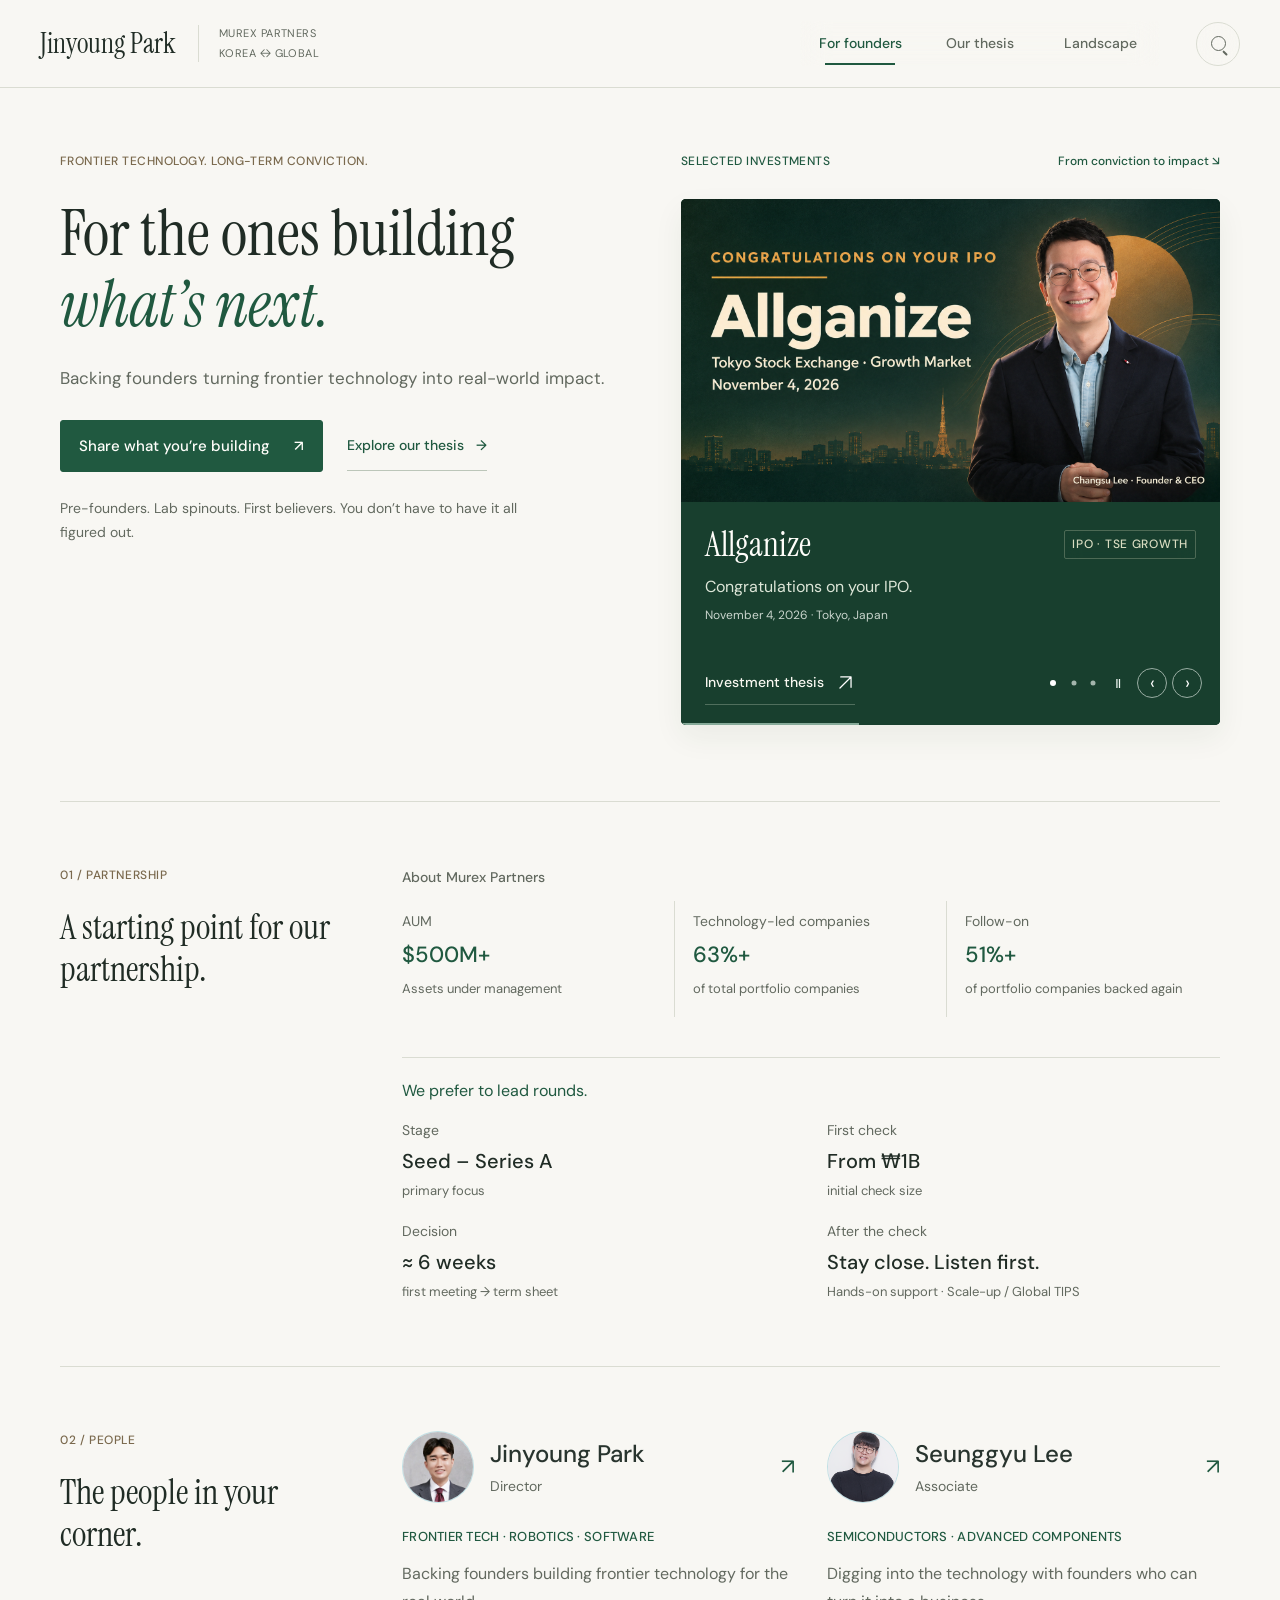
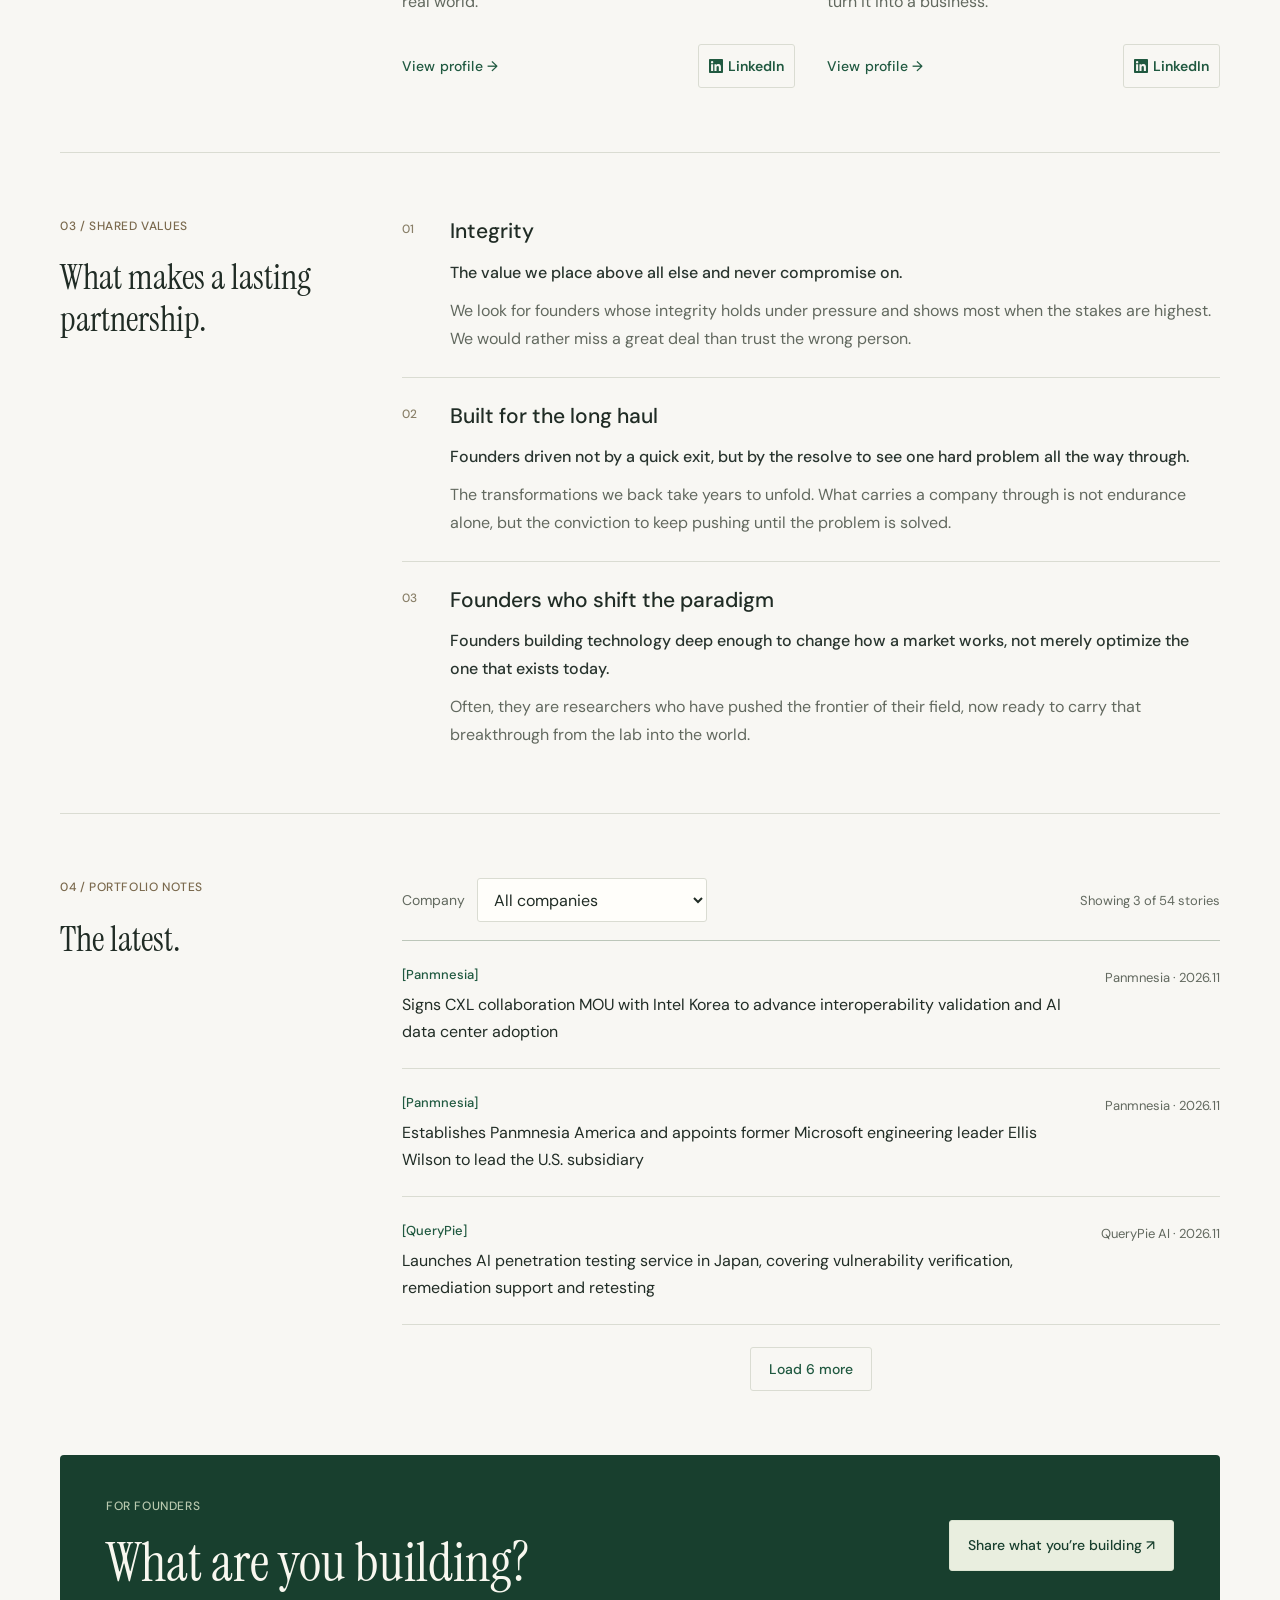
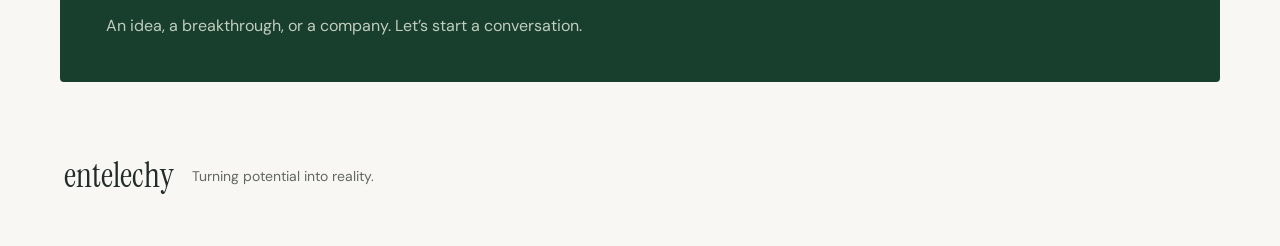
==== commit e4f819fa: "Add files via upload" ====
--- a/index.html
+++ b/index.html
@@ -2587,13 +2587,13 @@
 /* Stop gently near section starts without intercepting wheel/touch gestures. */
 html.founder-section-snap{scroll-snap-type:y proximity}
 .editorial-design #sec-about>.founder-screen{scroll-snap-align:start}
-/* The first-screen stage fills the viewport; the Featured card keeps its natural height. */
+/* Mobile Featured flows into the introduction at its natural content height. */
 @media(max-width:900px),(max-width:1024px) and (max-height:500px) and (pointer:coarse){
  .editorial-design #sec-about .founder-intro{display:flex;flex-direction:column;align-items:stretch;gap:0;padding:0 0 52px;scroll-snap-align:none}
  .editorial-design #sec-about .founder-visual,.editorial-design #sec-about .founder-message{scroll-snap-align:start}
- .editorial-design #sec-about .founder-visual{order:0;grid-row:1;display:flex;flex-direction:column;justify-content:center;align-self:center;width:100%;max-width:620px;box-sizing:border-box;height:calc(100vh - var(--masthead-height));height:calc(100dvh - var(--masthead-height));min-height:0;padding:20px 0 24px;margin:0}
- .editorial-design #sec-about .founder-message{order:1;grid-row:2;padding:40px 0 0;margin:0}
- .editorial-design #sec-about .visual-eyebrow{flex:none;margin:0 0 16px;padding:0;line-height:1.6}
+ .editorial-design #sec-about .founder-visual{order:0;grid-row:1;display:flex;flex-direction:column;justify-content:flex-start;align-self:center;width:100%;max-width:620px;box-sizing:border-box;height:auto;min-height:0;padding:24px 0 0;margin:0}
+ .editorial-design #sec-about .founder-message{order:1;grid-row:2;padding:44px 0 0;margin:0}
+ .editorial-design #sec-about .visual-eyebrow{flex:none;margin:0 0 12px;padding:0;line-height:1.6}
  body.editorial-design #sec-about #about-carousel{flex:0 1 auto;display:grid;grid-template-rows:minmax(0,1fr) 52px;width:100%;height:auto!important;min-height:0!important;max-height:none!important}
  body.editorial-design #sec-about #about-carousel .about-hero-slide{grid-area:1/1;display:grid;grid-template-columns:minmax(0,1fr);grid-template-rows:minmax(0,1fr) auto;align-items:stretch;height:auto;min-height:0}
  body.editorial-design #sec-about #about-carousel .about-hero-picture{grid-column:1;grid-row:1;aspect-ratio:16/9;height:auto;min-height:0;width:100%}
@@ -2609,21 +2609,13 @@
  body.editorial-design #sec-about #about-carousel .carousel-pause{width:44px;height:44px;flex:0 0 44px}
  body.editorial-design #sec-about #about-carousel .about-hero-nav{display:none}
 }
-@media(max-width:900px) and (max-height:600px) and (orientation:portrait){
- .editorial-design #sec-about .founder-visual{padding:8px 0 12px}
- .editorial-design #sec-about .visual-eyebrow{margin-bottom:8px}
- body.editorial-design #sec-about #about-carousel .about-hero-slide{grid-template-rows:minmax(0,1fr) auto}
- body.editorial-design #sec-about #about-carousel .about-hero-picture{aspect-ratio:16/9;height:100%}
- body.editorial-design #sec-about #about-carousel .caption{padding:12px 12px 4px}
-}
 @media(max-width:900px) and (max-height:500px) and (orientation:landscape),(max-width:1024px) and (max-height:500px) and (orientation:landscape) and (pointer:coarse){
  .editorial-design .masthead{grid-template-columns:auto minmax(0,1fr) 44px;gap:10px;padding:8px 16px;min-height:0}
  .editorial-design .masthead-brand{min-height:44px}.editorial-design .brand-name{font-size:23px}.editorial-design .brand-signature{display:none}
  .editorial-design .masthead-navigation{grid-column:2;grid-row:1;min-width:0}
  .editorial-design .masthead .hero-search-dock{grid-column:3;grid-row:1}
  .editorial-design .masthead .tabs{width:100%}.editorial-design .masthead .tab-btn{font-size:12px;padding:8px 2px;min-height:44px}
- .editorial-design #sec-about .founder-visual{max-width:none;padding:12px 0}
- .editorial-design #sec-about .visual-eyebrow{margin-bottom:8px}
+ .editorial-design #sec-about .founder-visual{max-width:none}
  body.editorial-design #sec-about #about-carousel .about-hero-slide{grid-template-columns:minmax(0,.44fr) minmax(0,.56fr);grid-template-rows:minmax(0,1fr)}
  body.editorial-design #sec-about #about-carousel .about-hero-picture{grid-column:1;grid-row:1;aspect-ratio:auto;height:100%}
  body.editorial-design #sec-about #about-carousel .caption{grid-column:2;grid-row:1;padding:12px;gap:2px 8px}
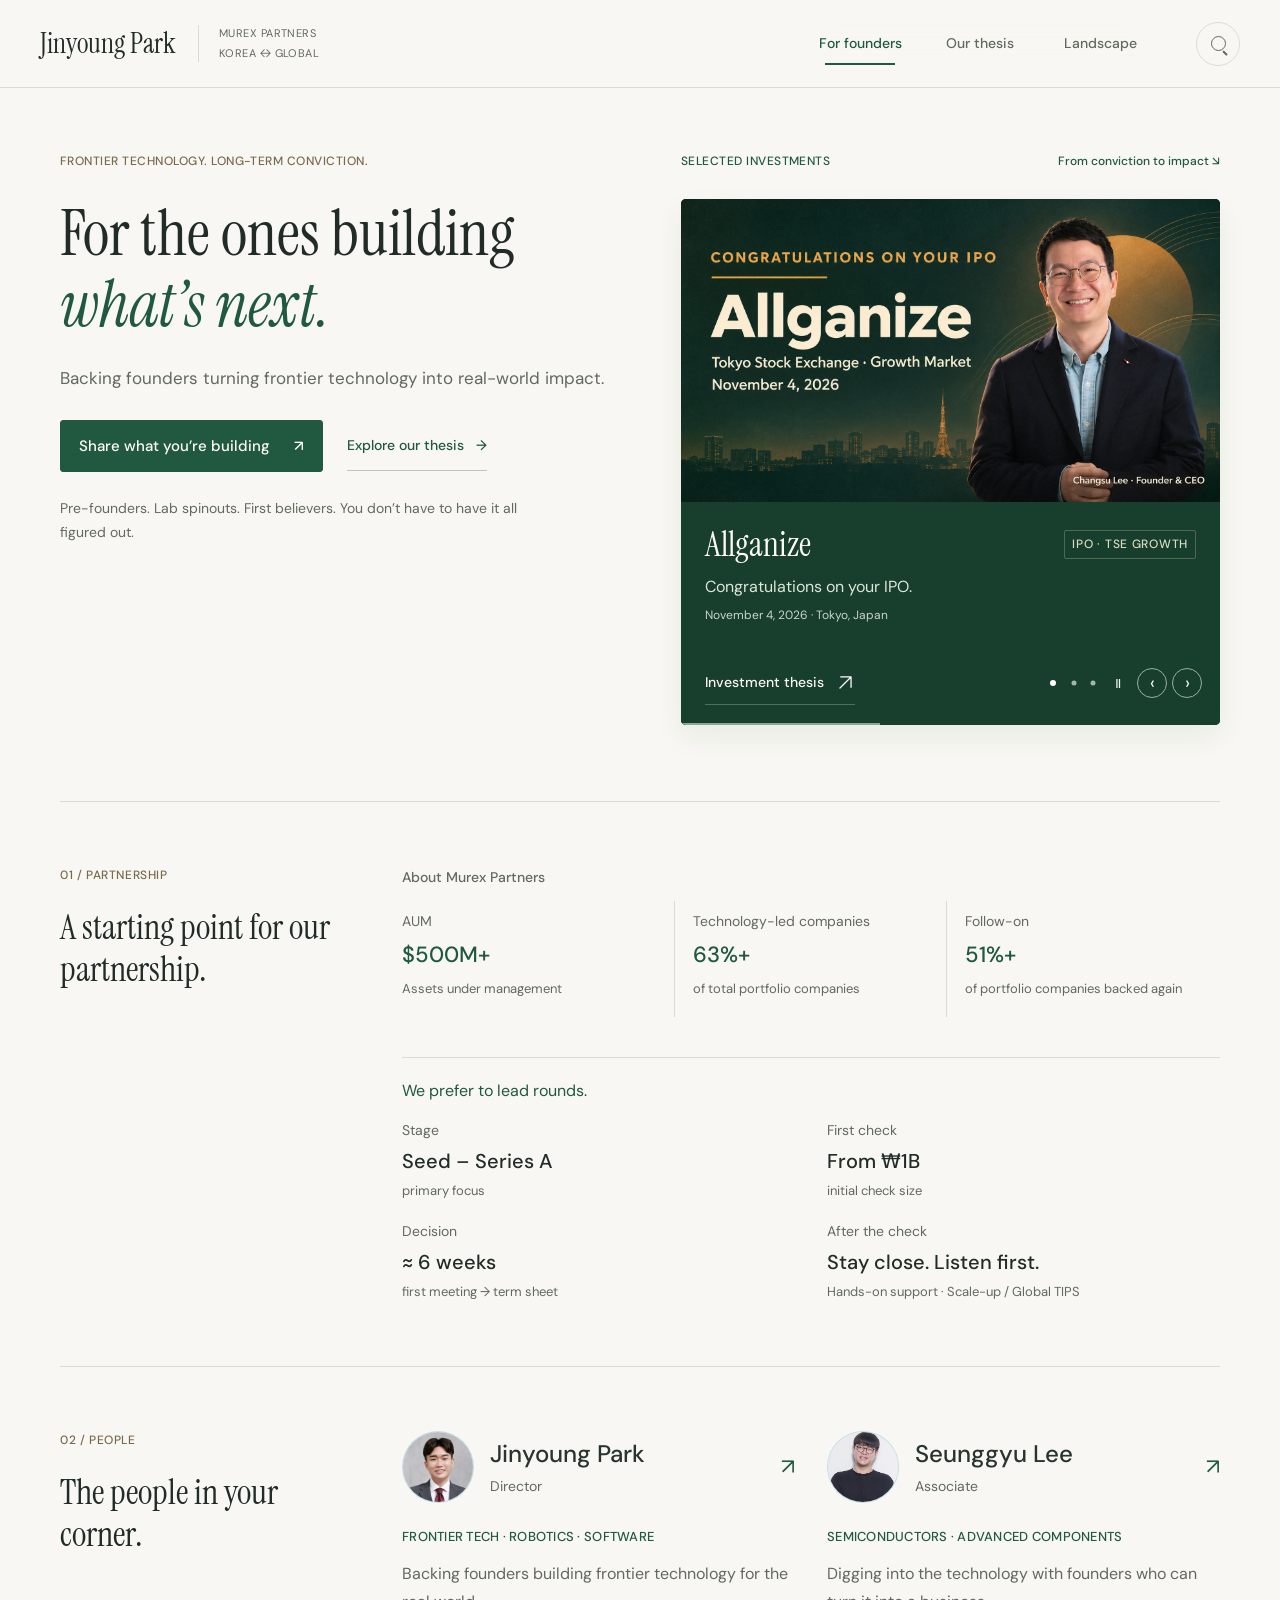
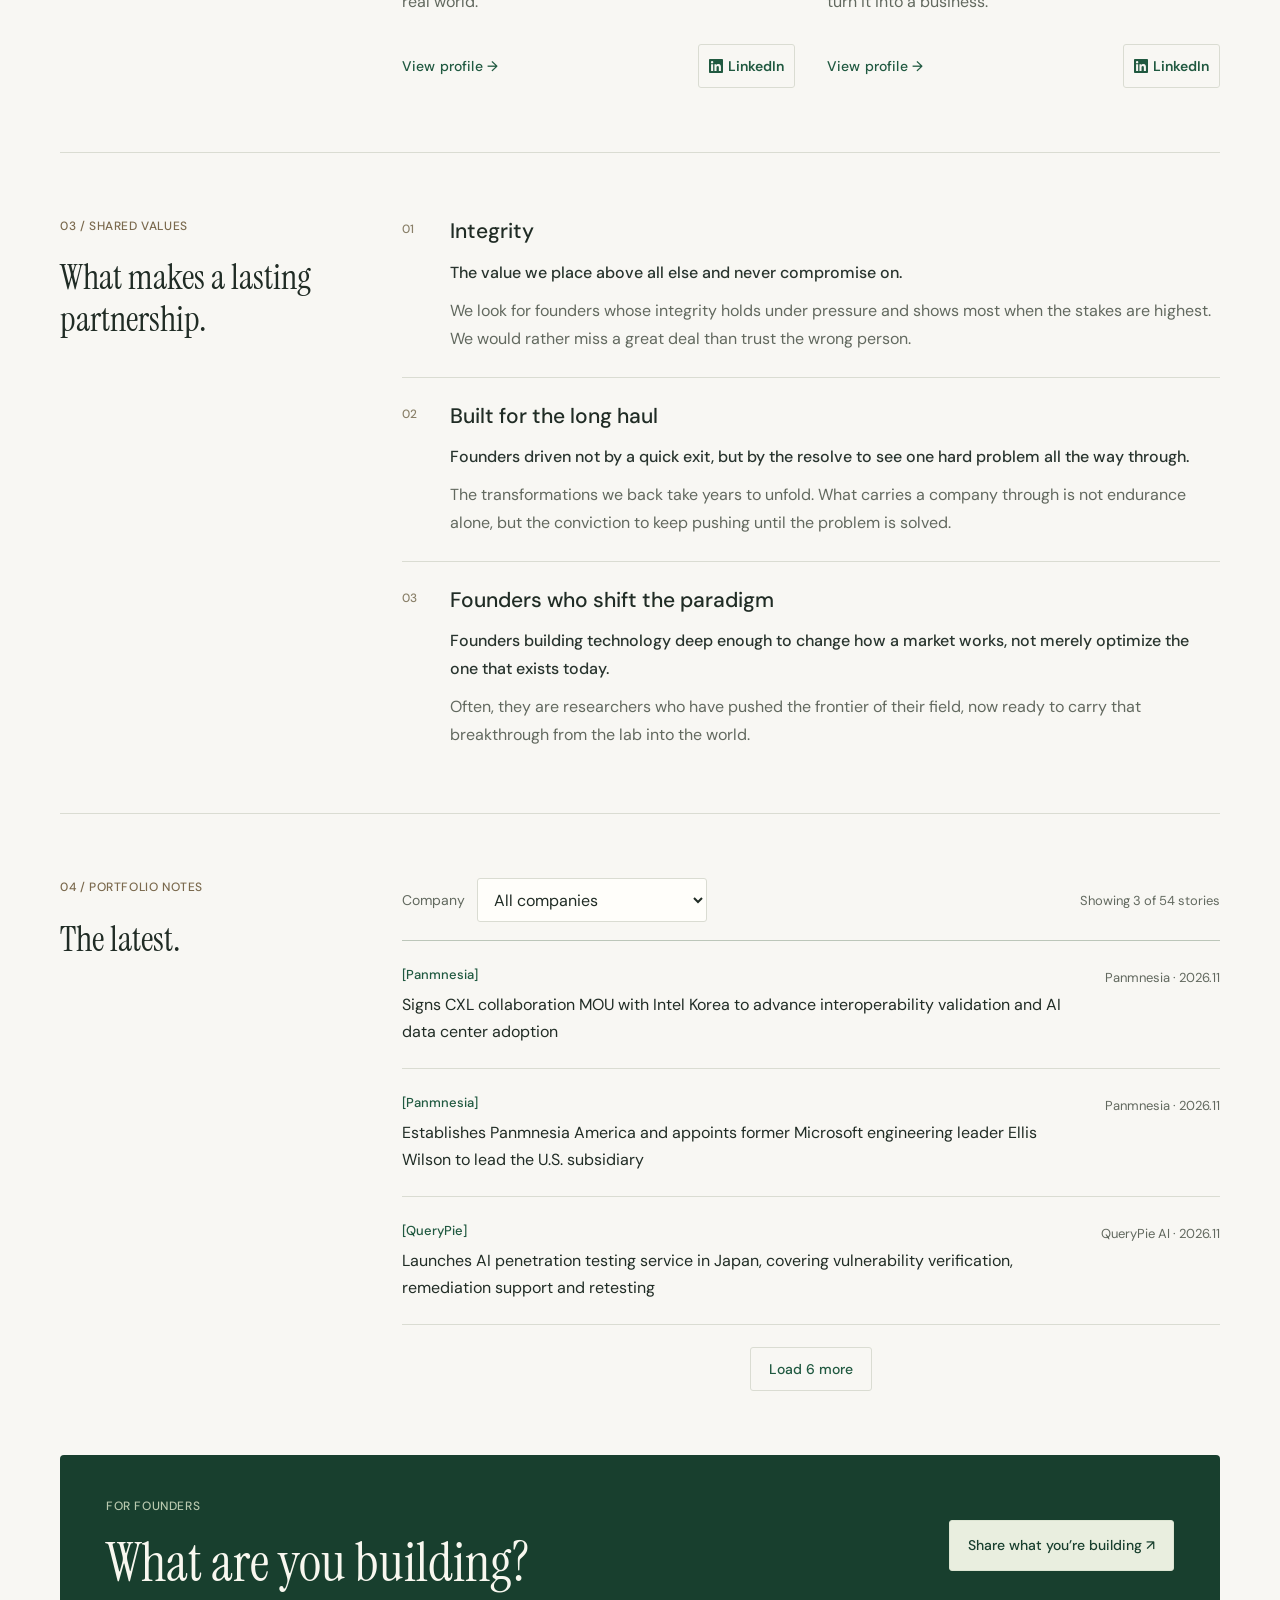
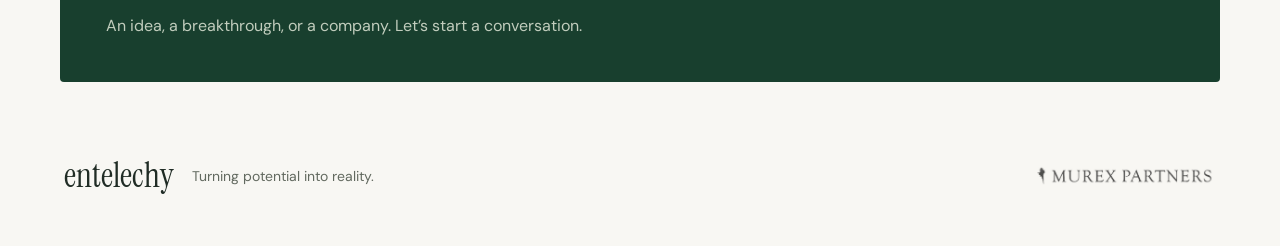
==== commit ed00cd40: "Add files via upload" ====
--- a/index.html
+++ b/index.html
@@ -2587,27 +2587,34 @@
 /* Stop gently near section starts without intercepting wheel/touch gestures. */
 html.founder-section-snap{scroll-snap-type:y proximity}
 .editorial-design #sec-about>.founder-screen{scroll-snap-align:start}
-/* Mobile Featured flows into the introduction at its natural content height. */
+/* Mobile opens on a complete Featured card, followed by a separate introduction page. */
 @media(max-width:900px),(max-width:1024px) and (max-height:500px) and (pointer:coarse){
- .editorial-design #sec-about .founder-intro{display:flex;flex-direction:column;align-items:stretch;gap:0;padding:0 0 52px;scroll-snap-align:none}
+ .editorial-design #sec-about .founder-intro{display:flex;flex-direction:column;align-items:stretch;gap:0;padding:0;scroll-snap-align:none}
  .editorial-design #sec-about .founder-visual,.editorial-design #sec-about .founder-message{scroll-snap-align:start}
- .editorial-design #sec-about .founder-visual{order:0;grid-row:1;display:flex;flex-direction:column;justify-content:flex-start;align-self:center;width:100%;max-width:620px;box-sizing:border-box;height:auto;min-height:0;padding:24px 0 0;margin:0}
- .editorial-design #sec-about .founder-message{order:1;grid-row:2;padding:44px 0 0;margin:0}
+ .editorial-design #sec-about .founder-visual{order:0;grid-row:1;display:flex;flex-direction:column;justify-content:flex-start;align-self:center;width:100%;max-width:620px;box-sizing:border-box;height:calc(100vh - var(--masthead-height));height:calc(100dvh - var(--masthead-height));min-height:0;padding:24px 0 20px;margin:0}
+ .editorial-design #sec-about .founder-message{order:1;grid-row:2;display:flex;flex-direction:column;justify-content:center;min-height:calc(100vh - var(--masthead-height));min-height:calc(100dvh - var(--masthead-height));box-sizing:border-box;padding:44px 0;margin:0}
  .editorial-design #sec-about .visual-eyebrow{flex:none;margin:0 0 12px;padding:0;line-height:1.6}
- body.editorial-design #sec-about #about-carousel{flex:0 1 auto;display:grid;grid-template-rows:minmax(0,1fr) 52px;width:100%;height:auto!important;min-height:0!important;max-height:none!important}
- body.editorial-design #sec-about #about-carousel .about-hero-slide{grid-area:1/1;display:grid;grid-template-columns:minmax(0,1fr);grid-template-rows:minmax(0,1fr) auto;align-items:stretch;height:auto;min-height:0}
+ body.editorial-design #sec-about #about-carousel{flex:1;display:grid;grid-template-rows:minmax(0,1fr) 52px;width:100%;height:auto!important;min-height:0!important;max-height:none!important}
+ body.editorial-design #sec-about #about-carousel .about-hero-slide{grid-area:1/1;display:grid;grid-template-columns:minmax(0,1fr);grid-template-rows:auto minmax(0,1fr);align-items:stretch;height:100%;min-height:0}
  body.editorial-design #sec-about #about-carousel .about-hero-picture{grid-column:1;grid-row:1;aspect-ratio:16/9;height:auto;min-height:0;width:100%}
  body.editorial-design #sec-about #about-carousel .about-hero-slide .about-hero-picture img{object-fit:contain!important;object-position:center!important}
- body.editorial-design #sec-about #about-carousel .caption{grid-column:1;grid-row:2;display:grid;grid-template-columns:minmax(0,1fr) auto;grid-template-rows:auto auto auto auto;align-content:start;gap:4px 10px;min-width:0;min-height:0;padding:16px 16px 4px;overflow:visible}
+ body.editorial-design #sec-about #about-carousel .caption{grid-column:1;grid-row:2;display:grid;grid-template-columns:minmax(0,1fr) auto;grid-template-rows:auto auto auto minmax(52px,1fr);align-content:stretch;gap:4px 10px;min-width:0;min-height:0;padding:20px 16px 8px;overflow:visible}
  body.editorial-design #sec-about #about-carousel .caption .company{grid-column:1;grid-row:1;align-self:start;font-size:28px;line-height:1.2;margin:0}
  body.editorial-design #sec-about #about-carousel .caption .slide-badge{grid-column:2;grid-row:1;align-self:start;justify-self:end;font-size:11px;line-height:1.4;letter-spacing:.02em;padding:4px 6px;margin:3px 0 0;white-space:nowrap}
  body.editorial-design #sec-about #about-carousel .caption .tagline{grid-column:1/-1;grid-row:2;font-size:15px;line-height:1.5;margin:0}
  body.editorial-design #sec-about #about-carousel .caption .ipo-listing-meta{grid-column:1/-1;grid-row:3;font-size:13px;line-height:1.5;margin:0}
- body.editorial-design #sec-about #about-carousel .feature-detail{grid-column:1/-1;grid-row:4;align-self:start;justify-self:start;font-size:14px;min-height:44px;height:44px;max-width:100%;margin:8px 0 0}
+ body.editorial-design #sec-about #about-carousel .feature-detail{grid-column:1/-1;grid-row:4;align-self:end;justify-self:start;font-size:14px;min-height:44px;height:44px;max-width:100%;margin:8px 0 0}
  body.editorial-design #sec-about #about-carousel .carousel-controls{position:static;grid-column:1;grid-row:2;justify-self:stretch;justify-content:flex-end;align-self:stretch;height:52px;margin:0;padding:0 12px 8px;gap:2px;transform:none}
  body.editorial-design #sec-about #about-carousel .about-hero-dot,
  body.editorial-design #sec-about #about-carousel .carousel-pause{width:44px;height:44px;flex:0 0 44px}
  body.editorial-design #sec-about #about-carousel .about-hero-nav{display:none}
+}
+@media(max-width:900px) and (max-height:600px) and (orientation:portrait){
+ .editorial-design #sec-about .founder-visual{padding:8px 0 12px}
+ .editorial-design #sec-about .visual-eyebrow{margin-bottom:8px}
+ body.editorial-design #sec-about #about-carousel .about-hero-slide{grid-template-rows:minmax(0,1fr) auto}
+ body.editorial-design #sec-about #about-carousel .about-hero-picture{aspect-ratio:auto;height:100%}
+ body.editorial-design #sec-about #about-carousel .caption{grid-template-rows:auto auto auto auto;align-content:start;padding:12px 12px 4px}
 }
 @media(max-width:900px) and (max-height:500px) and (orientation:landscape),(max-width:1024px) and (max-height:500px) and (orientation:landscape) and (pointer:coarse){
  .editorial-design .masthead{grid-template-columns:auto minmax(0,1fr) 44px;gap:10px;padding:8px 16px;min-height:0}
@@ -2615,7 +2622,8 @@
  .editorial-design .masthead-navigation{grid-column:2;grid-row:1;min-width:0}
  .editorial-design .masthead .hero-search-dock{grid-column:3;grid-row:1}
  .editorial-design .masthead .tabs{width:100%}.editorial-design .masthead .tab-btn{font-size:12px;padding:8px 2px;min-height:44px}
- .editorial-design #sec-about .founder-visual{max-width:none}
+ .editorial-design #sec-about .founder-visual{max-width:none;padding:12px 0}
+ .editorial-design #sec-about .visual-eyebrow{margin-bottom:8px}
  body.editorial-design #sec-about #about-carousel .about-hero-slide{grid-template-columns:minmax(0,.44fr) minmax(0,.56fr);grid-template-rows:minmax(0,1fr)}
  body.editorial-design #sec-about #about-carousel .about-hero-picture{grid-column:1;grid-row:1;aspect-ratio:auto;height:100%}
  body.editorial-design #sec-about #about-carousel .caption{grid-column:2;grid-row:1;padding:12px;gap:2px 8px}
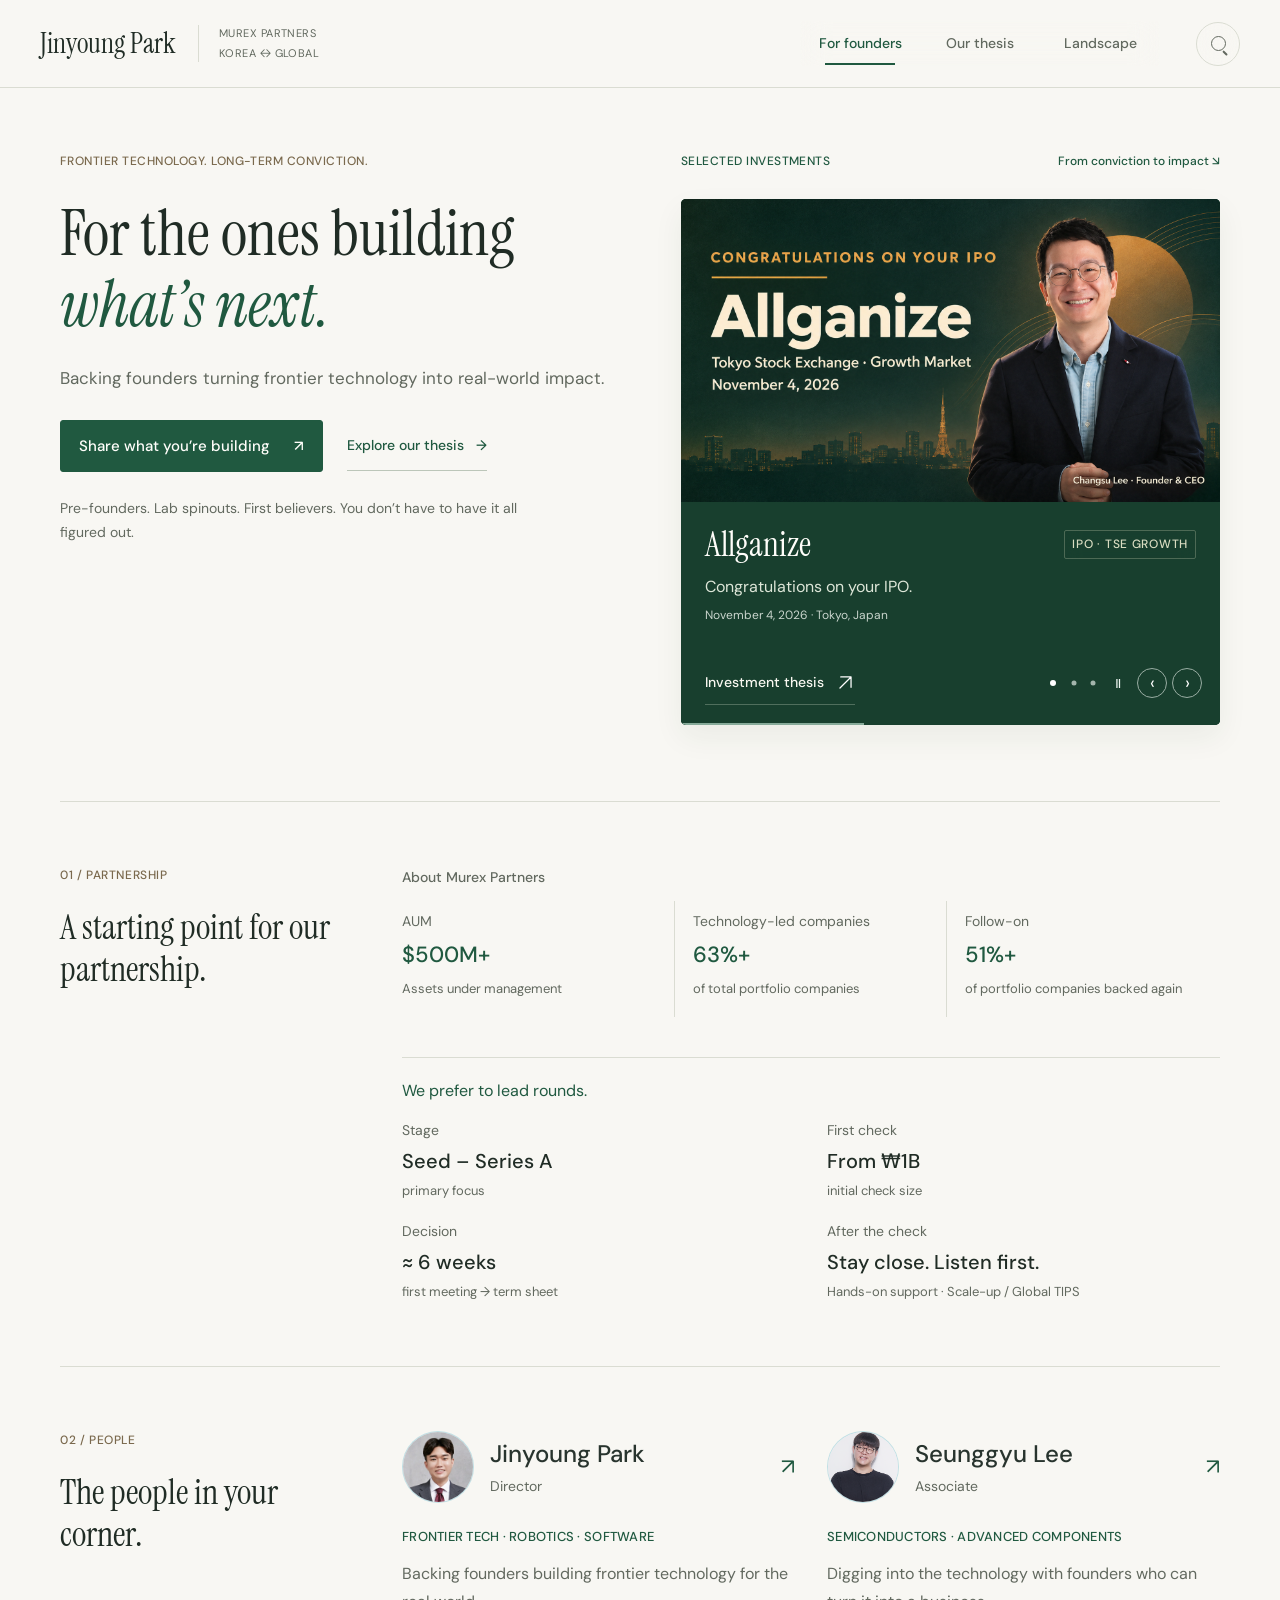
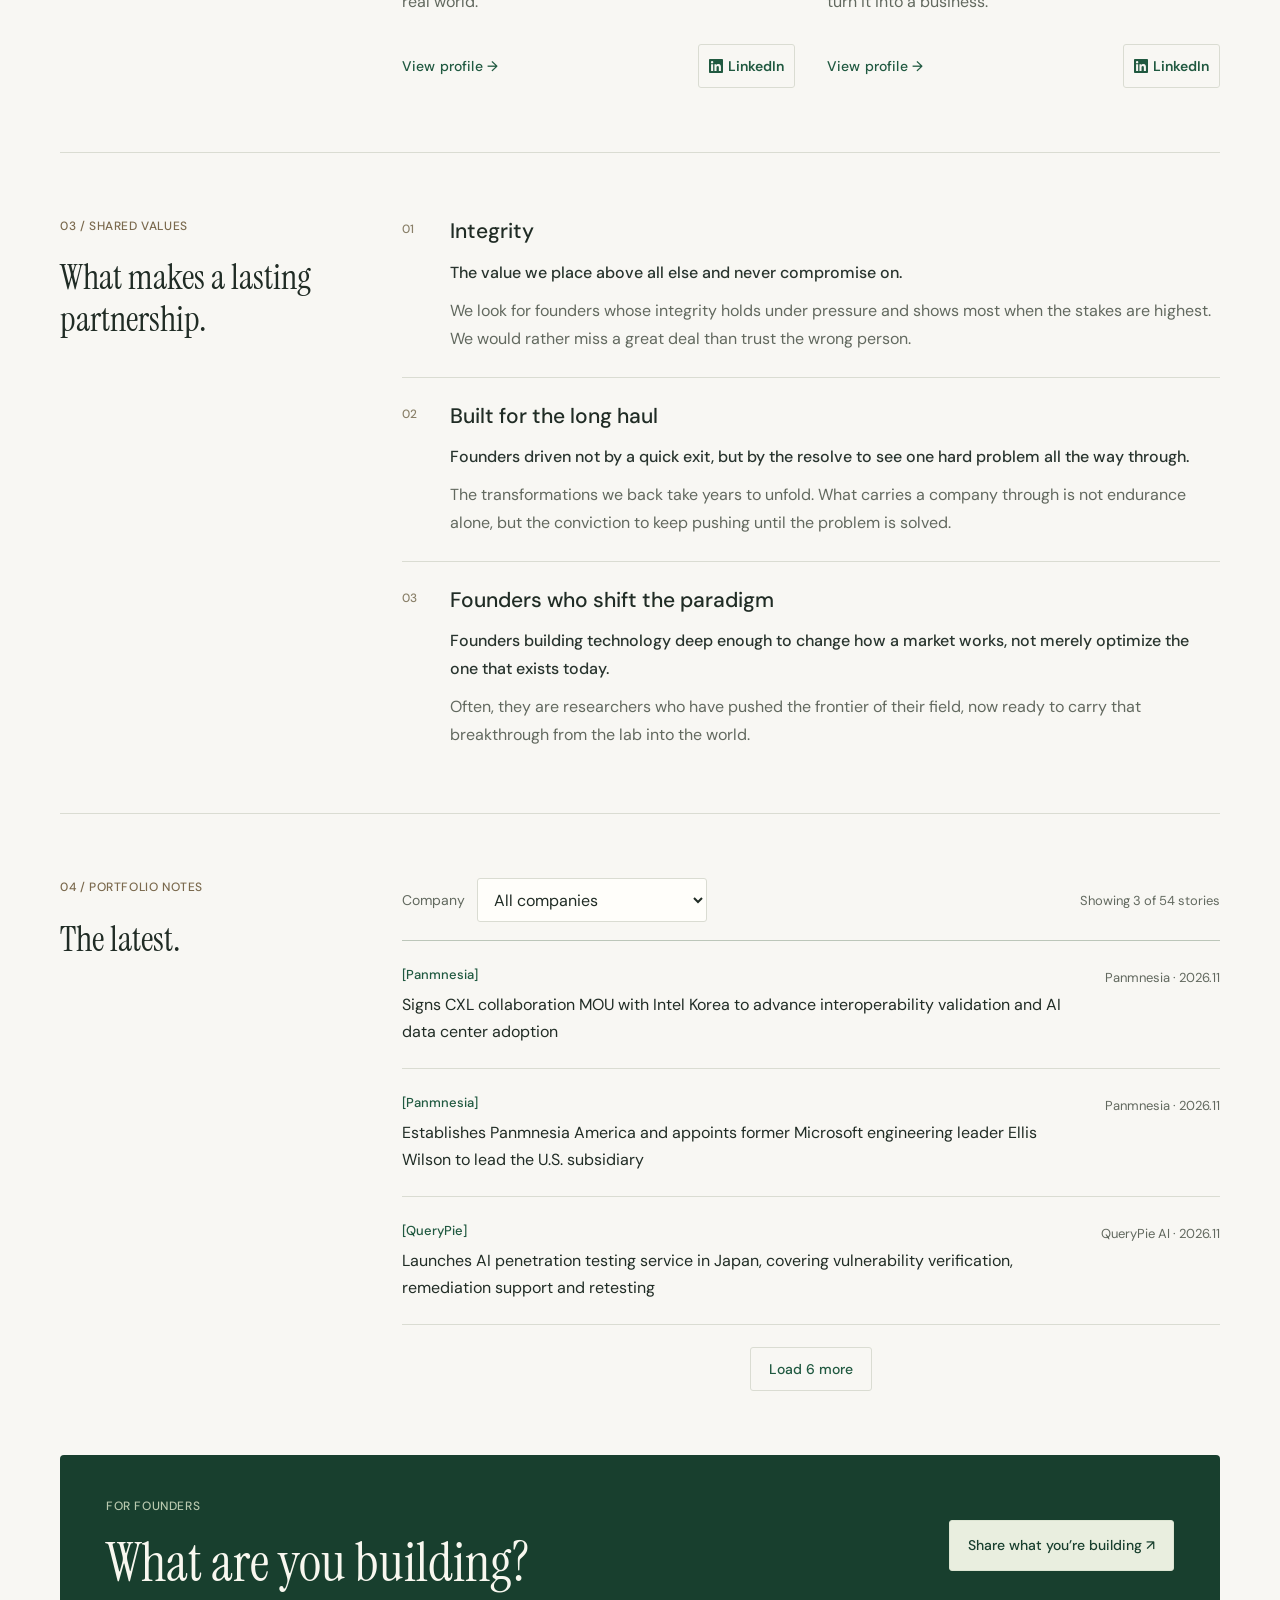
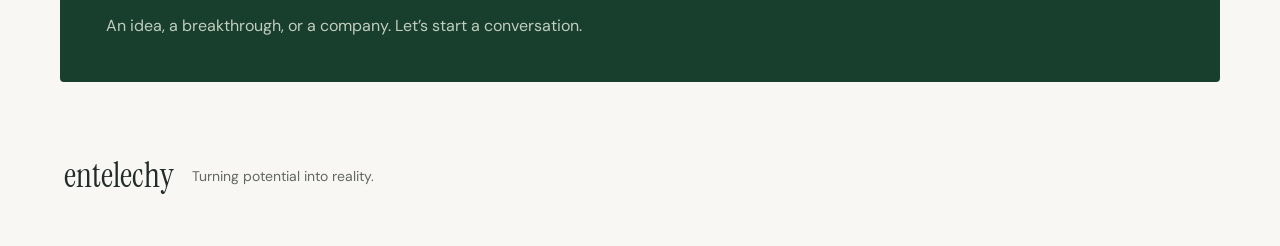
==== commit bc2923b7: "Add files via upload" ====
--- a/index.html
+++ b/index.html
@@ -2592,7 +2592,7 @@
  .editorial-design #sec-about .founder-intro{display:flex;flex-direction:column;align-items:stretch;gap:0;padding:0;scroll-snap-align:none}
  .editorial-design #sec-about .founder-visual,.editorial-design #sec-about .founder-message{scroll-snap-align:start}
  .editorial-design #sec-about .founder-visual{order:0;grid-row:1;display:flex;flex-direction:column;justify-content:flex-start;align-self:center;width:100%;max-width:620px;box-sizing:border-box;height:calc(100vh - var(--masthead-height));height:calc(100dvh - var(--masthead-height));min-height:0;padding:24px 0 20px;margin:0}
- .editorial-design #sec-about .founder-message{order:1;grid-row:2;display:flex;flex-direction:column;justify-content:center;min-height:calc(100vh - var(--masthead-height));min-height:calc(100dvh - var(--masthead-height));box-sizing:border-box;padding:44px 0;margin:0}
+ .editorial-design #sec-about .founder-message{order:1;grid-row:2;display:flex;flex-direction:column;justify-content:flex-start;min-height:calc(100vh - var(--masthead-height));min-height:calc(100dvh - var(--masthead-height));box-sizing:border-box;padding:44px 0;margin:0}
  .editorial-design #sec-about .visual-eyebrow{flex:none;margin:0 0 12px;padding:0;line-height:1.6}
  body.editorial-design #sec-about #about-carousel{flex:1;display:grid;grid-template-rows:minmax(0,1fr) 52px;width:100%;height:auto!important;min-height:0!important;max-height:none!important}
  body.editorial-design #sec-about #about-carousel .about-hero-slide{grid-area:1/1;display:grid;grid-template-columns:minmax(0,1fr);grid-template-rows:auto minmax(0,1fr);align-items:stretch;height:100%;min-height:0}
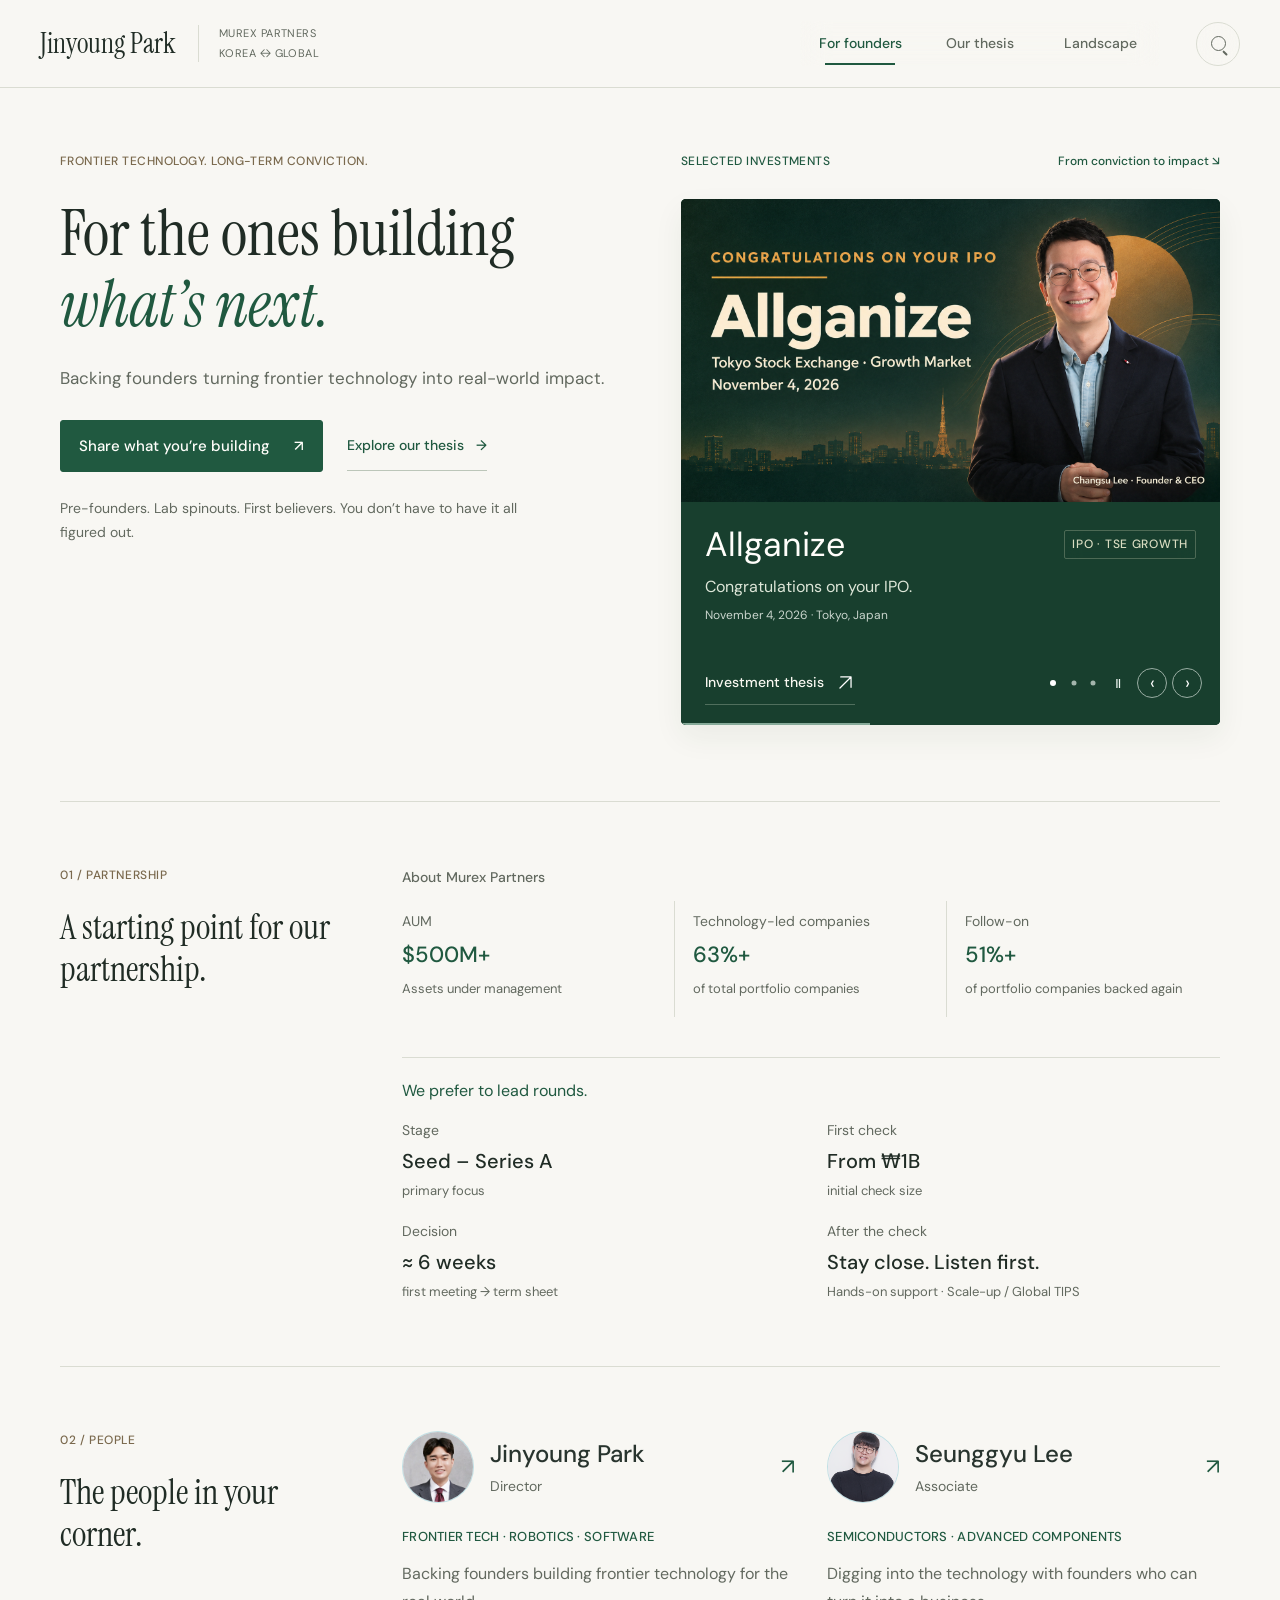
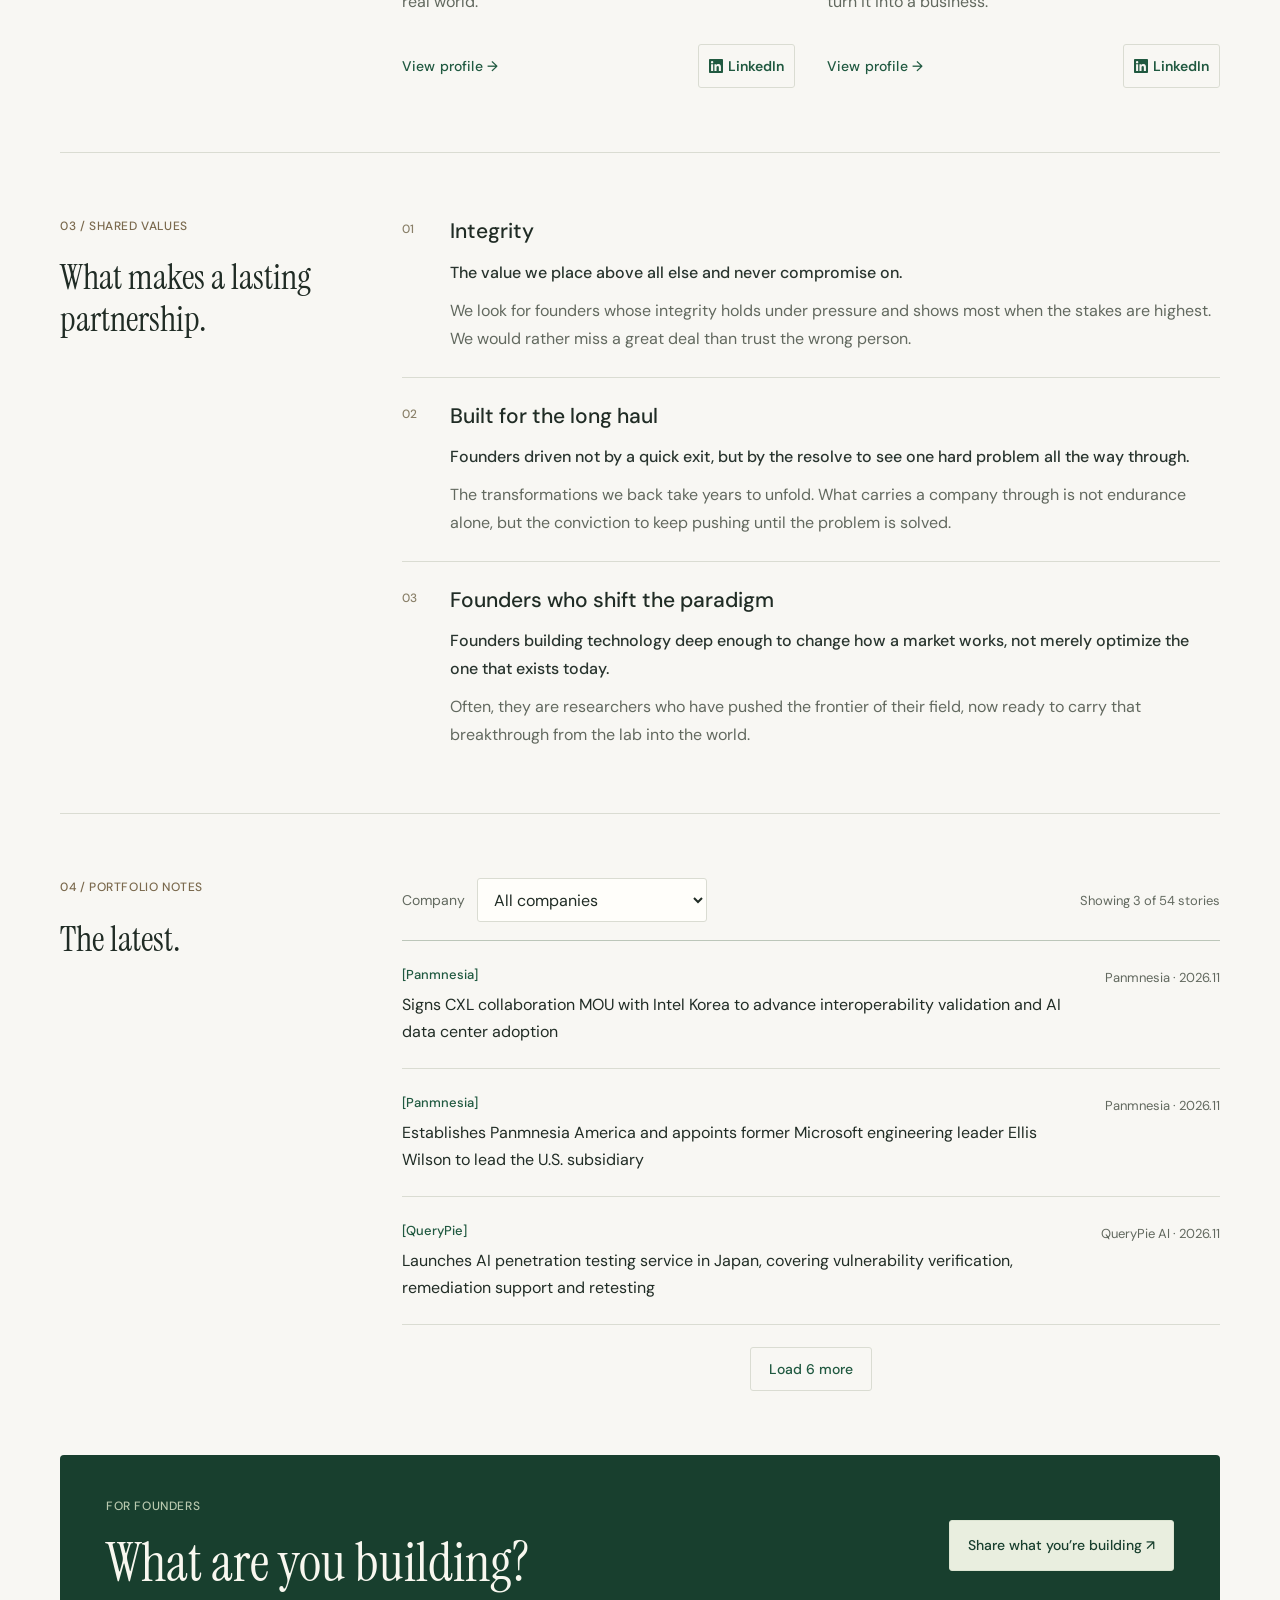
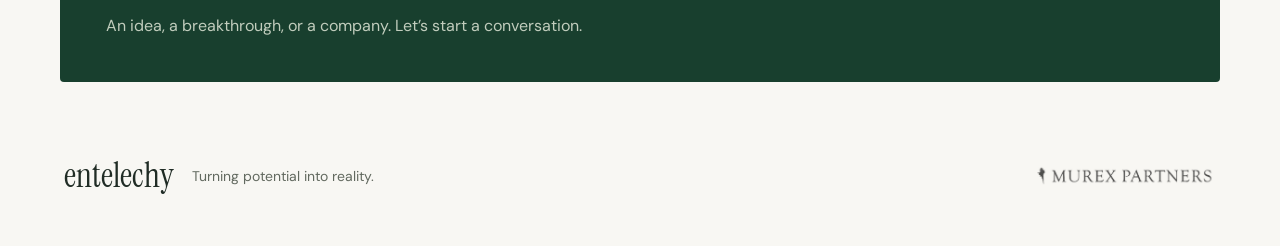
==== commit 4129975c: "Add files via upload" ====
--- a/index.html
+++ b/index.html
@@ -2086,7 +2086,7 @@
 body.editorial-design #sec-about .about-hero{display:grid;flex:none;min-height:0!important;height:auto!important;max-height:none!important;border:0;border-radius:5px;background:#183f2e;box-shadow:0 12px 30px #263c2410}
 body.editorial-design #sec-about .about-hero-slide{height:auto;min-height:0;background:#183f2e}
 body.editorial-design #sec-about .about-hero-slide .caption{display:grid;grid-template-columns:minmax(0,1fr) auto;align-content:start;column-gap:12px;row-gap:0;background:#183f2e;flex:1;padding:22px 24px 20px;min-height:204px}
-body.editorial-design #sec-about .about-hero-slide .caption .company{grid-column:1;grid-row:1;font-family:var(--editorial-serif);font-weight:400;font-size:34px;line-height:1.25;letter-spacing:0;margin:0 0 7px;color:#fffefa}
+body.editorial-design #sec-about .about-hero-slide .caption .company{grid-column:1;grid-row:1;font-family:var(--editorial-sans);font-weight:400;font-size:34px;line-height:1.25;letter-spacing:0;margin:0 0 7px;color:#fffefa}
 body.editorial-design #sec-about .about-hero-slide .caption .slide-badge{grid-column:2;grid-row:1;align-self:start;justify-self:end;font-size:9px;font-weight:500;padding:5px 7px;margin:6px 0 0;background:transparent;border-color:#b6c1a455;color:#d9dcc1;border-radius:2px;line-height:1.4;white-space:nowrap}
 body.editorial-design #sec-about .about-hero-slide .caption .tagline{grid-column:1/-1;font-size:14px;line-height:1.6;margin:0 0 6px;color:#dde6d8}
 body.editorial-design #sec-about .about-hero-slide .caption .ipo-listing-meta{grid-column:1/-1;font-size:11px;line-height:1.6;margin:0 0 6px;color:#bcccbc}
@@ -2608,6 +2608,11 @@
  body.editorial-design #sec-about #about-carousel .about-hero-dot,
  body.editorial-design #sec-about #about-carousel .carousel-pause{width:44px;height:44px;flex:0 0 44px}
  body.editorial-design #sec-about #about-carousel .about-hero-nav{display:none}
+}
+@media(max-width:359px){
+ body.editorial-design #sec-about #about-carousel .caption{padding-inline:12px;column-gap:8px}
+ body.editorial-design #sec-about #about-carousel .caption .company{font-size:26px}
+ body.editorial-design #sec-about #about-carousel .caption .slide-badge{font-size:10px;padding-inline:5px}
 }
 @media(max-width:900px) and (max-height:600px) and (orientation:portrait){
  .editorial-design #sec-about .founder-visual{padding:8px 0 12px}
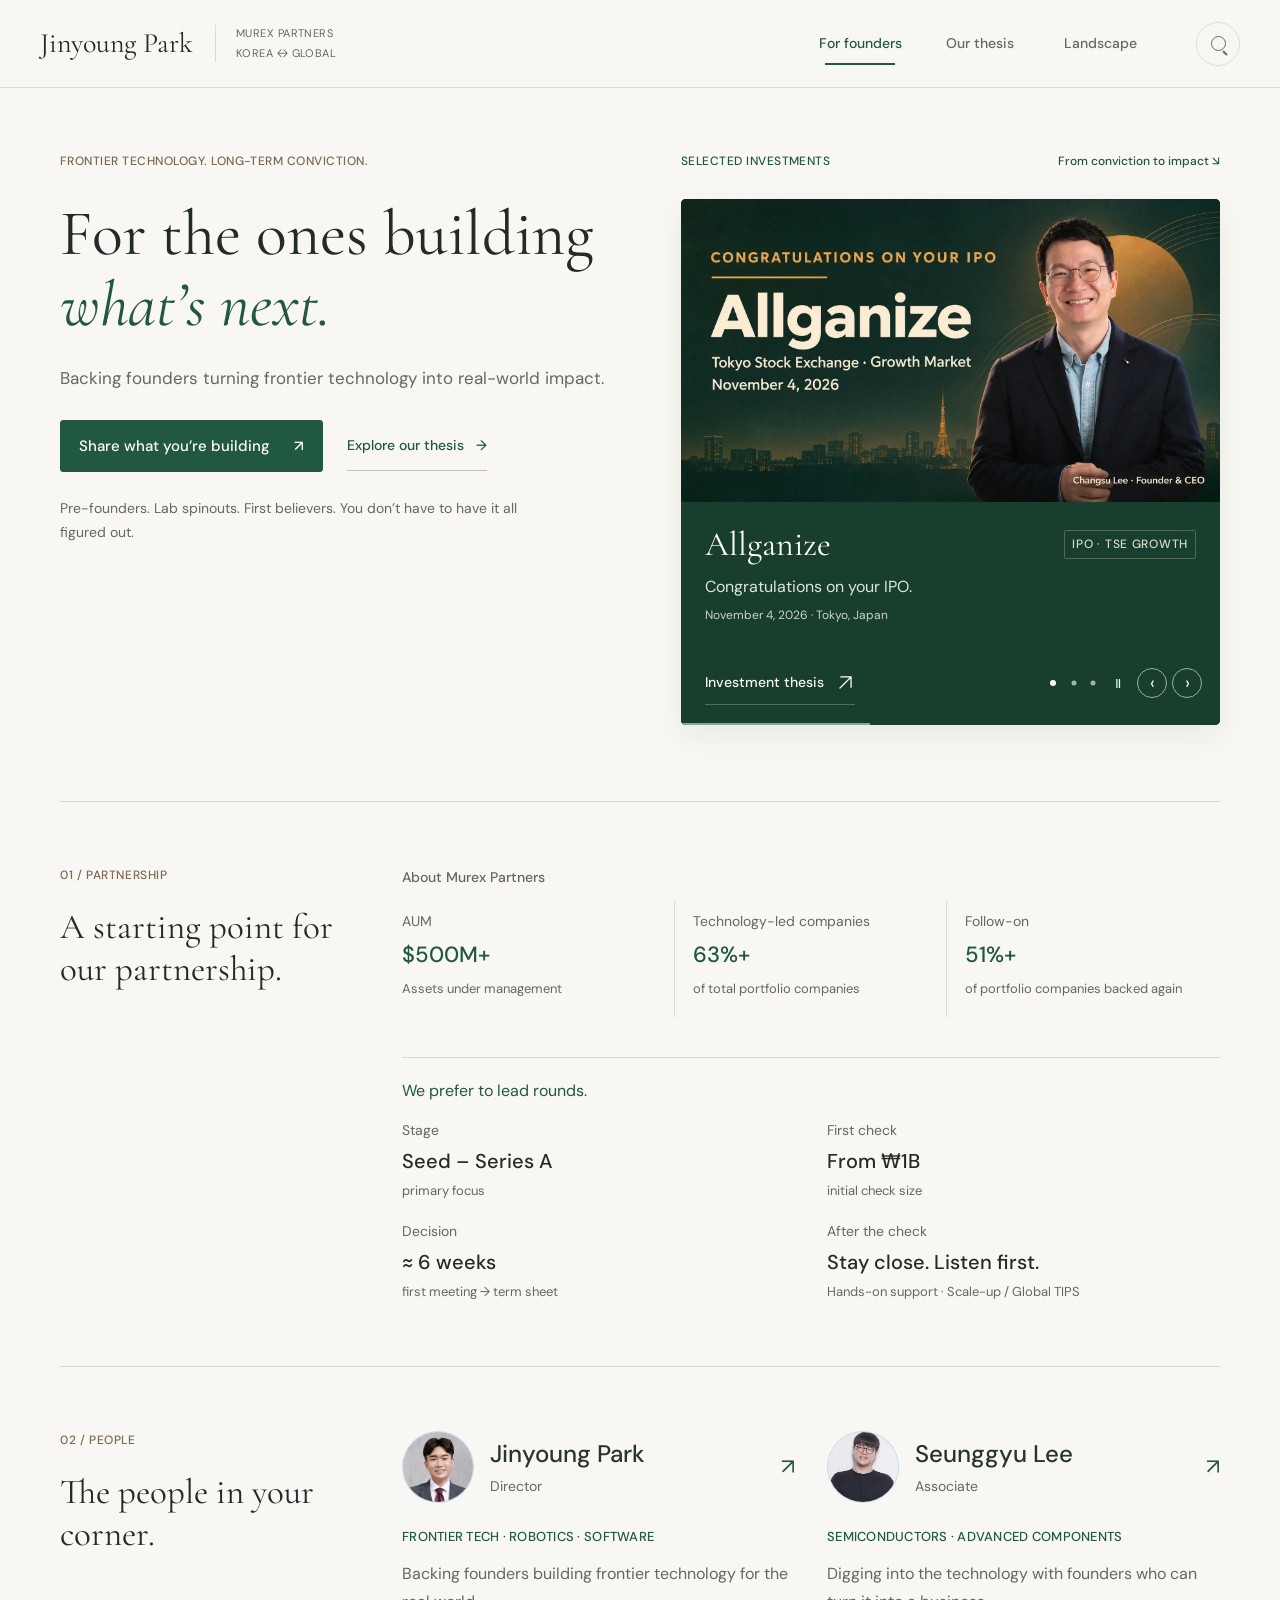
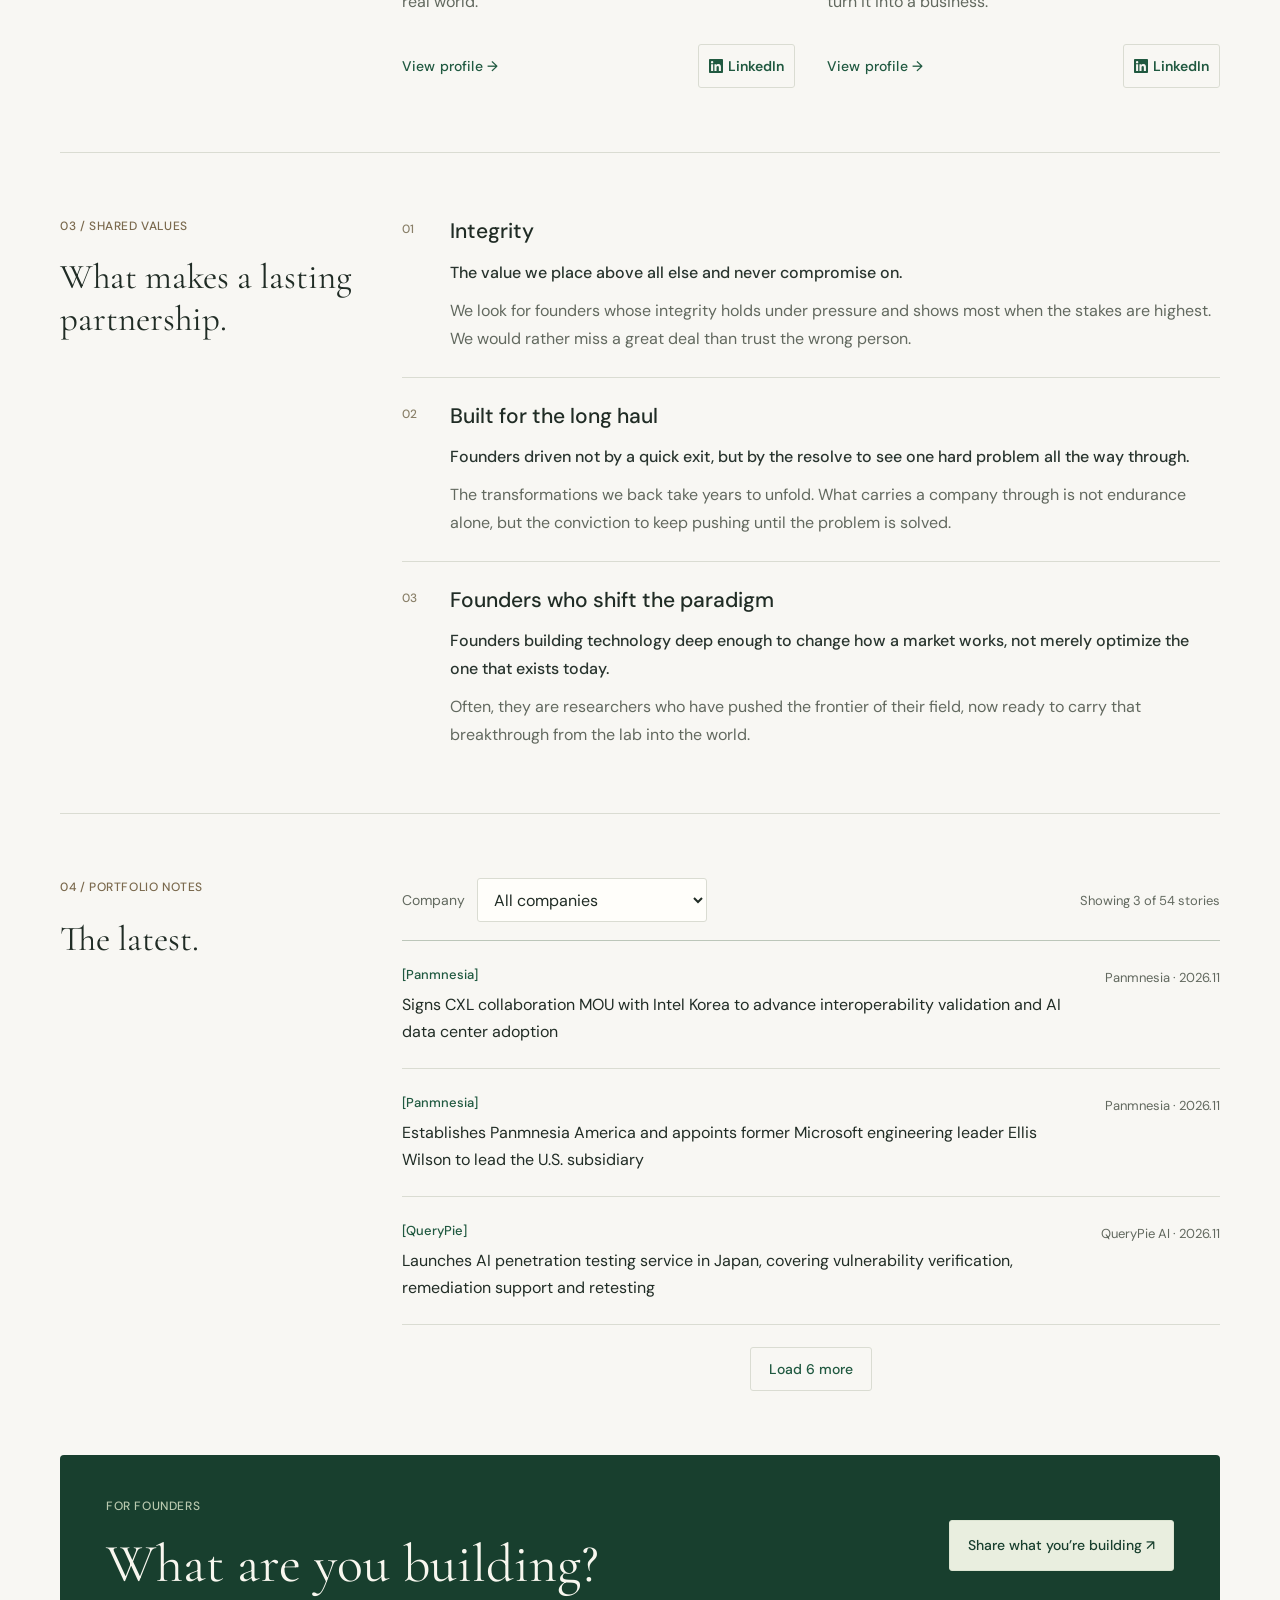
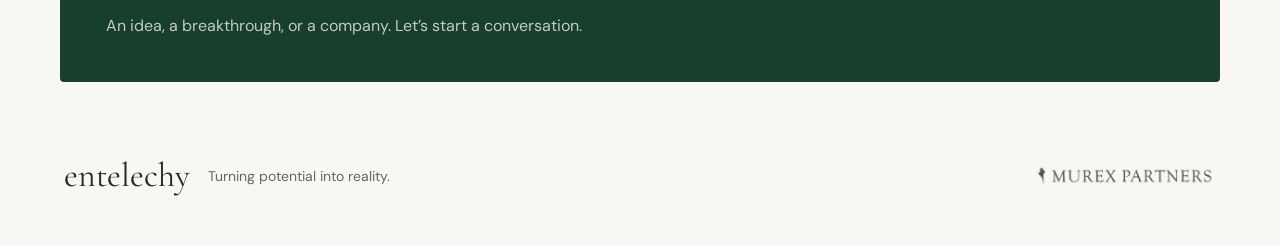
==== commit d0eb4526: "Add files via upload" ====
--- a/index.html
+++ b/index.html
@@ -21,102 +21,7 @@
 
 <title>Frontier Tech · Jinyoung Park</title>
 <!-- Bundled font licenses
-Copyright 2014 The DM Sans Project Authors (https://github.com/googlefonts/dm-fonts)
-
-This Font Software is licensed under the SIL Open Font License, Version 1.1.
-This license is copied below, and is also available with a FAQ at:
-https://scripts.sil.org/OFL
-
-
------------------------------------------------------------
-SIL OPEN FONT LICENSE Version 1.1 - 26 February 2007
------------------------------------------------------------
-
-PREAMBLE
-The goals of the Open Font License (OFL) are to stimulate worldwide
-development of collaborative font projects, to support the font creation
-efforts of academic and linguistic communities, and to provide a free and
-open framework in which fonts may be shared and improved in partnership
-with others.
-
-The OFL allows the licensed fonts to be used, studied, modified and
-redistributed freely as long as they are not sold by themselves. The
-fonts, including any derivative works, can be bundled, embedded, 
-redistributed and/or sold with any software provided that any reserved
-names are not used by derivative works. The fonts and derivatives,
-however, cannot be released under any other type of license. The
-requirement for fonts to remain under this license does not apply
-to any document created using the fonts or their derivatives.
-
-DEFINITIONS
-"Font Software" refers to the set of files released by the Copyright
-Holder(s) under this license and clearly marked as such. This may
-include source files, build scripts and documentation.
-
-"Reserved Font Name" refers to any names specified as such after the
-copyright statement(s).
-
-"Original Version" refers to the collection of Font Software components as
-distributed by the Copyright Holder(s).
-
-"Modified Version" refers to any derivative made by adding to, deleting,
-or substituting -- in part or in whole -- any of the components of the
-Original Version, by changing formats or by porting the Font Software to a
-new environment.
-
-"Author" refers to any designer, engineer, programmer, technical
-writer or other person who contributed to the Font Software.
-
-PERMISSION & CONDITIONS
-Permission is hereby granted, free of charge, to any person obtaining
-a copy of the Font Software, to use, study, copy, merge, embed, modify,
-redistribute, and sell modified and unmodified copies of the Font
-Software, subject to the following conditions:
-
-1) Neither the Font Software nor any of its individual components,
-in Original or Modified Versions, may be sold by itself.
-
-2) Original or Modified Versions of the Font Software may be bundled,
-redistributed and/or sold with any software, provided that each copy
-contains the above copyright notice and this license. These can be
-included either as stand-alone text files, human-readable headers or
-in the appropriate machine-readable metadata fields within text or
-binary files as long as those fields can be easily viewed by the user.
-
-3) No Modified Version of the Font Software may use the Reserved Font
-Name(s) unless explicit written permission is granted by the corresponding
-Copyright Holder. This restriction only applies to the primary font name as
-presented to the users.
-
-4) The name(s) of the Copyright Holder(s) or the Author(s) of the Font
-Software shall not be used to promote, endorse or advertise any
-Modified Version, except to acknowledge the contribution(s) of the
-Copyright Holder(s) and the Author(s) or with their explicit written
-permission.
-
-5) The Font Software, modified or unmodified, in part or in whole,
-must be distributed entirely under this license, and must not be
-distributed under any other license. The requirement for fonts to
-remain under this license does not apply to any document created
-using the Font Software.
-
-TERMINATION
-This license becomes null and void if any of the above conditions are
-not met.
-
-DISCLAIMER
-THE FONT SOFTWARE IS PROVIDED "AS IS", WITHOUT WARRANTY OF ANY KIND,
-EXPRESS OR IMPLIED, INCLUDING BUT NOT LIMITED TO ANY WARRANTIES OF
-MERCHANTABILITY, FITNESS FOR A PARTICULAR PURPOSE AND NONINFRINGEMENT
-OF COPYRIGHT, PATENT, TRADEMARK, OR OTHER RIGHT. IN NO EVENT SHALL THE
-COPYRIGHT HOLDER BE LIABLE FOR ANY CLAIM, DAMAGES OR OTHER LIABILITY,
-INCLUDING ANY GENERAL, SPECIAL, INDIRECT, INCIDENTAL, OR CONSEQUENTIAL
-DAMAGES, WHETHER IN AN ACTION OF CONTRACT, TORT OR OTHERWISE, ARISING
-FROM, OUT OF THE USE OR INABILITY TO USE THE FONT SOFTWARE OR FROM
-OTHER DEALINGS IN THE FONT SOFTWARE.
-
-
-Copyright 2022 The Instrument Serif Project Authors (https://github.com/Instrument/instrument-serif)
+Copyright 2014 The DM Sans Project Authors (https://github.com/googlefonts/dm-fonts)
 
 This Font Software is licensed under the SIL Open Font License, Version 1.1.
 This license is copied below, and is also available with a FAQ at:
@@ -210,6 +115,101 @@
 FROM, OUT OF THE USE OR INABILITY TO USE THE FONT SOFTWARE OR FROM
 OTHER DEALINGS IN THE FONT SOFTWARE.
 
+
+Copyright 2015 the Cormorant Project Authors (github.com/CatharsisFonts/Cormorant)
+
+This Font Software is licensed under the SIL Open Font License, Version 1.1.
+This license is copied below, and is also available with a FAQ at:
+https://scripts.sil.org/OFL
+
+
+-----------------------------------------------------------
+SIL OPEN FONT LICENSE Version 1.1 - 26 February 2007
+-----------------------------------------------------------
+
+PREAMBLE
+The goals of the Open Font License (OFL) are to stimulate worldwide
+development of collaborative font projects, to support the font creation
+efforts of academic and linguistic communities, and to provide a free and
+open framework in which fonts may be shared and improved in partnership
+with others.
+
+The OFL allows the licensed fonts to be used, studied, modified and
+redistributed freely as long as they are not sold by themselves. The
+fonts, including any derivative works, can be bundled, embedded, 
+redistributed and/or sold with any software provided that any reserved
+names are not used by derivative works. The fonts and derivatives,
+however, cannot be released under any other type of license. The
+requirement for fonts to remain under this license does not apply
+to any document created using the fonts or their derivatives.
+
+DEFINITIONS
+"Font Software" refers to the set of files released by the Copyright
+Holder(s) under this license and clearly marked as such. This may
+include source files, build scripts and documentation.
+
+"Reserved Font Name" refers to any names specified as such after the
+copyright statement(s).
+
+"Original Version" refers to the collection of Font Software components as
+distributed by the Copyright Holder(s).
+
+"Modified Version" refers to any derivative made by adding to, deleting,
+or substituting -- in part or in whole -- any of the components of the
+Original Version, by changing formats or by porting the Font Software to a
+new environment.
+
+"Author" refers to any designer, engineer, programmer, technical
+writer or other person who contributed to the Font Software.
+
+PERMISSION & CONDITIONS
+Permission is hereby granted, free of charge, to any person obtaining
+a copy of the Font Software, to use, study, copy, merge, embed, modify,
+redistribute, and sell modified and unmodified copies of the Font
+Software, subject to the following conditions:
+
+1) Neither the Font Software nor any of its individual components,
+in Original or Modified Versions, may be sold by itself.
+
+2) Original or Modified Versions of the Font Software may be bundled,
+redistributed and/or sold with any software, provided that each copy
+contains the above copyright notice and this license. These can be
+included either as stand-alone text files, human-readable headers or
+in the appropriate machine-readable metadata fields within text or
+binary files as long as those fields can be easily viewed by the user.
+
+3) No Modified Version of the Font Software may use the Reserved Font
+Name(s) unless explicit written permission is granted by the corresponding
+Copyright Holder. This restriction only applies to the primary font name as
+presented to the users.
+
+4) The name(s) of the Copyright Holder(s) or the Author(s) of the Font
+Software shall not be used to promote, endorse or advertise any
+Modified Version, except to acknowledge the contribution(s) of the
+Copyright Holder(s) and the Author(s) or with their explicit written
+permission.
+
+5) The Font Software, modified or unmodified, in part or in whole,
+must be distributed entirely under this license, and must not be
+distributed under any other license. The requirement for fonts to
+remain under this license does not apply to any document created
+using the Font Software.
+
+TERMINATION
+This license becomes null and void if any of the above conditions are
+not met.
+
+DISCLAIMER
+THE FONT SOFTWARE IS PROVIDED "AS IS", WITHOUT WARRANTY OF ANY KIND,
+EXPRESS OR IMPLIED, INCLUDING BUT NOT LIMITED TO ANY WARRANTIES OF
+MERCHANTABILITY, FITNESS FOR A PARTICULAR PURPOSE AND NONINFRINGEMENT
+OF COPYRIGHT, PATENT, TRADEMARK, OR OTHER RIGHT. IN NO EVENT SHALL THE
+COPYRIGHT HOLDER BE LIABLE FOR ANY CLAIM, DAMAGES OR OTHER LIABILITY,
+INCLUDING ANY GENERAL, SPECIAL, INDIRECT, INCIDENTAL, OR CONSEQUENTIAL
+DAMAGES, WHETHER IN AN ACTION OF CONTRACT, TORT OR OTHERWISE, ARISING
+FROM, OUT OF THE USE OR INABILITY TO USE THE FONT SOFTWARE OR FROM
+OTHER DEALINGS IN THE FONT SOFTWARE.
+
 -->
 <style id="editorial-local-fonts">@font-face {
   font-family: 'DM Sans';
@@ -247,19 +247,22 @@
   src: url([data-uri]) format('truetype');
 }
 @font-face {
-  font-family: 'Instrument Serif';
+  font-family: 'Cormorant Garamond';
   font-style: italic;
   font-weight: 400;
   font-display: swap;
-  src: url([data-uri]) format('truetype');
+  src: url([data-uri]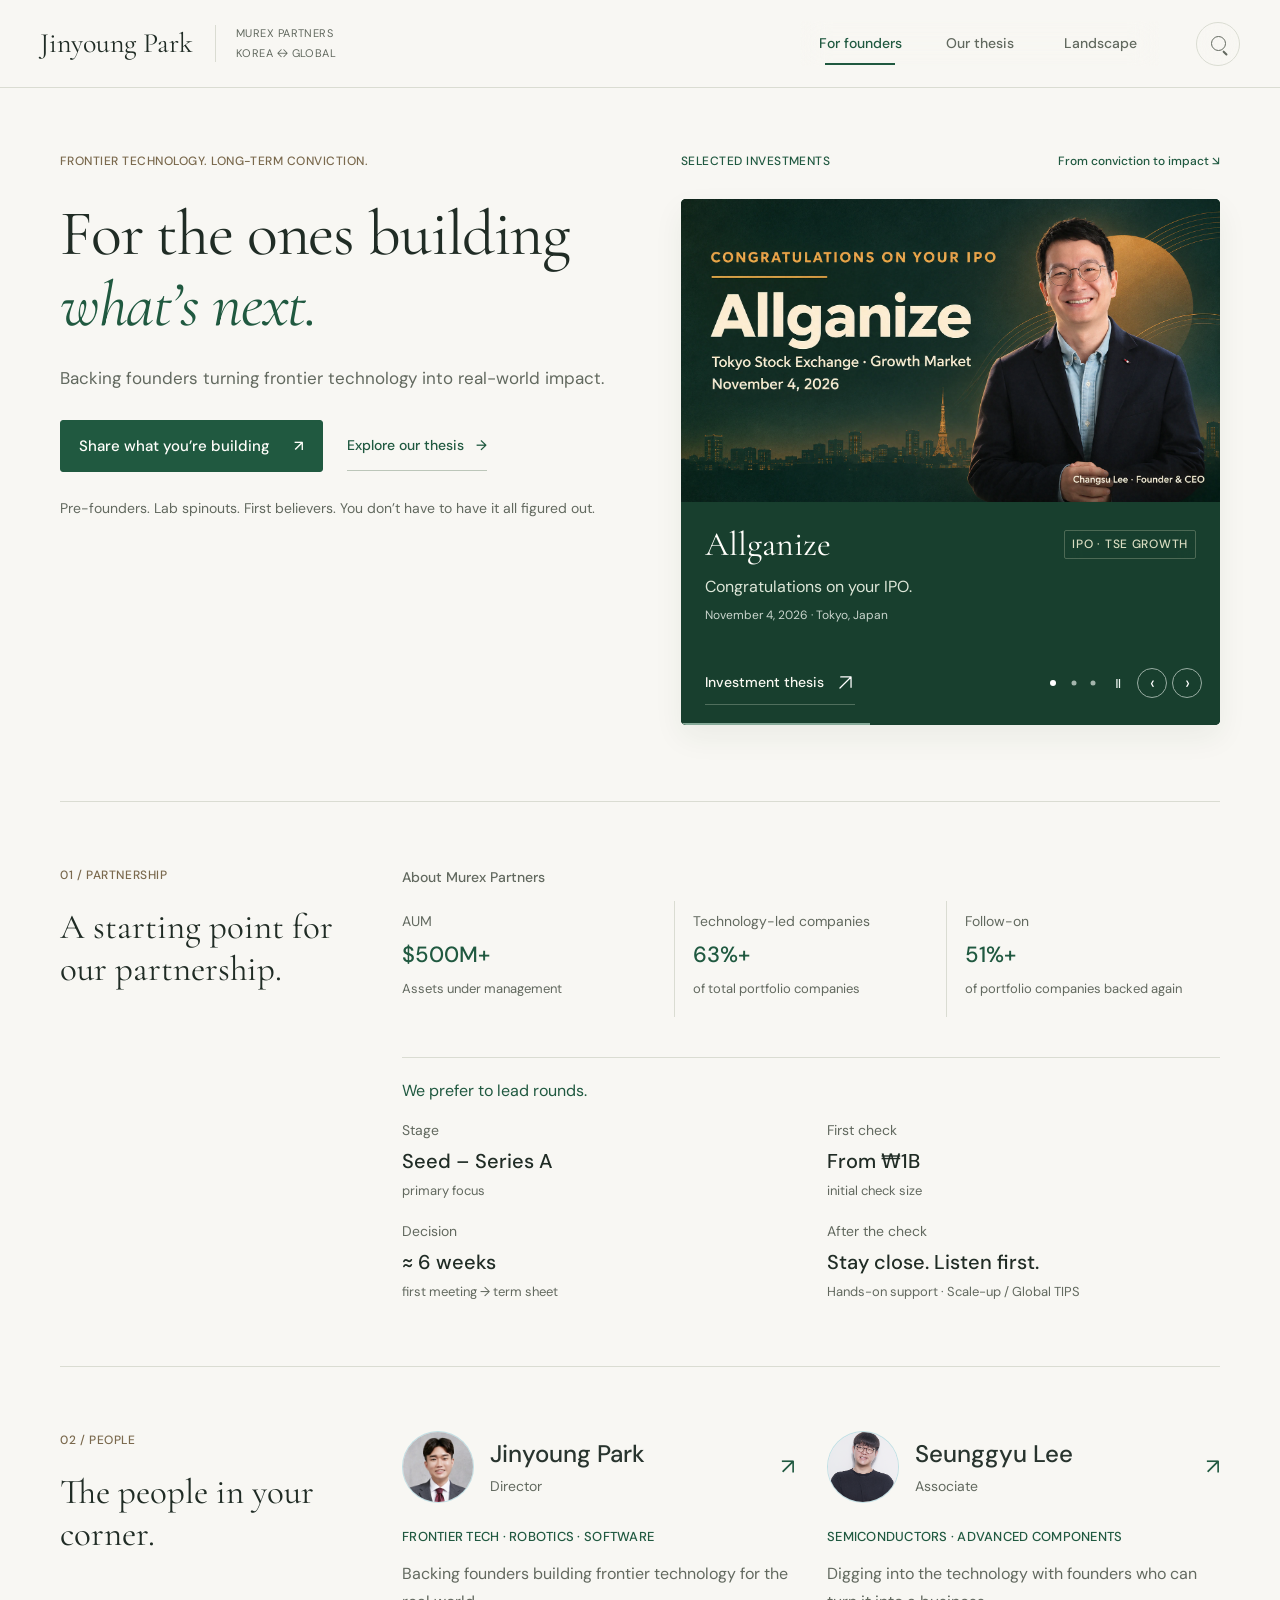
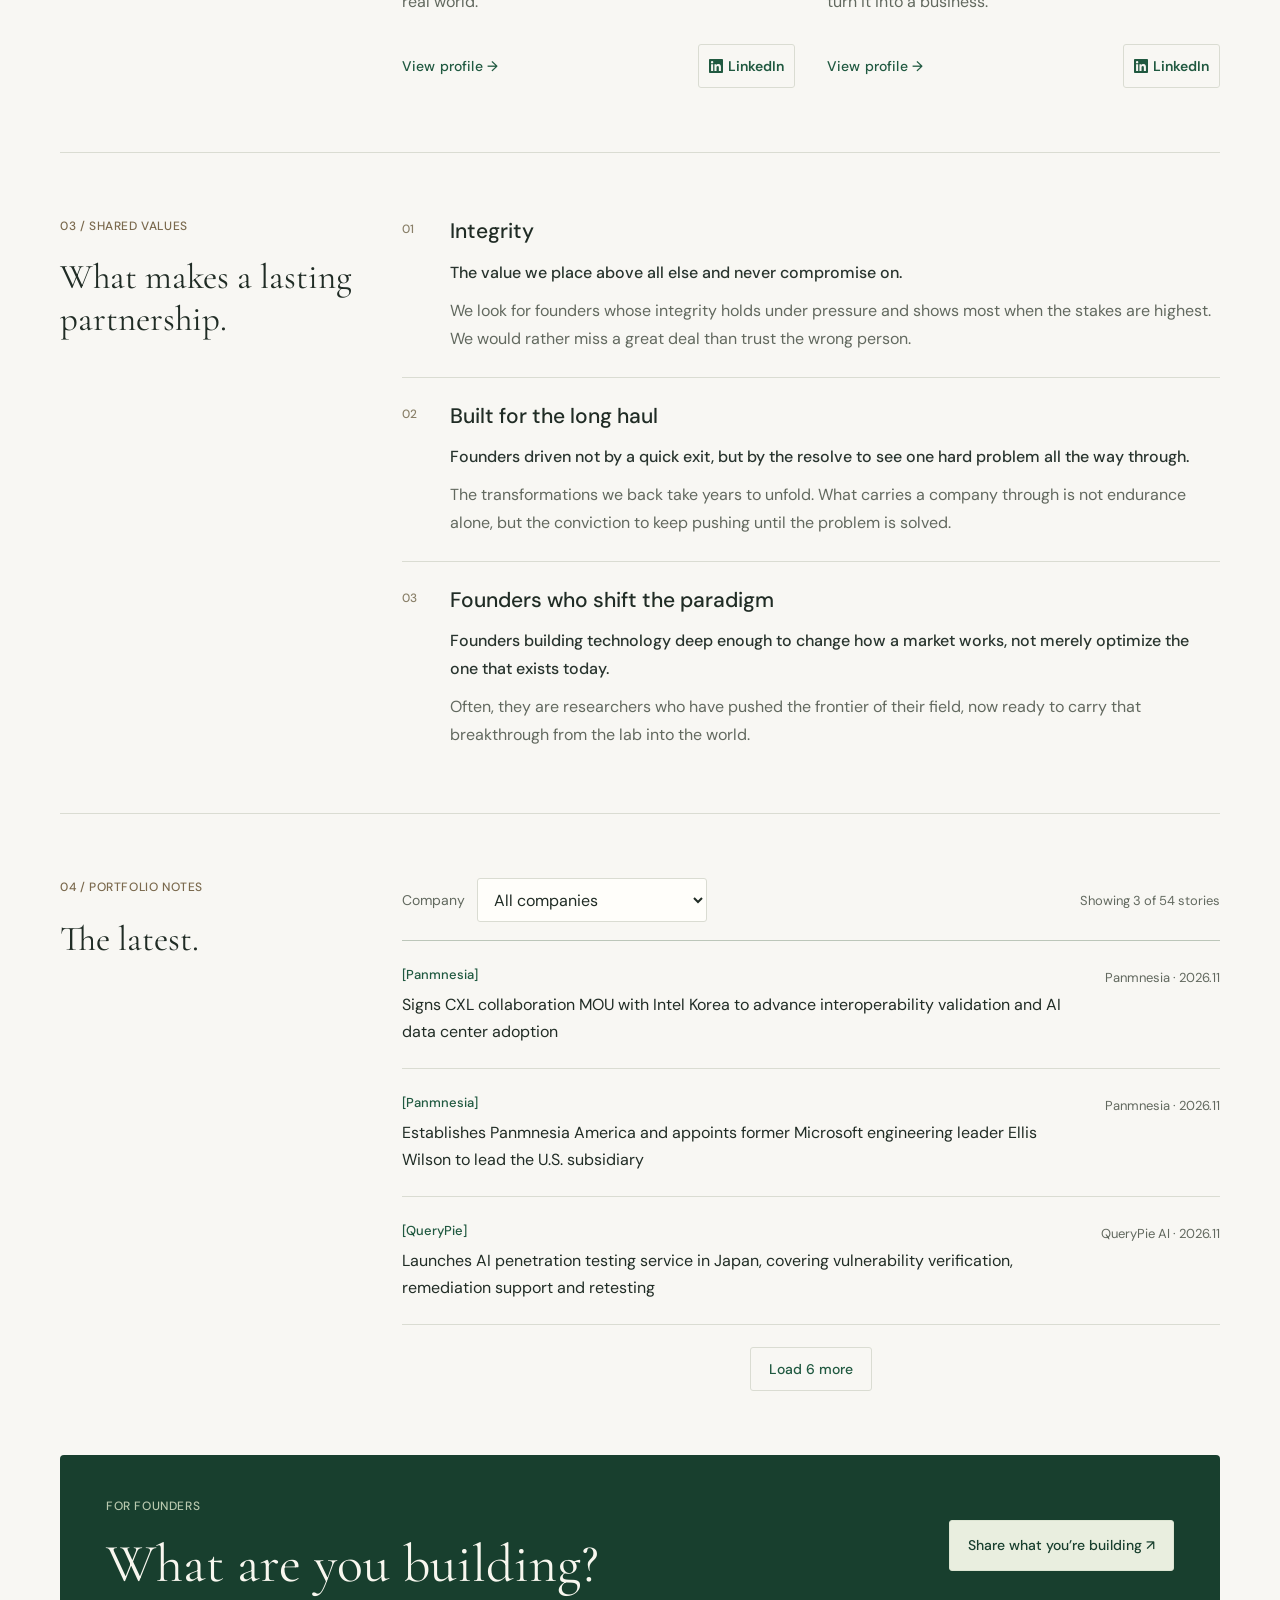
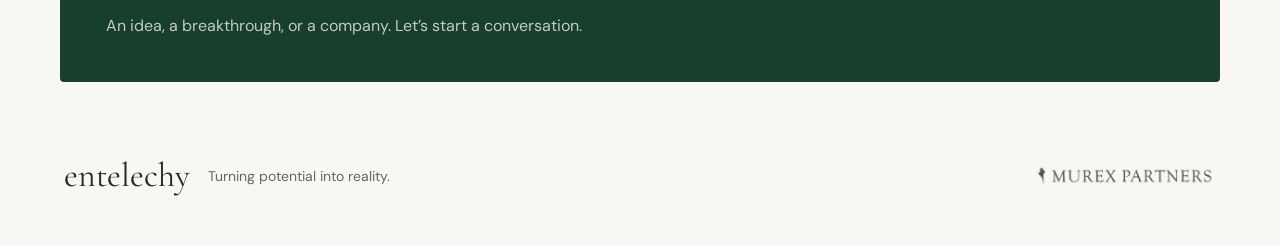
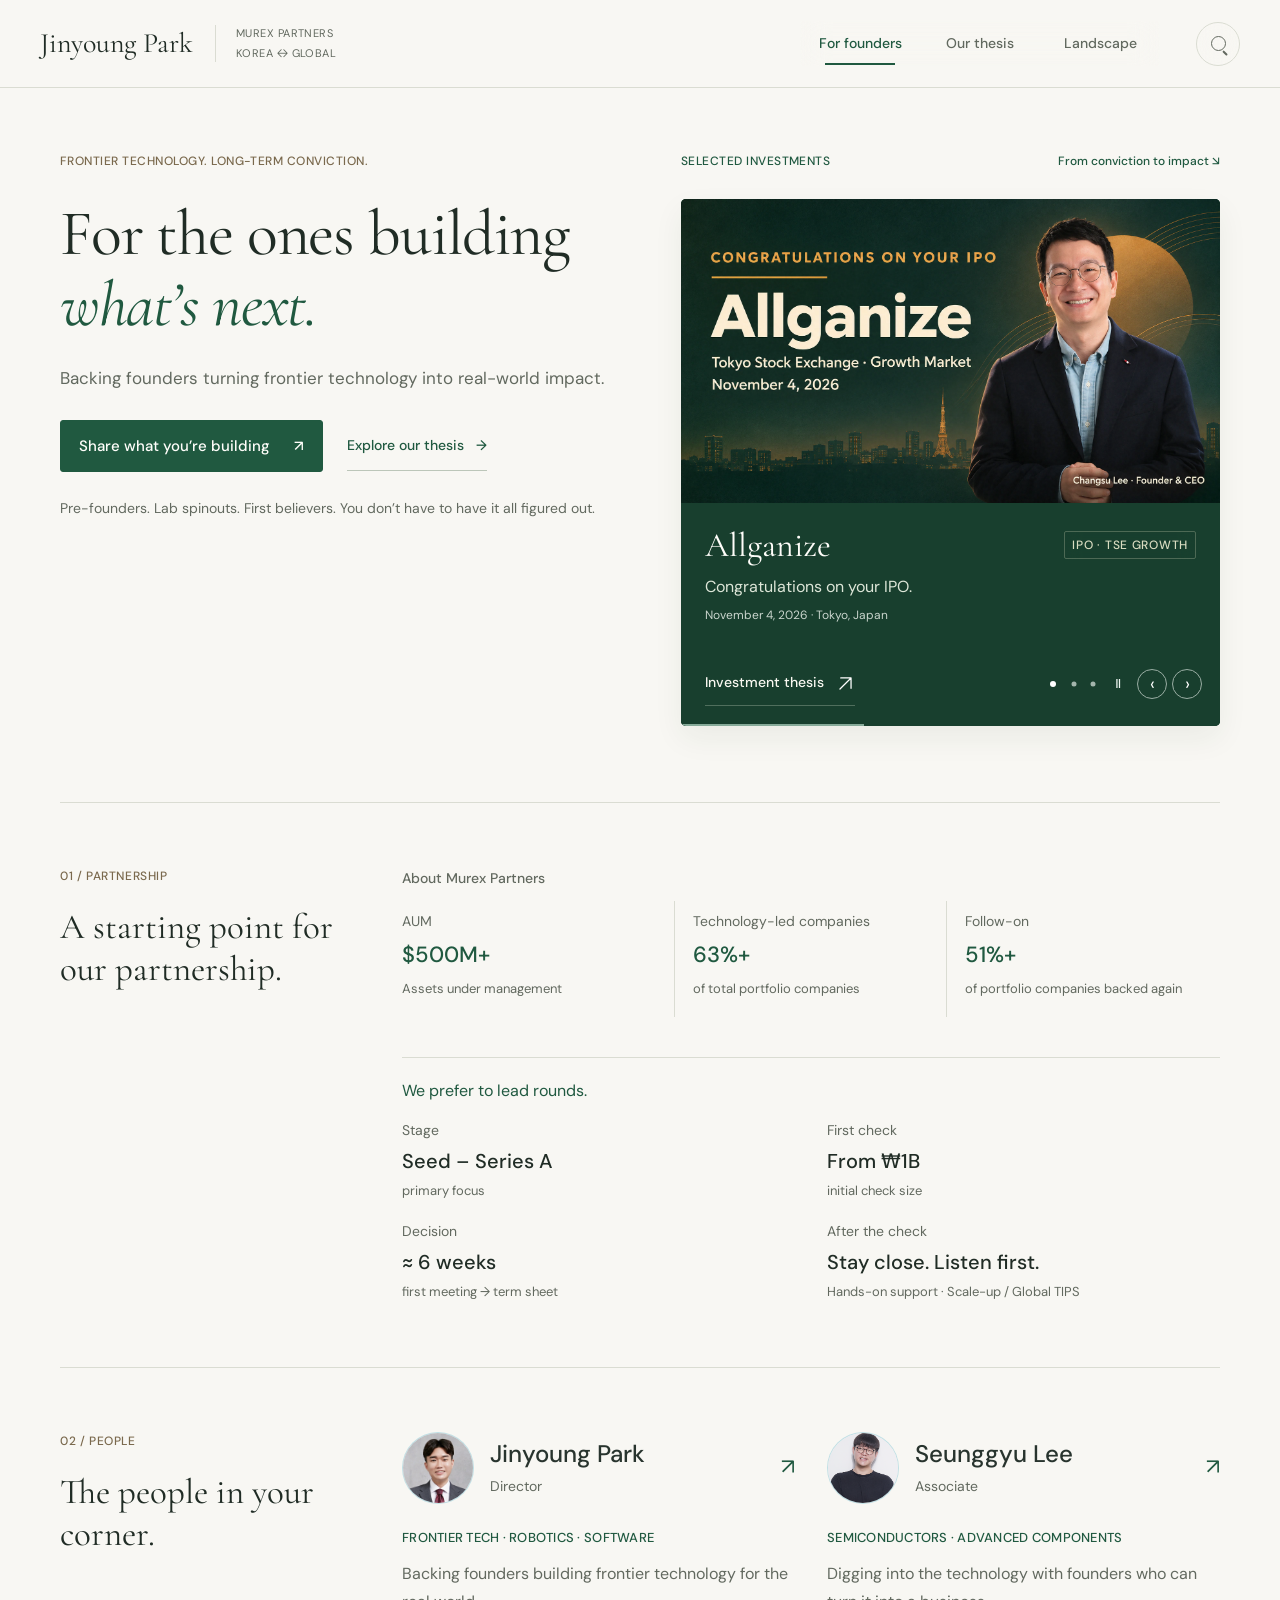
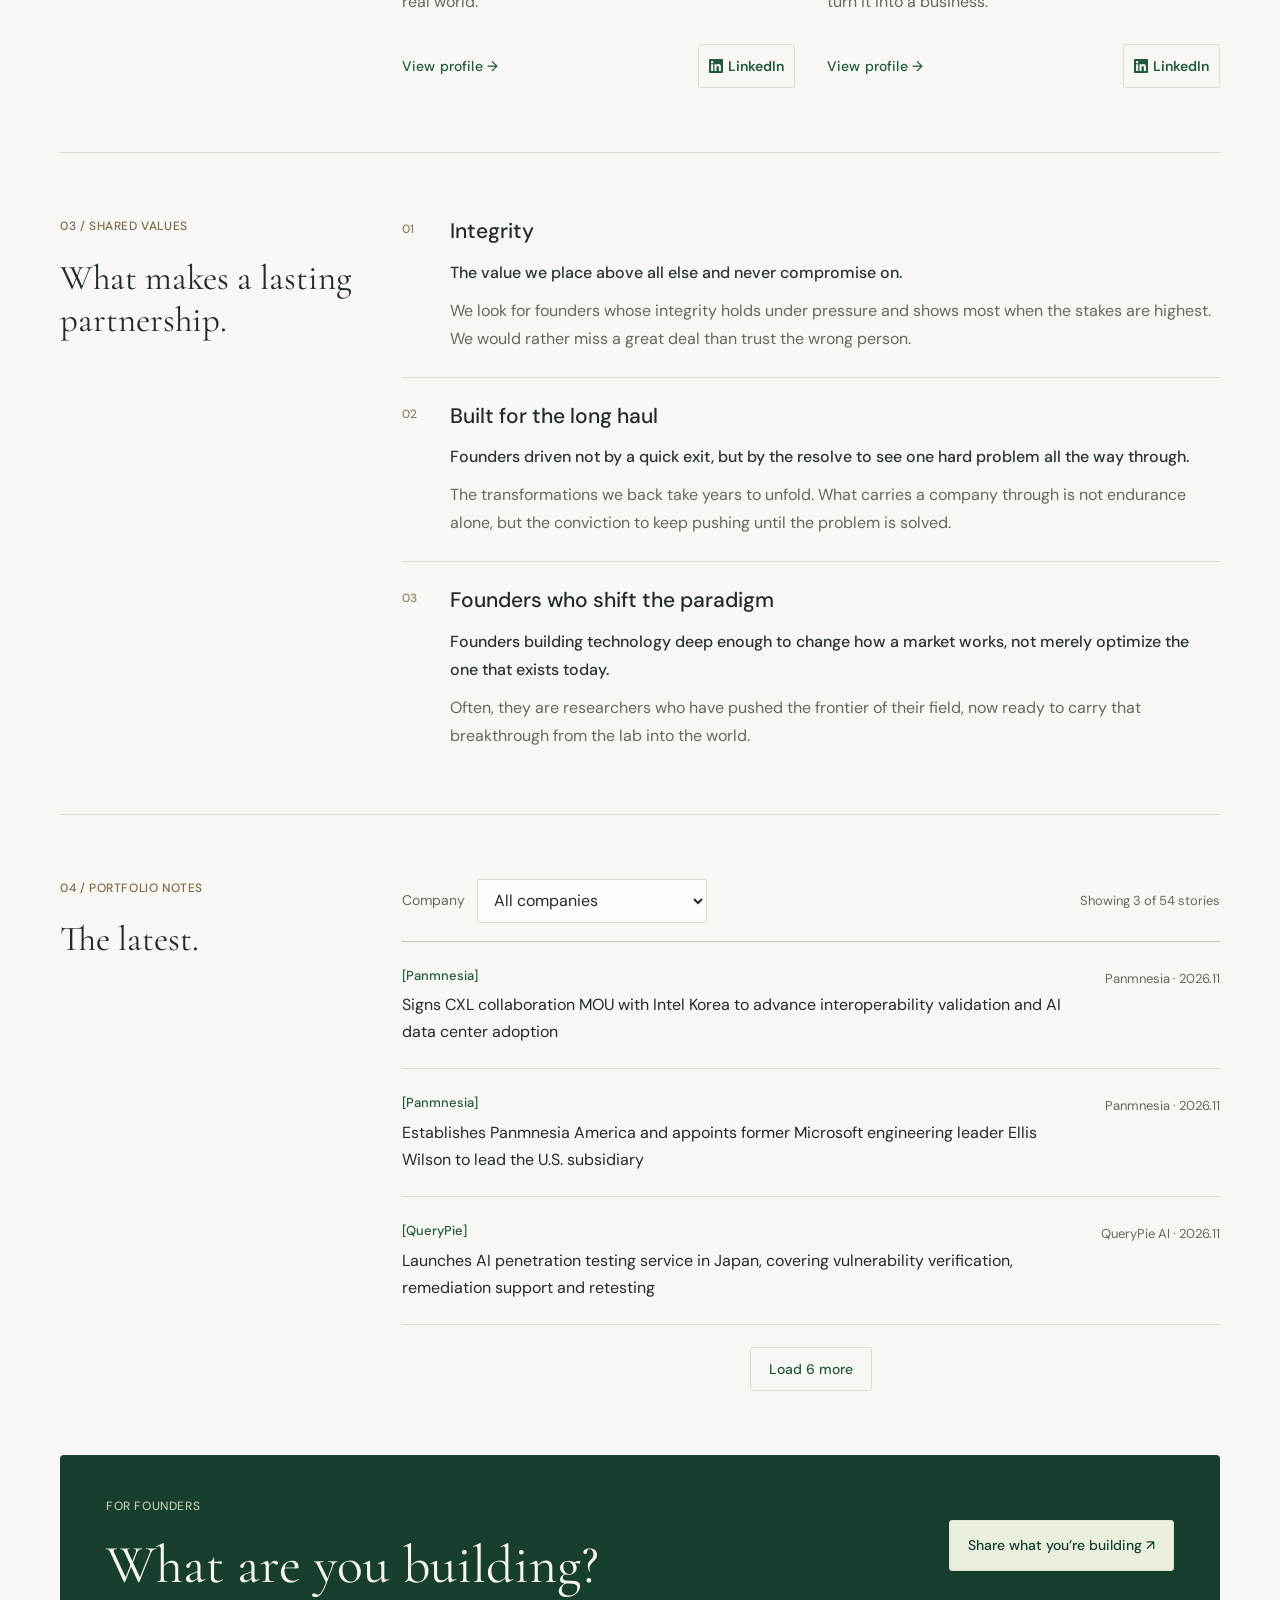
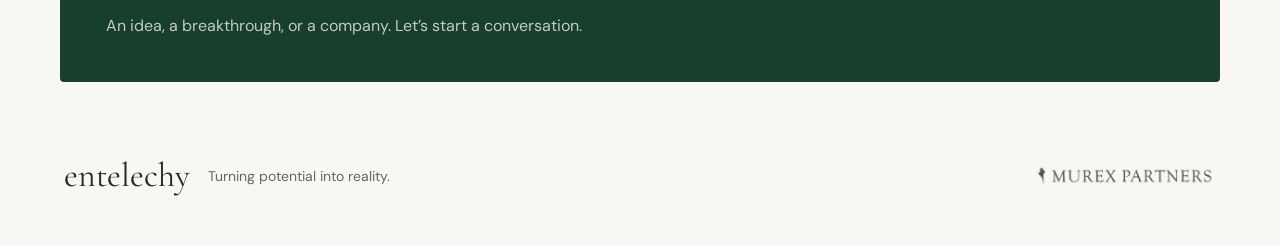
